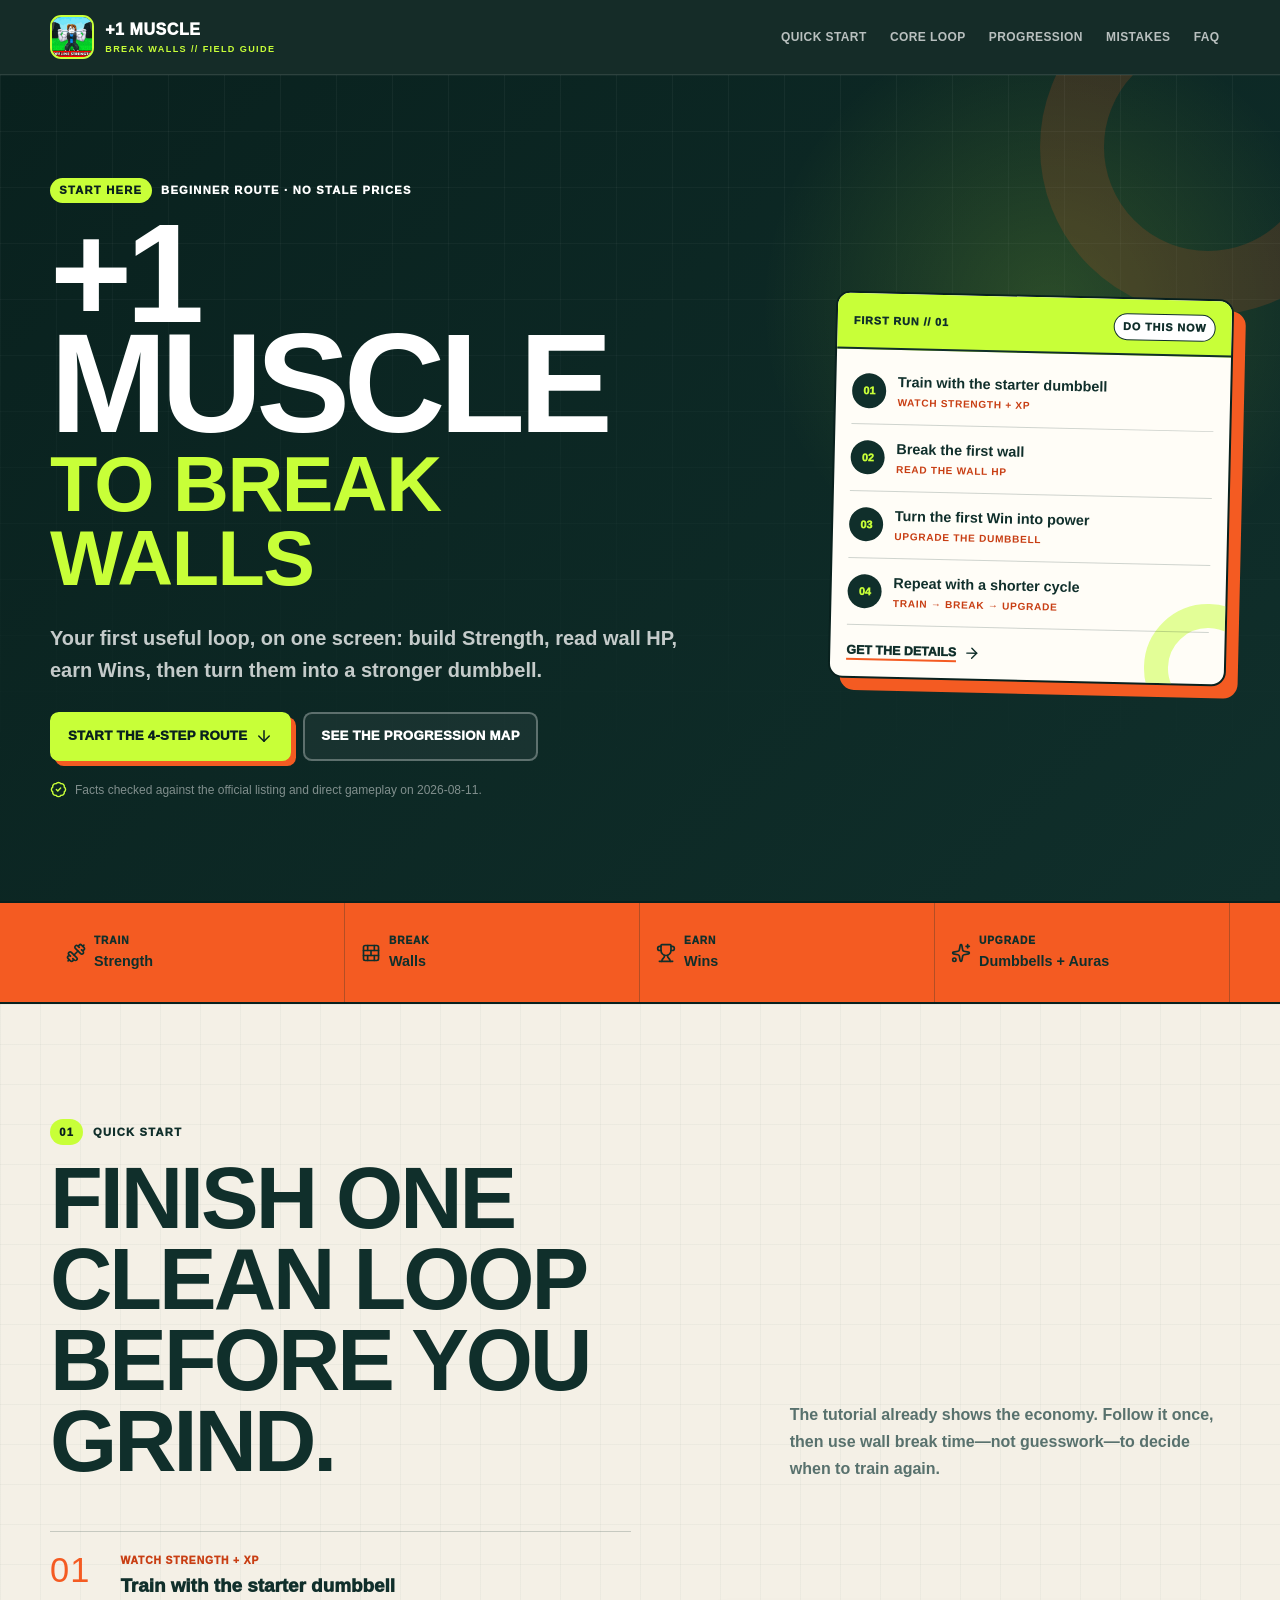
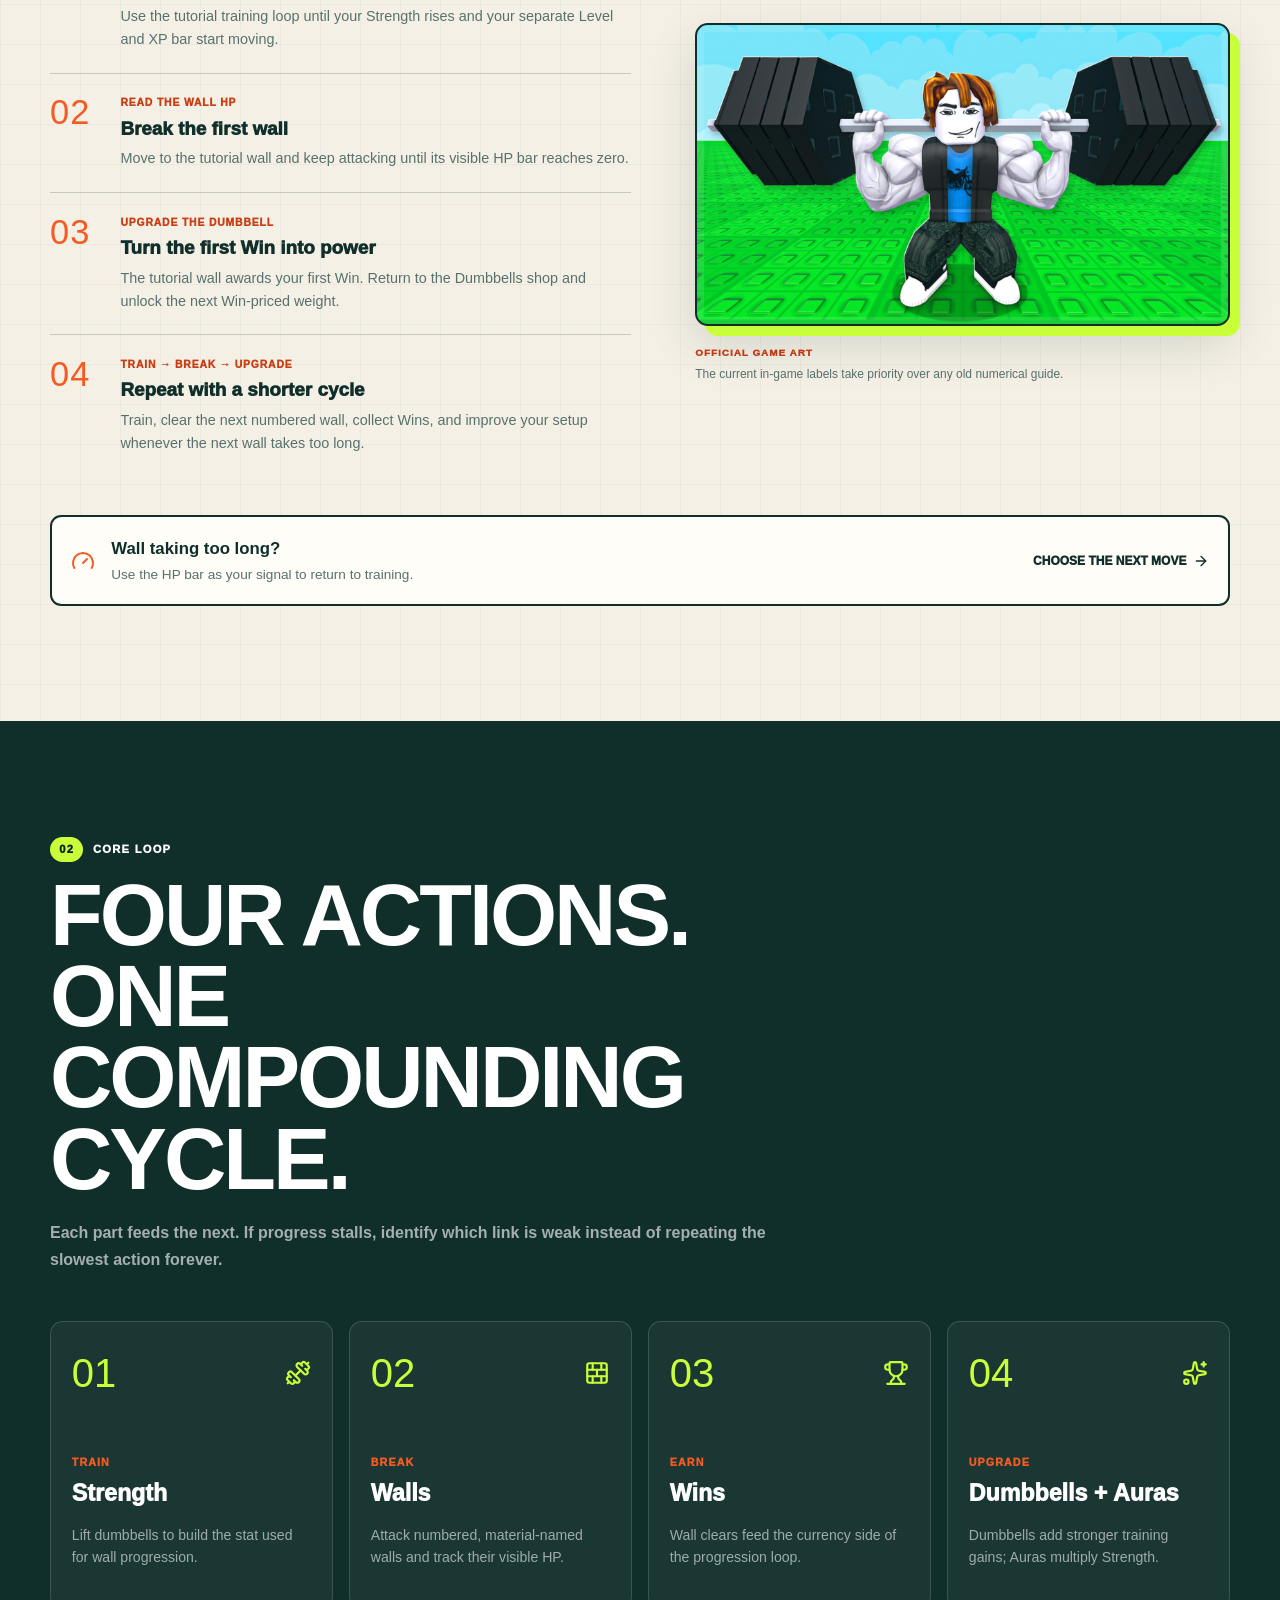
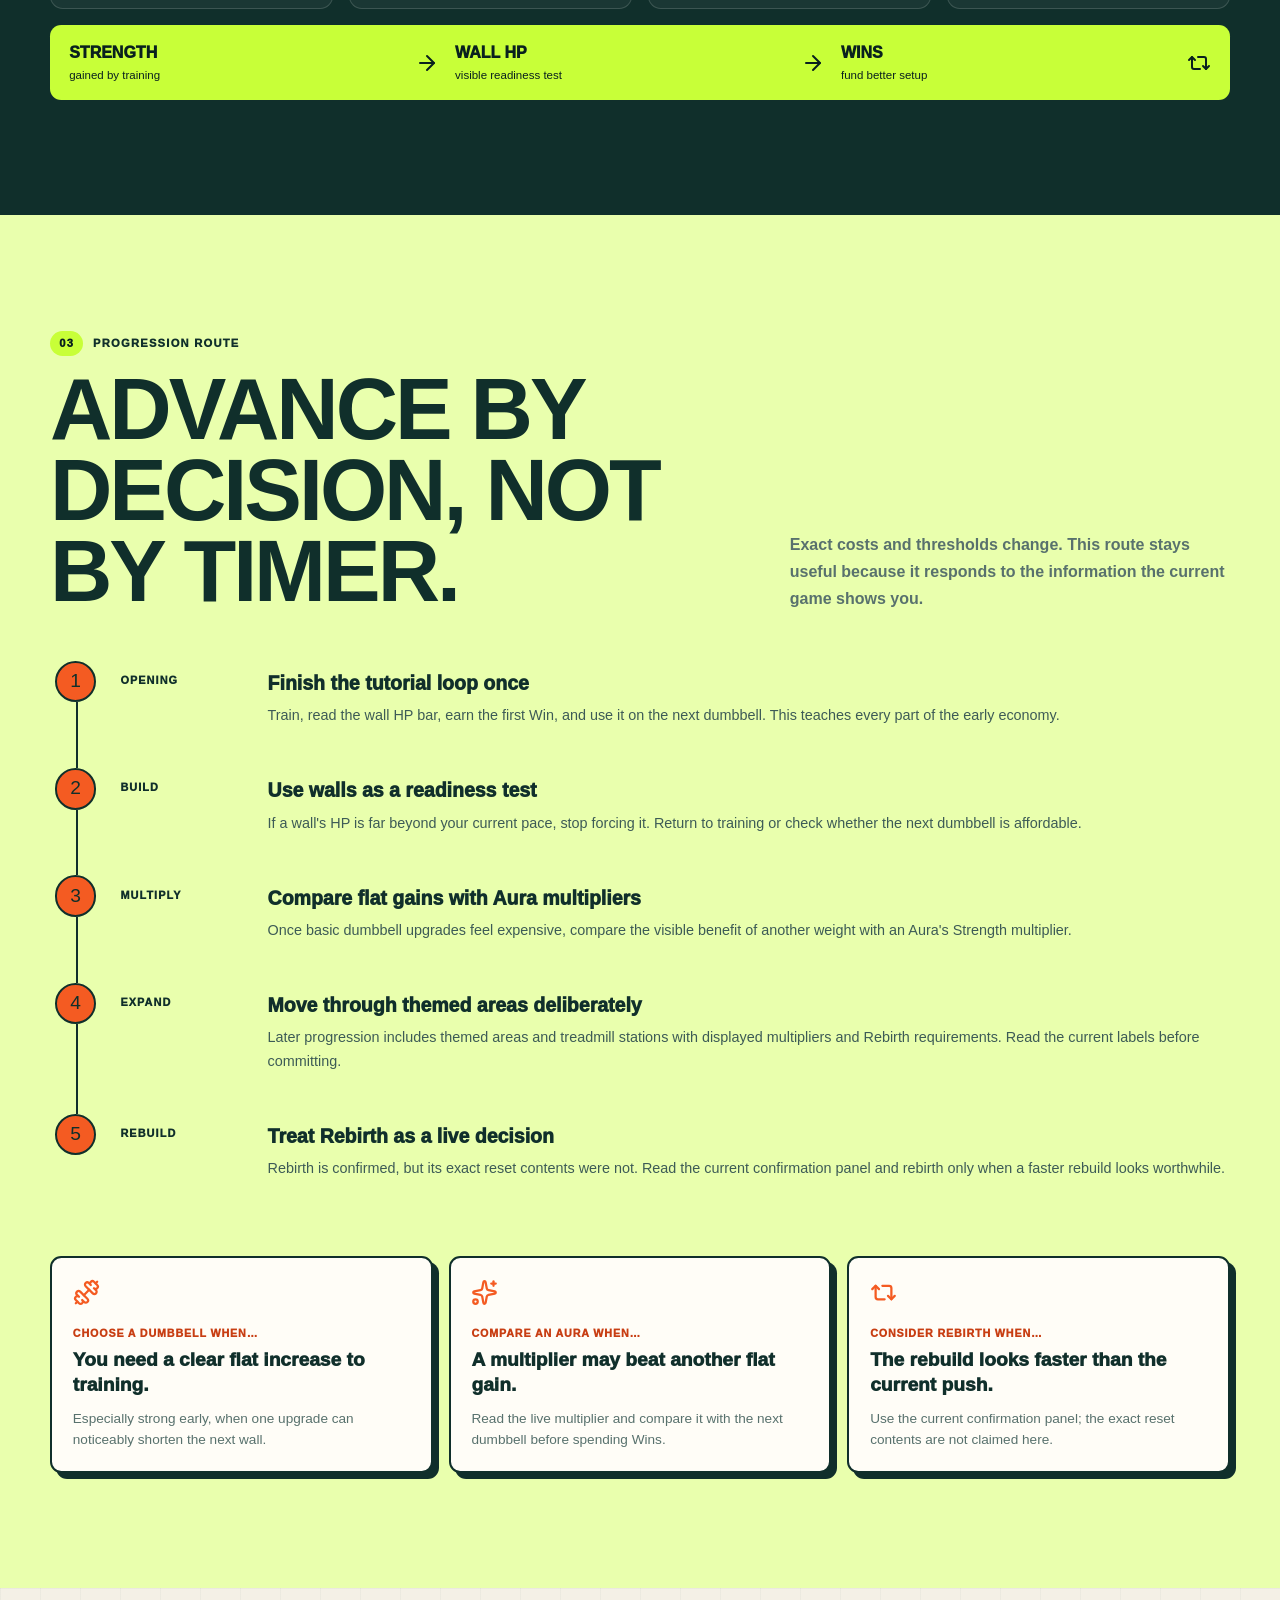
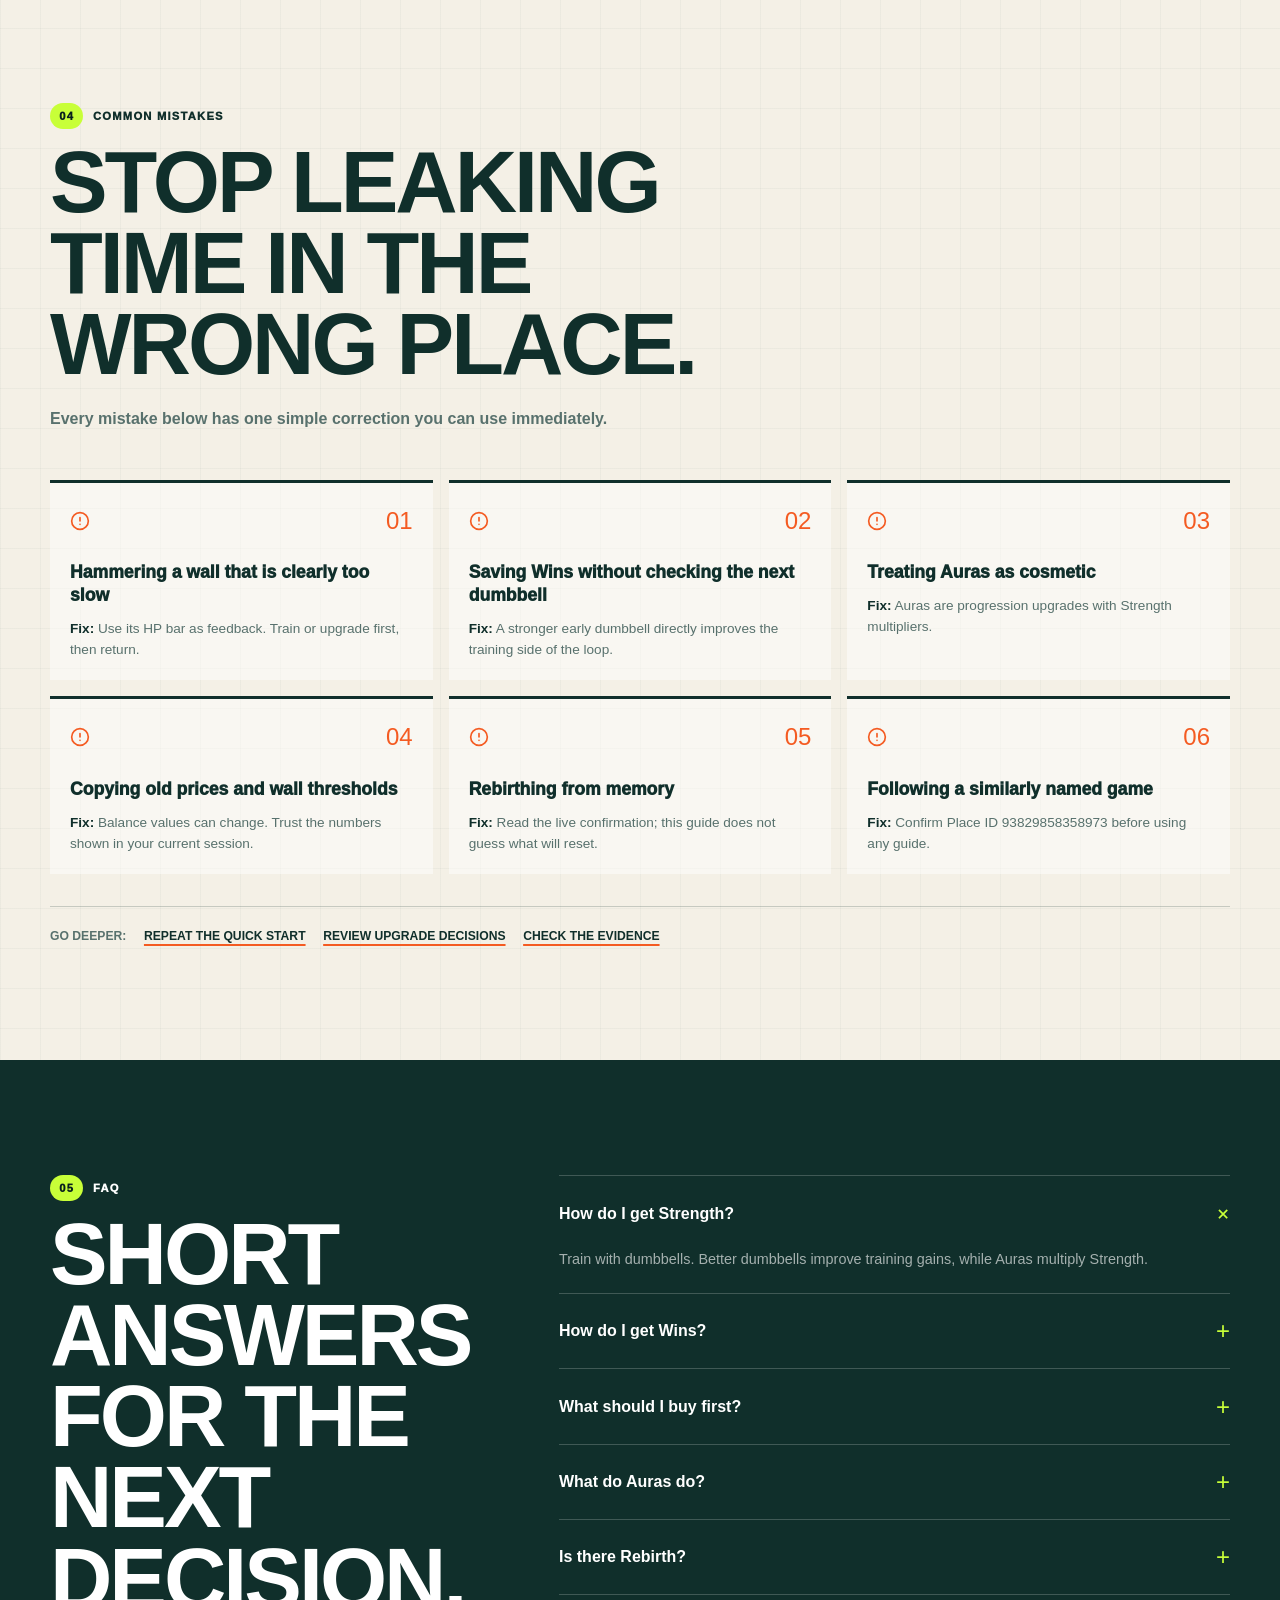
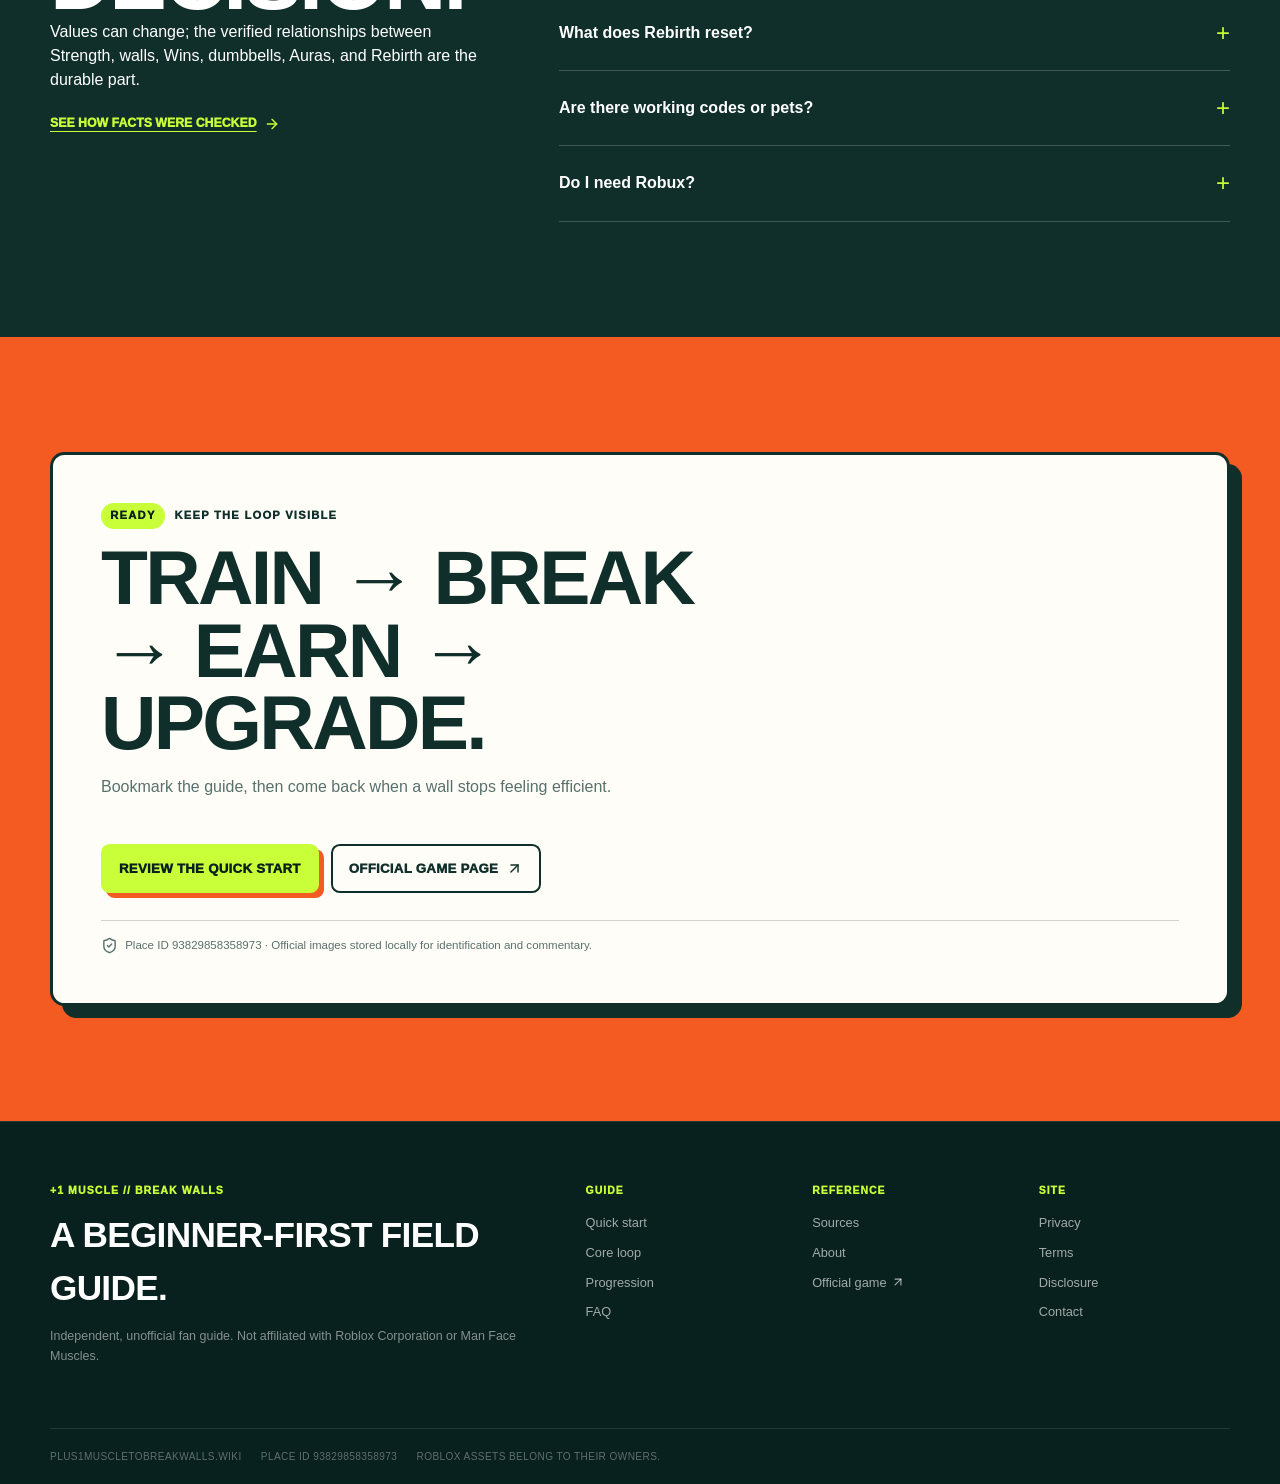
==== index.html @ 819bc535 "deploy: publish plus one muscle guide" ====
<!DOCTYPE html><!--snHvzEU6yXfQwstkwajwV--><html lang="en" data-scroll-behavior="smooth"><head><meta charSet="utf-8"/><meta name="viewport" content="width=device-width, initial-scale=1"/><link rel="preload" as="image" href="/images/plus1-muscle-thumbnail-1.png"/><link rel="stylesheet" href="/_next/static/chunks/bbb60f57e24966dc.css" data-precedence="next"/><link rel="preload" as="script" fetchPriority="low" href="/_next/static/chunks/182a3477ce1b3c5d.js"/><script src="/_next/static/chunks/e35d806a57afc55f.js" async=""></script><script src="/_next/static/chunks/8d331f1814dcf09f.js" async=""></script><script src="/_next/static/chunks/9d9122e707d1e105.js" async=""></script><script src="/_next/static/chunks/turbopack-cef11da663e21bf4.js" async=""></script><script src="/_next/static/chunks/f0fe1a769ebbb3a6.js" async=""></script><script src="/_next/static/chunks/2dc18830242486fb.js" async=""></script><script src="/_next/static/chunks/a98b213bd061916f.js" async=""></script><meta name="theme-color" content="#102f2b"/><meta name="color-scheme" content="light"/><title>+1 Muscle to Break Walls Guide — Start Strong, Progress Faster</title><meta name="description" content="Beginner-first +1 Muscle to Break Walls guide: train Strength, clear wall HP, earn Wins, choose dumbbells and Auras, progress through areas, and Rebirth safely."/><meta name="application-name" content="+1 Muscle to Break Walls Wiki"/><link rel="manifest" href="/manifest.webmanifest"/><meta name="keywords" content="+1 Muscle to Break Walls,+1 Muscle to Break Walls guide,+1 Muscle to Break Walls wiki,+1 Muscle to Break Walls beginner guide,+1 Muscle to Break Walls Auras,+1 Muscle to Break Walls Rebirth,Roblox wall breaking simulator"/><meta name="robots" content="index, follow"/><meta name="category" content="games"/><link rel="canonical" href="https://plus1muscletobreakwalls.wiki/"/><meta property="og:title" content="+1 Muscle to Break Walls Beginner Guide"/><meta property="og:description" content="The practical train, break, earn, and upgrade route for new players."/><meta property="og:url" content="https://plus1muscletobreakwalls.wiki/"/><meta property="og:image" content="https://plus1muscletobreakwalls.wiki/og.png"/><meta property="og:image:width" content="1731"/><meta property="og:image:height" content="909"/><meta property="og:image:alt" content="+1 Muscle to Break Walls beginner field guide"/><meta property="og:type" content="website"/><meta name="twitter:card" content="summary_large_image"/><meta name="twitter:title" content="+1 Muscle to Break Walls Beginner Guide"/><meta name="twitter:description" content="The practical train, break, earn, and upgrade route for new players."/><meta name="twitter:image" content="https://plus1muscletobreakwalls.wiki/og.png"/><link rel="icon" href="/images/plus1-muscle-icon.png" type="image/png" sizes="512x512"/><link rel="apple-touch-icon" href="/images/plus1-muscle-icon.png" type="image/png" sizes="512x512"/><script src="/_next/static/chunks/a6dad97d9634a72d.js" noModule=""></script></head><body><div hidden=""><!--$--><!--/$--></div><a href="#main-content" class="skip-link">Skip to content</a><header class="site-header"><div class="site-shell header-inner"><a class="brand" aria-label="+1 Muscle to Break Walls Wiki home" href="/"><img alt="" loading="lazy" width="44" height="44" decoding="async" data-nimg="1" style="color:transparent" src="/images/plus1-muscle-icon.png"/><span><strong>+1 MUSCLE</strong><small>BREAK WALLS // FIELD GUIDE</small></span></a><nav class="desktop-nav" aria-label="Primary navigation"><a href="/#quick-start">Quick Start</a><a href="/#core-loop">Core Loop</a><a href="/#progression">Progression</a><a href="/#mistakes">Mistakes</a><a href="/#faq">FAQ</a></nav><button type="button" class="menu-button" aria-expanded="false" aria-controls="mobile-navigation" aria-label="Open navigation"><svg xmlns="http://www.w3.org/2000/svg" width="24" height="24" viewBox="0 0 24 24" fill="none" stroke="currentColor" stroke-width="2" stroke-linecap="round" stroke-linejoin="round" class="lucide lucide-menu" aria-hidden="true"><path d="M4 5h16"></path><path d="M4 12h16"></path><path d="M4 19h16"></path></svg></button></div></header><div id="main-content" tabindex="-1"><main><script type="application/ld+json">{"@context":"https://schema.org","@type":"WebSite","name":"+1 Muscle to Break Walls Wiki","url":"https://plus1muscletobreakwalls.wiki/","description":"Beginner-first +1 Muscle to Break Walls guide: train Strength, clear wall HP, earn Wins, choose dumbbells and Auras, progress through areas, and Rebirth safely.","inLanguage":"en","isAccessibleForFree":true}</script><script type="application/ld+json">{"@context":"https://schema.org","@type":"VideoGame","name":"💪 +1 Muscle to Break Walls","url":"https://www.roblox.com/games/93829858358973/1-Muscle-to-Break-Walls","gamePlatform":"Roblox","applicationCategory":"Game","genre":["Simulation","Incremental Simulator"],"identifier":"93829858358973","author":{"@type":"Organization","name":"Man Face Muscles"}}</script><script type="application/ld+json">{"@context":"https://schema.org","@type":"FAQPage","mainEntity":[{"@type":"Question","name":"How do I get Strength?","acceptedAnswer":{"@type":"Answer","text":"Train with dumbbells. Better dumbbells improve training gains, while Auras multiply Strength."}},{"@type":"Question","name":"How do I get Wins?","acceptedAnswer":{"@type":"Answer","text":"Clear wall stages. The tutorial wall awards the first Win, and wall progression continues feeding the upgrade loop."}},{"@type":"Question","name":"What should I buy first?","acceptedAnswer":{"@type":"Answer","text":"A stronger Win-priced dumbbell is the safest early upgrade because it directly improves training. Compare the live shop values before spending."}},{"@type":"Question","name":"What do Auras do?","acceptedAnswer":{"@type":"Answer","text":"Auras provide Strength multipliers. They are progression upgrades, not just visual effects."}},{"@type":"Question","name":"Is there Rebirth?","acceptedAnswer":{"@type":"Answer","text":"Yes. Rebirth is confirmed by the tutorial, the in-game interface, and the official First Rebirth badge."}},{"@type":"Question","name":"What does Rebirth reset?","acceptedAnswer":{"@type":"Answer","text":"The exact reset contents were not verified reliably. Read the current in-game confirmation before using Rebirth."}},{"@type":"Question","name":"Are there working codes or pets?","acceptedAnswer":{"@type":"Answer","text":"No official code system, working code, or pet system was verified for this guide. We do not publish guesses."}},{"@type":"Question","name":"Do I need Robux?","acceptedAnswer":{"@type":"Answer","text":"Normal progression through Wins, dumbbells, walls, and Auras is visible. Optional paid boosts also exist, but this guide does not assume they are required."}}]}</script><section class="hero" aria-labelledby="hero-title"><div class="hero-grid" aria-hidden="true"></div><div class="site-shell hero-layout"><div class="hero-copy"><p class="eyebrow"><span>START HERE</span> Beginner route · no stale prices</p><h1 id="hero-title">+1 Muscle<span>to Break Walls</span></h1><p class="hero-deck">Your first useful loop, on one screen: build Strength, read wall HP, earn Wins, then turn them into a stronger dumbbell.</p><div class="hero-actions"><a class="button button-primary" href="#quick-start">Start the 4-step route <svg xmlns="http://www.w3.org/2000/svg" width="18" height="18" viewBox="0 0 24 24" fill="none" stroke="currentColor" stroke-width="2" stroke-linecap="round" stroke-linejoin="round" class="lucide lucide-arrow-down" aria-hidden="true"><path d="M12 5v14"></path><path d="m19 12-7 7-7-7"></path></svg></a><a class="button button-secondary" href="#progression">See the progression map</a></div><p class="verification-line"><svg xmlns="http://www.w3.org/2000/svg" width="17" height="17" viewBox="0 0 24 24" fill="none" stroke="currentColor" stroke-width="2" stroke-linecap="round" stroke-linejoin="round" class="lucide lucide-badge-check" aria-hidden="true"><path d="M3.85 8.62a4 4 0 0 1 4.78-4.77 4 4 0 0 1 6.74 0 4 4 0 0 1 4.78 4.78 4 4 0 0 1 0 6.74 4 4 0 0 1-4.77 4.78 4 4 0 0 1-6.75 0 4 4 0 0 1-4.78-4.77 4 4 0 0 1 0-6.76Z"></path><path d="m9 12 2 2 4-4"></path></svg> Facts checked against the official listing and direct gameplay on <!-- -->2026-08-11<!-- -->.</p></div><aside class="starter-card" aria-label="First run checklist"><div class="starter-card-head"><p>FIRST RUN // 01</p><span>Do this now</span></div><ol class="hero-checklist"><li><span>01</span><div><strong>Train with the starter dumbbell</strong><small>Watch Strength + XP</small></div></li><li><span>02</span><div><strong>Break the first wall</strong><small>Read the wall HP</small></div></li><li><span>03</span><div><strong>Turn the first Win into power</strong><small>Upgrade the dumbbell</small></div></li><li><span>04</span><div><strong>Repeat with a shorter cycle</strong><small>Train → Break → Upgrade</small></div></li></ol><a href="#quick-start" class="starter-link">Get the details <svg xmlns="http://www.w3.org/2000/svg" width="17" height="17" viewBox="0 0 24 24" fill="none" stroke="currentColor" stroke-width="2" stroke-linecap="round" stroke-linejoin="round" class="lucide lucide-arrow-right" aria-hidden="true"><path d="M5 12h14"></path><path d="m12 5 7 7-7 7"></path></svg></a></aside></div></section><section class="loop-strip" aria-label="Core gameplay loop summary"><div class="site-shell loop-strip-inner"><a href="#core-loop" class="loop-chip"><svg xmlns="http://www.w3.org/2000/svg" width="20" height="20" viewBox="0 0 24 24" fill="none" stroke="currentColor" stroke-width="2" stroke-linecap="round" stroke-linejoin="round" class="lucide lucide-dumbbell" aria-hidden="true"><path d="M17.596 12.768a2 2 0 1 0 2.829-2.829l-1.768-1.767a2 2 0 0 0 2.828-2.829l-2.828-2.828a2 2 0 0 0-2.829 2.828l-1.767-1.768a2 2 0 1 0-2.829 2.829z"></path><path d="m2.5 21.5 1.4-1.4"></path><path d="m20.1 3.9 1.4-1.4"></path><path d="M5.343 21.485a2 2 0 1 0 2.829-2.828l1.767 1.768a2 2 0 1 0 2.829-2.829l-6.364-6.364a2 2 0 1 0-2.829 2.829l1.768 1.767a2 2 0 0 0-2.828 2.829z"></path><path d="m9.6 14.4 4.8-4.8"></path></svg><span>Train</span><strong>Strength</strong></a><a href="#core-loop" class="loop-chip"><svg xmlns="http://www.w3.org/2000/svg" width="20" height="20" viewBox="0 0 24 24" fill="none" stroke="currentColor" stroke-width="2" stroke-linecap="round" stroke-linejoin="round" class="lucide lucide-brick-wall" aria-hidden="true"><rect width="18" height="18" x="3" y="3" rx="2"></rect><path d="M12 9v6"></path><path d="M16 15v6"></path><path d="M16 3v6"></path><path d="M3 15h18"></path><path d="M3 9h18"></path><path d="M8 15v6"></path><path d="M8 3v6"></path></svg><span>Break</span><strong>Walls</strong></a><a href="#core-loop" class="loop-chip"><svg xmlns="http://www.w3.org/2000/svg" width="20" height="20" viewBox="0 0 24 24" fill="none" stroke="currentColor" stroke-width="2" stroke-linecap="round" stroke-linejoin="round" class="lucide lucide-trophy" aria-hidden="true"><path d="M10 14.66v1.626a2 2 0 0 1-.976 1.696A5 5 0 0 0 7 21.978"></path><path d="M14 14.66v1.626a2 2 0 0 0 .976 1.696A5 5 0 0 1 17 21.978"></path><path d="M18 9h1.5a1 1 0 0 0 0-5H18"></path><path d="M4 22h16"></path><path d="M6 9a6 6 0 0 0 12 0V3a1 1 0 0 0-1-1H7a1 1 0 0 0-1 1z"></path><path d="M6 9H4.5a1 1 0 0 1 0-5H6"></path></svg><span>Earn</span><strong>Wins</strong></a><a href="#core-loop" class="loop-chip"><svg xmlns="http://www.w3.org/2000/svg" width="20" height="20" viewBox="0 0 24 24" fill="none" stroke="currentColor" stroke-width="2" stroke-linecap="round" stroke-linejoin="round" class="lucide lucide-sparkles" aria-hidden="true"><path d="M11.017 2.814a1 1 0 0 1 1.966 0l1.051 5.558a2 2 0 0 0 1.594 1.594l5.558 1.051a1 1 0 0 1 0 1.966l-5.558 1.051a2 2 0 0 0-1.594 1.594l-1.051 5.558a1 1 0 0 1-1.966 0l-1.051-5.558a2 2 0 0 0-1.594-1.594l-5.558-1.051a1 1 0 0 1 0-1.966l5.558-1.051a2 2 0 0 0 1.594-1.594z"></path><path d="M20 2v4"></path><path d="M22 4h-4"></path><circle cx="4" cy="20" r="2"></circle></svg><span>Upgrade</span><strong>Dumbbells + Auras</strong></a></div></section><section id="quick-start" class="section section-paper scroll-target"><div class="site-shell"><div class="section-heading split-heading"><div><p class="eyebrow"><span>01</span> Quick start</p><h2>Finish one clean loop before you grind.</h2></div><p>The tutorial already shows the economy. Follow it once, then use wall break time—not guesswork—to decide when to train again.</p></div><div class="quick-start-layout"><ol class="step-list"><li><div class="step-index">01</div><div class="step-copy"><p>Watch Strength + XP</p><h3>Train with the starter dumbbell</h3><span>Use the tutorial training loop until your Strength rises and your separate Level and XP bar start moving.</span></div></li><li><div class="step-index">02</div><div class="step-copy"><p>Read the wall HP</p><h3>Break the first wall</h3><span>Move to the tutorial wall and keep attacking until its visible HP bar reaches zero.</span></div></li><li><div class="step-index">03</div><div class="step-copy"><p>Upgrade the dumbbell</p><h3>Turn the first Win into power</h3><span>The tutorial wall awards your first Win. Return to the Dumbbells shop and unlock the next Win-priced weight.</span></div></li><li><div class="step-index">04</div><div class="step-copy"><p>Train → Break → Upgrade</p><h3>Repeat with a shorter cycle</h3><span>Train, clear the next numbered wall, collect Wins, and improve your setup whenever the next wall takes too long.</span></div></li></ol><figure class="game-figure"><div class="figure-frame"><img alt="Official +1 Muscle to Break Walls promotional scene from the Roblox listing" width="768" height="432" decoding="async" data-nimg="1" style="color:transparent" src="/images/plus1-muscle-thumbnail-1.png"/></div><figcaption><span>OFFICIAL GAME ART</span>The current in-game labels take priority over any old numerical guide.</figcaption></figure></div><div class="next-link-panel"><svg xmlns="http://www.w3.org/2000/svg" width="24" height="24" viewBox="0 0 24 24" fill="none" stroke="currentColor" stroke-width="2" stroke-linecap="round" stroke-linejoin="round" class="lucide lucide-gauge" aria-hidden="true"><path d="m12 14 4-4"></path><path d="M3.34 19a10 10 0 1 1 17.32 0"></path></svg><div><strong>Wall taking too long?</strong><span>Use the HP bar as your signal to return to training.</span></div><a href="#progression">Choose the next move <svg xmlns="http://www.w3.org/2000/svg" width="16" height="16" viewBox="0 0 24 24" fill="none" stroke="currentColor" stroke-width="2" stroke-linecap="round" stroke-linejoin="round" class="lucide lucide-arrow-right" aria-hidden="true"><path d="M5 12h14"></path><path d="m12 5 7 7-7 7"></path></svg></a></div></div></section><section id="core-loop" class="section section-ink scroll-target"><div class="site-shell"><div class="section-heading section-heading-light"><p class="eyebrow"><span>02</span> Core loop</p><h2>Four actions. One compounding cycle.</h2><p>Each part feeds the next. If progress stalls, identify which link is weak instead of repeating the slowest action forever.</p></div><div class="loop-cards"><article><div class="loop-card-top"><span>01</span><svg xmlns="http://www.w3.org/2000/svg" width="26" height="26" viewBox="0 0 24 24" fill="none" stroke="currentColor" stroke-width="2" stroke-linecap="round" stroke-linejoin="round" class="lucide lucide-dumbbell" aria-hidden="true"><path d="M17.596 12.768a2 2 0 1 0 2.829-2.829l-1.768-1.767a2 2 0 0 0 2.828-2.829l-2.828-2.828a2 2 0 0 0-2.829 2.828l-1.767-1.768a2 2 0 1 0-2.829 2.829z"></path><path d="m2.5 21.5 1.4-1.4"></path><path d="m20.1 3.9 1.4-1.4"></path><path d="M5.343 21.485a2 2 0 1 0 2.829-2.828l1.767 1.768a2 2 0 1 0 2.829-2.829l-6.364-6.364a2 2 0 1 0-2.829 2.829l1.768 1.767a2 2 0 0 0-2.828 2.829z"></path><path d="m9.6 14.4 4.8-4.8"></path></svg></div><p>Train</p><h3>Strength</h3><div>Lift dumbbells to build the stat used for wall progression.</div></article><article><div class="loop-card-top"><span>02</span><svg xmlns="http://www.w3.org/2000/svg" width="26" height="26" viewBox="0 0 24 24" fill="none" stroke="currentColor" stroke-width="2" stroke-linecap="round" stroke-linejoin="round" class="lucide lucide-brick-wall" aria-hidden="true"><rect width="18" height="18" x="3" y="3" rx="2"></rect><path d="M12 9v6"></path><path d="M16 15v6"></path><path d="M16 3v6"></path><path d="M3 15h18"></path><path d="M3 9h18"></path><path d="M8 15v6"></path><path d="M8 3v6"></path></svg></div><p>Break</p><h3>Walls</h3><div>Attack numbered, material-named walls and track their visible HP.</div></article><article><div class="loop-card-top"><span>03</span><svg xmlns="http://www.w3.org/2000/svg" width="26" height="26" viewBox="0 0 24 24" fill="none" stroke="currentColor" stroke-width="2" stroke-linecap="round" stroke-linejoin="round" class="lucide lucide-trophy" aria-hidden="true"><path d="M10 14.66v1.626a2 2 0 0 1-.976 1.696A5 5 0 0 0 7 21.978"></path><path d="M14 14.66v1.626a2 2 0 0 0 .976 1.696A5 5 0 0 1 17 21.978"></path><path d="M18 9h1.5a1 1 0 0 0 0-5H18"></path><path d="M4 22h16"></path><path d="M6 9a6 6 0 0 0 12 0V3a1 1 0 0 0-1-1H7a1 1 0 0 0-1 1z"></path><path d="M6 9H4.5a1 1 0 0 1 0-5H6"></path></svg></div><p>Earn</p><h3>Wins</h3><div>Wall clears feed the currency side of the progression loop.</div></article><article><div class="loop-card-top"><span>04</span><svg xmlns="http://www.w3.org/2000/svg" width="26" height="26" viewBox="0 0 24 24" fill="none" stroke="currentColor" stroke-width="2" stroke-linecap="round" stroke-linejoin="round" class="lucide lucide-sparkles" aria-hidden="true"><path d="M11.017 2.814a1 1 0 0 1 1.966 0l1.051 5.558a2 2 0 0 0 1.594 1.594l5.558 1.051a1 1 0 0 1 0 1.966l-5.558 1.051a2 2 0 0 0-1.594 1.594l-1.051 5.558a1 1 0 0 1-1.966 0l-1.051-5.558a2 2 0 0 0-1.594-1.594l-5.558-1.051a1 1 0 0 1 0-1.966l5.558-1.051a2 2 0 0 0 1.594-1.594z"></path><path d="M20 2v4"></path><path d="M22 4h-4"></path><circle cx="4" cy="20" r="2"></circle></svg></div><p>Upgrade</p><h3>Dumbbells + Auras</h3><div>Dumbbells add stronger training gains; Auras multiply Strength.</div></article></div><div class="fact-rail"><div><strong>Strength</strong><span>gained by training</span></div><svg xmlns="http://www.w3.org/2000/svg" width="24" height="24" viewBox="0 0 24 24" fill="none" stroke="currentColor" stroke-width="2" stroke-linecap="round" stroke-linejoin="round" class="lucide lucide-arrow-right" aria-hidden="true"><path d="M5 12h14"></path><path d="m12 5 7 7-7 7"></path></svg><div><strong>Wall HP</strong><span>visible readiness test</span></div><svg xmlns="http://www.w3.org/2000/svg" width="24" height="24" viewBox="0 0 24 24" fill="none" stroke="currentColor" stroke-width="2" stroke-linecap="round" stroke-linejoin="round" class="lucide lucide-arrow-right" aria-hidden="true"><path d="M5 12h14"></path><path d="m12 5 7 7-7 7"></path></svg><div><strong>Wins</strong><span>fund better setup</span></div><svg xmlns="http://www.w3.org/2000/svg" width="24" height="24" viewBox="0 0 24 24" fill="none" stroke="currentColor" stroke-width="2" stroke-linecap="round" stroke-linejoin="round" class="lucide lucide-repeat2 lucide-repeat-2" aria-hidden="true"><path d="m2 9 3-3 3 3"></path><path d="M13 18H7a2 2 0 0 1-2-2V6"></path><path d="m22 15-3 3-3-3"></path><path d="M11 6h6a2 2 0 0 1 2 2v10"></path></svg></div></div></section><section id="progression" class="section section-lime scroll-target"><div class="site-shell"><div class="section-heading split-heading"><div><p class="eyebrow"><span>03</span> Progression route</p><h2>Advance by decision, not by timer.</h2></div><p>Exact costs and thresholds change. This route stays useful because it responds to the information the current game shows you.</p></div><ol class="route-list"><li><div class="route-marker"><span>1</span></div><div class="route-phase">Opening</div><div class="route-copy"><h3>Finish the tutorial loop once</h3><p>Train, read the wall HP bar, earn the first Win, and use it on the next dumbbell. This teaches every part of the early economy.</p></div></li><li><div class="route-marker"><span>2</span></div><div class="route-phase">Build</div><div class="route-copy"><h3>Use walls as a readiness test</h3><p>If a wall&#x27;s HP is far beyond your current pace, stop forcing it. Return to training or check whether the next dumbbell is affordable.</p></div></li><li><div class="route-marker"><span>3</span></div><div class="route-phase">Multiply</div><div class="route-copy"><h3>Compare flat gains with Aura multipliers</h3><p>Once basic dumbbell upgrades feel expensive, compare the visible benefit of another weight with an Aura&#x27;s Strength multiplier.</p></div></li><li><div class="route-marker"><span>4</span></div><div class="route-phase">Expand</div><div class="route-copy"><h3>Move through themed areas deliberately</h3><p>Later progression includes themed areas and treadmill stations with displayed multipliers and Rebirth requirements. Read the current labels before committing.</p></div></li><li><div class="route-marker"><span>5</span></div><div class="route-phase">Rebuild</div><div class="route-copy"><h3>Treat Rebirth as a live decision</h3><p>Rebirth is confirmed, but its exact reset contents were not. Read the current confirmation panel and rebirth only when a faster rebuild looks worthwhile.</p></div></li></ol><div class="decision-grid"><article><svg xmlns="http://www.w3.org/2000/svg" width="27" height="27" viewBox="0 0 24 24" fill="none" stroke="currentColor" stroke-width="2" stroke-linecap="round" stroke-linejoin="round" class="lucide lucide-dumbbell" aria-hidden="true"><path d="M17.596 12.768a2 2 0 1 0 2.829-2.829l-1.768-1.767a2 2 0 0 0 2.828-2.829l-2.828-2.828a2 2 0 0 0-2.829 2.828l-1.767-1.768a2 2 0 1 0-2.829 2.829z"></path><path d="m2.5 21.5 1.4-1.4"></path><path d="m20.1 3.9 1.4-1.4"></path><path d="M5.343 21.485a2 2 0 1 0 2.829-2.828l1.767 1.768a2 2 0 1 0 2.829-2.829l-6.364-6.364a2 2 0 1 0-2.829 2.829l1.768 1.767a2 2 0 0 0-2.828 2.829z"></path><path d="m9.6 14.4 4.8-4.8"></path></svg><p>Choose a dumbbell when…</p><h3>You need a clear flat increase to training.</h3><span>Especially strong early, when one upgrade can noticeably shorten the next wall.</span></article><article><svg xmlns="http://www.w3.org/2000/svg" width="27" height="27" viewBox="0 0 24 24" fill="none" stroke="currentColor" stroke-width="2" stroke-linecap="round" stroke-linejoin="round" class="lucide lucide-sparkles" aria-hidden="true"><path d="M11.017 2.814a1 1 0 0 1 1.966 0l1.051 5.558a2 2 0 0 0 1.594 1.594l5.558 1.051a1 1 0 0 1 0 1.966l-5.558 1.051a2 2 0 0 0-1.594 1.594l-1.051 5.558a1 1 0 0 1-1.966 0l-1.051-5.558a2 2 0 0 0-1.594-1.594l-5.558-1.051a1 1 0 0 1 0-1.966l5.558-1.051a2 2 0 0 0 1.594-1.594z"></path><path d="M20 2v4"></path><path d="M22 4h-4"></path><circle cx="4" cy="20" r="2"></circle></svg><p>Compare an Aura when…</p><h3>A multiplier may beat another flat gain.</h3><span>Read the live multiplier and compare it with the next dumbbell before spending Wins.</span></article><article><svg xmlns="http://www.w3.org/2000/svg" width="27" height="27" viewBox="0 0 24 24" fill="none" stroke="currentColor" stroke-width="2" stroke-linecap="round" stroke-linejoin="round" class="lucide lucide-repeat2 lucide-repeat-2" aria-hidden="true"><path d="m2 9 3-3 3 3"></path><path d="M13 18H7a2 2 0 0 1-2-2V6"></path><path d="m22 15-3 3-3-3"></path><path d="M11 6h6a2 2 0 0 1 2 2v10"></path></svg><p>Consider Rebirth when…</p><h3>The rebuild looks faster than the current push.</h3><span>Use the current confirmation panel; the exact reset contents are not claimed here.</span></article></div></div></section><section id="mistakes" class="section section-paper scroll-target"><div class="site-shell"><div class="section-heading"><p class="eyebrow"><span>04</span> Common mistakes</p><h2>Stop leaking time in the wrong place.</h2><p>Every mistake below has one simple correction you can use immediately.</p></div><div class="mistake-grid"><article><div><svg xmlns="http://www.w3.org/2000/svg" width="20" height="20" viewBox="0 0 24 24" fill="none" stroke="currentColor" stroke-width="2" stroke-linecap="round" stroke-linejoin="round" class="lucide lucide-circle-alert" aria-hidden="true"><circle cx="12" cy="12" r="10"></circle><line x1="12" x2="12" y1="8" y2="12"></line><line x1="12" x2="12.01" y1="16" y2="16"></line></svg><span>01</span></div><h3>Hammering a wall that is clearly too slow</h3><p><strong>Fix:</strong> <!-- -->Use its HP bar as feedback. Train or upgrade first, then return.</p></article><article><div><svg xmlns="http://www.w3.org/2000/svg" width="20" height="20" viewBox="0 0 24 24" fill="none" stroke="currentColor" stroke-width="2" stroke-linecap="round" stroke-linejoin="round" class="lucide lucide-circle-alert" aria-hidden="true"><circle cx="12" cy="12" r="10"></circle><line x1="12" x2="12" y1="8" y2="12"></line><line x1="12" x2="12.01" y1="16" y2="16"></line></svg><span>02</span></div><h3>Saving Wins without checking the next dumbbell</h3><p><strong>Fix:</strong> <!-- -->A stronger early dumbbell directly improves the training side of the loop.</p></article><article><div><svg xmlns="http://www.w3.org/2000/svg" width="20" height="20" viewBox="0 0 24 24" fill="none" stroke="currentColor" stroke-width="2" stroke-linecap="round" stroke-linejoin="round" class="lucide lucide-circle-alert" aria-hidden="true"><circle cx="12" cy="12" r="10"></circle><line x1="12" x2="12" y1="8" y2="12"></line><line x1="12" x2="12.01" y1="16" y2="16"></line></svg><span>03</span></div><h3>Treating Auras as cosmetic</h3><p><strong>Fix:</strong> <!-- -->Auras are progression upgrades with Strength multipliers.</p></article><article><div><svg xmlns="http://www.w3.org/2000/svg" width="20" height="20" viewBox="0 0 24 24" fill="none" stroke="currentColor" stroke-width="2" stroke-linecap="round" stroke-linejoin="round" class="lucide lucide-circle-alert" aria-hidden="true"><circle cx="12" cy="12" r="10"></circle><line x1="12" x2="12" y1="8" y2="12"></line><line x1="12" x2="12.01" y1="16" y2="16"></line></svg><span>04</span></div><h3>Copying old prices and wall thresholds</h3><p><strong>Fix:</strong> <!-- -->Balance values can change. Trust the numbers shown in your current session.</p></article><article><div><svg xmlns="http://www.w3.org/2000/svg" width="20" height="20" viewBox="0 0 24 24" fill="none" stroke="currentColor" stroke-width="2" stroke-linecap="round" stroke-linejoin="round" class="lucide lucide-circle-alert" aria-hidden="true"><circle cx="12" cy="12" r="10"></circle><line x1="12" x2="12" y1="8" y2="12"></line><line x1="12" x2="12.01" y1="16" y2="16"></line></svg><span>05</span></div><h3>Rebirthing from memory</h3><p><strong>Fix:</strong> <!-- -->Read the live confirmation; this guide does not guess what will reset.</p></article><article><div><svg xmlns="http://www.w3.org/2000/svg" width="20" height="20" viewBox="0 0 24 24" fill="none" stroke="currentColor" stroke-width="2" stroke-linecap="round" stroke-linejoin="round" class="lucide lucide-circle-alert" aria-hidden="true"><circle cx="12" cy="12" r="10"></circle><line x1="12" x2="12" y1="8" y2="12"></line><line x1="12" x2="12.01" y1="16" y2="16"></line></svg><span>06</span></div><h3>Following a similarly named game</h3><p><strong>Fix:</strong> <!-- -->Confirm Place ID 93829858358973 before using any guide.</p></article></div><div class="inline-links" aria-label="Continue reading"><span>Go deeper:</span><a href="#quick-start">Repeat the quick start</a><a href="#progression">Review upgrade decisions</a><a href="/sources/">Check the evidence</a></div></div></section><section id="faq" class="section section-faq scroll-target"><div class="site-shell faq-layout"><div class="section-heading section-heading-light"><p class="eyebrow"><span>05</span> FAQ</p><h2>Short answers for the next decision.</h2><p>Values can change; the verified relationships between Strength, walls, Wins, dumbbells, Auras, and Rebirth are the durable part.</p><a class="text-link" href="/sources/">See how facts were checked <svg xmlns="http://www.w3.org/2000/svg" width="16" height="16" viewBox="0 0 24 24" fill="none" stroke="currentColor" stroke-width="2" stroke-linecap="round" stroke-linejoin="round" class="lucide lucide-arrow-right" aria-hidden="true"><path d="M5 12h14"></path><path d="m12 5 7 7-7 7"></path></svg></a></div><div class="faq-list"><details open=""><summary><span>How do I get Strength?</span><strong aria-hidden="true">+</strong></summary><p>Train with dumbbells. Better dumbbells improve training gains, while Auras multiply Strength.</p></details><details><summary><span>How do I get Wins?</span><strong aria-hidden="true">+</strong></summary><p>Clear wall stages. The tutorial wall awards the first Win, and wall progression continues feeding the upgrade loop.</p></details><details><summary><span>What should I buy first?</span><strong aria-hidden="true">+</strong></summary><p>A stronger Win-priced dumbbell is the safest early upgrade because it directly improves training. Compare the live shop values before spending.</p></details><details><summary><span>What do Auras do?</span><strong aria-hidden="true">+</strong></summary><p>Auras provide Strength multipliers. They are progression upgrades, not just visual effects.</p></details><details><summary><span>Is there Rebirth?</span><strong aria-hidden="true">+</strong></summary><p>Yes. Rebirth is confirmed by the tutorial, the in-game interface, and the official First Rebirth badge.</p></details><details><summary><span>What does Rebirth reset?</span><strong aria-hidden="true">+</strong></summary><p>The exact reset contents were not verified reliably. Read the current in-game confirmation before using Rebirth.</p></details><details><summary><span>Are there working codes or pets?</span><strong aria-hidden="true">+</strong></summary><p>No official code system, working code, or pet system was verified for this guide. We do not publish guesses.</p></details><details><summary><span>Do I need Robux?</span><strong aria-hidden="true">+</strong></summary><p>Normal progression through Wins, dumbbells, walls, and Auras is visible. Optional paid boosts also exist, but this guide does not assume they are required.</p></details></div></div></section><section class="section closing-section"><div class="site-shell closing-card"><div><p class="eyebrow"><span>READY</span> Keep the loop visible</p><h2>Train → break → earn → upgrade.</h2><p>Bookmark the guide, then come back when a wall stops feeling efficient.</p></div><div class="closing-actions"><a class="button button-primary" href="#quick-start">Review the quick start</a><a class="button button-secondary" href="https://www.roblox.com/games/93829858358973/1-Muscle-to-Break-Walls" target="_blank" rel="noreferrer">Official game page <svg xmlns="http://www.w3.org/2000/svg" width="17" height="17" viewBox="0 0 24 24" fill="none" stroke="currentColor" stroke-width="2" stroke-linecap="round" stroke-linejoin="round" class="lucide lucide-arrow-up-right" aria-hidden="true"><path d="M7 7h10v10"></path><path d="M7 17 17 7"></path></svg></a></div><p class="source-note"><svg xmlns="http://www.w3.org/2000/svg" width="17" height="17" viewBox="0 0 24 24" fill="none" stroke="currentColor" stroke-width="2" stroke-linecap="round" stroke-linejoin="round" class="lucide lucide-shield-check" aria-hidden="true"><path d="M20 13c0 5-3.5 7.5-7.66 8.95a1 1 0 0 1-.67-.01C7.5 20.5 4 18 4 13V6a1 1 0 0 1 1-1c2 0 4.5-1.2 6.24-2.72a1.17 1.17 0 0 1 1.52 0C14.51 3.81 17 5 19 5a1 1 0 0 1 1 1z"></path><path d="m9 12 2 2 4-4"></path></svg> Place ID <!-- -->93829858358973<!-- --> · Official images stored locally for identification and commentary.</p></div></section></main><!--$--><!--/$--></div><footer class="site-footer"><div class="site-shell footer-grid"><div class="footer-brand"><p>+1 MUSCLE // BREAK WALLS</p><h2>A beginner-first field guide.</h2><span>Independent, unofficial fan guide. Not affiliated with Roblox Corporation or Man Face Muscles.</span></div><div><h3>Guide</h3><a href="/#quick-start">Quick start</a><a href="/#core-loop">Core loop</a><a href="/#progression">Progression</a><a href="/#faq">FAQ</a></div><div><h3>Reference</h3><a href="/sources/">Sources</a><a href="/about/">About</a><a href="https://www.roblox.com/games/93829858358973/1-Muscle-to-Break-Walls" target="_blank" rel="noreferrer">Official game <svg xmlns="http://www.w3.org/2000/svg" width="14" height="14" viewBox="0 0 24 24" fill="none" stroke="currentColor" stroke-width="2" stroke-linecap="round" stroke-linejoin="round" class="lucide lucide-arrow-up-right" aria-hidden="true"><path d="M7 7h10v10"></path><path d="M7 17 17 7"></path></svg></a></div><div><h3>Site</h3><a href="/privacy/">Privacy</a><a href="/terms/">Terms</a><a href="/disclosure/">Disclosure</a><a href="/contact/">Contact</a></div></div><div class="site-shell footer-bottom"><span>plus1muscletobreakwalls.wiki</span><span>Place ID <!-- -->93829858358973</span><span>Roblox assets belong to their owners.</span></div></footer><script src="/_next/static/chunks/182a3477ce1b3c5d.js" id="_R_" async=""></script><script>(self.__next_f=self.__next_f||[]).push([0])</script><script>self.__next_f.push([1,"1:\"$Sreact.fragment\"\n2:I[3265,[\"/_next/static/chunks/f0fe1a769ebbb3a6.js\"],\"Navbar\"]\n3:I[72444,[\"/_next/static/chunks/2dc18830242486fb.js\",\"/_next/static/chunks/a98b213bd061916f.js\"],\"default\"]\n4:I[76344,[\"/_next/static/chunks/2dc18830242486fb.js\",\"/_next/static/chunks/a98b213bd061916f.js\"],\"default\"]\n5:I[84102,[\"/_next/static/chunks/f0fe1a769ebbb3a6.js\"],\"\"]\n11:I[91293,[\"/_next/static/chunks/2dc18830242486fb.js\",\"/_next/static/chunks/a98b213bd061916f.js\"],\"default\"]\n:HL[\"/_next/static/chunks/bbb60f57e24966dc.css\",\"style\"]\n"])</script><script>self.__next_f.push([1,"0:{\"P\":null,\"b\":\"snHvzEU6yXfQwstkwajwV\",\"c\":[\"\",\"\"],\"q\":\"\",\"i\":false,\"f\":[[[\"\",{\"children\":[\"__PAGE__\",{}]},\"$undefined\",\"$undefined\",true],[[\"$\",\"$1\",\"c\",{\"children\":[[[\"$\",\"link\",\"0\",{\"rel\":\"stylesheet\",\"href\":\"/_next/static/chunks/bbb60f57e24966dc.css\",\"precedence\":\"next\",\"crossOrigin\":\"$undefined\",\"nonce\":\"$undefined\"}],[\"$\",\"script\",\"script-0\",{\"src\":\"/_next/static/chunks/f0fe1a769ebbb3a6.js\",\"async\":true,\"nonce\":\"$undefined\"}]],[\"$\",\"html\",null,{\"lang\":\"en\",\"data-scroll-behavior\":\"smooth\",\"children\":[\"$\",\"body\",null,{\"children\":[[\"$\",\"a\",null,{\"href\":\"#main-content\",\"className\":\"skip-link\",\"children\":\"Skip to content\"}],null,[\"$\",\"$L2\",null,{}],[\"$\",\"div\",null,{\"id\":\"main-content\",\"tabIndex\":-1,\"children\":[\"$\",\"$L3\",null,{\"parallelRouterKey\":\"children\",\"error\":\"$undefined\",\"errorStyles\":\"$undefined\",\"errorScripts\":\"$undefined\",\"template\":[\"$\",\"$L4\",null,{}],\"templateStyles\":\"$undefined\",\"templateScripts\":\"$undefined\",\"notFound\":[[[\"$\",\"title\",null,{\"children\":\"404: This page could not be found.\"}],[\"$\",\"div\",null,{\"style\":{\"fontFamily\":\"system-ui,\\\"Segoe UI\\\",Roboto,Helvetica,Arial,sans-serif,\\\"Apple Color Emoji\\\",\\\"Segoe UI Emoji\\\"\",\"height\":\"100vh\",\"textAlign\":\"center\",\"display\":\"flex\",\"flexDirection\":\"column\",\"alignItems\":\"center\",\"justifyContent\":\"center\"},\"children\":[\"$\",\"div\",null,{\"children\":[[\"$\",\"style\",null,{\"dangerouslySetInnerHTML\":{\"__html\":\"body{color:#000;background:#fff;margin:0}.next-error-h1{border-right:1px solid rgba(0,0,0,.3)}@media (prefers-color-scheme:dark){body{color:#fff;background:#000}.next-error-h1{border-right:1px solid rgba(255,255,255,.3)}}\"}}],[\"$\",\"h1\",null,{\"className\":\"next-error-h1\",\"style\":{\"display\":\"inline-block\",\"margin\":\"0 20px 0 0\",\"padding\":\"0 23px 0 0\",\"fontSize\":24,\"fontWeight\":500,\"verticalAlign\":\"top\",\"lineHeight\":\"49px\"},\"children\":404}],[\"$\",\"div\",null,{\"style\":{\"display\":\"inline-block\"},\"children\":[\"$\",\"h2\",null,{\"style\":{\"fontSize\":14,\"fontWeight\":400,\"lineHeight\":\"49px\",\"margin\":0},\"children\":\"This page could not be found.\"}]}]]}]}]],[]],\"forbidden\":\"$undefined\",\"unauthorized\":\"$undefined\"}]}],[\"$\",\"footer\",null,{\"className\":\"site-footer\",\"children\":[[\"$\",\"div\",null,{\"className\":\"site-shell footer-grid\",\"children\":[[\"$\",\"div\",null,{\"className\":\"footer-brand\",\"children\":[[\"$\",\"p\",null,{\"children\":\"+1 MUSCLE // BREAK WALLS\"}],[\"$\",\"h2\",null,{\"children\":\"A beginner-first field guide.\"}],[\"$\",\"span\",null,{\"children\":\"Independent, unofficial fan guide. Not affiliated with Roblox Corporation or Man Face Muscles.\"}]]}],[\"$\",\"div\",null,{\"children\":[[\"$\",\"h3\",null,{\"children\":\"Guide\"}],[\"$\",\"$L5\",null,{\"href\":\"/#quick-start\",\"children\":\"Quick start\"}],[\"$\",\"$L5\",null,{\"href\":\"/#core-loop\",\"children\":\"Core loop\"}],[\"$\",\"$L5\",null,{\"href\":\"/#progression\",\"children\":\"Progression\"}],[\"$\",\"$L5\",null,{\"href\":\"/#faq\",\"children\":\"FAQ\"}]]}],[\"$\",\"div\",null,{\"children\":[[\"$\",\"h3\",null,{\"children\":\"Reference\"}],[\"$\",\"$L5\",null,{\"href\":\"/sources/\",\"children\":\"Sources\"}],[\"$\",\"$L5\",null,{\"href\":\"/about/\",\"children\":\"About\"}],[\"$\",\"a\",null,{\"href\":\"https://www.roblox.com/games/93829858358973/1-Muscle-to-Break-Walls\",\"target\":\"_blank\",\"rel\":\"noreferrer\",\"children\":[\"Official game \",[\"$\",\"svg\",null,{\"ref\":\"$undefined\",\"xmlns\":\"http://www.w3.org/2000/svg\",\"width\":14,\"height\":14,\"viewBox\":\"0 0 24 24\",\"fill\":\"none\",\"stroke\":\"currentColor\",\"strokeWidth\":2,\"strokeLinecap\":\"round\",\"strokeLinejoin\":\"round\",\"className\":\"lucide lucide-arrow-up-right\",\"aria-hidden\":\"true\",\"children\":[[\"$\",\"path\",\"1tivn9\",{\"d\":\"M7 7h10v10\"}],[\"$\",\"path\",\"1vkiza\",{\"d\":\"M7 17 17 7\"}],\"$undefined\"]}]]}]]}],[\"$\",\"div\",null,{\"children\":[[\"$\",\"h3\",null,{\"children\":\"Site\"}],[\"$\",\"$L5\",null,{\"href\":\"/privacy/\",\"children\":\"Privacy\"}],[\"$\",\"$L5\",null,{\"href\":\"/terms/\",\"children\":\"Terms\"}],[\"$\",\"$L5\",null,{\"href\":\"/disclosure/\",\"children\":\"Disclosure\"}],[\"$\",\"$L5\",null,{\"href\":\"/contact/\",\"children\":\"Contact\"}]]}]]}],[\"$\",\"div\",null,{\"className\":\"site-shell footer-bottom\",\"children\":[[\"$\",\"span\",null,{\"children\":\"plus1muscletobreakwalls.wiki\"}],[\"$\",\"span\",null,{\"children\":[\"Place ID \",\"93829858358973\"]}],[\"$\",\"span\",null,{\"children\":\"Roblox assets belong to their owners.\"}]]}]]}]]}]}]]}],{\"children\":[[\"$\",\"$1\",\"c\",{\"children\":[[\"$\",\"main\",null,{\"children\":[[\"$\",\"script\",null,{\"type\":\"application/ld+json\",\"dangerouslySetInnerHTML\":{\"__html\":\"{\\\"@context\\\":\\\"https://schema.org\\\",\\\"@type\\\":\\\"WebSite\\\",\\\"name\\\":\\\"+1 Muscle to Break Walls Wiki\\\",\\\"url\\\":\\\"https://plus1muscletobreakwalls.wiki/\\\",\\\"description\\\":\\\"Beginner-first +1 Muscle to Break Walls guide: train Strength, clear wall HP, earn Wins, choose dumbbells and Auras, progress through areas, and Rebirth safely.\\\",\\\"inLanguage\\\":\\\"en\\\",\\\"isAccessibleForFree\\\":true}\"}}],[\"$\",\"script\",null,{\"type\":\"application/ld+json\",\"dangerouslySetInnerHTML\":{\"__html\":\"{\\\"@context\\\":\\\"https://schema.org\\\",\\\"@type\\\":\\\"VideoGame\\\",\\\"name\\\":\\\"💪 +1 Muscle to Break Walls\\\",\\\"url\\\":\\\"https://www.roblox.com/games/93829858358973/1-Muscle-to-Break-Walls\\\",\\\"gamePlatform\\\":\\\"Roblox\\\",\\\"applicationCategory\\\":\\\"Game\\\",\\\"genre\\\":[\\\"Simulation\\\",\\\"Incremental Simulator\\\"],\\\"identifier\\\":\\\"93829858358973\\\",\\\"author\\\":{\\\"@type\\\":\\\"Organization\\\",\\\"name\\\":\\\"Man Face Muscles\\\"}}\"}}],\"$L6\",\"$L7\",\"$L8\",\"$L9\",\"$La\",\"$Lb\",\"$Lc\",\"$Ld\",\"$Le\"]}],null,\"$Lf\"]}],{},null,false,false]},null,false,false],\"$L10\",false]],\"m\":\"$undefined\",\"G\":[\"$11\",[]],\"S\":true}\n"])</script><script>self.__next_f.push([1,"13:I[56844,[\"/_next/static/chunks/f0fe1a769ebbb3a6.js\"],\"Image\"]\n26:I[16893,[\"/_next/static/chunks/2dc18830242486fb.js\",\"/_next/static/chunks/a98b213bd061916f.js\"],\"OutletBoundary\"]\n27:\"$Sreact.suspense\"\n29:I[16893,[\"/_next/static/chunks/2dc18830242486fb.js\",\"/_next/static/chunks/a98b213bd061916f.js\"],\"ViewportBoundary\"]\n2b:I[16893,[\"/_next/static/chunks/2dc18830242486fb.js\",\"/_next/static/chunks/a98b213bd061916f.js\"],\"MetadataBoundary\"]\n12:T6ec,"])</script><script>self.__next_f.push([1,"{\"@context\":\"https://schema.org\",\"@type\":\"FAQPage\",\"mainEntity\":[{\"@type\":\"Question\",\"name\":\"How do I get Strength?\",\"acceptedAnswer\":{\"@type\":\"Answer\",\"text\":\"Train with dumbbells. Better dumbbells improve training gains, while Auras multiply Strength.\"}},{\"@type\":\"Question\",\"name\":\"How do I get Wins?\",\"acceptedAnswer\":{\"@type\":\"Answer\",\"text\":\"Clear wall stages. The tutorial wall awards the first Win, and wall progression continues feeding the upgrade loop.\"}},{\"@type\":\"Question\",\"name\":\"What should I buy first?\",\"acceptedAnswer\":{\"@type\":\"Answer\",\"text\":\"A stronger Win-priced dumbbell is the safest early upgrade because it directly improves training. Compare the live shop values before spending.\"}},{\"@type\":\"Question\",\"name\":\"What do Auras do?\",\"acceptedAnswer\":{\"@type\":\"Answer\",\"text\":\"Auras provide Strength multipliers. They are progression upgrades, not just visual effects.\"}},{\"@type\":\"Question\",\"name\":\"Is there Rebirth?\",\"acceptedAnswer\":{\"@type\":\"Answer\",\"text\":\"Yes. Rebirth is confirmed by the tutorial, the in-game interface, and the official First Rebirth badge.\"}},{\"@type\":\"Question\",\"name\":\"What does Rebirth reset?\",\"acceptedAnswer\":{\"@type\":\"Answer\",\"text\":\"The exact reset contents were not verified reliably. Read the current in-game confirmation before using Rebirth.\"}},{\"@type\":\"Question\",\"name\":\"Are there working codes or pets?\",\"acceptedAnswer\":{\"@type\":\"Answer\",\"text\":\"No official code system, working code, or pet system was verified for this guide. We do not publish guesses.\"}},{\"@type\":\"Question\",\"name\":\"Do I need Robux?\",\"acceptedAnswer\":{\"@type\":\"Answer\",\"text\":\"Normal progression through Wins, dumbbells, walls, and Auras is visible. Optional paid boosts also exist, but this guide does not assume they are required.\"}}]}"])</script><script>self.__next_f.push([1,"6:[\"$\",\"script\",null,{\"type\":\"application/ld+json\",\"dangerouslySetInnerHTML\":{\"__html\":\"$12\"}}]\n"])</script><script>self.__next_f.push([1,"7:[\"$\",\"section\",null,{\"className\":\"hero\",\"aria-labelledby\":\"hero-title\",\"children\":[[\"$\",\"div\",null,{\"className\":\"hero-grid\",\"aria-hidden\":\"true\"}],[\"$\",\"div\",null,{\"className\":\"site-shell hero-layout\",\"children\":[[\"$\",\"div\",null,{\"className\":\"hero-copy\",\"children\":[[\"$\",\"p\",null,{\"className\":\"eyebrow\",\"children\":[[\"$\",\"span\",null,{\"children\":\"START HERE\"}],\" Beginner route · no stale prices\"]}],[\"$\",\"h1\",null,{\"id\":\"hero-title\",\"children\":[\"+1 Muscle\",[\"$\",\"span\",null,{\"children\":\"to Break Walls\"}]]}],[\"$\",\"p\",null,{\"className\":\"hero-deck\",\"children\":\"Your first useful loop, on one screen: build Strength, read wall HP, earn Wins, then turn them into a stronger dumbbell.\"}],[\"$\",\"div\",null,{\"className\":\"hero-actions\",\"children\":[[\"$\",\"a\",null,{\"className\":\"button button-primary\",\"href\":\"#quick-start\",\"children\":[\"Start the 4-step route \",[\"$\",\"svg\",null,{\"ref\":\"$undefined\",\"xmlns\":\"http://www.w3.org/2000/svg\",\"width\":18,\"height\":18,\"viewBox\":\"0 0 24 24\",\"fill\":\"none\",\"stroke\":\"currentColor\",\"strokeWidth\":2,\"strokeLinecap\":\"round\",\"strokeLinejoin\":\"round\",\"className\":\"lucide lucide-arrow-down\",\"aria-hidden\":\"true\",\"children\":[[\"$\",\"path\",\"s699le\",{\"d\":\"M12 5v14\"}],[\"$\",\"path\",\"1idqje\",{\"d\":\"m19 12-7 7-7-7\"}],\"$undefined\"]}]]}],[\"$\",\"a\",null,{\"className\":\"button button-secondary\",\"href\":\"#progression\",\"children\":\"See the progression map\"}]]}],[\"$\",\"p\",null,{\"className\":\"verification-line\",\"children\":[[\"$\",\"svg\",null,{\"ref\":\"$undefined\",\"xmlns\":\"http://www.w3.org/2000/svg\",\"width\":17,\"height\":17,\"viewBox\":\"0 0 24 24\",\"fill\":\"none\",\"stroke\":\"currentColor\",\"strokeWidth\":2,\"strokeLinecap\":\"round\",\"strokeLinejoin\":\"round\",\"className\":\"lucide lucide-badge-check\",\"aria-hidden\":\"true\",\"children\":[[\"$\",\"path\",\"3c2336\",{\"d\":\"M3.85 8.62a4 4 0 0 1 4.78-4.77 4 4 0 0 1 6.74 0 4 4 0 0 1 4.78 4.78 4 4 0 0 1 0 6.74 4 4 0 0 1-4.77 4.78 4 4 0 0 1-6.75 0 4 4 0 0 1-4.78-4.77 4 4 0 0 1 0-6.76Z\"}],[\"$\",\"path\",\"dzmm74\",{\"d\":\"m9 12 2 2 4-4\"}],\"$undefined\"]}],\" Facts checked against the official listing and direct gameplay on \",\"2026-08-11\",\".\"]}]]}],[\"$\",\"aside\",null,{\"className\":\"starter-card\",\"aria-label\":\"First run checklist\",\"children\":[[\"$\",\"div\",null,{\"className\":\"starter-card-head\",\"children\":[[\"$\",\"p\",null,{\"children\":\"FIRST RUN // 01\"}],[\"$\",\"span\",null,{\"children\":\"Do this now\"}]]}],[\"$\",\"ol\",null,{\"className\":\"hero-checklist\",\"children\":[[\"$\",\"li\",\"Train with the starter dumbbell\",{\"children\":[[\"$\",\"span\",null,{\"children\":\"01\"}],[\"$\",\"div\",null,{\"children\":[[\"$\",\"strong\",null,{\"children\":\"Train with the starter dumbbell\"}],[\"$\",\"small\",null,{\"children\":\"Watch Strength + XP\"}]]}]]}],[\"$\",\"li\",\"Break the first wall\",{\"children\":[[\"$\",\"span\",null,{\"children\":\"02\"}],[\"$\",\"div\",null,{\"children\":[[\"$\",\"strong\",null,{\"children\":\"Break the first wall\"}],[\"$\",\"small\",null,{\"children\":\"Read the wall HP\"}]]}]]}],[\"$\",\"li\",\"Turn the first Win into power\",{\"children\":[[\"$\",\"span\",null,{\"children\":\"03\"}],[\"$\",\"div\",null,{\"children\":[[\"$\",\"strong\",null,{\"children\":\"Turn the first Win into power\"}],[\"$\",\"small\",null,{\"children\":\"Upgrade the dumbbell\"}]]}]]}],[\"$\",\"li\",\"Repeat with a shorter cycle\",{\"children\":[[\"$\",\"span\",null,{\"children\":\"04\"}],[\"$\",\"div\",null,{\"children\":[[\"$\",\"strong\",null,{\"children\":\"Repeat with a shorter cycle\"}],[\"$\",\"small\",null,{\"children\":\"Train → Break → Upgrade\"}]]}]]}]]}],[\"$\",\"a\",null,{\"href\":\"#quick-start\",\"className\":\"starter-link\",\"children\":[\"Get the details \",[\"$\",\"svg\",null,{\"ref\":\"$undefined\",\"xmlns\":\"http://www.w3.org/2000/svg\",\"width\":17,\"height\":17,\"viewBox\":\"0 0 24 24\",\"fill\":\"none\",\"stroke\":\"currentColor\",\"strokeWidth\":2,\"strokeLinecap\":\"round\",\"strokeLinejoin\":\"round\",\"className\":\"lucide lucide-arrow-right\",\"aria-hidden\":\"true\",\"children\":[[\"$\",\"path\",\"1ays0h\",{\"d\":\"M5 12h14\"}],[\"$\",\"path\",\"xquz4c\",{\"d\":\"m12 5 7 7-7 7\"}],\"$undefined\"]}]]}]]}]]}]]}]\n"])</script><script>self.__next_f.push([1,"8:[\"$\",\"section\",null,{\"className\":\"loop-strip\",\"aria-label\":\"Core gameplay loop summary\",\"children\":[\"$\",\"div\",null,{\"className\":\"site-shell loop-strip-inner\",\"children\":[[\"$\",\"a\",\"Train\",{\"href\":\"#core-loop\",\"className\":\"loop-chip\",\"children\":[[\"$\",\"svg\",null,{\"ref\":\"$undefined\",\"xmlns\":\"http://www.w3.org/2000/svg\",\"width\":20,\"height\":20,\"viewBox\":\"0 0 24 24\",\"fill\":\"none\",\"stroke\":\"currentColor\",\"strokeWidth\":2,\"strokeLinecap\":\"round\",\"strokeLinejoin\":\"round\",\"className\":\"lucide lucide-dumbbell\",\"aria-hidden\":\"true\",\"children\":[[\"$\",\"path\",\"9m4mmf\",{\"d\":\"M17.596 12.768a2 2 0 1 0 2.829-2.829l-1.768-1.767a2 2 0 0 0 2.828-2.829l-2.828-2.828a2 2 0 0 0-2.829 2.828l-1.767-1.768a2 2 0 1 0-2.829 2.829z\"}],[\"$\",\"path\",\"17g3f0\",{\"d\":\"m2.5 21.5 1.4-1.4\"}],[\"$\",\"path\",\"1qn309\",{\"d\":\"m20.1 3.9 1.4-1.4\"}],[\"$\",\"path\",\"1t2c92\",{\"d\":\"M5.343 21.485a2 2 0 1 0 2.829-2.828l1.767 1.768a2 2 0 1 0 2.829-2.829l-6.364-6.364a2 2 0 1 0-2.829 2.829l1.768 1.767a2 2 0 0 0-2.828 2.829z\"}],[\"$\",\"path\",\"6umqxw\",{\"d\":\"m9.6 14.4 4.8-4.8\"}],\"$undefined\"]}],[\"$\",\"span\",null,{\"children\":\"Train\"}],[\"$\",\"strong\",null,{\"children\":\"Strength\"}]]}],[\"$\",\"a\",\"Break\",{\"href\":\"#core-loop\",\"className\":\"loop-chip\",\"children\":[[\"$\",\"svg\",null,{\"ref\":\"$undefined\",\"xmlns\":\"http://www.w3.org/2000/svg\",\"width\":20,\"height\":20,\"viewBox\":\"0 0 24 24\",\"fill\":\"none\",\"stroke\":\"currentColor\",\"strokeWidth\":2,\"strokeLinecap\":\"round\",\"strokeLinejoin\":\"round\",\"className\":\"lucide lucide-brick-wall\",\"aria-hidden\":\"true\",\"children\":[[\"$\",\"rect\",\"afitv7\",{\"width\":\"18\",\"height\":\"18\",\"x\":\"3\",\"y\":\"3\",\"rx\":\"2\"}],[\"$\",\"path\",\"199k2o\",{\"d\":\"M12 9v6\"}],[\"$\",\"path\",\"8rj2es\",{\"d\":\"M16 15v6\"}],[\"$\",\"path\",\"1j6rpj\",{\"d\":\"M16 3v6\"}],[\"$\",\"path\",\"5xshup\",{\"d\":\"M3 15h18\"}],[\"$\",\"path\",\"1pudct\",{\"d\":\"M3 9h18\"}],[\"$\",\"path\",\"1stoo3\",{\"d\":\"M8 15v6\"}],[\"$\",\"path\",\"vlvjmk\",{\"d\":\"M8 3v6\"}],\"$undefined\"]}],[\"$\",\"span\",null,{\"children\":\"Break\"}],[\"$\",\"strong\",null,{\"children\":\"Walls\"}]]}],[\"$\",\"a\",\"Earn\",{\"href\":\"#core-loop\",\"className\":\"loop-chip\",\"children\":[[\"$\",\"svg\",null,{\"ref\":\"$undefined\",\"xmlns\":\"http://www.w3.org/2000/svg\",\"width\":20,\"height\":20,\"viewBox\":\"0 0 24 24\",\"fill\":\"none\",\"stroke\":\"currentColor\",\"strokeWidth\":2,\"strokeLinecap\":\"round\",\"strokeLinejoin\":\"round\",\"className\":\"lucide lucide-trophy\",\"aria-hidden\":\"true\",\"children\":[[\"$\",\"path\",\"1n3hpd\",{\"d\":\"M10 14.66v1.626a2 2 0 0 1-.976 1.696A5 5 0 0 0 7 21.978\"}],[\"$\",\"path\",\"rfe1zi\",{\"d\":\"M14 14.66v1.626a2 2 0 0 0 .976 1.696A5 5 0 0 1 17 21.978\"}],[\"$\",\"path\",\"7xy6bh\",{\"d\":\"M18 9h1.5a1 1 0 0 0 0-5H18\"}],[\"$\",\"path\",\"57wxv0\",{\"d\":\"M4 22h16\"}],[\"$\",\"path\",\"1mhfuq\",{\"d\":\"M6 9a6 6 0 0 0 12 0V3a1 1 0 0 0-1-1H7a1 1 0 0 0-1 1z\"}],[\"$\",\"path\",\"tex48p\",{\"d\":\"M6 9H4.5a1 1 0 0 1 0-5H6\"}],\"$undefined\"]}],[\"$\",\"span\",null,{\"children\":\"Earn\"}],[\"$\",\"strong\",null,{\"children\":\"Wins\"}]]}],[\"$\",\"a\",\"Upgrade\",{\"href\":\"#core-loop\",\"className\":\"loop-chip\",\"children\":[[\"$\",\"svg\",null,{\"ref\":\"$undefined\",\"xmlns\":\"http://www.w3.org/2000/svg\",\"width\":20,\"height\":20,\"viewBox\":\"0 0 24 24\",\"fill\":\"none\",\"stroke\":\"currentColor\",\"strokeWidth\":2,\"strokeLinecap\":\"round\",\"strokeLinejoin\":\"round\",\"className\":\"lucide lucide-sparkles\",\"aria-hidden\":\"true\",\"children\":[[\"$\",\"path\",\"1s2grr\",{\"d\":\"M11.017 2.814a1 1 0 0 1 1.966 0l1.051 5.558a2 2 0 0 0 1.594 1.594l5.558 1.051a1 1 0 0 1 0 1.966l-5.558 1.051a2 2 0 0 0-1.594 1.594l-1.051 5.558a1 1 0 0 1-1.966 0l-1.051-5.558a2 2 0 0 0-1.594-1.594l-5.558-1.051a1 1 0 0 1 0-1.966l5.558-1.051a2 2 0 0 0 1.594-1.594z\"}],[\"$\",\"path\",\"1rf3ol\",{\"d\":\"M20 2v4\"}],[\"$\",\"path\",\"gwowj6\",{\"d\":\"M22 4h-4\"}],[\"$\",\"circle\",\"6kqj1y\",{\"cx\":\"4\",\"cy\":\"20\",\"r\":\"2\"}],\"$undefined\"]}],[\"$\",\"span\",null,{\"children\":\"Upgrade\"}],[\"$\",\"strong\",null,{\"children\":\"Dumbbells + Auras\"}]]}]]}]}]\n"])</script><script>self.__next_f.push([1,"9:[\"$\",\"section\",null,{\"id\":\"quick-start\",\"className\":\"section section-paper scroll-target\",\"children\":[\"$\",\"div\",null,{\"className\":\"site-shell\",\"children\":[[\"$\",\"div\",null,{\"className\":\"section-heading split-heading\",\"children\":[[\"$\",\"div\",null,{\"children\":[[\"$\",\"p\",null,{\"className\":\"eyebrow\",\"children\":[[\"$\",\"span\",null,{\"children\":\"01\"}],\" Quick start\"]}],[\"$\",\"h2\",null,{\"children\":\"Finish one clean loop before you grind.\"}]]}],[\"$\",\"p\",null,{\"children\":\"The tutorial already shows the economy. Follow it once, then use wall break time—not guesswork—to decide when to train again.\"}]]}],[\"$\",\"div\",null,{\"className\":\"quick-start-layout\",\"children\":[[\"$\",\"ol\",null,{\"className\":\"step-list\",\"children\":[[\"$\",\"li\",\"Train with the starter dumbbell\",{\"children\":[[\"$\",\"div\",null,{\"className\":\"step-index\",\"children\":\"01\"}],[\"$\",\"div\",null,{\"className\":\"step-copy\",\"children\":[[\"$\",\"p\",null,{\"children\":\"Watch Strength + XP\"}],[\"$\",\"h3\",null,{\"children\":\"Train with the starter dumbbell\"}],[\"$\",\"span\",null,{\"children\":\"Use the tutorial training loop until your Strength rises and your separate Level and XP bar start moving.\"}]]}]]}],[\"$\",\"li\",\"Break the first wall\",{\"children\":[[\"$\",\"div\",null,{\"className\":\"step-index\",\"children\":\"02\"}],[\"$\",\"div\",null,{\"className\":\"step-copy\",\"children\":[[\"$\",\"p\",null,{\"children\":\"Read the wall HP\"}],[\"$\",\"h3\",null,{\"children\":\"Break the first wall\"}],[\"$\",\"span\",null,{\"children\":\"Move to the tutorial wall and keep attacking until its visible HP bar reaches zero.\"}]]}]]}],[\"$\",\"li\",\"Turn the first Win into power\",{\"children\":[[\"$\",\"div\",null,{\"className\":\"step-index\",\"children\":\"03\"}],[\"$\",\"div\",null,{\"className\":\"step-copy\",\"children\":[[\"$\",\"p\",null,{\"children\":\"Upgrade the dumbbell\"}],[\"$\",\"h3\",null,{\"children\":\"Turn the first Win into power\"}],[\"$\",\"span\",null,{\"children\":\"The tutorial wall awards your first Win. Return to the Dumbbells shop and unlock the next Win-priced weight.\"}]]}]]}],[\"$\",\"li\",\"Repeat with a shorter cycle\",{\"children\":[[\"$\",\"div\",null,{\"className\":\"step-index\",\"children\":\"04\"}],[\"$\",\"div\",null,{\"className\":\"step-copy\",\"children\":[[\"$\",\"p\",null,{\"children\":\"Train → Break → Upgrade\"}],[\"$\",\"h3\",null,{\"children\":\"Repeat with a shorter cycle\"}],[\"$\",\"span\",null,{\"children\":\"Train, clear the next numbered wall, collect Wins, and improve your setup whenever the next wall takes too long.\"}]]}]]}]]}],[\"$\",\"figure\",null,{\"className\":\"game-figure\",\"children\":[[\"$\",\"div\",null,{\"className\":\"figure-frame\",\"children\":[\"$\",\"$L13\",null,{\"src\":\"/images/plus1-muscle-thumbnail-1.png\",\"alt\":\"Official +1 Muscle to Break Walls promotional scene from the Roblox listing\",\"width\":768,\"height\":432,\"sizes\":\"(max-width: 900px) 100vw, 42vw\",\"priority\":true}]}],[\"$\",\"figcaption\",null,{\"children\":[[\"$\",\"span\",null,{\"children\":\"OFFICIAL GAME ART\"}],\"The current in-game labels take priority over any old numerical guide.\"]}]]}]]}],[\"$\",\"div\",null,{\"className\":\"next-link-panel\",\"children\":[[\"$\",\"svg\",null,{\"ref\":\"$undefined\",\"xmlns\":\"http://www.w3.org/2000/svg\",\"width\":24,\"height\":24,\"viewBox\":\"0 0 24 24\",\"fill\":\"none\",\"stroke\":\"currentColor\",\"strokeWidth\":2,\"strokeLinecap\":\"round\",\"strokeLinejoin\":\"round\",\"className\":\"lucide lucide-gauge\",\"aria-hidden\":\"true\",\"children\":[[\"$\",\"path\",\"9kzdfg\",{\"d\":\"m12 14 4-4\"}],[\"$\",\"path\",\"19p75a\",{\"d\":\"M3.34 19a10 10 0 1 1 17.32 0\"}],\"$undefined\"]}],[\"$\",\"div\",null,{\"children\":[[\"$\",\"strong\",null,{\"children\":\"Wall taking too long?\"}],[\"$\",\"span\",null,{\"children\":\"Use the HP bar as your signal to return to training.\"}]]}],[\"$\",\"a\",null,{\"href\":\"#progression\",\"children\":[\"Choose the next move \",[\"$\",\"svg\",null,{\"ref\":\"$undefined\",\"xmlns\":\"http://www.w3.org/2000/svg\",\"width\":16,\"height\":16,\"viewBox\":\"0 0 24 24\",\"fill\":\"none\",\"stroke\":\"currentColor\",\"strokeWidth\":2,\"strokeLinecap\":\"round\",\"strokeLinejoin\":\"round\",\"className\":\"lucide lucide-arrow-right\",\"aria-hidden\":\"true\",\"children\":[[\"$\",\"path\",\"1ays0h\",{\"d\":\"M5 12h14\"}],[\"$\",\"path\",\"xquz4c\",{\"d\":\"m12 5 7 7-7 7\"}],\"$undefined\"]}]]}]]}]]}]}]\n"])</script><script>self.__next_f.push([1,"a:[\"$\",\"section\",null,{\"id\":\"core-loop\",\"className\":\"section section-ink scroll-target\",\"children\":[\"$\",\"div\",null,{\"className\":\"site-shell\",\"children\":[[\"$\",\"div\",null,{\"className\":\"section-heading section-heading-light\",\"children\":[[\"$\",\"p\",null,{\"className\":\"eyebrow\",\"children\":[[\"$\",\"span\",null,{\"children\":\"02\"}],\" Core loop\"]}],[\"$\",\"h2\",null,{\"children\":\"Four actions. One compounding cycle.\"}],[\"$\",\"p\",null,{\"children\":\"Each part feeds the next. If progress stalls, identify which link is weak instead of repeating the slowest action forever.\"}]]}],[\"$\",\"div\",null,{\"className\":\"loop-cards\",\"children\":[[\"$\",\"article\",\"Train\",{\"children\":[[\"$\",\"div\",null,{\"className\":\"loop-card-top\",\"children\":[[\"$\",\"span\",null,{\"children\":\"01\"}],[\"$\",\"svg\",null,{\"ref\":\"$undefined\",\"xmlns\":\"http://www.w3.org/2000/svg\",\"width\":26,\"height\":26,\"viewBox\":\"0 0 24 24\",\"fill\":\"none\",\"stroke\":\"currentColor\",\"strokeWidth\":2,\"strokeLinecap\":\"round\",\"strokeLinejoin\":\"round\",\"className\":\"lucide lucide-dumbbell\",\"aria-hidden\":\"true\",\"children\":[[\"$\",\"path\",\"9m4mmf\",{\"d\":\"M17.596 12.768a2 2 0 1 0 2.829-2.829l-1.768-1.767a2 2 0 0 0 2.828-2.829l-2.828-2.828a2 2 0 0 0-2.829 2.828l-1.767-1.768a2 2 0 1 0-2.829 2.829z\"}],[\"$\",\"path\",\"17g3f0\",{\"d\":\"m2.5 21.5 1.4-1.4\"}],[\"$\",\"path\",\"1qn309\",{\"d\":\"m20.1 3.9 1.4-1.4\"}],[\"$\",\"path\",\"1t2c92\",{\"d\":\"M5.343 21.485a2 2 0 1 0 2.829-2.828l1.767 1.768a2 2 0 1 0 2.829-2.829l-6.364-6.364a2 2 0 1 0-2.829 2.829l1.768 1.767a2 2 0 0 0-2.828 2.829z\"}],[\"$\",\"path\",\"6umqxw\",{\"d\":\"m9.6 14.4 4.8-4.8\"}],\"$undefined\"]}]]}],[\"$\",\"p\",null,{\"children\":\"Train\"}],[\"$\",\"h3\",null,{\"children\":\"Strength\"}],[\"$\",\"div\",null,{\"children\":\"Lift dumbbells to build the stat used for wall progression.\"}]]}],[\"$\",\"article\",\"Break\",{\"children\":[[\"$\",\"div\",null,{\"className\":\"loop-card-top\",\"children\":[[\"$\",\"span\",null,{\"children\":\"02\"}],[\"$\",\"svg\",null,{\"ref\":\"$undefined\",\"xmlns\":\"http://www.w3.org/2000/svg\",\"width\":26,\"height\":26,\"viewBox\":\"0 0 24 24\",\"fill\":\"none\",\"stroke\":\"currentColor\",\"strokeWidth\":2,\"strokeLinecap\":\"round\",\"strokeLinejoin\":\"round\",\"className\":\"lucide lucide-brick-wall\",\"aria-hidden\":\"true\",\"children\":[[\"$\",\"rect\",\"afitv7\",{\"width\":\"18\",\"height\":\"18\",\"x\":\"3\",\"y\":\"3\",\"rx\":\"2\"}],[\"$\",\"path\",\"199k2o\",{\"d\":\"M12 9v6\"}],[\"$\",\"path\",\"8rj2es\",{\"d\":\"M16 15v6\"}],[\"$\",\"path\",\"1j6rpj\",{\"d\":\"M16 3v6\"}],[\"$\",\"path\",\"5xshup\",{\"d\":\"M3 15h18\"}],[\"$\",\"path\",\"1pudct\",{\"d\":\"M3 9h18\"}],[\"$\",\"path\",\"1stoo3\",{\"d\":\"M8 15v6\"}],[\"$\",\"path\",\"vlvjmk\",{\"d\":\"M8 3v6\"}],\"$undefined\"]}]]}],[\"$\",\"p\",null,{\"children\":\"Break\"}],[\"$\",\"h3\",null,{\"children\":\"Walls\"}],[\"$\",\"div\",null,{\"children\":\"Attack numbered, material-named walls and track their visible HP.\"}]]}],[\"$\",\"article\",\"Earn\",{\"children\":[[\"$\",\"div\",null,{\"className\":\"loop-card-top\",\"children\":[[\"$\",\"span\",null,{\"children\":\"03\"}],[\"$\",\"svg\",null,{\"ref\":\"$undefined\",\"xmlns\":\"http://www.w3.org/2000/svg\",\"width\":26,\"height\":26,\"viewBox\":\"0 0 24 24\",\"fill\":\"none\",\"stroke\":\"currentColor\",\"strokeWidth\":2,\"strokeLinecap\":\"round\",\"strokeLinejoin\":\"round\",\"className\":\"lucide lucide-trophy\",\"aria-hidden\":\"true\",\"children\":[[\"$\",\"path\",\"1n3hpd\",{\"d\":\"M10 14.66v1.626a2 2 0 0 1-.976 1.696A5 5 0 0 0 7 21.978\"}],[\"$\",\"path\",\"rfe1zi\",{\"d\":\"M14 14.66v1.626a2 2 0 0 0 .976 1.696A5 5 0 0 1 17 21.978\"}],[\"$\",\"path\",\"7xy6bh\",{\"d\":\"M18 9h1.5a1 1 0 0 0 0-5H18\"}],[\"$\",\"path\",\"57wxv0\",{\"d\":\"M4 22h16\"}],[\"$\",\"path\",\"1mhfuq\",{\"d\":\"M6 9a6 6 0 0 0 12 0V3a1 1 0 0 0-1-1H7a1 1 0 0 0-1 1z\"}],[\"$\",\"path\",\"tex48p\",{\"d\":\"M6 9H4.5a1 1 0 0 1 0-5H6\"}],\"$undefined\"]}]]}],[\"$\",\"p\",null,{\"children\":\"Earn\"}],[\"$\",\"h3\",null,{\"children\":\"Wins\"}],[\"$\",\"div\",null,{\"children\":\"Wall clears feed the currency side of the progression loop.\"}]]}],[\"$\",\"article\",\"Upgrade\",{\"children\":[[\"$\",\"div\",null,{\"className\":\"loop-card-top\",\"children\":[[\"$\",\"span\",null,{\"children\":\"04\"}],[\"$\",\"svg\",null,{\"ref\":\"$undefined\",\"xmlns\":\"http://www.w3.org/2000/svg\",\"width\":26,\"height\":26,\"viewBox\":\"0 0 24 24\",\"fill\":\"none\",\"stroke\":\"currentColor\",\"strokeWidth\":2,\"strokeLinecap\":\"round\",\"strokeLinejoin\":\"round\",\"className\":\"lucide lucide-sparkles\",\"aria-hidden\":\"true\",\"children\":[[\"$\",\"path\",\"1s2grr\",{\"d\":\"M11.017 2.814a1 1 0 0 1 1.966 0l1.051 5.558a2 2 0 0 0 1.594 1.594l5.558 1.051a1 1 0 0 1 0 1.966l-5.558 1.051a2 2 0 0 0-1.594 1.594l-1.051 5.558a1 1 0 0 1-1.966 0l-1.051-5.558a2 2 0 0 0-1.594-1.594l-5.558-1.051a1 1 0 0 1 0-1.966l5.558-1.051a2 2 0 0 0 1.594-1.594z\"}],[\"$\",\"path\",\"1rf3ol\",{\"d\":\"M20 2v4\"}],[\"$\",\"path\",\"gwowj6\",{\"d\":\"M22 4h-4\"}],[\"$\",\"circle\",\"6kqj1y\",{\"cx\":\"4\",\"cy\":\"20\",\"r\":\"2\"}],\"$undefined\"]}]]}],[\"$\",\"p\",null,{\"children\":\"Upgrade\"}],\"$L14\",\"$L15\"]}]]}],\"$L16\"]}]}]\n"])</script><script>self.__next_f.push([1,"b:[\"$\",\"section\",null,{\"id\":\"progression\",\"className\":\"section section-lime scroll-target\",\"children\":[\"$\",\"div\",null,{\"className\":\"site-shell\",\"children\":[[\"$\",\"div\",null,{\"className\":\"section-heading split-heading\",\"children\":[[\"$\",\"div\",null,{\"children\":[[\"$\",\"p\",null,{\"className\":\"eyebrow\",\"children\":[[\"$\",\"span\",null,{\"children\":\"03\"}],\" Progression route\"]}],[\"$\",\"h2\",null,{\"children\":\"Advance by decision, not by timer.\"}]]}],[\"$\",\"p\",null,{\"children\":\"Exact costs and thresholds change. This route stays useful because it responds to the information the current game shows you.\"}]]}],[\"$\",\"ol\",null,{\"className\":\"route-list\",\"children\":[[\"$\",\"li\",\"Opening\",{\"children\":[[\"$\",\"div\",null,{\"className\":\"route-marker\",\"children\":[\"$\",\"span\",null,{\"children\":1}]}],[\"$\",\"div\",null,{\"className\":\"route-phase\",\"children\":\"Opening\"}],[\"$\",\"div\",null,{\"className\":\"route-copy\",\"children\":[[\"$\",\"h3\",null,{\"children\":\"Finish the tutorial loop once\"}],[\"$\",\"p\",null,{\"children\":\"Train, read the wall HP bar, earn the first Win, and use it on the next dumbbell. This teaches every part of the early economy.\"}]]}]]}],[\"$\",\"li\",\"Build\",{\"children\":[[\"$\",\"div\",null,{\"className\":\"route-marker\",\"children\":[\"$\",\"span\",null,{\"children\":2}]}],[\"$\",\"div\",null,{\"className\":\"route-phase\",\"children\":\"Build\"}],[\"$\",\"div\",null,{\"className\":\"route-copy\",\"children\":[[\"$\",\"h3\",null,{\"children\":\"Use walls as a readiness test\"}],[\"$\",\"p\",null,{\"children\":\"If a wall's HP is far beyond your current pace, stop forcing it. Return to training or check whether the next dumbbell is affordable.\"}]]}]]}],[\"$\",\"li\",\"Multiply\",{\"children\":[[\"$\",\"div\",null,{\"className\":\"route-marker\",\"children\":[\"$\",\"span\",null,{\"children\":3}]}],[\"$\",\"div\",null,{\"className\":\"route-phase\",\"children\":\"Multiply\"}],[\"$\",\"div\",null,{\"className\":\"route-copy\",\"children\":[[\"$\",\"h3\",null,{\"children\":\"Compare flat gains with Aura multipliers\"}],[\"$\",\"p\",null,{\"children\":\"Once basic dumbbell upgrades feel expensive, compare the visible benefit of another weight with an Aura's Strength multiplier.\"}]]}]]}],[\"$\",\"li\",\"Expand\",{\"children\":[[\"$\",\"div\",null,{\"className\":\"route-marker\",\"children\":[\"$\",\"span\",null,{\"children\":4}]}],[\"$\",\"div\",null,{\"className\":\"route-phase\",\"children\":\"Expand\"}],[\"$\",\"div\",null,{\"className\":\"route-copy\",\"children\":[[\"$\",\"h3\",null,{\"children\":\"Move through themed areas deliberately\"}],[\"$\",\"p\",null,{\"children\":\"Later progression includes themed areas and treadmill stations with displayed multipliers and Rebirth requirements. Read the current labels before committing.\"}]]}]]}],[\"$\",\"li\",\"Rebuild\",{\"children\":[[\"$\",\"div\",null,{\"className\":\"route-marker\",\"children\":[\"$\",\"span\",null,{\"children\":5}]}],[\"$\",\"div\",null,{\"className\":\"route-phase\",\"children\":\"Rebuild\"}],[\"$\",\"div\",null,{\"className\":\"route-copy\",\"children\":[[\"$\",\"h3\",null,{\"children\":\"Treat Rebirth as a live decision\"}],[\"$\",\"p\",null,{\"children\":\"Rebirth is confirmed, but its exact reset contents were not. Read the current confirmation panel and rebirth only when a faster rebuild looks worthwhile.\"}]]}]]}]]}],[\"$\",\"div\",null,{\"className\":\"decision-grid\",\"children\":[[\"$\",\"article\",null,{\"children\":[[\"$\",\"svg\",null,{\"ref\":\"$undefined\",\"xmlns\":\"http://www.w3.org/2000/svg\",\"width\":27,\"height\":27,\"viewBox\":\"0 0 24 24\",\"fill\":\"none\",\"stroke\":\"currentColor\",\"strokeWidth\":2,\"strokeLinecap\":\"round\",\"strokeLinejoin\":\"round\",\"className\":\"lucide lucide-dumbbell\",\"aria-hidden\":\"true\",\"children\":[[\"$\",\"path\",\"9m4mmf\",{\"d\":\"M17.596 12.768a2 2 0 1 0 2.829-2.829l-1.768-1.767a2 2 0 0 0 2.828-2.829l-2.828-2.828a2 2 0 0 0-2.829 2.828l-1.767-1.768a2 2 0 1 0-2.829 2.829z\"}],[\"$\",\"path\",\"17g3f0\",{\"d\":\"m2.5 21.5 1.4-1.4\"}],[\"$\",\"path\",\"1qn309\",{\"d\":\"m20.1 3.9 1.4-1.4\"}],[\"$\",\"path\",\"1t2c92\",{\"d\":\"M5.343 21.485a2 2 0 1 0 2.829-2.828l1.767 1.768a2 2 0 1 0 2.829-2.829l-6.364-6.364a2 2 0 1 0-2.829 2.829l1.768 1.767a2 2 0 0 0-2.828 2.829z\"}],[\"$\",\"path\",\"6umqxw\",{\"d\":\"m9.6 14.4 4.8-4.8\"}],\"$undefined\"]}],[\"$\",\"p\",null,{\"children\":\"Choose a dumbbell when…\"}],[\"$\",\"h3\",null,{\"children\":\"You need a clear flat increase to training.\"}],[\"$\",\"span\",null,{\"children\":\"Especially strong early, when one upgrade can noticeably shorten the next wall.\"}]]}],[\"$\",\"article\",null,{\"children\":[[\"$\",\"svg\",null,{\"ref\":\"$undefined\",\"xmlns\":\"http://www.w3.org/2000/svg\",\"width\":27,\"height\":27,\"viewBox\":\"0 0 24 24\",\"fill\":\"none\",\"stroke\":\"currentColor\",\"strokeWidth\":2,\"strokeLinecap\":\"round\",\"strokeLinejoin\":\"round\",\"className\":\"lucide lucide-sparkles\",\"aria-hidden\":\"true\",\"children\":[\"$L17\",\"$L18\",\"$L19\",\"$L1a\",\"$undefined\"]}],\"$L1b\",\"$L1c\",\"$L1d\"]}],\"$L1e\"]}]]}]}]\n"])</script><script>self.__next_f.push([1,"c:[\"$\",\"section\",null,{\"id\":\"mistakes\",\"className\":\"section section-paper scroll-target\",\"children\":[\"$\",\"div\",null,{\"className\":\"site-shell\",\"children\":[[\"$\",\"div\",null,{\"className\":\"section-heading\",\"children\":[[\"$\",\"p\",null,{\"className\":\"eyebrow\",\"children\":[[\"$\",\"span\",null,{\"children\":\"04\"}],\" Common mistakes\"]}],[\"$\",\"h2\",null,{\"children\":\"Stop leaking time in the wrong place.\"}],[\"$\",\"p\",null,{\"children\":\"Every mistake below has one simple correction you can use immediately.\"}]]}],[\"$\",\"div\",null,{\"className\":\"mistake-grid\",\"children\":[[\"$\",\"article\",\"Hammering a wall that is clearly too slow\",{\"children\":[[\"$\",\"div\",null,{\"children\":[[\"$\",\"svg\",null,{\"ref\":\"$undefined\",\"xmlns\":\"http://www.w3.org/2000/svg\",\"width\":20,\"height\":20,\"viewBox\":\"0 0 24 24\",\"fill\":\"none\",\"stroke\":\"currentColor\",\"strokeWidth\":2,\"strokeLinecap\":\"round\",\"strokeLinejoin\":\"round\",\"className\":\"lucide lucide-circle-alert\",\"aria-hidden\":\"true\",\"children\":[[\"$\",\"circle\",\"1mglay\",{\"cx\":\"12\",\"cy\":\"12\",\"r\":\"10\"}],[\"$\",\"line\",\"1pkeuh\",{\"x1\":\"12\",\"x2\":\"12\",\"y1\":\"8\",\"y2\":\"12\"}],[\"$\",\"line\",\"4dfq90\",{\"x1\":\"12\",\"x2\":\"12.01\",\"y1\":\"16\",\"y2\":\"16\"}],\"$undefined\"]}],[\"$\",\"span\",null,{\"children\":\"01\"}]]}],[\"$\",\"h3\",null,{\"children\":\"Hammering a wall that is clearly too slow\"}],[\"$\",\"p\",null,{\"children\":[[\"$\",\"strong\",null,{\"children\":\"Fix:\"}],\" \",\"Use its HP bar as feedback. Train or upgrade first, then return.\"]}]]}],[\"$\",\"article\",\"Saving Wins without checking the next dumbbell\",{\"children\":[[\"$\",\"div\",null,{\"children\":[[\"$\",\"svg\",null,{\"ref\":\"$undefined\",\"xmlns\":\"http://www.w3.org/2000/svg\",\"width\":20,\"height\":20,\"viewBox\":\"0 0 24 24\",\"fill\":\"none\",\"stroke\":\"currentColor\",\"strokeWidth\":2,\"strokeLinecap\":\"round\",\"strokeLinejoin\":\"round\",\"className\":\"lucide lucide-circle-alert\",\"aria-hidden\":\"true\",\"children\":[[\"$\",\"circle\",\"1mglay\",{\"cx\":\"12\",\"cy\":\"12\",\"r\":\"10\"}],[\"$\",\"line\",\"1pkeuh\",{\"x1\":\"12\",\"x2\":\"12\",\"y1\":\"8\",\"y2\":\"12\"}],[\"$\",\"line\",\"4dfq90\",{\"x1\":\"12\",\"x2\":\"12.01\",\"y1\":\"16\",\"y2\":\"16\"}],\"$undefined\"]}],[\"$\",\"span\",null,{\"children\":\"02\"}]]}],[\"$\",\"h3\",null,{\"children\":\"Saving Wins without checking the next dumbbell\"}],[\"$\",\"p\",null,{\"children\":[[\"$\",\"strong\",null,{\"children\":\"Fix:\"}],\" \",\"A stronger early dumbbell directly improves the training side of the loop.\"]}]]}],[\"$\",\"article\",\"Treating Auras as cosmetic\",{\"children\":[[\"$\",\"div\",null,{\"children\":[[\"$\",\"svg\",null,{\"ref\":\"$undefined\",\"xmlns\":\"http://www.w3.org/2000/svg\",\"width\":20,\"height\":20,\"viewBox\":\"0 0 24 24\",\"fill\":\"none\",\"stroke\":\"currentColor\",\"strokeWidth\":2,\"strokeLinecap\":\"round\",\"strokeLinejoin\":\"round\",\"className\":\"lucide lucide-circle-alert\",\"aria-hidden\":\"true\",\"children\":[[\"$\",\"circle\",\"1mglay\",{\"cx\":\"12\",\"cy\":\"12\",\"r\":\"10\"}],[\"$\",\"line\",\"1pkeuh\",{\"x1\":\"12\",\"x2\":\"12\",\"y1\":\"8\",\"y2\":\"12\"}],[\"$\",\"line\",\"4dfq90\",{\"x1\":\"12\",\"x2\":\"12.01\",\"y1\":\"16\",\"y2\":\"16\"}],\"$undefined\"]}],[\"$\",\"span\",null,{\"children\":\"03\"}]]}],[\"$\",\"h3\",null,{\"children\":\"Treating Auras as cosmetic\"}],[\"$\",\"p\",null,{\"children\":[[\"$\",\"strong\",null,{\"children\":\"Fix:\"}],\" \",\"Auras are progression upgrades with Strength multipliers.\"]}]]}],[\"$\",\"article\",\"Copying old prices and wall thresholds\",{\"children\":[[\"$\",\"div\",null,{\"children\":[[\"$\",\"svg\",null,{\"ref\":\"$undefined\",\"xmlns\":\"http://www.w3.org/2000/svg\",\"width\":20,\"height\":20,\"viewBox\":\"0 0 24 24\",\"fill\":\"none\",\"stroke\":\"currentColor\",\"strokeWidth\":2,\"strokeLinecap\":\"round\",\"strokeLinejoin\":\"round\",\"className\":\"lucide lucide-circle-alert\",\"aria-hidden\":\"true\",\"children\":[[\"$\",\"circle\",\"1mglay\",{\"cx\":\"12\",\"cy\":\"12\",\"r\":\"10\"}],[\"$\",\"line\",\"1pkeuh\",{\"x1\":\"12\",\"x2\":\"12\",\"y1\":\"8\",\"y2\":\"12\"}],[\"$\",\"line\",\"4dfq90\",{\"x1\":\"12\",\"x2\":\"12.01\",\"y1\":\"16\",\"y2\":\"16\"}],\"$undefined\"]}],[\"$\",\"span\",null,{\"children\":\"04\"}]]}],[\"$\",\"h3\",null,{\"children\":\"Copying old prices and wall thresholds\"}],[\"$\",\"p\",null,{\"children\":[[\"$\",\"strong\",null,{\"children\":\"Fix:\"}],\" \",\"Balance values can change. Trust the numbers shown in your current session.\"]}]]}],[\"$\",\"article\",\"Rebirthing from memory\",{\"children\":[[\"$\",\"div\",null,{\"children\":[[\"$\",\"svg\",null,{\"ref\":\"$undefined\",\"xmlns\":\"http://www.w3.org/2000/svg\",\"width\":20,\"height\":20,\"viewBox\":\"0 0 24 24\",\"fill\":\"none\",\"stroke\":\"currentColor\",\"strokeWidth\":2,\"strokeLinecap\":\"round\",\"strokeLinejoin\":\"round\",\"className\":\"lucide lucide-circle-alert\",\"aria-hidden\":\"true\",\"children\":[[\"$\",\"circle\",\"1mglay\",{\"cx\":\"12\",\"cy\":\"12\",\"r\":\"10\"}],[\"$\",\"line\",\"1pkeuh\",{\"x1\":\"12\",\"x2\":\"12\",\"y1\":\"8\",\"y2\":\"12\"}],[\"$\",\"line\",\"4dfq90\",{\"x1\":\"12\",\"x2\":\"12.01\",\"y1\":\"16\",\"y2\":\"16\"}],\"$undefined\"]}],[\"$\",\"span\",null,{\"children\":\"05\"}]]}],[\"$\",\"h3\",null,{\"children\":\"Rebirthing from memory\"}],[\"$\",\"p\",null,{\"children\":[[\"$\",\"strong\",null,{\"children\":\"Fix:\"}],\" \",\"Read the live confirmation; this guide does not guess what will reset.\"]}]]}],[\"$\",\"article\",\"Following a similarly named game\",{\"children\":[[\"$\",\"div\",null,{\"children\":[[\"$\",\"svg\",null,{\"ref\":\"$undefined\",\"xmlns\":\"http://www.w3.org/2000/svg\",\"width\":20,\"height\":20,\"viewBox\":\"0 0 24 24\",\"fill\":\"none\",\"stroke\":\"currentColor\",\"strokeWidth\":2,\"strokeLinecap\":\"round\",\"strokeLinejoin\":\"round\",\"className\":\"lucide lucide-circle-alert\",\"aria-hidden\":\"true\",\"children\":[\"$L1f\",\"$L20\",\"$L21\",\"$undefined\"]}],\"$L22\"]}],\"$L23\",\"$L24\"]}]]}],\"$L25\"]}]}]\n"])</script><script>self.__next_f.push([1,"d:[\"$\",\"section\",null,{\"id\":\"faq\",\"className\":\"section section-faq scroll-target\",\"children\":[\"$\",\"div\",null,{\"className\":\"site-shell faq-layout\",\"children\":[[\"$\",\"div\",null,{\"className\":\"section-heading section-heading-light\",\"children\":[[\"$\",\"p\",null,{\"className\":\"eyebrow\",\"children\":[[\"$\",\"span\",null,{\"children\":\"05\"}],\" FAQ\"]}],[\"$\",\"h2\",null,{\"children\":\"Short answers for the next decision.\"}],[\"$\",\"p\",null,{\"children\":\"Values can change; the verified relationships between Strength, walls, Wins, dumbbells, Auras, and Rebirth are the durable part.\"}],[\"$\",\"$L5\",null,{\"href\":\"/sources/\",\"className\":\"text-link\",\"children\":[\"See how facts were checked \",[\"$\",\"svg\",null,{\"ref\":\"$undefined\",\"xmlns\":\"http://www.w3.org/2000/svg\",\"width\":16,\"height\":16,\"viewBox\":\"0 0 24 24\",\"fill\":\"none\",\"stroke\":\"currentColor\",\"strokeWidth\":2,\"strokeLinecap\":\"round\",\"strokeLinejoin\":\"round\",\"className\":\"lucide lucide-arrow-right\",\"aria-hidden\":\"true\",\"children\":[[\"$\",\"path\",\"1ays0h\",{\"d\":\"M5 12h14\"}],[\"$\",\"path\",\"xquz4c\",{\"d\":\"m12 5 7 7-7 7\"}],\"$undefined\"]}]]}]]}],[\"$\",\"div\",null,{\"className\":\"faq-list\",\"children\":[[\"$\",\"details\",\"How do I get Strength?\",{\"open\":true,\"children\":[[\"$\",\"summary\",null,{\"children\":[[\"$\",\"span\",null,{\"children\":\"How do I get Strength?\"}],[\"$\",\"strong\",null,{\"aria-hidden\":\"true\",\"children\":\"+\"}]]}],[\"$\",\"p\",null,{\"children\":\"Train with dumbbells. Better dumbbells improve training gains, while Auras multiply Strength.\"}]]}],[\"$\",\"details\",\"How do I get Wins?\",{\"open\":false,\"children\":[[\"$\",\"summary\",null,{\"children\":[[\"$\",\"span\",null,{\"children\":\"How do I get Wins?\"}],[\"$\",\"strong\",null,{\"aria-hidden\":\"true\",\"children\":\"+\"}]]}],[\"$\",\"p\",null,{\"children\":\"Clear wall stages. The tutorial wall awards the first Win, and wall progression continues feeding the upgrade loop.\"}]]}],[\"$\",\"details\",\"What should I buy first?\",{\"open\":false,\"children\":[[\"$\",\"summary\",null,{\"children\":[[\"$\",\"span\",null,{\"children\":\"What should I buy first?\"}],[\"$\",\"strong\",null,{\"aria-hidden\":\"true\",\"children\":\"+\"}]]}],[\"$\",\"p\",null,{\"children\":\"A stronger Win-priced dumbbell is the safest early upgrade because it directly improves training. Compare the live shop values before spending.\"}]]}],[\"$\",\"details\",\"What do Auras do?\",{\"open\":false,\"children\":[[\"$\",\"summary\",null,{\"children\":[[\"$\",\"span\",null,{\"children\":\"What do Auras do?\"}],[\"$\",\"strong\",null,{\"aria-hidden\":\"true\",\"children\":\"+\"}]]}],[\"$\",\"p\",null,{\"children\":\"Auras provide Strength multipliers. They are progression upgrades, not just visual effects.\"}]]}],[\"$\",\"details\",\"Is there Rebirth?\",{\"open\":false,\"children\":[[\"$\",\"summary\",null,{\"children\":[[\"$\",\"span\",null,{\"children\":\"Is there Rebirth?\"}],[\"$\",\"strong\",null,{\"aria-hidden\":\"true\",\"children\":\"+\"}]]}],[\"$\",\"p\",null,{\"children\":\"Yes. Rebirth is confirmed by the tutorial, the in-game interface, and the official First Rebirth badge.\"}]]}],[\"$\",\"details\",\"What does Rebirth reset?\",{\"open\":false,\"children\":[[\"$\",\"summary\",null,{\"children\":[[\"$\",\"span\",null,{\"children\":\"What does Rebirth reset?\"}],[\"$\",\"strong\",null,{\"aria-hidden\":\"true\",\"children\":\"+\"}]]}],[\"$\",\"p\",null,{\"children\":\"The exact reset contents were not verified reliably. Read the current in-game confirmation before using Rebirth.\"}]]}],[\"$\",\"details\",\"Are there working codes or pets?\",{\"open\":false,\"children\":[[\"$\",\"summary\",null,{\"children\":[[\"$\",\"span\",null,{\"children\":\"Are there working codes or pets?\"}],[\"$\",\"strong\",null,{\"aria-hidden\":\"true\",\"children\":\"+\"}]]}],[\"$\",\"p\",null,{\"children\":\"No official code system, working code, or pet system was verified for this guide. We do not publish guesses.\"}]]}],[\"$\",\"details\",\"Do I need Robux?\",{\"open\":false,\"children\":[[\"$\",\"summary\",null,{\"children\":[[\"$\",\"span\",null,{\"children\":\"Do I need Robux?\"}],[\"$\",\"strong\",null,{\"aria-hidden\":\"true\",\"children\":\"+\"}]]}],[\"$\",\"p\",null,{\"children\":\"Normal progression through Wins, dumbbells, walls, and Auras is visible. Optional paid boosts also exist, but this guide does not assume they are required.\"}]]}]]}]]}]}]\n"])</script><script>self.__next_f.push([1,"e:[\"$\",\"section\",null,{\"className\":\"section closing-section\",\"children\":[\"$\",\"div\",null,{\"className\":\"site-shell closing-card\",\"children\":[[\"$\",\"div\",null,{\"children\":[[\"$\",\"p\",null,{\"className\":\"eyebrow\",\"children\":[[\"$\",\"span\",null,{\"children\":\"READY\"}],\" Keep the loop visible\"]}],[\"$\",\"h2\",null,{\"children\":\"Train → break → earn → upgrade.\"}],[\"$\",\"p\",null,{\"children\":\"Bookmark the guide, then come back when a wall stops feeling efficient.\"}]]}],[\"$\",\"div\",null,{\"className\":\"closing-actions\",\"children\":[[\"$\",\"a\",null,{\"className\":\"button button-primary\",\"href\":\"#quick-start\",\"children\":\"Review the quick start\"}],[\"$\",\"a\",null,{\"className\":\"button button-secondary\",\"href\":\"https://www.roblox.com/games/93829858358973/1-Muscle-to-Break-Walls\",\"target\":\"_blank\",\"rel\":\"noreferrer\",\"children\":[\"Official game page \",[\"$\",\"svg\",null,{\"ref\":\"$undefined\",\"xmlns\":\"http://www.w3.org/2000/svg\",\"width\":17,\"height\":17,\"viewBox\":\"0 0 24 24\",\"fill\":\"none\",\"stroke\":\"currentColor\",\"strokeWidth\":2,\"strokeLinecap\":\"round\",\"strokeLinejoin\":\"round\",\"className\":\"lucide lucide-arrow-up-right\",\"aria-hidden\":\"true\",\"children\":[[\"$\",\"path\",\"1tivn9\",{\"d\":\"M7 7h10v10\"}],[\"$\",\"path\",\"1vkiza\",{\"d\":\"M7 17 17 7\"}],\"$undefined\"]}]]}]]}],[\"$\",\"p\",null,{\"className\":\"source-note\",\"children\":[[\"$\",\"svg\",null,{\"ref\":\"$undefined\",\"xmlns\":\"http://www.w3.org/2000/svg\",\"width\":17,\"height\":17,\"viewBox\":\"0 0 24 24\",\"fill\":\"none\",\"stroke\":\"currentColor\",\"strokeWidth\":2,\"strokeLinecap\":\"round\",\"strokeLinejoin\":\"round\",\"className\":\"lucide lucide-shield-check\",\"aria-hidden\":\"true\",\"children\":[[\"$\",\"path\",\"oel41y\",{\"d\":\"M20 13c0 5-3.5 7.5-7.66 8.95a1 1 0 0 1-.67-.01C7.5 20.5 4 18 4 13V6a1 1 0 0 1 1-1c2 0 4.5-1.2 6.24-2.72a1.17 1.17 0 0 1 1.52 0C14.51 3.81 17 5 19 5a1 1 0 0 1 1 1z\"}],[\"$\",\"path\",\"dzmm74\",{\"d\":\"m9 12 2 2 4-4\"}],\"$undefined\"]}],\" Place ID \",\"93829858358973\",\" · Official images stored locally for identification and commentary.\"]}]]}]}]\n"])</script><script>self.__next_f.push([1,"f:[\"$\",\"$L26\",null,{\"children\":[\"$\",\"$27\",null,{\"name\":\"Next.MetadataOutlet\",\"children\":\"$@28\"}]}]\n10:[\"$\",\"$1\",\"h\",{\"children\":[null,[\"$\",\"$L29\",null,{\"children\":\"$L2a\"}],[\"$\",\"div\",null,{\"hidden\":true,\"children\":[\"$\",\"$L2b\",null,{\"children\":[\"$\",\"$27\",null,{\"name\":\"Next.Metadata\",\"children\":\"$L2c\"}]}]}],null]}]\n"])</script><script>self.__next_f.push([1,"14:[\"$\",\"h3\",null,{\"children\":\"Dumbbells + Auras\"}]\n15:[\"$\",\"div\",null,{\"children\":\"Dumbbells add stronger training gains; Auras multiply Strength.\"}]\n"])</script><script>self.__next_f.push([1,"16:[\"$\",\"div\",null,{\"className\":\"fact-rail\",\"children\":[[\"$\",\"div\",null,{\"children\":[[\"$\",\"strong\",null,{\"children\":\"Strength\"}],[\"$\",\"span\",null,{\"children\":\"gained by training\"}]]}],[\"$\",\"svg\",null,{\"ref\":\"$undefined\",\"xmlns\":\"http://www.w3.org/2000/svg\",\"width\":24,\"height\":24,\"viewBox\":\"0 0 24 24\",\"fill\":\"none\",\"stroke\":\"currentColor\",\"strokeWidth\":2,\"strokeLinecap\":\"round\",\"strokeLinejoin\":\"round\",\"className\":\"lucide lucide-arrow-right\",\"aria-hidden\":\"true\",\"children\":[[\"$\",\"path\",\"1ays0h\",{\"d\":\"M5 12h14\"}],[\"$\",\"path\",\"xquz4c\",{\"d\":\"m12 5 7 7-7 7\"}],\"$undefined\"]}],[\"$\",\"div\",null,{\"children\":[[\"$\",\"strong\",null,{\"children\":\"Wall HP\"}],[\"$\",\"span\",null,{\"children\":\"visible readiness test\"}]]}],[\"$\",\"svg\",null,{\"ref\":\"$undefined\",\"xmlns\":\"http://www.w3.org/2000/svg\",\"width\":24,\"height\":24,\"viewBox\":\"0 0 24 24\",\"fill\":\"none\",\"stroke\":\"currentColor\",\"strokeWidth\":2,\"strokeLinecap\":\"round\",\"strokeLinejoin\":\"round\",\"className\":\"lucide lucide-arrow-right\",\"aria-hidden\":\"true\",\"children\":[[\"$\",\"path\",\"1ays0h\",{\"d\":\"M5 12h14\"}],[\"$\",\"path\",\"xquz4c\",{\"d\":\"m12 5 7 7-7 7\"}],\"$undefined\"]}],[\"$\",\"div\",null,{\"children\":[[\"$\",\"strong\",null,{\"children\":\"Wins\"}],[\"$\",\"span\",null,{\"children\":\"fund better setup\"}]]}],[\"$\",\"svg\",null,{\"ref\":\"$undefined\",\"xmlns\":\"http://www.w3.org/2000/svg\",\"width\":24,\"height\":24,\"viewBox\":\"0 0 24 24\",\"fill\":\"none\",\"stroke\":\"currentColor\",\"strokeWidth\":2,\"strokeLinecap\":\"round\",\"strokeLinejoin\":\"round\",\"className\":\"lucide lucide-repeat2 lucide-repeat-2\",\"aria-hidden\":\"true\",\"children\":[[\"$\",\"path\",\"1ltn5i\",{\"d\":\"m2 9 3-3 3 3\"}],[\"$\",\"path\",\"1r6tfw\",{\"d\":\"M13 18H7a2 2 0 0 1-2-2V6\"}],[\"$\",\"path\",\"4rnwn2\",{\"d\":\"m22 15-3 3-3-3\"}],[\"$\",\"path\",\"2f72bc\",{\"d\":\"M11 6h6a2 2 0 0 1 2 2v10\"}],\"$undefined\"]}]]}]\n"])</script><script>self.__next_f.push([1,"17:[\"$\",\"path\",\"1s2grr\",{\"d\":\"M11.017 2.814a1 1 0 0 1 1.966 0l1.051 5.558a2 2 0 0 0 1.594 1.594l5.558 1.051a1 1 0 0 1 0 1.966l-5.558 1.051a2 2 0 0 0-1.594 1.594l-1.051 5.558a1 1 0 0 1-1.966 0l-1.051-5.558a2 2 0 0 0-1.594-1.594l-5.558-1.051a1 1 0 0 1 0-1.966l5.558-1.051a2 2 0 0 0 1.594-1.594z\"}]\n18:[\"$\",\"path\",\"1rf3ol\",{\"d\":\"M20 2v4\"}]\n19:[\"$\",\"path\",\"gwowj6\",{\"d\":\"M22 4h-4\"}]\n1a:[\"$\",\"circle\",\"6kqj1y\",{\"cx\":\"4\",\"cy\":\"20\",\"r\":\"2\"}]\n1b:[\"$\",\"p\",null,{\"children\":\"Compare an Aura when…\"}]\n1c:[\"$\",\"h3\",null,{\"children\":\"A multiplier may beat another flat gain.\"}]\n1d:[\"$\",\"span\",null,{\"children\":\"Read the live multiplier and compare it with the next dumbbell before spending Wins.\"}]\n1e:[\"$\",\"article\",null,{\"children\":[[\"$\",\"svg\",null,{\"ref\":\"$undefined\",\"xmlns\":\"http://www.w3.org/2000/svg\",\"width\":27,\"height\":27,\"viewBox\":\"0 0 24 24\",\"fill\":\"none\",\"stroke\":\"currentColor\",\"strokeWidth\":2,\"strokeLinecap\":\"round\",\"strokeLinejoin\":\"round\",\"className\":\"lucide lucide-repeat2 lucide-repeat-2\",\"aria-hidden\":\"true\",\"children\":[[\"$\",\"path\",\"1ltn5i\",{\"d\":\"m2 9 3-3 3 3\"}],[\"$\",\"path\",\"1r6tfw\",{\"d\":\"M13 18H7a2 2 0 0 1-2-2V6\"}],[\"$\",\"path\",\"4rnwn2\",{\"d\":\"m22 15-3 3-3-3\"}],[\"$\",\"path\",\"2f72bc\",{\"d\":\"M11 6h6a2 2 0 0 1 2 2v10\"}],\"$undefined\"]}],[\"$\",\"p\",null,{\"children\":\"Consider Rebirth when…\"}],[\"$\",\"h3\",null,{\"children\":\"The rebuild looks faster than the current push.\"}],[\"$\",\"span\",null,{\"children\":\"Use the current confirmation panel; the exact reset contents are not claimed here.\"}]]}]\n1f:[\"$\",\"circle\",\"1mglay\",{\"cx\":\"12\",\"cy\":\"12\",\"r\":\"10\"}]\n20:[\"$\",\"line\",\"1pkeuh\",{\"x1\":\"12\",\"x2\":\"12\",\"y1\":\"8\",\"y2\":\"12\"}]\n21:[\"$\",\"line\",\"4dfq90\",{\"x1\":\"12\",\"x2\":\"12.01\",\"y1\":\"16\",\"y2\":\"16\"}]\n22:[\"$\",\"span\",null,{\"children\":\"06\"}]\n23:[\"$\",\"h3\",null,{\"children\":\"Following a similarly named game\"}]\n24:[\"$\",\"p\",null,{\"children\":[[\"$\",\"strong\",null,{\"children\":\"Fix:\"}],\" \",\"Confirm Place ID 93829858358973 before using any guide.\"]}]\n25:[\"$\",\"div\",null,{\"className\":\"inline-links\",\"aria-label\":\"Continue reading\",\"children\":[[\"$\",\"span\",null,{\"children\":\"Go deeper:\"}],[\"$\",\"a\",null,{\"href\":\"#quick-start\",\"children\":\"Repeat the quick start\"}],[\"$\",\"a\",null,{\"href\":\"#progression\",\"children\":\"Review upgrade decisions\"}],[\"$\",\"$L5\",null,{\"href\":\"/sources/\",\"children\":\"Check the evidence\"}]]}]\n"])</script><script>self.__next_f.push([1,"2a:[[\"$\",\"meta\",\"0\",{\"charSet\":\"utf-8\"}],[\"$\",\"meta\",\"1\",{\"name\":\"viewport\",\"content\":\"width=device-width, initial-scale=1\"}],[\"$\",\"meta\",\"2\",{\"name\":\"theme-color\",\"content\":\"#102f2b\"}],[\"$\",\"meta\",\"3\",{\"name\":\"color-scheme\",\"content\":\"light\"}]]\n"])</script><script>self.__next_f.push([1,"2d:I[34333,[\"/_next/static/chunks/2dc18830242486fb.js\",\"/_next/static/chunks/a98b213bd061916f.js\"],\"IconMark\"]\n28:null\n"])</script><script>self.__next_f.push([1,"2c:[[\"$\",\"title\",\"0\",{\"children\":\"+1 Muscle to Break Walls Guide — Start Strong, Progress Faster\"}],[\"$\",\"meta\",\"1\",{\"name\":\"description\",\"content\":\"Beginner-first +1 Muscle to Break Walls guide: train Strength, clear wall HP, earn Wins, choose dumbbells and Auras, progress through areas, and Rebirth safely.\"}],[\"$\",\"meta\",\"2\",{\"name\":\"application-name\",\"content\":\"+1 Muscle to Break Walls Wiki\"}],[\"$\",\"link\",\"3\",{\"rel\":\"manifest\",\"href\":\"/manifest.webmanifest\",\"crossOrigin\":\"$undefined\"}],[\"$\",\"meta\",\"4\",{\"name\":\"keywords\",\"content\":\"+1 Muscle to Break Walls,+1 Muscle to Break Walls guide,+1 Muscle to Break Walls wiki,+1 Muscle to Break Walls beginner guide,+1 Muscle to Break Walls Auras,+1 Muscle to Break Walls Rebirth,Roblox wall breaking simulator\"}],[\"$\",\"meta\",\"5\",{\"name\":\"robots\",\"content\":\"index, follow\"}],[\"$\",\"meta\",\"6\",{\"name\":\"category\",\"content\":\"games\"}],[\"$\",\"link\",\"7\",{\"rel\":\"canonical\",\"href\":\"https://plus1muscletobreakwalls.wiki/\"}],[\"$\",\"meta\",\"8\",{\"property\":\"og:title\",\"content\":\"+1 Muscle to Break Walls Beginner Guide\"}],[\"$\",\"meta\",\"9\",{\"property\":\"og:description\",\"content\":\"The practical train, break, earn, and upgrade route for new players.\"}],[\"$\",\"meta\",\"10\",{\"property\":\"og:url\",\"content\":\"https://plus1muscletobreakwalls.wiki/\"}],[\"$\",\"meta\",\"11\",{\"property\":\"og:image\",\"content\":\"https://plus1muscletobreakwalls.wiki/og.png\"}],[\"$\",\"meta\",\"12\",{\"property\":\"og:image:width\",\"content\":\"1731\"}],[\"$\",\"meta\",\"13\",{\"property\":\"og:image:height\",\"content\":\"909\"}],[\"$\",\"meta\",\"14\",{\"property\":\"og:image:alt\",\"content\":\"+1 Muscle to Break Walls beginner field guide\"}],[\"$\",\"meta\",\"15\",{\"property\":\"og:type\",\"content\":\"website\"}],[\"$\",\"meta\",\"16\",{\"name\":\"twitter:card\",\"content\":\"summary_large_image\"}],[\"$\",\"meta\",\"17\",{\"name\":\"twitter:title\",\"content\":\"+1 Muscle to Break Walls Beginner Guide\"}],[\"$\",\"meta\",\"18\",{\"name\":\"twitter:description\",\"content\":\"The practical train, break, earn, and upgrade route for new players.\"}],[\"$\",\"meta\",\"19\",{\"name\":\"twitter:image\",\"content\":\"https://plus1muscletobreakwalls.wiki/og.png\"}],[\"$\",\"link\",\"20\",{\"rel\":\"icon\",\"href\":\"/images/plus1-muscle-icon.png\",\"type\":\"image/png\",\"sizes\":\"512x512\"}],[\"$\",\"link\",\"21\",{\"rel\":\"apple-touch-icon\",\"href\":\"/images/plus1-muscle-icon.png\",\"type\":\"image/png\",\"sizes\":\"512x512\"}],[\"$\",\"$L2d\",\"22\",{}]]\n"])</script></body></html>
---- _next/static/chunks/bbb60f57e24966dc.css ----
@layer properties{@supports (((-webkit-hyphens:none)) and (not (margin-trim:inline))) or ((-moz-orient:inline) and (not (color:rgb(from red r g b)))){*,:before,:after,::backdrop{--tw-border-style:solid;--tw-leading:initial;--tw-font-weight:initial;--tw-shadow:0 0 #0000;--tw-shadow-color:initial;--tw-shadow-alpha:100%;--tw-inset-shadow:0 0 #0000;--tw-inset-shadow-color:initial;--tw-inset-shadow-alpha:100%;--tw-ring-color:initial;--tw-ring-shadow:0 0 #0000;--tw-inset-ring-color:initial;--tw-inset-ring-shadow:0 0 #0000;--tw-ring-inset:initial;--tw-ring-offset-width:0px;--tw-ring-offset-color:#fff;--tw-ring-offset-shadow:0 0 #0000;--tw-blur:initial;--tw-brightness:initial;--tw-contrast:initial;--tw-grayscale:initial;--tw-hue-rotate:initial;--tw-invert:initial;--tw-opacity:initial;--tw-saturate:initial;--tw-sepia:initial;--tw-drop-shadow:initial;--tw-drop-shadow-color:initial;--tw-drop-shadow-alpha:100%;--tw-drop-shadow-size:initial}}}@layer theme{:root,:host{--font-sans:-apple-system,BlinkMacSystemFont,"Segoe UI",Roboto,"Helvetica Neue","Noto Sans",Arial,sans-serif,"Apple Color Emoji","Segoe UI Emoji","Segoe UI Symbol","Noto Color Emoji";--font-mono:ui-monospace,SFMono-Regular,Menlo,Monaco,Consolas,"Liberation Mono","Courier New",monospace;--color-white:#fff;--spacing:.25rem;--container-3xl:48rem;--text-xs:.75rem;--text-xs--line-height:calc(1/.75);--text-sm:.875rem;--text-sm--line-height:calc(1.25/.875);--text-base:1rem;--text-base--line-height:calc(1.5/1);--text-lg:1.125rem;--text-lg--line-height:calc(1.75/1.125);--text-xl:1.25rem;--text-xl--line-height:calc(1.75/1.25);--text-3xl:1.875rem;--text-3xl--line-height:calc(2.25/1.875);--text-4xl:2.25rem;--text-4xl--line-height:calc(2.5/2.25);--text-6xl:3.75rem;--text-6xl--line-height:1;--font-weight-semibold:600;--font-weight-bold:700;--font-weight-extrabold:800;--leading-tight:1.25;--default-transition-duration:.15s;--default-transition-timing-function:cubic-bezier(.4,0,.2,1);--default-font-family:var(--font-sans);--default-mono-font-family:var(--font-mono)}}@layer base{*,:after,:before,::backdrop{box-sizing:border-box;border:0 solid;margin:0;padding:0}::file-selector-button{box-sizing:border-box;border:0 solid;margin:0;padding:0}html,:host{-webkit-text-size-adjust:100%;tab-size:4;line-height:1.5;font-family:var(--default-font-family,-apple-system,BlinkMacSystemFont,"Segoe UI",Roboto,"Helvetica Neue","Noto Sans",Arial,sans-serif,"Apple Color Emoji","Segoe UI Emoji","Segoe UI Symbol","Noto Color Emoji");font-feature-settings:var(--default-font-feature-settings,normal);font-variation-settings:var(--default-font-variation-settings,normal);-webkit-tap-highlight-color:transparent}hr{height:0;color:inherit;border-top-width:1px}abbr:where([title]){-webkit-text-decoration:underline dotted;text-decoration:underline dotted}h1,h2,h3,h4,h5,h6{font-size:inherit;font-weight:inherit}a{color:inherit;-webkit-text-decoration:inherit;-webkit-text-decoration:inherit;-webkit-text-decoration:inherit;-webkit-text-decoration:inherit;text-decoration:inherit}b,strong{font-weight:bolder}code,kbd,samp,pre{font-family:var(--default-mono-font-family,ui-monospace,SFMono-Regular,Menlo,Monaco,Consolas,"Liberation Mono","Courier New",monospace);font-feature-settings:var(--default-mono-font-feature-settings,normal);font-variation-settings:var(--default-mono-font-variation-settings,normal);font-size:1em}small{font-size:80%}sub,sup{vertical-align:baseline;font-size:75%;line-height:0;position:relative}sub{bottom:-.25em}sup{top:-.5em}table{text-indent:0;border-color:inherit;border-collapse:collapse}:-moz-focusring:where(:not(iframe)){outline:auto}progress{vertical-align:baseline}summary{display:list-item}ol,ul,menu{list-style:none}img,svg,video,canvas,audio,iframe,embed,object{vertical-align:middle;display:block}img,video{max-width:100%;height:auto}button,input,select,optgroup,textarea{font:inherit;font-feature-settings:inherit;font-variation-settings:inherit;letter-spacing:inherit;color:inherit;opacity:1;background-color:#0000;border-radius:0}::file-selector-button{font:inherit;font-feature-settings:inherit;font-variation-settings:inherit;letter-spacing:inherit;color:inherit;opacity:1;background-color:#0000;border-radius:0}:where(select:is([multiple],[size])) optgroup{font-weight:bolder}:where(select:is([multiple],[size])) optgroup option{padding-inline-start:20px}::file-selector-button{margin-inline-end:4px}::placeholder{opacity:1}@supports (not ((-webkit-appearance:-apple-pay-button))) or (contain-intrinsic-size:1px){::placeholder{color:currentColor}@supports (color:color-mix(in lab, red, red)){::placeholder{color:color-mix(in oklab,currentcolor 50%,transparent)}}}textarea{resize:vertical}::-webkit-search-decoration{-webkit-appearance:none}::-webkit-date-and-time-value{min-height:1lh;text-align:inherit}::-webkit-datetime-edit{display:inline-flex}::-webkit-datetime-edit-fields-wrapper{padding:0}::-webkit-datetime-edit{padding-block:0}::-webkit-datetime-edit-year-field{padding-block:0}::-webkit-datetime-edit-month-field{padding-block:0}::-webkit-datetime-edit-day-field{padding-block:0}::-webkit-datetime-edit-hour-field{padding-block:0}::-webkit-datetime-edit-minute-field{padding-block:0}::-webkit-datetime-edit-second-field{padding-block:0}::-webkit-datetime-edit-millisecond-field{padding-block:0}::-webkit-datetime-edit-meridiem-field{padding-block:0}::-webkit-calendar-picker-indicator{line-height:1}:-moz-ui-invalid{box-shadow:none}button,input:where([type=button],[type=reset],[type=submit]){appearance:button}::file-selector-button{appearance:button}::-webkit-inner-spin-button{height:auto}::-webkit-outer-spin-button{height:auto}[hidden]:where(:not([hidden=until-found])){display:none!important}}@layer components;@layer utilities{.visible{visibility:visible}.absolute{position:absolute}.fixed{position:fixed}.relative{position:relative}.static{position:static}.container{width:100%}@media (min-width:40rem){.container{max-width:40rem}}@media (min-width:48rem){.container{max-width:48rem}}@media (min-width:64rem){.container{max-width:64rem}}@media (min-width:80rem){.container{max-width:80rem}}@media (min-width:96rem){.container{max-width:96rem}}.mt-0\.5{margin-top:calc(var(--spacing)*.5)}.mt-2{margin-top:calc(var(--spacing)*2)}.mt-3{margin-top:calc(var(--spacing)*3)}.mt-4{margin-top:calc(var(--spacing)*4)}.mt-5{margin-top:calc(var(--spacing)*5)}.mt-6{margin-top:calc(var(--spacing)*6)}.mb-6{margin-bottom:calc(var(--spacing)*6)}.block{display:block}.contents{display:contents}.flex{display:flex}.grid{display:grid}.hidden{display:none}.inline{display:inline}.table{display:table}.max-w-3xl{max-width:var(--container-3xl)}.min-w-0{min-width:0}.shrink-0{flex-shrink:0}.grow{flex-grow:1}.flex-col{flex-direction:column}.flex-wrap{flex-wrap:wrap}.items-center{align-items:center}.items-start{align-items:flex-start}.justify-between{justify-content:space-between}.gap-2{gap:calc(var(--spacing)*2)}.gap-3{gap:calc(var(--spacing)*3)}.gap-4{gap:calc(var(--spacing)*4)}.border{border-style:var(--tw-border-style);border-width:1px}.border-t{border-top-style:var(--tw-border-style);border-top-width:1px}.border-white\/10{border-color:#ffffff1a}@supports (color:color-mix(in lab, red, red)){.border-white\/10{border-color:color-mix(in oklab,var(--color-white)10%,transparent)}}.pt-4{padding-top:calc(var(--spacing)*4)}.text-3xl{font-size:var(--text-3xl);line-height:var(--tw-leading,var(--text-3xl--line-height))}.text-4xl{font-size:var(--text-4xl);line-height:var(--tw-leading,var(--text-4xl--line-height))}.text-base{font-size:var(--text-base);line-height:var(--tw-leading,var(--text-base--line-height))}.text-lg{font-size:var(--text-lg);line-height:var(--tw-leading,var(--text-lg--line-height))}.text-sm{font-size:var(--text-sm);line-height:var(--tw-leading,var(--text-sm--line-height))}.text-xl{font-size:var(--text-xl);line-height:var(--tw-leading,var(--text-xl--line-height))}.text-xs{font-size:var(--text-xs);line-height:var(--tw-leading,var(--text-xs--line-height))}.leading-5{--tw-leading:calc(var(--spacing)*5);line-height:calc(var(--spacing)*5)}.leading-6{--tw-leading:calc(var(--spacing)*6);line-height:calc(var(--spacing)*6)}.leading-7{--tw-leading:calc(var(--spacing)*7);line-height:calc(var(--spacing)*7)}.leading-8{--tw-leading:calc(var(--spacing)*8);line-height:calc(var(--spacing)*8)}.leading-tight{--tw-leading:var(--leading-tight);line-height:var(--leading-tight)}.font-bold{--tw-font-weight:var(--font-weight-bold);font-weight:var(--font-weight-bold)}.font-extrabold{--tw-font-weight:var(--font-weight-extrabold);font-weight:var(--font-weight-extrabold)}.font-semibold{--tw-font-weight:var(--font-weight-semibold);font-weight:var(--font-weight-semibold)}.text-\[\#ffd97a\]{color:#ffd97a}.text-white{color:var(--color-white)}.text-white\/42{color:#ffffff6b}@supports (color:color-mix(in lab, red, red)){.text-white\/42{color:color-mix(in oklab,var(--color-white)42%,transparent)}}.text-white\/55{color:#ffffff8c}@supports (color:color-mix(in lab, red, red)){.text-white\/55{color:color-mix(in oklab,var(--color-white)55%,transparent)}}.text-white\/58{color:#ffffff94}@supports (color:color-mix(in lab, red, red)){.text-white\/58{color:color-mix(in oklab,var(--color-white)58%,transparent)}}.text-white\/64{color:#ffffffa3}@supports (color:color-mix(in lab, red, red)){.text-white\/64{color:color-mix(in oklab,var(--color-white)64%,transparent)}}.text-white\/65{color:#ffffffa6}@supports (color:color-mix(in lab, red, red)){.text-white\/65{color:color-mix(in oklab,var(--color-white)65%,transparent)}}.text-white\/66{color:#ffffffa8}@supports (color:color-mix(in lab, red, red)){.text-white\/66{color:color-mix(in oklab,var(--color-white)66%,transparent)}}.text-white\/68{color:#ffffffad}@supports (color:color-mix(in lab, red, red)){.text-white\/68{color:color-mix(in oklab,var(--color-white)68%,transparent)}}.text-white\/72{color:#ffffffb8}@supports (color:color-mix(in lab, red, red)){.text-white\/72{color:color-mix(in oklab,var(--color-white)72%,transparent)}}.antialiased{-webkit-font-smoothing:antialiased;-moz-osx-font-smoothing:grayscale}.ring{--tw-ring-shadow:var(--tw-ring-inset,)0 0 0 calc(1px + var(--tw-ring-offset-width))var(--tw-ring-color,currentcolor);box-shadow:var(--tw-inset-shadow),var(--tw-inset-ring-shadow),var(--tw-ring-offset-shadow),var(--tw-ring-shadow),var(--tw-shadow)}.blur{--tw-blur:blur(8px);filter:var(--tw-blur,)var(--tw-brightness,)var(--tw-contrast,)var(--tw-grayscale,)var(--tw-hue-rotate,)var(--tw-invert,)var(--tw-saturate,)var(--tw-sepia,)var(--tw-drop-shadow,)}.filter{filter:var(--tw-blur,)var(--tw-brightness,)var(--tw-contrast,)var(--tw-grayscale,)var(--tw-hue-rotate,)var(--tw-invert,)var(--tw-saturate,)var(--tw-sepia,)var(--tw-drop-shadow,)}.transition{transition-property:color,background-color,border-color,outline-color,text-decoration-color,fill,stroke,--tw-gradient-from,--tw-gradient-via,--tw-gradient-to,opacity,box-shadow,transform,translate,scale,rotate,filter,-webkit-backdrop-filter,backdrop-filter,display,content-visibility,overlay,pointer-events;transition-timing-function:var(--tw-ease,var(--default-transition-timing-function));transition-duration:var(--tw-duration,var(--default-transition-duration))}@media (hover:hover){.hover\:text-white:hover{color:var(--color-white)}}@media (min-width:48rem){.md\:flex-row{flex-direction:row}.md\:items-end{align-items:flex-end}.md\:text-4xl{font-size:var(--text-4xl);line-height:var(--tw-leading,var(--text-4xl--line-height))}.md\:text-6xl{font-size:var(--text-6xl);line-height:var(--tw-leading,var(--text-6xl--line-height))}}@media (min-width:64rem){.lg\:grid-cols-3{grid-template-columns:repeat(3,minmax(0,1fr))}}}:root{--lightningcss-light:initial;--lightningcss-dark: ;color-scheme:light;--ink:#102f2b;--ink-deep:#09211e;--paper:#f4f0e6;--paper-bright:#fffdf7;--lime:#c8ff38;--lime-soft:#e9ffad;--orange:#f45b22;--orange-dark:#c83e13;--blue:#61c8ec;--line:#102f2b33;--muted:#58716d;--shadow:0 18px 48px #09211e24}*{box-sizing:border-box}html{scroll-behavior:smooth;min-width:320px;scroll-padding-top:5.5rem}body{background:var(--paper);min-width:320px;color:var(--ink);text-rendering:optimizelegibility;margin:0;font-family:Arial Narrow,Helvetica Neue,Arial,sans-serif}button,a,summary{-webkit-tap-highlight-color:transparent}a{color:inherit;text-decoration:none}img{max-width:100%;display:block}::selection{background:var(--lime);color:var(--ink-deep)}.site-shell{width:min(1180px,100% - 2rem);margin-inline:auto}.skip-link{z-index:200;border:2px solid var(--ink);background:var(--lime);padding:.7rem 1rem;font-weight:900;position:fixed;top:.75rem;left:.75rem;transform:translateY(-180%)}.skip-link:focus{transform:translateY(0)}#main-content:focus{outline:none}.scroll-target{scroll-margin-top:5.5rem}.site-header{z-index:100;color:#fff;-webkit-backdrop-filter:blur(16px);backdrop-filter:blur(16px);background:#09211ef2;border-bottom:1px solid #ffffff1a;position:sticky;top:0}.header-inner{justify-content:space-between;align-items:center;gap:1.2rem;min-height:4.65rem;display:flex}.brand{align-items:center;gap:.7rem;min-width:0;display:inline-flex}.brand img{border:2px solid var(--lime);object-fit:cover;border-radius:.7rem;width:2.75rem;height:2.75rem}.brand span{min-width:0;display:block}.brand strong,.brand small{display:block}.brand strong{letter-spacing:.035em;font-size:1rem;font-weight:950}.brand small{color:var(--lime);letter-spacing:.15em;margin-top:.08rem;font-size:.57rem;font-weight:900}.desktop-nav{align-items:center;gap:.15rem;display:none}.desktop-nav a{color:#ffffffb3;letter-spacing:.035em;text-transform:uppercase;border-radius:.45rem;padding:.7rem .65rem;font-size:.75rem;font-weight:900}.desktop-nav a:hover,.desktop-nav a:focus-visible{color:var(--lime);background:#c8ff381f}.menu-button{color:#fff;background:#ffffff12;border:1px solid #fff3;border-radius:.6rem;place-items:center;width:2.75rem;height:2.75rem;display:grid}.mobile-nav{background:var(--ink-deep);border-top:1px solid #ffffff1f;min-height:calc(100dvh - 4.65rem);position:absolute;inset:100% 0 auto}.mobile-nav .site-shell{padding-block:1rem 2rem;display:grid}.mobile-nav a{text-transform:uppercase;border-bottom:1px solid #ffffff1a;align-items:center;gap:.8rem;min-height:3.8rem;font-size:1.12rem;font-weight:900;display:flex}.mobile-nav a span{color:var(--lime);letter-spacing:.1em;font-size:.72rem}.hero{background:radial-gradient(circle at 82% 28%,#c8ff3829,transparent 18rem),linear-gradient(135deg,var(--ink-deep),var(--ink));color:#fff;isolation:isolate;position:relative;overflow:hidden}.hero:before{z-index:-1;content:"";border:4rem solid #f45b2229;border-radius:50%;width:21rem;height:21rem;position:absolute;top:-6rem;right:-6rem}.hero-grid{z-index:-1;background-image:linear-gradient(#ffffff0b 1px,#0000 1px),linear-gradient(90deg,#ffffff0b 1px,#0000 1px);background-size:56px 56px;position:absolute;inset:0;-webkit-mask-image:linear-gradient(#000,#0000 92%);mask-image:linear-gradient(#000,#0000 92%)}.hero-layout{align-items:center;gap:2rem;min-height:calc(100svh - 4.65rem);padding-block:clamp(3rem,8vw,6rem);display:grid}.hero-copy{min-width:0}.eyebrow{color:currentColor;letter-spacing:.11em;text-transform:uppercase;align-items:center;gap:.6rem;margin:0;font-size:.7rem;font-weight:950;display:flex}.eyebrow span{background:var(--lime);min-height:1.6rem;color:var(--ink-deep);border-radius:999px;align-items:center;padding:.25rem .58rem;display:inline-flex}.hero h1{letter-spacing:-.045em;text-transform:uppercase;max-width:8ch;margin:1rem 0 0;font-family:Impact,Haettenschweiler,Arial Narrow Bold,sans-serif;font-size:clamp(4rem,13vw,8.8rem);font-weight:900;line-height:.78}.hero h1 span{color:var(--lime);letter-spacing:-.02em;margin-top:.12em;font-size:.55em;line-height:.95;display:block}.hero-deck{color:#ffffffc2;max-width:41rem;margin:1.7rem 0 0;font-size:clamp(1.05rem,2vw,1.25rem);font-weight:600;line-height:1.6}.hero-actions,.closing-actions{flex-wrap:wrap;gap:.75rem;margin-top:1.6rem;display:flex}.button{letter-spacing:.02em;text-align:center;text-transform:uppercase;border:2px solid #0000;border-radius:.55rem;justify-content:center;align-items:center;gap:.5rem;min-height:3rem;padding:.78rem 1rem;font-size:.83rem;font-weight:950;transition:transform .16s,box-shadow .16s,background .16s;display:inline-flex}.button:hover,.button:focus-visible{transform:translateY(-2px)}.button-primary{border-color:var(--lime);background:var(--lime);box-shadow:5px 5px 0 var(--orange);color:var(--ink-deep)}.button-primary:hover,.button-primary:focus-visible{box-shadow:7px 7px 0 var(--orange)}.button-secondary{color:#fff;background:#ffffff0d;border-color:#ffffff4d}.verification-line{color:#ffffff7a;align-items:flex-start;gap:.5rem;max-width:40rem;margin:1.25rem 0 0;font-size:.75rem;line-height:1.5;display:flex}.verification-line svg{color:var(--lime);flex:none}.starter-card{border:2px solid var(--ink-deep);background:var(--paper-bright);box-shadow:12px 12px 0 var(--orange);color:var(--ink);border-radius:.9rem;position:relative;overflow:hidden}.starter-card:after{content:"";pointer-events:none;border:1.5rem solid #c8ff3880;border-radius:50%;width:8rem;height:8rem;position:absolute;bottom:-3rem;right:-3rem}.starter-card-head{border-bottom:2px solid var(--ink);background:var(--lime);justify-content:space-between;align-items:center;padding:.85rem 1rem;display:flex}.starter-card-head p,.starter-card-head span{letter-spacing:.08em;text-transform:uppercase;margin:0;font-size:.68rem;font-weight:950}.starter-card-head span{border:1px solid var(--ink);background:#fff;border-radius:999px;padding:.28rem .5rem}.hero-checklist{z-index:1;margin:0;padding:.5rem 1rem 0;list-style:none;position:relative}.hero-checklist li{border-bottom:1px solid var(--line);grid-template-columns:2.15rem 1fr;align-items:center;gap:.7rem;padding-block:.9rem;display:grid}.hero-checklist li>span{background:var(--ink);width:2.15rem;height:2.15rem;color:var(--lime);border-radius:50%;place-items:center;font-size:.68rem;font-weight:950;display:grid}.hero-checklist strong,.hero-checklist small{display:block}.hero-checklist strong{font-size:.9rem;line-height:1.25}.hero-checklist small{color:var(--orange-dark);letter-spacing:.07em;text-transform:uppercase;margin-top:.25rem;font-size:.63rem;font-weight:900}.starter-link{z-index:1;color:var(--ink);text-decoration:underline;-webkit-text-decoration-color:var(--orange);-webkit-text-decoration-color:var(--orange);-webkit-text-decoration-color:var(--orange);text-decoration-color:var(--orange);text-underline-offset:4px;text-transform:uppercase;align-items:center;gap:.45rem;margin:1rem;font-size:.78rem;font-weight:950;text-decoration-thickness:2px;display:inline-flex;position:relative}.loop-strip{border-block:2px solid var(--ink-deep);background:var(--orange)}.loop-strip-inner{grid-template-columns:repeat(2,1fr);display:grid}.loop-chip{border-bottom:1px solid #102f2b47;border-right:1px solid #102f2b47;grid-template-columns:auto 1fr;align-content:center;gap:.2rem .5rem;min-height:6.2rem;padding:1rem;display:grid}.loop-chip svg{grid-row:1/3;align-self:center}.loop-chip span{letter-spacing:.08em;text-transform:uppercase;font-size:.64rem;font-weight:950}.loop-chip strong{font-size:.9rem}.section{padding-block:clamp(4.5rem,9vw,7.5rem)}.section-paper{background:linear-gradient(#102f2b09 1px,transparent 1px),linear-gradient(90deg,#102f2b09 1px,transparent 1px),var(--paper);background-size:40px 40px}.section-ink,.section-faq{background:var(--ink);color:#fff}.section-lime{background:var(--lime-soft)}.section-heading{max-width:48rem}.section-heading h2,.closing-card h2{letter-spacing:-.035em;text-transform:uppercase;margin:.8rem 0 0;font-family:Impact,Haettenschweiler,Arial Narrow Bold,sans-serif;font-size:clamp(2.7rem,7vw,5.4rem);font-weight:900;line-height:.94}.section-heading>p:last-child,.split-heading>p{color:var(--muted);margin:1.2rem 0 0;font-size:1rem;font-weight:600;line-height:1.7}.section-heading-light>p:last-child{color:#ffffff9e}.quick-start-layout{gap:2.5rem;margin-top:3rem;display:grid}.step-list{margin:0;padding:0;list-style:none}.step-list li{border-top:1px solid var(--line);grid-template-columns:3.4rem 1fr;gap:1rem;padding-block:1.35rem;display:grid}.step-index{color:var(--orange);letter-spacing:.03em;font-family:Impact,Haettenschweiler,sans-serif;font-size:2.15rem;line-height:1}.step-copy p,.step-copy h3,.step-copy span{margin:0}.step-copy p{color:var(--orange-dark);letter-spacing:.08em;text-transform:uppercase;font-size:.65rem;font-weight:950}.step-copy h3{margin-top:.35rem;font-size:1.18rem;font-weight:950;line-height:1.25}.step-copy span{color:var(--muted);margin-top:.45rem;font-size:.9rem;line-height:1.6;display:block}.game-figure{margin:0}.figure-frame{border:2px solid var(--ink);background:var(--ink);box-shadow:10px 10px 0 var(--lime),var(--shadow);border-radius:.8rem;position:relative;overflow:hidden}.figure-frame:after{content:"";pointer-events:none;border:.45rem solid #ffffff1c;position:absolute;inset:0}.figure-frame img{width:100%;height:auto}.game-figure figcaption{color:var(--muted);margin-top:1.2rem;font-size:.75rem;line-height:1.55}.game-figure figcaption span{color:var(--orange-dark);letter-spacing:.1em;margin-bottom:.3rem;font-size:.62rem;font-weight:950;display:block}.next-link-panel{border:2px solid var(--ink);background:var(--paper-bright);border-radius:.7rem;gap:1rem;margin-top:2.4rem;padding:1.2rem;display:grid}.next-link-panel>svg{color:var(--orange)}.next-link-panel strong,.next-link-panel span{display:block}.next-link-panel strong{font-size:1.05rem}.next-link-panel span{color:var(--muted);margin-top:.2rem;font-size:.85rem}.next-link-panel a{text-transform:uppercase;align-items:center;gap:.4rem;font-size:.75rem;font-weight:950;display:inline-flex}.loop-cards{gap:1rem;margin-top:3rem;display:grid}.loop-cards article{background:#ffffff0b;border:1px solid #ffffff26;border-radius:.8rem;min-height:18rem;padding:1.3rem}.loop-card-top{color:var(--lime);justify-content:space-between;align-items:center;display:flex}.loop-card-top span{font-family:Impact,Haettenschweiler,sans-serif;font-size:2.5rem}.loop-cards article>p{color:var(--orange);letter-spacing:.1em;text-transform:uppercase;margin:3.2rem 0 0;font-size:.67rem;font-weight:950}.loop-cards h3{color:#fff;margin:.35rem 0 0;font-size:1.45rem;font-weight:950}.loop-cards article>div:last-child{color:#ffffff94;margin-top:.8rem;font-size:.88rem;line-height:1.6}.fact-rail{background:var(--lime);color:var(--ink-deep);border-radius:.7rem;align-items:center;gap:1rem;margin-top:1rem;padding:1rem 1.2rem;display:none}.fact-rail div{flex:1}.fact-rail strong,.fact-rail span{display:block}.fact-rail strong{text-transform:uppercase;font-weight:950}.fact-rail span{margin-top:.1rem;font-size:.72rem}.route-list{margin:3rem 0 0;padding:0;list-style:none}.route-list li{grid-template-columns:3.2rem 1fr;gap:0 1rem;display:grid}.route-marker{justify-content:center;display:flex;position:relative}.route-marker:after{background:var(--ink);content:"";width:2px;position:absolute;top:2.6rem;bottom:0;left:50%}.route-list li:last-child .route-marker:after{display:none}.route-marker span{z-index:1;border:2px solid var(--ink);background:var(--orange);border-radius:50%;place-items:center;width:2.6rem;height:2.6rem;font-family:Impact,Haettenschweiler,sans-serif;font-size:1.2rem;display:grid;position:relative}.route-phase{letter-spacing:.1em;text-transform:uppercase;align-self:center;font-size:.68rem;font-weight:950}.route-copy{grid-column:2;padding:.65rem 0 2.5rem}.route-copy h3,.route-copy p{margin:0}.route-copy h3{font-size:1.22rem;font-weight:950;line-height:1.25}.route-copy p{color:#3d5b56;margin-top:.55rem;font-size:.9rem;line-height:1.65}.decision-grid{gap:1rem;margin-top:2.2rem;display:grid}.decision-grid article{border:2px solid var(--ink);background:var(--paper-bright);box-shadow:6px 6px 0 var(--ink);border-radius:.7rem;padding:1.3rem}.decision-grid svg{color:var(--orange)}.decision-grid p,.decision-grid h3,.decision-grid span{margin:0}.decision-grid p{color:var(--orange-dark);letter-spacing:.08em;text-transform:uppercase;margin-top:1.2rem;font-size:.67rem;font-weight:950}.decision-grid h3{margin-top:.4rem;font-size:1.2rem;font-weight:950;line-height:1.3}.decision-grid span{color:var(--muted);margin-top:.65rem;font-size:.85rem;line-height:1.55;display:block}.mistake-grid{gap:1rem;margin-top:3rem;display:grid}.mistake-grid article{border-top:3px solid var(--ink);background:#ffffff73;padding:1.25rem}.mistake-grid article>div{color:var(--orange);justify-content:space-between;align-items:center;display:flex}.mistake-grid article>div span{font-family:Impact,Haettenschweiler,sans-serif;font-size:1.5rem}.mistake-grid h3{margin:1.4rem 0 0;font-size:1.1rem;font-weight:950;line-height:1.3}.mistake-grid p{color:var(--muted);margin:.7rem 0 0;font-size:.85rem;line-height:1.55}.mistake-grid p strong{color:var(--ink)}.inline-links{border-top:1px solid var(--line);text-transform:uppercase;flex-wrap:wrap;gap:.7rem 1.1rem;margin-top:2rem;padding-top:1.25rem;font-size:.76rem;font-weight:900;display:flex}.inline-links span{color:var(--muted)}.inline-links a{text-decoration:underline;-webkit-text-decoration-color:var(--orange);-webkit-text-decoration-color:var(--orange);-webkit-text-decoration-color:var(--orange);text-decoration-color:var(--orange);text-underline-offset:4px;text-decoration-thickness:2px}.faq-layout{gap:3rem;display:grid}.text-link{color:var(--lime);text-underline-offset:4px;text-transform:uppercase;align-items:center;gap:.45rem;margin-top:1.4rem;font-size:.77rem;font-weight:950;text-decoration:underline;display:inline-flex}.faq-list{border-top:1px solid #fff3}.faq-list details{border-bottom:1px solid #fff3}.faq-list summary{cursor:pointer;justify-content:space-between;align-items:center;gap:1rem;padding-block:1.2rem;font-size:1rem;font-weight:900;list-style:none;display:flex}.faq-list summary::-webkit-details-marker{display:none}.faq-list summary strong{color:var(--lime);font-size:1.5rem;font-weight:400;transition:transform .15s}.faq-list details[open] summary strong{transform:rotate(45deg)}.faq-list details p{color:#ffffff9e;margin:-.2rem 2.5rem 1.35rem 0;font-size:.9rem;line-height:1.65}.closing-section{background:var(--orange)}.closing-card{border:3px solid var(--ink);background:var(--paper-bright);box-shadow:12px 12px 0 var(--ink);border-radius:.9rem;gap:1.2rem;padding:clamp(1.4rem,5vw,3rem);display:grid}.closing-card h2{max-width:15ch;font-size:clamp(2.4rem,7vw,4.8rem)}.closing-card>div>p:last-child{max-width:39rem;color:var(--muted);margin:1rem 0 0;line-height:1.6}.closing-card .button-secondary{border-color:var(--ink);color:var(--ink);background:0 0}.source-note{border-top:1px solid var(--line);color:var(--muted);align-items:flex-start;gap:.45rem;margin:.5rem 0 0;padding-top:1rem;font-size:.72rem;line-height:1.5;display:flex}.site-footer{background:var(--ink-deep);color:#fff;border-top:1px solid #ffffff1a}.footer-grid{gap:2.2rem;padding-block:3.8rem;display:grid}.footer-brand p,.footer-brand h2,.footer-brand span{margin:0}.footer-brand p{color:var(--lime);letter-spacing:.1em;font-size:.66rem;font-weight:950}.footer-brand h2{letter-spacing:-.02em;text-transform:uppercase;margin-top:.65rem;font-family:Impact,Haettenschweiler,sans-serif;font-size:2.2rem;font-weight:900}.footer-brand span{color:#ffffff80;max-width:30rem;margin-top:.8rem;font-size:.78rem;line-height:1.6;display:block}.footer-grid>div:not(.footer-brand){align-content:start;gap:.65rem;display:grid}.footer-grid h3{color:var(--lime);letter-spacing:.1em;text-transform:uppercase;margin:0 0 .3rem;font-size:.65rem;font-weight:950}.footer-grid a{color:#ffffff9e;align-items:center;gap:.3rem;font-size:.8rem;display:inline-flex}.footer-grid a:hover,.footer-grid a:focus-visible{color:#fff}.footer-bottom{color:#ffffff59;letter-spacing:.04em;text-transform:uppercase;border-top:1px solid #ffffff1a;flex-wrap:wrap;gap:.5rem 1.2rem;padding-block:1.25rem;font-size:.63rem;display:flex}.guide-page{min-height:70vh;padding-block:3rem 6rem}.guide-page-intro{border:2px solid var(--ink);background:var(--lime-soft);box-shadow:9px 9px 0 var(--orange);border-radius:.9rem;padding:clamp(1.5rem,5vw,3rem)}.guide-page-intro h1{letter-spacing:-.035em;text-transform:uppercase;max-width:13ch;margin:.8rem 0 0;font-family:Impact,Haettenschweiler,sans-serif;font-size:clamp(3rem,9vw,6rem);line-height:.93}.guide-page-intro>p:last-of-type{max-width:47rem;color:var(--muted);margin:1.2rem 0 0;font-size:1rem;line-height:1.7}.guide-sections{gap:1rem;margin-top:2.5rem;display:grid}.guide-sections article,.content-card,.page-intro,.data-gap-item{border:1px solid var(--line);background:var(--paper-bright);color:var(--ink);border-radius:.7rem;padding:1.3rem}.guide-sections h2{margin:0;font-size:1.3rem;font-weight:950}.guide-sections p,.guide-sections li{color:var(--muted);font-size:.9rem;line-height:1.65}.guide-sections p{margin:.65rem 0 0}.guide-sections ul{margin:.8rem 0 0;padding-left:1.2rem}.guide-page-links{flex-wrap:wrap;gap:.65rem;margin-top:2rem;display:flex}.guide-page-links a{border:2px solid var(--ink);background:var(--lime);text-transform:uppercase;border-radius:.45rem;padding:.7rem .9rem;font-size:.73rem;font-weight:950}.page-intro h1,.content-card h1,.content-card h2,.content-card h3{color:var(--ink)!important}.mini-label{color:var(--orange-dark);letter-spacing:.09em;text-transform:uppercase;font-size:.68rem;font-weight:950}@media (min-width:640px){.site-shell{width:min(1180px,100% - 3rem)}.loop-cards,.mistake-grid,.decision-grid,.guide-sections{grid-template-columns:repeat(2,1fr)}.next-link-panel{grid-template-columns:auto 1fr auto;align-items:center}.footer-grid{grid-template-columns:1.5fr repeat(2,.7fr)}.footer-grid>div:last-child{grid-column:2}}@media (min-width:800px){.desktop-nav{display:flex}.menu-button{display:none}.loop-strip-inner{grid-template-columns:repeat(4,1fr)}.loop-chip{border-bottom:0}.split-heading{grid-template-columns:1.1fr .7fr;align-items:end;gap:3rem;max-width:none;display:grid}.split-heading>p{margin:0 0 .35rem}.quick-start-layout{grid-template-columns:1fr .92fr;align-items:center;gap:4rem}.route-list li{grid-template-columns:3.2rem 8rem 1fr;column-gap:1.2rem}.route-phase{align-self:start;padding-top:.7rem}.route-copy{grid-column:3;padding-top:.65rem}.faq-layout{grid-template-columns:.78fr 1.22fr;align-items:start;gap:5rem}.footer-grid{grid-template-columns:1.7fr repeat(3,.65fr)}.footer-grid>div:last-child{grid-column:auto}}@media (min-width:960px){.hero-layout{grid-template-columns:minmax(0,1fr) minmax(20rem,.56fr);gap:4.5rem}.starter-card{transform:rotate(1.3deg)}.loop-cards{grid-template-columns:repeat(4,1fr)}.fact-rail{display:flex}.decision-grid,.mistake-grid{grid-template-columns:repeat(3,1fr)}}@media (prefers-reduced-motion:reduce){html{scroll-behavior:auto}*,:before,:after{transition-duration:.01ms!important}}@property --tw-border-style{syntax:"*";inherits:false;initial-value:solid}@property --tw-leading{syntax:"*";inherits:false}@property --tw-font-weight{syntax:"*";inherits:false}@property --tw-shadow{syntax:"*";inherits:false;initial-value:0 0 #0000}@property --tw-shadow-color{syntax:"*";inherits:false}@property --tw-shadow-alpha{syntax:"<percentage>";inherits:false;initial-value:100%}@property --tw-inset-shadow{syntax:"*";inherits:false;initial-value:0 0 #0000}@property --tw-inset-shadow-color{syntax:"*";inherits:false}@property --tw-inset-shadow-alpha{syntax:"<percentage>";inherits:false;initial-value:100%}@property --tw-ring-color{syntax:"*";inherits:false}@property --tw-ring-shadow{syntax:"*";inherits:false;initial-value:0 0 #0000}@property --tw-inset-ring-color{syntax:"*";inherits:false}@property --tw-inset-ring-shadow{syntax:"*";inherits:false;initial-value:0 0 #0000}@property --tw-ring-inset{syntax:"*";inherits:false}@property --tw-ring-offset-width{syntax:"<length>";inherits:false;initial-value:0}@property --tw-ring-offset-color{syntax:"*";inherits:false;initial-value:#fff}@property --tw-ring-offset-shadow{syntax:"*";inherits:false;initial-value:0 0 #0000}@property --tw-blur{syntax:"*";inherits:false}@property --tw-brightness{syntax:"*";inherits:false}@property --tw-contrast{syntax:"*";inherits:false}@property --tw-grayscale{syntax:"*";inherits:false}@property --tw-hue-rotate{syntax:"*";inherits:false}@property --tw-invert{syntax:"*";inherits:false}@property --tw-opacity{syntax:"*";inherits:false}@property --tw-saturate{syntax:"*";inherits:false}@property --tw-sepia{syntax:"*";inherits:false}@property --tw-drop-shadow{syntax:"*";inherits:false}@property --tw-drop-shadow-color{syntax:"*";inherits:false}@property --tw-drop-shadow-alpha{syntax:"<percentage>";inherits:false;initial-value:100%}@property --tw-drop-shadow-size{syntax:"*";inherits:false}
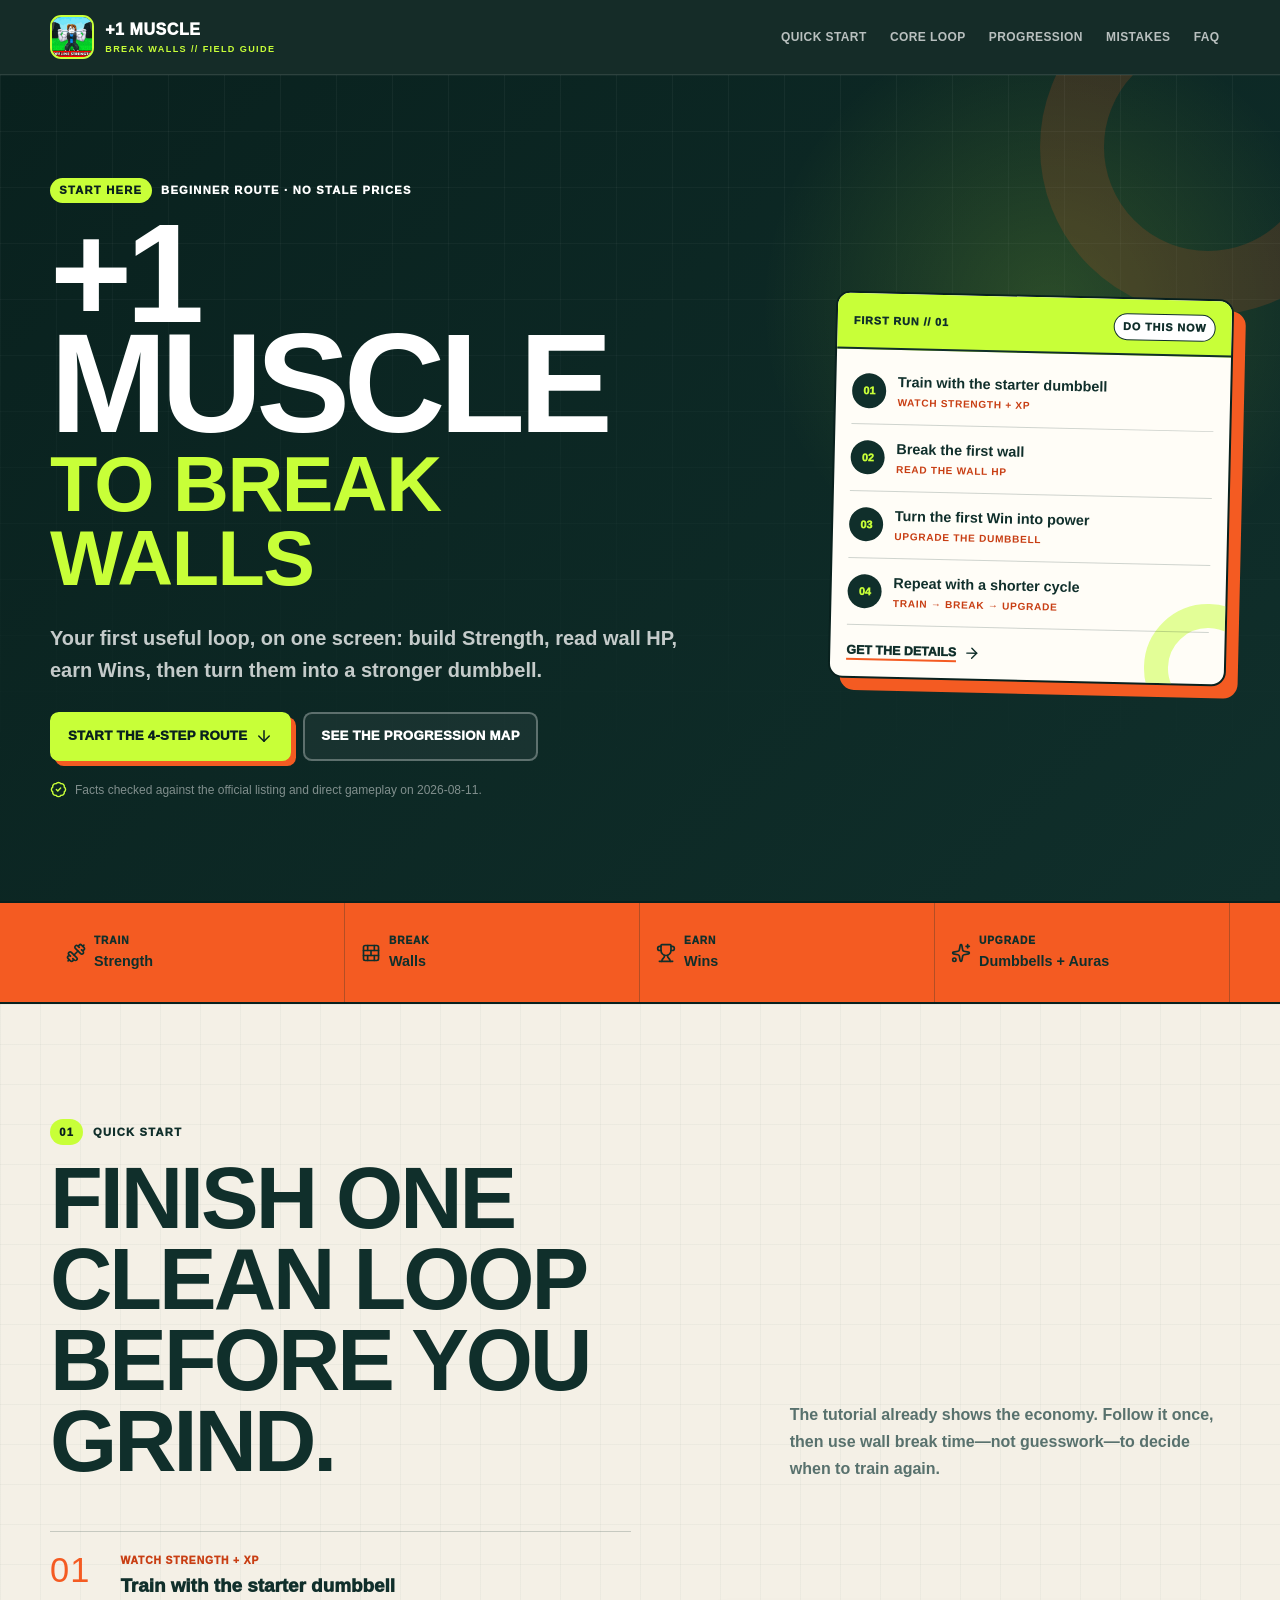
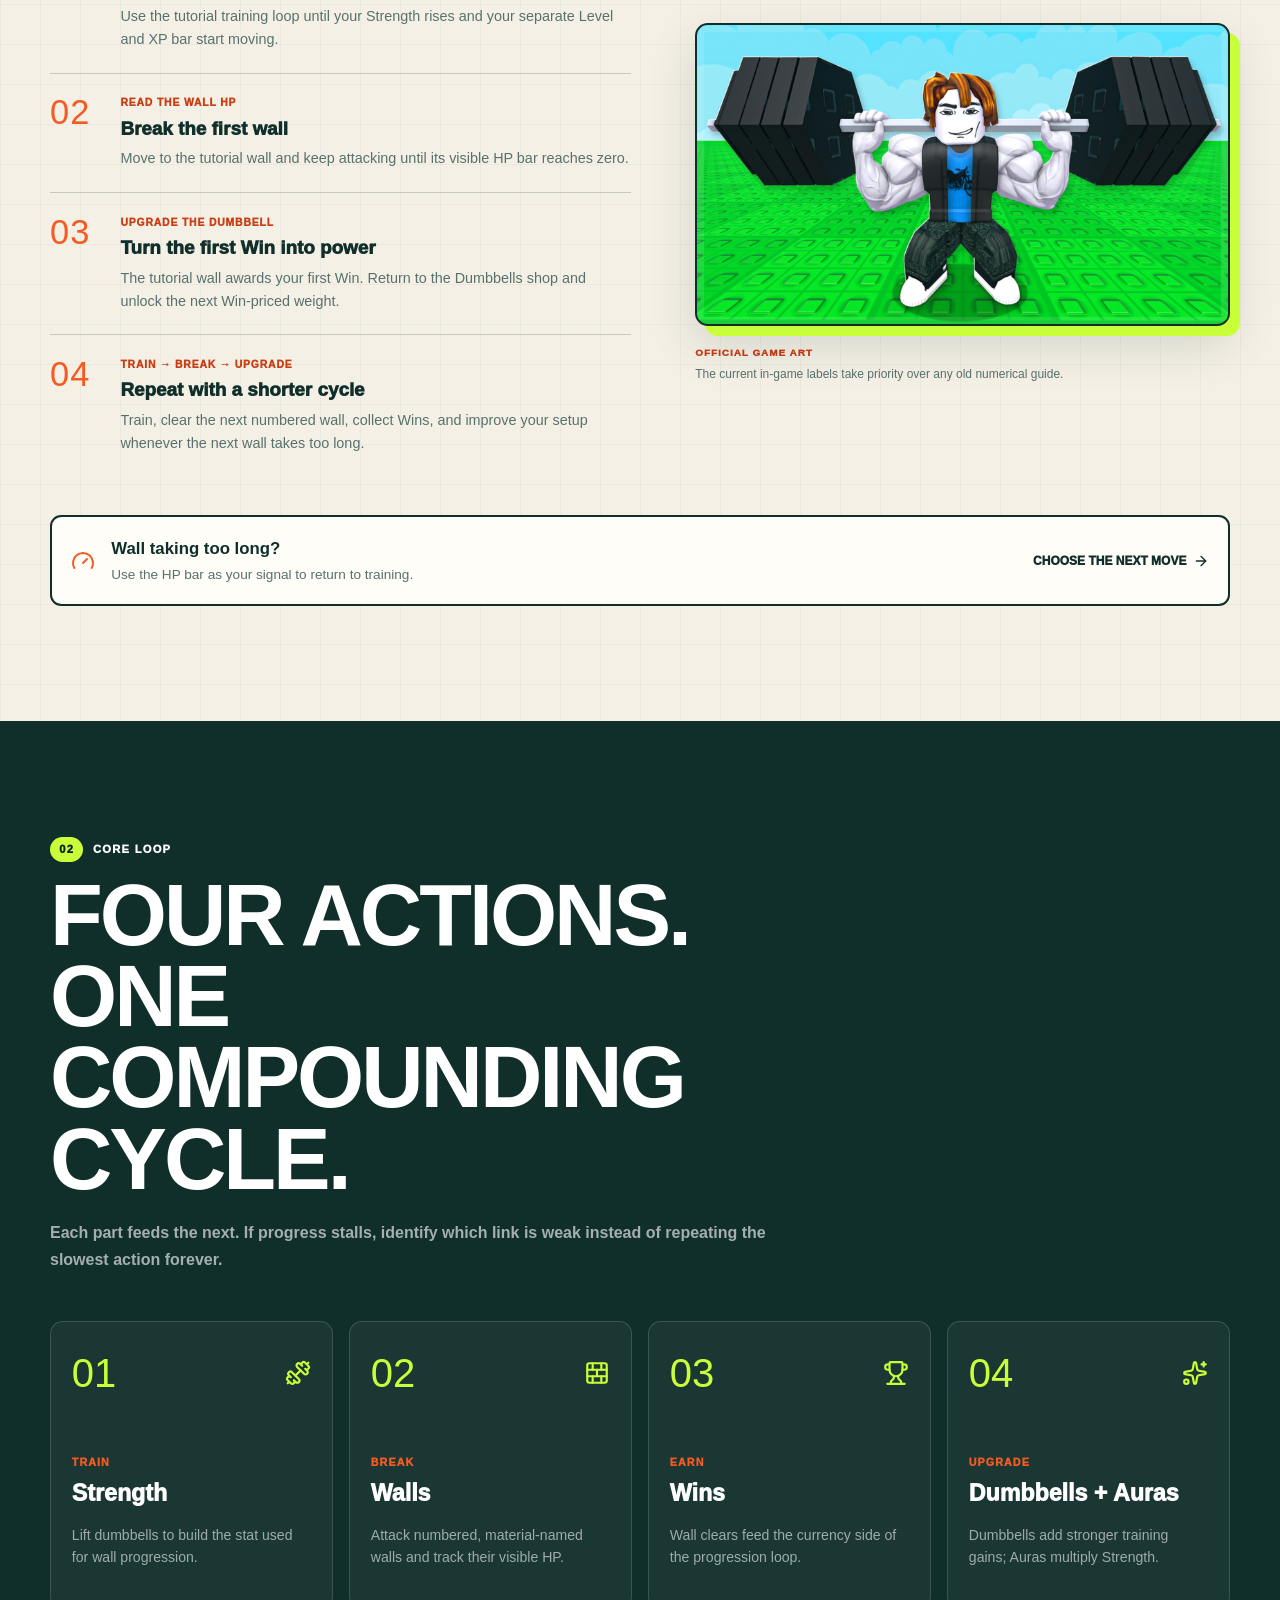
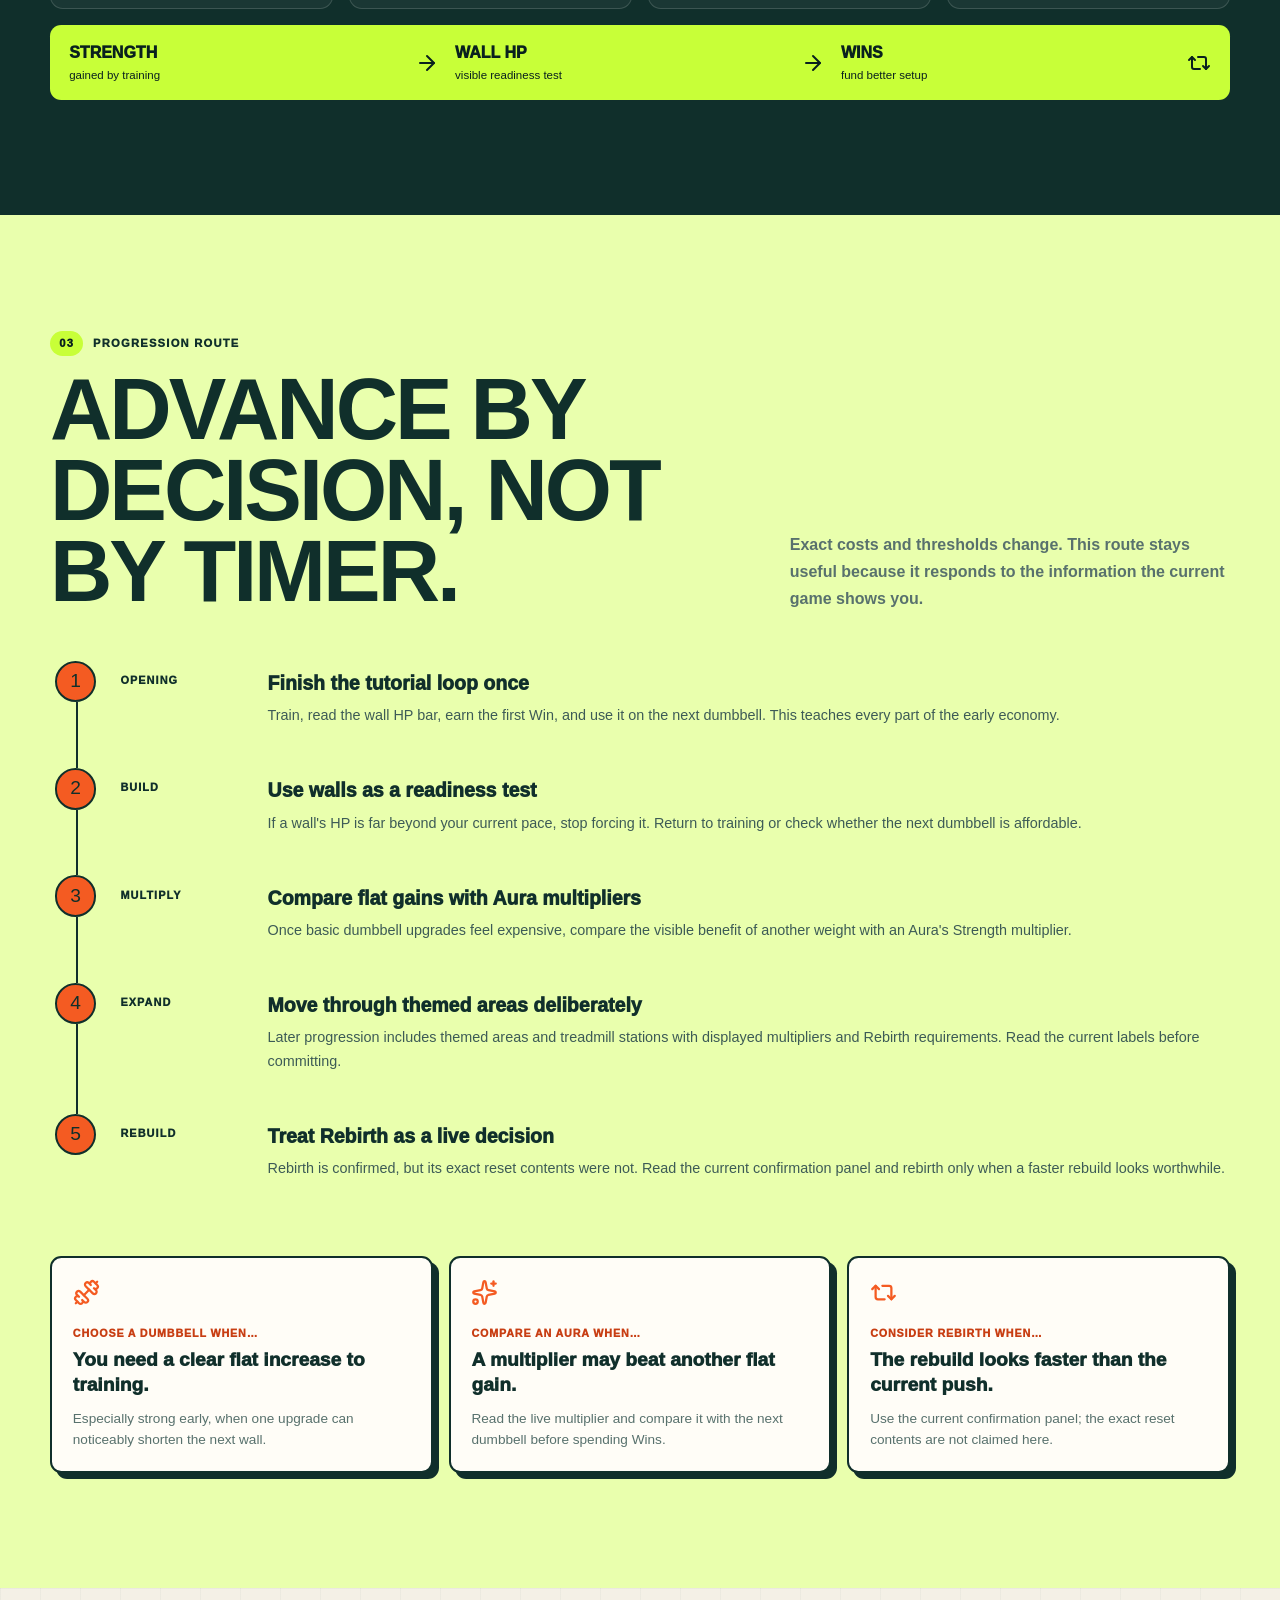
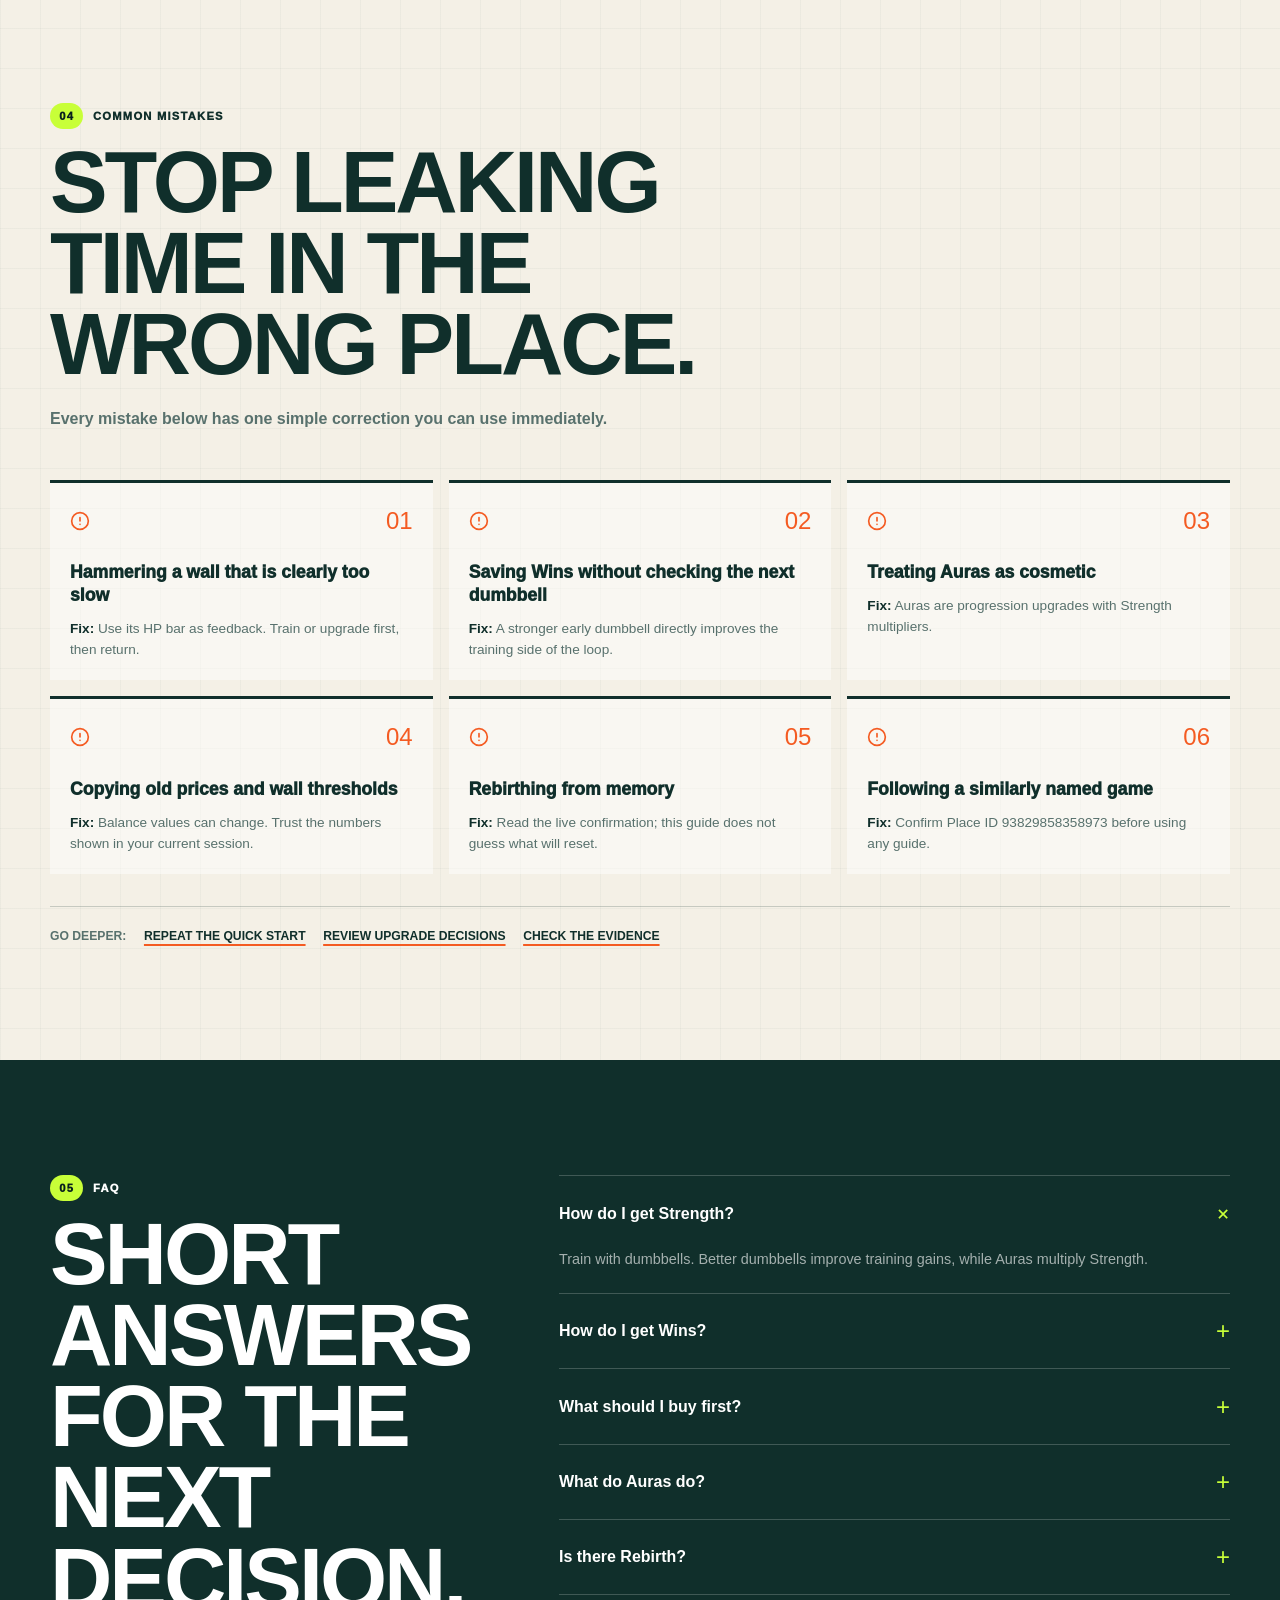
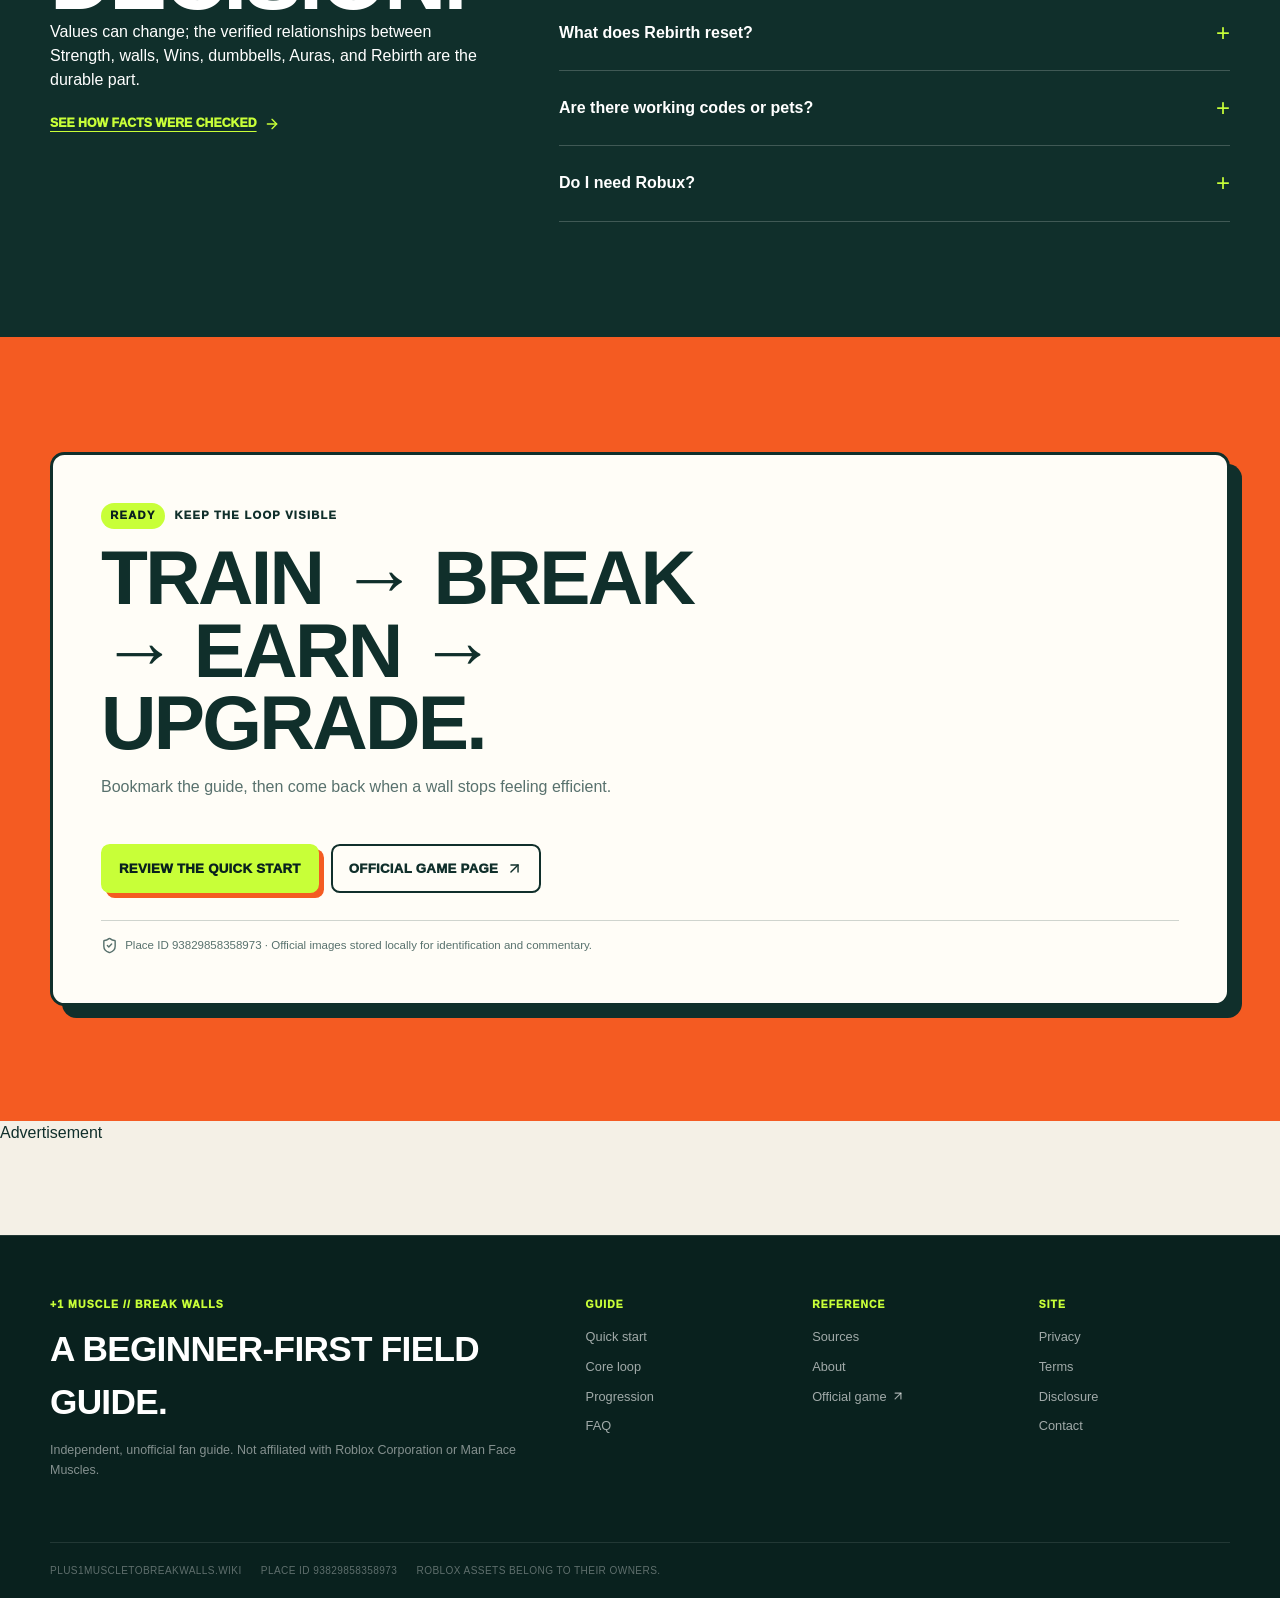
==== commit 6e4ef731: "deploy: publish source 43dabbe47151dead1e92493942908377b0e42807" ====
--- a/index.html
+++ b/index.html
@@ -1 +1 @@
-<!DOCTYPE html><!--snHvzEU6yXfQwstkwajwV--><html lang="en" data-scroll-behavior="smooth"><head><meta charSet="utf-8"/><meta name="viewport" content="width=device-width, initial-scale=1"/><link rel="preload" as="image" href="/images/plus1-muscle-thumbnail-1.png"/><link rel="stylesheet" href="/_next/static/chunks/bbb60f57e24966dc.css" data-precedence="next"/><link rel="preload" as="script" fetchPriority="low" href="/_next/static/chunks/182a3477ce1b3c5d.js"/><script src="/_next/static/chunks/e35d806a57afc55f.js" async=""></script><script src="/_next/static/chunks/8d331f1814dcf09f.js" async=""></script><script src="/_next/static/chunks/9d9122e707d1e105.js" async=""></script><script src="/_next/static/chunks/turbopack-cef11da663e21bf4.js" async=""></script><script src="/_next/static/chunks/f0fe1a769ebbb3a6.js" async=""></script><script src="/_next/static/chunks/2dc18830242486fb.js" async=""></script><script src="/_next/static/chunks/a98b213bd061916f.js" async=""></script><meta name="theme-color" content="#102f2b"/><meta name="color-scheme" content="light"/><title>+1 Muscle to Break Walls Guide — Start Strong, Progress Faster</title><meta name="description" content="Beginner-first +1 Muscle to Break Walls guide: train Strength, clear wall HP, earn Wins, choose dumbbells and Auras, progress through areas, and Rebirth safely."/><meta name="application-name" content="+1 Muscle to Break Walls Wiki"/><link rel="manifest" href="/manifest.webmanifest"/><meta name="keywords" content="+1 Muscle to Break Walls,+1 Muscle to Break Walls guide,+1 Muscle to Break Walls wiki,+1 Muscle to Break Walls beginner guide,+1 Muscle to Break Walls Auras,+1 Muscle to Break Walls Rebirth,Roblox wall breaking simulator"/><meta name="robots" content="index, follow"/><meta name="category" content="games"/><link rel="canonical" href="https://plus1muscletobreakwalls.wiki/"/><meta property="og:title" content="+1 Muscle to Break Walls Beginner Guide"/><meta property="og:description" content="The practical train, break, earn, and upgrade route for new players."/><meta property="og:url" content="https://plus1muscletobreakwalls.wiki/"/><meta property="og:image" content="https://plus1muscletobreakwalls.wiki/og.png"/><meta property="og:image:width" content="1731"/><meta property="og:image:height" content="909"/><meta property="og:image:alt" content="+1 Muscle to Break Walls beginner field guide"/><meta property="og:type" content="website"/><meta name="twitter:card" content="summary_large_image"/><meta name="twitter:title" content="+1 Muscle to Break Walls Beginner Guide"/><meta name="twitter:description" content="The practical train, break, earn, and upgrade route for new players."/><meta name="twitter:image" content="https://plus1muscletobreakwalls.wiki/og.png"/><link rel="icon" href="/images/plus1-muscle-icon.png" type="image/png" sizes="512x512"/><link rel="apple-touch-icon" href="/images/plus1-muscle-icon.png" type="image/png" sizes="512x512"/><script src="/_next/static/chunks/a6dad97d9634a72d.js" noModule=""></script></head><body><div hidden=""><!--$--><!--/$--></div><a href="#main-content" class="skip-link">Skip to content</a><header class="site-header"><div class="site-shell header-inner"><a class="brand" aria-label="+1 Muscle to Break Walls Wiki home" href="/"><img alt="" loading="lazy" width="44" height="44" decoding="async" data-nimg="1" style="color:transparent" src="/images/plus1-muscle-icon.png"/><span><strong>+1 MUSCLE</strong><small>BREAK WALLS // FIELD GUIDE</small></span></a><nav class="desktop-nav" aria-label="Primary navigation"><a href="/#quick-start">Quick Start</a><a href="/#core-loop">Core Loop</a><a href="/#progression">Progression</a><a href="/#mistakes">Mistakes</a><a href="/#faq">FAQ</a></nav><button type="button" class="menu-button" aria-expanded="false" aria-controls="mobile-navigation" aria-label="Open navigation"><svg xmlns="http://www.w3.org/2000/svg" width="24" height="24" viewBox="0 0 24 24" fill="none" stroke="currentColor" stroke-width="2" stroke-linecap="round" stroke-linejoin="round" class="lucide lucide-menu" aria-hidden="true"><path d="M4 5h16"></path><path d="M4 12h16"></path><path d="M4 19h16"></path></svg></button></div></header><div id="main-content" tabindex="-1"><main><script type="application/ld+json">{"@context":"https://schema.org","@type":"WebSite","name":"+1 Muscle to Break Walls Wiki","url":"https://plus1muscletobreakwalls.wiki/","description":"Beginner-first +1 Muscle to Break Walls guide: train Strength, clear wall HP, earn Wins, choose dumbbells and Auras, progress through areas, and Rebirth safely.","inLanguage":"en","isAccessibleForFree":true}</script><script type="application/ld+json">{"@context":"https://schema.org","@type":"VideoGame","name":"💪 +1 Muscle to Break Walls","url":"https://www.roblox.com/games/93829858358973/1-Muscle-to-Break-Walls","gamePlatform":"Roblox","applicationCategory":"Game","genre":["Simulation","Incremental Simulator"],"identifier":"93829858358973","author":{"@type":"Organization","name":"Man Face Muscles"}}</script><script type="application/ld+json">{"@context":"https://schema.org","@type":"FAQPage","mainEntity":[{"@type":"Question","name":"How do I get Strength?","acceptedAnswer":{"@type":"Answer","text":"Train with dumbbells. Better dumbbells improve training gains, while Auras multiply Strength."}},{"@type":"Question","name":"How do I get Wins?","acceptedAnswer":{"@type":"Answer","text":"Clear wall stages. The tutorial wall awards the first Win, and wall progression continues feeding the upgrade loop."}},{"@type":"Question","name":"What should I buy first?","acceptedAnswer":{"@type":"Answer","text":"A stronger Win-priced dumbbell is the safest early upgrade because it directly improves training. Compare the live shop values before spending."}},{"@type":"Question","name":"What do Auras do?","acceptedAnswer":{"@type":"Answer","text":"Auras provide Strength multipliers. They are progression upgrades, not just visual effects."}},{"@type":"Question","name":"Is there Rebirth?","acceptedAnswer":{"@type":"Answer","text":"Yes. Rebirth is confirmed by the tutorial, the in-game interface, and the official First Rebirth badge."}},{"@type":"Question","name":"What does Rebirth reset?","acceptedAnswer":{"@type":"Answer","text":"The exact reset contents were not verified reliably. Read the current in-game confirmation before using Rebirth."}},{"@type":"Question","name":"Are there working codes or pets?","acceptedAnswer":{"@type":"Answer","text":"No official code system, working code, or pet system was verified for this guide. We do not publish guesses."}},{"@type":"Question","name":"Do I need Robux?","acceptedAnswer":{"@type":"Answer","text":"Normal progression through Wins, dumbbells, walls, and Auras is visible. Optional paid boosts also exist, but this guide does not assume they are required."}}]}</script><section class="hero" aria-labelledby="hero-title"><div class="hero-grid" aria-hidden="true"></div><div class="site-shell hero-layout"><div class="hero-copy"><p class="eyebrow"><span>START HERE</span> Beginner route · no stale prices</p><h1 id="hero-title">+1 Muscle<span>to Break Walls</span></h1><p class="hero-deck">Your first useful loop, on one screen: build Strength, read wall HP, earn Wins, then turn them into a stronger dumbbell.</p><div class="hero-actions"><a class="button button-primary" href="#quick-start">Start the 4-step route <svg xmlns="http://www.w3.org/2000/svg" width="18" height="18" viewBox="0 0 24 24" fill="none" stroke="currentColor" stroke-width="2" stroke-linecap="round" stroke-linejoin="round" class="lucide lucide-arrow-down" aria-hidden="true"><path d="M12 5v14"></path><path d="m19 12-7 7-7-7"></path></svg></a><a class="button button-secondary" href="#progression">See the progression map</a></div><p class="verification-line"><svg xmlns="http://www.w3.org/2000/svg" width="17" height="17" viewBox="0 0 24 24" fill="none" stroke="currentColor" stroke-width="2" stroke-linecap="round" stroke-linejoin="round" class="lucide lucide-badge-check" aria-hidden="true"><path d="M3.85 8.62a4 4 0 0 1 4.78-4.77 4 4 0 0 1 6.74 0 4 4 0 0 1 4.78 4.78 4 4 0 0 1 0 6.74 4 4 0 0 1-4.77 4.78 4 4 0 0 1-6.75 0 4 4 0 0 1-4.78-4.77 4 4 0 0 1 0-6.76Z"></path><path d="m9 12 2 2 4-4"></path></svg> Facts checked against the official listing and direct gameplay on <!-- -->2026-08-11<!-- -->.</p></div><aside class="starter-card" aria-label="First run checklist"><div class="starter-card-head"><p>FIRST RUN // 01</p><span>Do this now</span></div><ol class="hero-checklist"><li><span>01</span><div><strong>Train with the starter dumbbell</strong><small>Watch Strength + XP</small></div></li><li><span>02</span><div><strong>Break the first wall</strong><small>Read the wall HP</small></div></li><li><span>03</span><div><strong>Turn the first Win into power</strong><small>Upgrade the dumbbell</small></div></li><li><span>04</span><div><strong>Repeat with a shorter cycle</strong><small>Train → Break → Upgrade</small></div></li></ol><a href="#quick-start" class="starter-link">Get the details <svg xmlns="http://www.w3.org/2000/svg" width="17" height="17" viewBox="0 0 24 24" fill="none" stroke="currentColor" stroke-width="2" stroke-linecap="round" stroke-linejoin="round" class="lucide lucide-arrow-right" aria-hidden="true"><path d="M5 12h14"></path><path d="m12 5 7 7-7 7"></path></svg></a></aside></div></section><section class="loop-strip" aria-label="Core gameplay loop summary"><div class="site-shell loop-strip-inner"><a href="#core-loop" class="loop-chip"><svg xmlns="http://www.w3.org/2000/svg" width="20" height="20" viewBox="0 0 24 24" fill="none" stroke="currentColor" stroke-width="2" stroke-linecap="round" stroke-linejoin="round" class="lucide lucide-dumbbell" aria-hidden="true"><path d="M17.596 12.768a2 2 0 1 0 2.829-2.829l-1.768-1.767a2 2 0 0 0 2.828-2.829l-2.828-2.828a2 2 0 0 0-2.829 2.828l-1.767-1.768a2 2 0 1 0-2.829 2.829z"></path><path d="m2.5 21.5 1.4-1.4"></path><path d="m20.1 3.9 1.4-1.4"></path><path d="M5.343 21.485a2 2 0 1 0 2.829-2.828l1.767 1.768a2 2 0 1 0 2.829-2.829l-6.364-6.364a2 2 0 1 0-2.829 2.829l1.768 1.767a2 2 0 0 0-2.828 2.829z"></path><path d="m9.6 14.4 4.8-4.8"></path></svg><span>Train</span><strong>Strength</strong></a><a href="#core-loop" class="loop-chip"><svg xmlns="http://www.w3.org/2000/svg" width="20" height="20" viewBox="0 0 24 24" fill="none" stroke="currentColor" stroke-width="2" stroke-linecap="round" stroke-linejoin="round" class="lucide lucide-brick-wall" aria-hidden="true"><rect width="18" height="18" x="3" y="3" rx="2"></rect><path d="M12 9v6"></path><path d="M16 15v6"></path><path d="M16 3v6"></path><path d="M3 15h18"></path><path d="M3 9h18"></path><path d="M8 15v6"></path><path d="M8 3v6"></path></svg><span>Break</span><strong>Walls</strong></a><a href="#core-loop" class="loop-chip"><svg xmlns="http://www.w3.org/2000/svg" width="20" height="20" viewBox="0 0 24 24" fill="none" stroke="currentColor" stroke-width="2" stroke-linecap="round" stroke-linejoin="round" class="lucide lucide-trophy" aria-hidden="true"><path d="M10 14.66v1.626a2 2 0 0 1-.976 1.696A5 5 0 0 0 7 21.978"></path><path d="M14 14.66v1.626a2 2 0 0 0 .976 1.696A5 5 0 0 1 17 21.978"></path><path d="M18 9h1.5a1 1 0 0 0 0-5H18"></path><path d="M4 22h16"></path><path d="M6 9a6 6 0 0 0 12 0V3a1 1 0 0 0-1-1H7a1 1 0 0 0-1 1z"></path><path d="M6 9H4.5a1 1 0 0 1 0-5H6"></path></svg><span>Earn</span><strong>Wins</strong></a><a href="#core-loop" class="loop-chip"><svg xmlns="http://www.w3.org/2000/svg" width="20" height="20" viewBox="0 0 24 24" fill="none" stroke="currentColor" stroke-width="2" stroke-linecap="round" stroke-linejoin="round" class="lucide lucide-sparkles" aria-hidden="true"><path d="M11.017 2.814a1 1 0 0 1 1.966 0l1.051 5.558a2 2 0 0 0 1.594 1.594l5.558 1.051a1 1 0 0 1 0 1.966l-5.558 1.051a2 2 0 0 0-1.594 1.594l-1.051 5.558a1 1 0 0 1-1.966 0l-1.051-5.558a2 2 0 0 0-1.594-1.594l-5.558-1.051a1 1 0 0 1 0-1.966l5.558-1.051a2 2 0 0 0 1.594-1.594z"></path><path d="M20 2v4"></path><path d="M22 4h-4"></path><circle cx="4" cy="20" r="2"></circle></svg><span>Upgrade</span><strong>Dumbbells + Auras</strong></a></div></section><section id="quick-start" class="section section-paper scroll-target"><div class="site-shell"><div class="section-heading split-heading"><div><p class="eyebrow"><span>01</span> Quick start</p><h2>Finish one clean loop before you grind.</h2></div><p>The tutorial already shows the economy. Follow it once, then use wall break time—not guesswork—to decide when to train again.</p></div><div class="quick-start-layout"><ol class="step-list"><li><div class="step-index">01</div><div class="step-copy"><p>Watch Strength + XP</p><h3>Train with the starter dumbbell</h3><span>Use the tutorial training loop until your Strength rises and your separate Level and XP bar start moving.</span></div></li><li><div class="step-index">02</div><div class="step-copy"><p>Read the wall HP</p><h3>Break the first wall</h3><span>Move to the tutorial wall and keep attacking until its visible HP bar reaches zero.</span></div></li><li><div class="step-index">03</div><div class="step-copy"><p>Upgrade the dumbbell</p><h3>Turn the first Win into power</h3><span>The tutorial wall awards your first Win. Return to the Dumbbells shop and unlock the next Win-priced weight.</span></div></li><li><div class="step-index">04</div><div class="step-copy"><p>Train → Break → Upgrade</p><h3>Repeat with a shorter cycle</h3><span>Train, clear the next numbered wall, collect Wins, and improve your setup whenever the next wall takes too long.</span></div></li></ol><figure class="game-figure"><div class="figure-frame"><img alt="Official +1 Muscle to Break Walls promotional scene from the Roblox listing" width="768" height="432" decoding="async" data-nimg="1" style="color:transparent" src="/images/plus1-muscle-thumbnail-1.png"/></div><figcaption><span>OFFICIAL GAME ART</span>The current in-game labels take priority over any old numerical guide.</figcaption></figure></div><div class="next-link-panel"><svg xmlns="http://www.w3.org/2000/svg" width="24" height="24" viewBox="0 0 24 24" fill="none" stroke="currentColor" stroke-width="2" stroke-linecap="round" stroke-linejoin="round" class="lucide lucide-gauge" aria-hidden="true"><path d="m12 14 4-4"></path><path d="M3.34 19a10 10 0 1 1 17.32 0"></path></svg><div><strong>Wall taking too long?</strong><span>Use the HP bar as your signal to return to training.</span></div><a href="#progression">Choose the next move <svg xmlns="http://www.w3.org/2000/svg" width="16" height="16" viewBox="0 0 24 24" fill="none" stroke="currentColor" stroke-width="2" stroke-linecap="round" stroke-linejoin="round" class="lucide lucide-arrow-right" aria-hidden="true"><path d="M5 12h14"></path><path d="m12 5 7 7-7 7"></path></svg></a></div></div></section><section id="core-loop" class="section section-ink scroll-target"><div class="site-shell"><div class="section-heading section-heading-light"><p class="eyebrow"><span>02</span> Core loop</p><h2>Four actions. One compounding cycle.</h2><p>Each part feeds the next. If progress stalls, identify which link is weak instead of repeating the slowest action forever.</p></div><div class="loop-cards"><article><div class="loop-card-top"><span>01</span><svg xmlns="http://www.w3.org/2000/svg" width="26" height="26" viewBox="0 0 24 24" fill="none" stroke="currentColor" stroke-width="2" stroke-linecap="round" stroke-linejoin="round" class="lucide lucide-dumbbell" aria-hidden="true"><path d="M17.596 12.768a2 2 0 1 0 2.829-2.829l-1.768-1.767a2 2 0 0 0 2.828-2.829l-2.828-2.828a2 2 0 0 0-2.829 2.828l-1.767-1.768a2 2 0 1 0-2.829 2.829z"></path><path d="m2.5 21.5 1.4-1.4"></path><path d="m20.1 3.9 1.4-1.4"></path><path d="M5.343 21.485a2 2 0 1 0 2.829-2.828l1.767 1.768a2 2 0 1 0 2.829-2.829l-6.364-6.364a2 2 0 1 0-2.829 2.829l1.768 1.767a2 2 0 0 0-2.828 2.829z"></path><path d="m9.6 14.4 4.8-4.8"></path></svg></div><p>Train</p><h3>Strength</h3><div>Lift dumbbells to build the stat used for wall progression.</div></article><article><div class="loop-card-top"><span>02</span><svg xmlns="http://www.w3.org/2000/svg" width="26" height="26" viewBox="0 0 24 24" fill="none" stroke="currentColor" stroke-width="2" stroke-linecap="round" stroke-linejoin="round" class="lucide lucide-brick-wall" aria-hidden="true"><rect width="18" height="18" x="3" y="3" rx="2"></rect><path d="M12 9v6"></path><path d="M16 15v6"></path><path d="M16 3v6"></path><path d="M3 15h18"></path><path d="M3 9h18"></path><path d="M8 15v6"></path><path d="M8 3v6"></path></svg></div><p>Break</p><h3>Walls</h3><div>Attack numbered, material-named walls and track their visible HP.</div></article><article><div class="loop-card-top"><span>03</span><svg xmlns="http://www.w3.org/2000/svg" width="26" height="26" viewBox="0 0 24 24" fill="none" stroke="currentColor" stroke-width="2" stroke-linecap="round" stroke-linejoin="round" class="lucide lucide-trophy" aria-hidden="true"><path d="M10 14.66v1.626a2 2 0 0 1-.976 1.696A5 5 0 0 0 7 21.978"></path><path d="M14 14.66v1.626a2 2 0 0 0 .976 1.696A5 5 0 0 1 17 21.978"></path><path d="M18 9h1.5a1 1 0 0 0 0-5H18"></path><path d="M4 22h16"></path><path d="M6 9a6 6 0 0 0 12 0V3a1 1 0 0 0-1-1H7a1 1 0 0 0-1 1z"></path><path d="M6 9H4.5a1 1 0 0 1 0-5H6"></path></svg></div><p>Earn</p><h3>Wins</h3><div>Wall clears feed the currency side of the progression loop.</div></article><article><div class="loop-card-top"><span>04</span><svg xmlns="http://www.w3.org/2000/svg" width="26" height="26" viewBox="0 0 24 24" fill="none" stroke="currentColor" stroke-width="2" stroke-linecap="round" stroke-linejoin="round" class="lucide lucide-sparkles" aria-hidden="true"><path d="M11.017 2.814a1 1 0 0 1 1.966 0l1.051 5.558a2 2 0 0 0 1.594 1.594l5.558 1.051a1 1 0 0 1 0 1.966l-5.558 1.051a2 2 0 0 0-1.594 1.594l-1.051 5.558a1 1 0 0 1-1.966 0l-1.051-5.558a2 2 0 0 0-1.594-1.594l-5.558-1.051a1 1 0 0 1 0-1.966l5.558-1.051a2 2 0 0 0 1.594-1.594z"></path><path d="M20 2v4"></path><path d="M22 4h-4"></path><circle cx="4" cy="20" r="2"></circle></svg></div><p>Upgrade</p><h3>Dumbbells + Auras</h3><div>Dumbbells add stronger training gains; Auras multiply Strength.</div></article></div><div class="fact-rail"><div><strong>Strength</strong><span>gained by training</span></div><svg xmlns="http://www.w3.org/2000/svg" width="24" height="24" viewBox="0 0 24 24" fill="none" stroke="currentColor" stroke-width="2" stroke-linecap="round" stroke-linejoin="round" class="lucide lucide-arrow-right" aria-hidden="true"><path d="M5 12h14"></path><path d="m12 5 7 7-7 7"></path></svg><div><strong>Wall HP</strong><span>visible readiness test</span></div><svg xmlns="http://www.w3.org/2000/svg" width="24" height="24" viewBox="0 0 24 24" fill="none" stroke="currentColor" stroke-width="2" stroke-linecap="round" stroke-linejoin="round" class="lucide lucide-arrow-right" aria-hidden="true"><path d="M5 12h14"></path><path d="m12 5 7 7-7 7"></path></svg><div><strong>Wins</strong><span>fund better setup</span></div><svg xmlns="http://www.w3.org/2000/svg" width="24" height="24" viewBox="0 0 24 24" fill="none" stroke="currentColor" stroke-width="2" stroke-linecap="round" stroke-linejoin="round" class="lucide lucide-repeat2 lucide-repeat-2" aria-hidden="true"><path d="m2 9 3-3 3 3"></path><path d="M13 18H7a2 2 0 0 1-2-2V6"></path><path d="m22 15-3 3-3-3"></path><path d="M11 6h6a2 2 0 0 1 2 2v10"></path></svg></div></div></section><section id="progression" class="section section-lime scroll-target"><div class="site-shell"><div class="section-heading split-heading"><div><p class="eyebrow"><span>03</span> Progression route</p><h2>Advance by decision, not by timer.</h2></div><p>Exact costs and thresholds change. This route stays useful because it responds to the information the current game shows you.</p></div><ol class="route-list"><li><div class="route-marker"><span>1</span></div><div class="route-phase">Opening</div><div class="route-copy"><h3>Finish the tutorial loop once</h3><p>Train, read the wall HP bar, earn the first Win, and use it on the next dumbbell. This teaches every part of the early economy.</p></div></li><li><div class="route-marker"><span>2</span></div><div class="route-phase">Build</div><div class="route-copy"><h3>Use walls as a readiness test</h3><p>If a wall&#x27;s HP is far beyond your current pace, stop forcing it. Return to training or check whether the next dumbbell is affordable.</p></div></li><li><div class="route-marker"><span>3</span></div><div class="route-phase">Multiply</div><div class="route-copy"><h3>Compare flat gains with Aura multipliers</h3><p>Once basic dumbbell upgrades feel expensive, compare the visible benefit of another weight with an Aura&#x27;s Strength multiplier.</p></div></li><li><div class="route-marker"><span>4</span></div><div class="route-phase">Expand</div><div class="route-copy"><h3>Move through themed areas deliberately</h3><p>Later progression includes themed areas and treadmill stations with displayed multipliers and Rebirth requirements. Read the current labels before committing.</p></div></li><li><div class="route-marker"><span>5</span></div><div class="route-phase">Rebuild</div><div class="route-copy"><h3>Treat Rebirth as a live decision</h3><p>Rebirth is confirmed, but its exact reset contents were not. Read the current confirmation panel and rebirth only when a faster rebuild looks worthwhile.</p></div></li></ol><div class="decision-grid"><article><svg xmlns="http://www.w3.org/2000/svg" width="27" height="27" viewBox="0 0 24 24" fill="none" stroke="currentColor" stroke-width="2" stroke-linecap="round" stroke-linejoin="round" class="lucide lucide-dumbbell" aria-hidden="true"><path d="M17.596 12.768a2 2 0 1 0 2.829-2.829l-1.768-1.767a2 2 0 0 0 2.828-2.829l-2.828-2.828a2 2 0 0 0-2.829 2.828l-1.767-1.768a2 2 0 1 0-2.829 2.829z"></path><path d="m2.5 21.5 1.4-1.4"></path><path d="m20.1 3.9 1.4-1.4"></path><path d="M5.343 21.485a2 2 0 1 0 2.829-2.828l1.767 1.768a2 2 0 1 0 2.829-2.829l-6.364-6.364a2 2 0 1 0-2.829 2.829l1.768 1.767a2 2 0 0 0-2.828 2.829z"></path><path d="m9.6 14.4 4.8-4.8"></path></svg><p>Choose a dumbbell when…</p><h3>You need a clear flat increase to training.</h3><span>Especially strong early, when one upgrade can noticeably shorten the next wall.</span></article><article><svg xmlns="http://www.w3.org/2000/svg" width="27" height="27" viewBox="0 0 24 24" fill="none" stroke="currentColor" stroke-width="2" stroke-linecap="round" stroke-linejoin="round" class="lucide lucide-sparkles" aria-hidden="true"><path d="M11.017 2.814a1 1 0 0 1 1.966 0l1.051 5.558a2 2 0 0 0 1.594 1.594l5.558 1.051a1 1 0 0 1 0 1.966l-5.558 1.051a2 2 0 0 0-1.594 1.594l-1.051 5.558a1 1 0 0 1-1.966 0l-1.051-5.558a2 2 0 0 0-1.594-1.594l-5.558-1.051a1 1 0 0 1 0-1.966l5.558-1.051a2 2 0 0 0 1.594-1.594z"></path><path d="M20 2v4"></path><path d="M22 4h-4"></path><circle cx="4" cy="20" r="2"></circle></svg><p>Compare an Aura when…</p><h3>A multiplier may beat another flat gain.</h3><span>Read the live multiplier and compare it with the next dumbbell before spending Wins.</span></article><article><svg xmlns="http://www.w3.org/2000/svg" width="27" height="27" viewBox="0 0 24 24" fill="none" stroke="currentColor" stroke-width="2" stroke-linecap="round" stroke-linejoin="round" class="lucide lucide-repeat2 lucide-repeat-2" aria-hidden="true"><path d="m2 9 3-3 3 3"></path><path d="M13 18H7a2 2 0 0 1-2-2V6"></path><path d="m22 15-3 3-3-3"></path><path d="M11 6h6a2 2 0 0 1 2 2v10"></path></svg><p>Consider Rebirth when…</p><h3>The rebuild looks faster than the current push.</h3><span>Use the current confirmation panel; the exact reset contents are not claimed here.</span></article></div></div></section><section id="mistakes" class="section section-paper scroll-target"><div class="site-shell"><div class="section-heading"><p class="eyebrow"><span>04</span> Common mistakes</p><h2>Stop leaking time in the wrong place.</h2><p>Every mistake below has one simple correction you can use immediately.</p></div><div class="mistake-grid"><article><div><svg xmlns="http://www.w3.org/2000/svg" width="20" height="20" viewBox="0 0 24 24" fill="none" stroke="currentColor" stroke-width="2" stroke-linecap="round" stroke-linejoin="round" class="lucide lucide-circle-alert" aria-hidden="true"><circle cx="12" cy="12" r="10"></circle><line x1="12" x2="12" y1="8" y2="12"></line><line x1="12" x2="12.01" y1="16" y2="16"></line></svg><span>01</span></div><h3>Hammering a wall that is clearly too slow</h3><p><strong>Fix:</strong> <!-- -->Use its HP bar as feedback. Train or upgrade first, then return.</p></article><article><div><svg xmlns="http://www.w3.org/2000/svg" width="20" height="20" viewBox="0 0 24 24" fill="none" stroke="currentColor" stroke-width="2" stroke-linecap="round" stroke-linejoin="round" class="lucide lucide-circle-alert" aria-hidden="true"><circle cx="12" cy="12" r="10"></circle><line x1="12" x2="12" y1="8" y2="12"></line><line x1="12" x2="12.01" y1="16" y2="16"></line></svg><span>02</span></div><h3>Saving Wins without checking the next dumbbell</h3><p><strong>Fix:</strong> <!-- -->A stronger early dumbbell directly improves the training side of the loop.</p></article><article><div><svg xmlns="http://www.w3.org/2000/svg" width="20" height="20" viewBox="0 0 24 24" fill="none" stroke="currentColor" stroke-width="2" stroke-linecap="round" stroke-linejoin="round" class="lucide lucide-circle-alert" aria-hidden="true"><circle cx="12" cy="12" r="10"></circle><line x1="12" x2="12" y1="8" y2="12"></line><line x1="12" x2="12.01" y1="16" y2="16"></line></svg><span>03</span></div><h3>Treating Auras as cosmetic</h3><p><strong>Fix:</strong> <!-- -->Auras are progression upgrades with Strength multipliers.</p></article><article><div><svg xmlns="http://www.w3.org/2000/svg" width="20" height="20" viewBox="0 0 24 24" fill="none" stroke="currentColor" stroke-width="2" stroke-linecap="round" stroke-linejoin="round" class="lucide lucide-circle-alert" aria-hidden="true"><circle cx="12" cy="12" r="10"></circle><line x1="12" x2="12" y1="8" y2="12"></line><line x1="12" x2="12.01" y1="16" y2="16"></line></svg><span>04</span></div><h3>Copying old prices and wall thresholds</h3><p><strong>Fix:</strong> <!-- -->Balance values can change. Trust the numbers shown in your current session.</p></article><article><div><svg xmlns="http://www.w3.org/2000/svg" width="20" height="20" viewBox="0 0 24 24" fill="none" stroke="currentColor" stroke-width="2" stroke-linecap="round" stroke-linejoin="round" class="lucide lucide-circle-alert" aria-hidden="true"><circle cx="12" cy="12" r="10"></circle><line x1="12" x2="12" y1="8" y2="12"></line><line x1="12" x2="12.01" y1="16" y2="16"></line></svg><span>05</span></div><h3>Rebirthing from memory</h3><p><strong>Fix:</strong> <!-- -->Read the live confirmation; this guide does not guess what will reset.</p></article><article><div><svg xmlns="http://www.w3.org/2000/svg" width="20" height="20" viewBox="0 0 24 24" fill="none" stroke="currentColor" stroke-width="2" stroke-linecap="round" stroke-linejoin="round" class="lucide lucide-circle-alert" aria-hidden="true"><circle cx="12" cy="12" r="10"></circle><line x1="12" x2="12" y1="8" y2="12"></line><line x1="12" x2="12.01" y1="16" y2="16"></line></svg><span>06</span></div><h3>Following a similarly named game</h3><p><strong>Fix:</strong> <!-- -->Confirm Place ID 93829858358973 before using any guide.</p></article></div><div class="inline-links" aria-label="Continue reading"><span>Go deeper:</span><a href="#quick-start">Repeat the quick start</a><a href="#progression">Review upgrade decisions</a><a href="/sources/">Check the evidence</a></div></div></section><section id="faq" class="section section-faq scroll-target"><div class="site-shell faq-layout"><div class="section-heading section-heading-light"><p class="eyebrow"><span>05</span> FAQ</p><h2>Short answers for the next decision.</h2><p>Values can change; the verified relationships between Strength, walls, Wins, dumbbells, Auras, and Rebirth are the durable part.</p><a class="text-link" href="/sources/">See how facts were checked <svg xmlns="http://www.w3.org/2000/svg" width="16" height="16" viewBox="0 0 24 24" fill="none" stroke="currentColor" stroke-width="2" stroke-linecap="round" stroke-linejoin="round" class="lucide lucide-arrow-right" aria-hidden="true"><path d="M5 12h14"></path><path d="m12 5 7 7-7 7"></path></svg></a></div><div class="faq-list"><details open=""><summary><span>How do I get Strength?</span><strong aria-hidden="true">+</strong></summary><p>Train with dumbbells. Better dumbbells improve training gains, while Auras multiply Strength.</p></details><details><summary><span>How do I get Wins?</span><strong aria-hidden="true">+</strong></summary><p>Clear wall stages. The tutorial wall awards the first Win, and wall progression continues feeding the upgrade loop.</p></details><details><summary><span>What should I buy first?</span><strong aria-hidden="true">+</strong></summary><p>A stronger Win-priced dumbbell is the safest early upgrade because it directly improves training. Compare the live shop values before spending.</p></details><details><summary><span>What do Auras do?</span><strong aria-hidden="true">+</strong></summary><p>Auras provide Strength multipliers. They are progression upgrades, not just visual effects.</p></details><details><summary><span>Is there Rebirth?</span><strong aria-hidden="true">+</strong></summary><p>Yes. Rebirth is confirmed by the tutorial, the in-game interface, and the official First Rebirth badge.</p></details><details><summary><span>What does Rebirth reset?</span><strong aria-hidden="true">+</strong></summary><p>The exact reset contents were not verified reliably. Read the current in-game confirmation before using Rebirth.</p></details><details><summary><span>Are there working codes or pets?</span><strong aria-hidden="true">+</strong></summary><p>No official code system, working code, or pet system was verified for this guide. We do not publish guesses.</p></details><details><summary><span>Do I need Robux?</span><strong aria-hidden="true">+</strong></summary><p>Normal progression through Wins, dumbbells, walls, and Auras is visible. Optional paid boosts also exist, but this guide does not assume they are required.</p></details></div></div></section><section class="section closing-section"><div class="site-shell closing-card"><div><p class="eyebrow"><span>READY</span> Keep the loop visible</p><h2>Train → break → earn → upgrade.</h2><p>Bookmark the guide, then come back when a wall stops feeling efficient.</p></div><div class="closing-actions"><a class="button button-primary" href="#quick-start">Review the quick start</a><a class="button button-secondary" href="https://www.roblox.com/games/93829858358973/1-Muscle-to-Break-Walls" target="_blank" rel="noreferrer">Official game page <svg xmlns="http://www.w3.org/2000/svg" width="17" height="17" viewBox="0 0 24 24" fill="none" stroke="currentColor" stroke-width="2" stroke-linecap="round" stroke-linejoin="round" class="lucide lucide-arrow-up-right" aria-hidden="true"><path d="M7 7h10v10"></path><path d="M7 17 17 7"></path></svg></a></div><p class="source-note"><svg xmlns="http://www.w3.org/2000/svg" width="17" height="17" viewBox="0 0 24 24" fill="none" stroke="currentColor" stroke-width="2" stroke-linecap="round" stroke-linejoin="round" class="lucide lucide-shield-check" aria-hidden="true"><path d="M20 13c0 5-3.5 7.5-7.66 8.95a1 1 0 0 1-.67-.01C7.5 20.5 4 18 4 13V6a1 1 0 0 1 1-1c2 0 4.5-1.2 6.24-2.72a1.17 1.17 0 0 1 1.52 0C14.51 3.81 17 5 19 5a1 1 0 0 1 1 1z"></path><path d="m9 12 2 2 4-4"></path></svg> Place ID <!-- -->93829858358973<!-- --> · Official images stored locally for identification and commentary.</p></div></section></main><!--$--><!--/$--></div><footer class="site-footer"><div class="site-shell footer-grid"><div class="footer-brand"><p>+1 MUSCLE // BREAK WALLS</p><h2>A beginner-first field guide.</h2><span>Independent, unofficial fan guide. Not affiliated with Roblox Corporation or Man Face Muscles.</span></div><div><h3>Guide</h3><a href="/#quick-start">Quick start</a><a href="/#core-loop">Core loop</a><a href="/#progression">Progression</a><a href="/#faq">FAQ</a></div><div><h3>Reference</h3><a href="/sources/">Sources</a><a href="/about/">About</a><a href="https://www.roblox.com/games/93829858358973/1-Muscle-to-Break-Walls" target="_blank" rel="noreferrer">Official game <svg xmlns="http://www.w3.org/2000/svg" width="14" height="14" viewBox="0 0 24 24" fill="none" stroke="currentColor" stroke-width="2" stroke-linecap="round" stroke-linejoin="round" class="lucide lucide-arrow-up-right" aria-hidden="true"><path d="M7 7h10v10"></path><path d="M7 17 17 7"></path></svg></a></div><div><h3>Site</h3><a href="/privacy/">Privacy</a><a href="/terms/">Terms</a><a href="/disclosure/">Disclosure</a><a href="/contact/">Contact</a></div></div><div class="site-shell footer-bottom"><span>plus1muscletobreakwalls.wiki</span><span>Place ID <!-- -->93829858358973</span><span>Roblox assets belong to their owners.</span></div></footer><script src="/_next/static/chunks/182a3477ce1b3c5d.js" id="_R_" async=""></script><script>(self.__next_f=self.__next_f||[]).push([0])</script><script>self.__next_f.push([1,"1:\"$Sreact.fragment\"\n2:I[3265,[\"/_next/static/chunks/f0fe1a769ebbb3a6.js\"],\"Navbar\"]\n3:I[72444,[\"/_next/static/chunks/2dc18830242486fb.js\",\"/_next/static/chunks/a98b213bd061916f.js\"],\"default\"]\n4:I[76344,[\"/_next/static/chunks/2dc18830242486fb.js\",\"/_next/static/chunks/a98b213bd061916f.js\"],\"default\"]\n5:I[84102,[\"/_next/static/chunks/f0fe1a769ebbb3a6.js\"],\"\"]\n11:I[91293,[\"/_next/static/chunks/2dc18830242486fb.js\",\"/_next/static/chunks/a98b213bd061916f.js\"],\"default\"]\n:HL[\"/_next/static/chunks/bbb60f57e24966dc.css\",\"style\"]\n"])</script><script>self.__next_f.push([1,"0:{\"P\":null,\"b\":\"snHvzEU6yXfQwstkwajwV\",\"c\":[\"\",\"\"],\"q\":\"\",\"i\":false,\"f\":[[[\"\",{\"children\":[\"__PAGE__\",{}]},\"$undefined\",\"$undefined\",true],[[\"$\",\"$1\",\"c\",{\"children\":[[[\"$\",\"link\",\"0\",{\"rel\":\"stylesheet\",\"href\":\"/_next/static/chunks/bbb60f57e24966dc.css\",\"precedence\":\"next\",\"crossOrigin\":\"$undefined\",\"nonce\":\"$undefined\"}],[\"$\",\"script\",\"script-0\",{\"src\":\"/_next/static/chunks/f0fe1a769ebbb3a6.js\",\"async\":true,\"nonce\":\"$undefined\"}]],[\"$\",\"html\",null,{\"lang\":\"en\",\"data-scroll-behavior\":\"smooth\",\"children\":[\"$\",\"body\",null,{\"children\":[[\"$\",\"a\",null,{\"href\":\"#main-content\",\"className\":\"skip-link\",\"children\":\"Skip to content\"}],null,[\"$\",\"$L2\",null,{}],[\"$\",\"div\",null,{\"id\":\"main-content\",\"tabIndex\":-1,\"children\":[\"$\",\"$L3\",null,{\"parallelRouterKey\":\"children\",\"error\":\"$undefined\",\"errorStyles\":\"$undefined\",\"errorScripts\":\"$undefined\",\"template\":[\"$\",\"$L4\",null,{}],\"templateStyles\":\"$undefined\",\"templateScripts\":\"$undefined\",\"notFound\":[[[\"$\",\"title\",null,{\"children\":\"404: This page could not be found.\"}],[\"$\",\"div\",null,{\"style\":{\"fontFamily\":\"system-ui,\\\"Segoe UI\\\",Roboto,Helvetica,Arial,sans-serif,\\\"Apple Color Emoji\\\",\\\"Segoe UI Emoji\\\"\",\"height\":\"100vh\",\"textAlign\":\"center\",\"display\":\"flex\",\"flexDirection\":\"column\",\"alignItems\":\"center\",\"justifyContent\":\"center\"},\"children\":[\"$\",\"div\",null,{\"children\":[[\"$\",\"style\",null,{\"dangerouslySetInnerHTML\":{\"__html\":\"body{color:#000;background:#fff;margin:0}.next-error-h1{border-right:1px solid rgba(0,0,0,.3)}@media (prefers-color-scheme:dark){body{color:#fff;background:#000}.next-error-h1{border-right:1px solid rgba(255,255,255,.3)}}\"}}],[\"$\",\"h1\",null,{\"className\":\"next-error-h1\",\"style\":{\"display\":\"inline-block\",\"margin\":\"0 20px 0 0\",\"padding\":\"0 23px 0 0\",\"fontSize\":24,\"fontWeight\":500,\"verticalAlign\":\"top\",\"lineHeight\":\"49px\"},\"children\":404}],[\"$\",\"div\",null,{\"style\":{\"display\":\"inline-block\"},\"children\":[\"$\",\"h2\",null,{\"style\":{\"fontSize\":14,\"fontWeight\":400,\"lineHeight\":\"49px\",\"margin\":0},\"children\":\"This page could not be found.\"}]}]]}]}]],[]],\"forbidden\":\"$undefined\",\"unauthorized\":\"$undefined\"}]}],[\"$\",\"footer\",null,{\"className\":\"site-footer\",\"children\":[[\"$\",\"div\",null,{\"className\":\"site-shell footer-grid\",\"children\":[[\"$\",\"div\",null,{\"className\":\"footer-brand\",\"children\":[[\"$\",\"p\",null,{\"children\":\"+1 MUSCLE // BREAK WALLS\"}],[\"$\",\"h2\",null,{\"children\":\"A beginner-first field guide.\"}],[\"$\",\"span\",null,{\"children\":\"Independent, unofficial fan guide. Not affiliated with Roblox Corporation or Man Face Muscles.\"}]]}],[\"$\",\"div\",null,{\"children\":[[\"$\",\"h3\",null,{\"children\":\"Guide\"}],[\"$\",\"$L5\",null,{\"href\":\"/#quick-start\",\"children\":\"Quick start\"}],[\"$\",\"$L5\",null,{\"href\":\"/#core-loop\",\"children\":\"Core loop\"}],[\"$\",\"$L5\",null,{\"href\":\"/#progression\",\"children\":\"Progression\"}],[\"$\",\"$L5\",null,{\"href\":\"/#faq\",\"children\":\"FAQ\"}]]}],[\"$\",\"div\",null,{\"children\":[[\"$\",\"h3\",null,{\"children\":\"Reference\"}],[\"$\",\"$L5\",null,{\"href\":\"/sources/\",\"children\":\"Sources\"}],[\"$\",\"$L5\",null,{\"href\":\"/about/\",\"children\":\"About\"}],[\"$\",\"a\",null,{\"href\":\"https://www.roblox.com/games/93829858358973/1-Muscle-to-Break-Walls\",\"target\":\"_blank\",\"rel\":\"noreferrer\",\"children\":[\"Official game \",[\"$\",\"svg\",null,{\"ref\":\"$undefined\",\"xmlns\":\"http://www.w3.org/2000/svg\",\"width\":14,\"height\":14,\"viewBox\":\"0 0 24 24\",\"fill\":\"none\",\"stroke\":\"currentColor\",\"strokeWidth\":2,\"strokeLinecap\":\"round\",\"strokeLinejoin\":\"round\",\"className\":\"lucide lucide-arrow-up-right\",\"aria-hidden\":\"true\",\"children\":[[\"$\",\"path\",\"1tivn9\",{\"d\":\"M7 7h10v10\"}],[\"$\",\"path\",\"1vkiza\",{\"d\":\"M7 17 17 7\"}],\"$undefined\"]}]]}]]}],[\"$\",\"div\",null,{\"children\":[[\"$\",\"h3\",null,{\"children\":\"Site\"}],[\"$\",\"$L5\",null,{\"href\":\"/privacy/\",\"children\":\"Privacy\"}],[\"$\",\"$L5\",null,{\"href\":\"/terms/\",\"children\":\"Terms\"}],[\"$\",\"$L5\",null,{\"href\":\"/disclosure/\",\"children\":\"Disclosure\"}],[\"$\",\"$L5\",null,{\"href\":\"/contact/\",\"children\":\"Contact\"}]]}]]}],[\"$\",\"div\",null,{\"className\":\"site-shell footer-bottom\",\"children\":[[\"$\",\"span\",null,{\"children\":\"plus1muscletobreakwalls.wiki\"}],[\"$\",\"span\",null,{\"children\":[\"Place ID \",\"93829858358973\"]}],[\"$\",\"span\",null,{\"children\":\"Roblox assets belong to their owners.\"}]]}]]}]]}]}]]}],{\"children\":[[\"$\",\"$1\",\"c\",{\"children\":[[\"$\",\"main\",null,{\"children\":[[\"$\",\"script\",null,{\"type\":\"application/ld+json\",\"dangerouslySetInnerHTML\":{\"__html\":\"{\\\"@context\\\":\\\"https://schema.org\\\",\\\"@type\\\":\\\"WebSite\\\",\\\"name\\\":\\\"+1 Muscle to Break Walls Wiki\\\",\\\"url\\\":\\\"https://plus1muscletobreakwalls.wiki/\\\",\\\"description\\\":\\\"Beginner-first +1 Muscle to Break Walls guide: train Strength, clear wall HP, earn Wins, choose dumbbells and Auras, progress through areas, and Rebirth safely.\\\",\\\"inLanguage\\\":\\\"en\\\",\\\"isAccessibleForFree\\\":true}\"}}],[\"$\",\"script\",null,{\"type\":\"application/ld+json\",\"dangerouslySetInnerHTML\":{\"__html\":\"{\\\"@context\\\":\\\"https://schema.org\\\",\\\"@type\\\":\\\"VideoGame\\\",\\\"name\\\":\\\"💪 +1 Muscle to Break Walls\\\",\\\"url\\\":\\\"https://www.roblox.com/games/93829858358973/1-Muscle-to-Break-Walls\\\",\\\"gamePlatform\\\":\\\"Roblox\\\",\\\"applicationCategory\\\":\\\"Game\\\",\\\"genre\\\":[\\\"Simulation\\\",\\\"Incremental Simulator\\\"],\\\"identifier\\\":\\\"93829858358973\\\",\\\"author\\\":{\\\"@type\\\":\\\"Organization\\\",\\\"name\\\":\\\"Man Face Muscles\\\"}}\"}}],\"$L6\",\"$L7\",\"$L8\",\"$L9\",\"$La\",\"$Lb\",\"$Lc\",\"$Ld\",\"$Le\"]}],null,\"$Lf\"]}],{},null,false,false]},null,false,false],\"$L10\",false]],\"m\":\"$undefined\",\"G\":[\"$11\",[]],\"S\":true}\n"])</script><script>self.__next_f.push([1,"13:I[56844,[\"/_next/static/chunks/f0fe1a769ebbb3a6.js\"],\"Image\"]\n26:I[16893,[\"/_next/static/chunks/2dc18830242486fb.js\",\"/_next/static/chunks/a98b213bd061916f.js\"],\"OutletBoundary\"]\n27:\"$Sreact.suspense\"\n29:I[16893,[\"/_next/static/chunks/2dc18830242486fb.js\",\"/_next/static/chunks/a98b213bd061916f.js\"],\"ViewportBoundary\"]\n2b:I[16893,[\"/_next/static/chunks/2dc18830242486fb.js\",\"/_next/static/chunks/a98b213bd061916f.js\"],\"MetadataBoundary\"]\n12:T6ec,"])</script><script>self.__next_f.push([1,"{\"@context\":\"https://schema.org\",\"@type\":\"FAQPage\",\"mainEntity\":[{\"@type\":\"Question\",\"name\":\"How do I get Strength?\",\"acceptedAnswer\":{\"@type\":\"Answer\",\"text\":\"Train with dumbbells. Better dumbbells improve training gains, while Auras multiply Strength.\"}},{\"@type\":\"Question\",\"name\":\"How do I get Wins?\",\"acceptedAnswer\":{\"@type\":\"Answer\",\"text\":\"Clear wall stages. The tutorial wall awards the first Win, and wall progression continues feeding the upgrade loop.\"}},{\"@type\":\"Question\",\"name\":\"What should I buy first?\",\"acceptedAnswer\":{\"@type\":\"Answer\",\"text\":\"A stronger Win-priced dumbbell is the safest early upgrade because it directly improves training. Compare the live shop values before spending.\"}},{\"@type\":\"Question\",\"name\":\"What do Auras do?\",\"acceptedAnswer\":{\"@type\":\"Answer\",\"text\":\"Auras provide Strength multipliers. They are progression upgrades, not just visual effects.\"}},{\"@type\":\"Question\",\"name\":\"Is there Rebirth?\",\"acceptedAnswer\":{\"@type\":\"Answer\",\"text\":\"Yes. Rebirth is confirmed by the tutorial, the in-game interface, and the official First Rebirth badge.\"}},{\"@type\":\"Question\",\"name\":\"What does Rebirth reset?\",\"acceptedAnswer\":{\"@type\":\"Answer\",\"text\":\"The exact reset contents were not verified reliably. Read the current in-game confirmation before using Rebirth.\"}},{\"@type\":\"Question\",\"name\":\"Are there working codes or pets?\",\"acceptedAnswer\":{\"@type\":\"Answer\",\"text\":\"No official code system, working code, or pet system was verified for this guide. We do not publish guesses.\"}},{\"@type\":\"Question\",\"name\":\"Do I need Robux?\",\"acceptedAnswer\":{\"@type\":\"Answer\",\"text\":\"Normal progression through Wins, dumbbells, walls, and Auras is visible. Optional paid boosts also exist, but this guide does not assume they are required.\"}}]}"])</script><script>self.__next_f.push([1,"6:[\"$\",\"script\",null,{\"type\":\"application/ld+json\",\"dangerouslySetInnerHTML\":{\"__html\":\"$12\"}}]\n"])</script><script>self.__next_f.push([1,"7:[\"$\",\"section\",null,{\"className\":\"hero\",\"aria-labelledby\":\"hero-title\",\"children\":[[\"$\",\"div\",null,{\"className\":\"hero-grid\",\"aria-hidden\":\"true\"}],[\"$\",\"div\",null,{\"className\":\"site-shell hero-layout\",\"children\":[[\"$\",\"div\",null,{\"className\":\"hero-copy\",\"children\":[[\"$\",\"p\",null,{\"className\":\"eyebrow\",\"children\":[[\"$\",\"span\",null,{\"children\":\"START HERE\"}],\" Beginner route · no stale prices\"]}],[\"$\",\"h1\",null,{\"id\":\"hero-title\",\"children\":[\"+1 Muscle\",[\"$\",\"span\",null,{\"children\":\"to Break Walls\"}]]}],[\"$\",\"p\",null,{\"className\":\"hero-deck\",\"children\":\"Your first useful loop, on one screen: build Strength, read wall HP, earn Wins, then turn them into a stronger dumbbell.\"}],[\"$\",\"div\",null,{\"className\":\"hero-actions\",\"children\":[[\"$\",\"a\",null,{\"className\":\"button button-primary\",\"href\":\"#quick-start\",\"children\":[\"Start the 4-step route \",[\"$\",\"svg\",null,{\"ref\":\"$undefined\",\"xmlns\":\"http://www.w3.org/2000/svg\",\"width\":18,\"height\":18,\"viewBox\":\"0 0 24 24\",\"fill\":\"none\",\"stroke\":\"currentColor\",\"strokeWidth\":2,\"strokeLinecap\":\"round\",\"strokeLinejoin\":\"round\",\"className\":\"lucide lucide-arrow-down\",\"aria-hidden\":\"true\",\"children\":[[\"$\",\"path\",\"s699le\",{\"d\":\"M12 5v14\"}],[\"$\",\"path\",\"1idqje\",{\"d\":\"m19 12-7 7-7-7\"}],\"$undefined\"]}]]}],[\"$\",\"a\",null,{\"className\":\"button button-secondary\",\"href\":\"#progression\",\"children\":\"See the progression map\"}]]}],[\"$\",\"p\",null,{\"className\":\"verification-line\",\"children\":[[\"$\",\"svg\",null,{\"ref\":\"$undefined\",\"xmlns\":\"http://www.w3.org/2000/svg\",\"width\":17,\"height\":17,\"viewBox\":\"0 0 24 24\",\"fill\":\"none\",\"stroke\":\"currentColor\",\"strokeWidth\":2,\"strokeLinecap\":\"round\",\"strokeLinejoin\":\"round\",\"className\":\"lucide lucide-badge-check\",\"aria-hidden\":\"true\",\"children\":[[\"$\",\"path\",\"3c2336\",{\"d\":\"M3.85 8.62a4 4 0 0 1 4.78-4.77 4 4 0 0 1 6.74 0 4 4 0 0 1 4.78 4.78 4 4 0 0 1 0 6.74 4 4 0 0 1-4.77 4.78 4 4 0 0 1-6.75 0 4 4 0 0 1-4.78-4.77 4 4 0 0 1 0-6.76Z\"}],[\"$\",\"path\",\"dzmm74\",{\"d\":\"m9 12 2 2 4-4\"}],\"$undefined\"]}],\" Facts checked against the official listing and direct gameplay on \",\"2026-08-11\",\".\"]}]]}],[\"$\",\"aside\",null,{\"className\":\"starter-card\",\"aria-label\":\"First run checklist\",\"children\":[[\"$\",\"div\",null,{\"className\":\"starter-card-head\",\"children\":[[\"$\",\"p\",null,{\"children\":\"FIRST RUN // 01\"}],[\"$\",\"span\",null,{\"children\":\"Do this now\"}]]}],[\"$\",\"ol\",null,{\"className\":\"hero-checklist\",\"children\":[[\"$\",\"li\",\"Train with the starter dumbbell\",{\"children\":[[\"$\",\"span\",null,{\"children\":\"01\"}],[\"$\",\"div\",null,{\"children\":[[\"$\",\"strong\",null,{\"children\":\"Train with the starter dumbbell\"}],[\"$\",\"small\",null,{\"children\":\"Watch Strength + XP\"}]]}]]}],[\"$\",\"li\",\"Break the first wall\",{\"children\":[[\"$\",\"span\",null,{\"children\":\"02\"}],[\"$\",\"div\",null,{\"children\":[[\"$\",\"strong\",null,{\"children\":\"Break the first wall\"}],[\"$\",\"small\",null,{\"children\":\"Read the wall HP\"}]]}]]}],[\"$\",\"li\",\"Turn the first Win into power\",{\"children\":[[\"$\",\"span\",null,{\"children\":\"03\"}],[\"$\",\"div\",null,{\"children\":[[\"$\",\"strong\",null,{\"children\":\"Turn the first Win into power\"}],[\"$\",\"small\",null,{\"children\":\"Upgrade the dumbbell\"}]]}]]}],[\"$\",\"li\",\"Repeat with a shorter cycle\",{\"children\":[[\"$\",\"span\",null,{\"children\":\"04\"}],[\"$\",\"div\",null,{\"children\":[[\"$\",\"strong\",null,{\"children\":\"Repeat with a shorter cycle\"}],[\"$\",\"small\",null,{\"children\":\"Train → Break → Upgrade\"}]]}]]}]]}],[\"$\",\"a\",null,{\"href\":\"#quick-start\",\"className\":\"starter-link\",\"children\":[\"Get the details \",[\"$\",\"svg\",null,{\"ref\":\"$undefined\",\"xmlns\":\"http://www.w3.org/2000/svg\",\"width\":17,\"height\":17,\"viewBox\":\"0 0 24 24\",\"fill\":\"none\",\"stroke\":\"currentColor\",\"strokeWidth\":2,\"strokeLinecap\":\"round\",\"strokeLinejoin\":\"round\",\"className\":\"lucide lucide-arrow-right\",\"aria-hidden\":\"true\",\"children\":[[\"$\",\"path\",\"1ays0h\",{\"d\":\"M5 12h14\"}],[\"$\",\"path\",\"xquz4c\",{\"d\":\"m12 5 7 7-7 7\"}],\"$undefined\"]}]]}]]}]]}]]}]\n"])</script><script>self.__next_f.push([1,"8:[\"$\",\"section\",null,{\"className\":\"loop-strip\",\"aria-label\":\"Core gameplay loop summary\",\"children\":[\"$\",\"div\",null,{\"className\":\"site-shell loop-strip-inner\",\"children\":[[\"$\",\"a\",\"Train\",{\"href\":\"#core-loop\",\"className\":\"loop-chip\",\"children\":[[\"$\",\"svg\",null,{\"ref\":\"$undefined\",\"xmlns\":\"http://www.w3.org/2000/svg\",\"width\":20,\"height\":20,\"viewBox\":\"0 0 24 24\",\"fill\":\"none\",\"stroke\":\"currentColor\",\"strokeWidth\":2,\"strokeLinecap\":\"round\",\"strokeLinejoin\":\"round\",\"className\":\"lucide lucide-dumbbell\",\"aria-hidden\":\"true\",\"children\":[[\"$\",\"path\",\"9m4mmf\",{\"d\":\"M17.596 12.768a2 2 0 1 0 2.829-2.829l-1.768-1.767a2 2 0 0 0 2.828-2.829l-2.828-2.828a2 2 0 0 0-2.829 2.828l-1.767-1.768a2 2 0 1 0-2.829 2.829z\"}],[\"$\",\"path\",\"17g3f0\",{\"d\":\"m2.5 21.5 1.4-1.4\"}],[\"$\",\"path\",\"1qn309\",{\"d\":\"m20.1 3.9 1.4-1.4\"}],[\"$\",\"path\",\"1t2c92\",{\"d\":\"M5.343 21.485a2 2 0 1 0 2.829-2.828l1.767 1.768a2 2 0 1 0 2.829-2.829l-6.364-6.364a2 2 0 1 0-2.829 2.829l1.768 1.767a2 2 0 0 0-2.828 2.829z\"}],[\"$\",\"path\",\"6umqxw\",{\"d\":\"m9.6 14.4 4.8-4.8\"}],\"$undefined\"]}],[\"$\",\"span\",null,{\"children\":\"Train\"}],[\"$\",\"strong\",null,{\"children\":\"Strength\"}]]}],[\"$\",\"a\",\"Break\",{\"href\":\"#core-loop\",\"className\":\"loop-chip\",\"children\":[[\"$\",\"svg\",null,{\"ref\":\"$undefined\",\"xmlns\":\"http://www.w3.org/2000/svg\",\"width\":20,\"height\":20,\"viewBox\":\"0 0 24 24\",\"fill\":\"none\",\"stroke\":\"currentColor\",\"strokeWidth\":2,\"strokeLinecap\":\"round\",\"strokeLinejoin\":\"round\",\"className\":\"lucide lucide-brick-wall\",\"aria-hidden\":\"true\",\"children\":[[\"$\",\"rect\",\"afitv7\",{\"width\":\"18\",\"height\":\"18\",\"x\":\"3\",\"y\":\"3\",\"rx\":\"2\"}],[\"$\",\"path\",\"199k2o\",{\"d\":\"M12 9v6\"}],[\"$\",\"path\",\"8rj2es\",{\"d\":\"M16 15v6\"}],[\"$\",\"path\",\"1j6rpj\",{\"d\":\"M16 3v6\"}],[\"$\",\"path\",\"5xshup\",{\"d\":\"M3 15h18\"}],[\"$\",\"path\",\"1pudct\",{\"d\":\"M3 9h18\"}],[\"$\",\"path\",\"1stoo3\",{\"d\":\"M8 15v6\"}],[\"$\",\"path\",\"vlvjmk\",{\"d\":\"M8 3v6\"}],\"$undefined\"]}],[\"$\",\"span\",null,{\"children\":\"Break\"}],[\"$\",\"strong\",null,{\"children\":\"Walls\"}]]}],[\"$\",\"a\",\"Earn\",{\"href\":\"#core-loop\",\"className\":\"loop-chip\",\"children\":[[\"$\",\"svg\",null,{\"ref\":\"$undefined\",\"xmlns\":\"http://www.w3.org/2000/svg\",\"width\":20,\"height\":20,\"viewBox\":\"0 0 24 24\",\"fill\":\"none\",\"stroke\":\"currentColor\",\"strokeWidth\":2,\"strokeLinecap\":\"round\",\"strokeLinejoin\":\"round\",\"className\":\"lucide lucide-trophy\",\"aria-hidden\":\"true\",\"children\":[[\"$\",\"path\",\"1n3hpd\",{\"d\":\"M10 14.66v1.626a2 2 0 0 1-.976 1.696A5 5 0 0 0 7 21.978\"}],[\"$\",\"path\",\"rfe1zi\",{\"d\":\"M14 14.66v1.626a2 2 0 0 0 .976 1.696A5 5 0 0 1 17 21.978\"}],[\"$\",\"path\",\"7xy6bh\",{\"d\":\"M18 9h1.5a1 1 0 0 0 0-5H18\"}],[\"$\",\"path\",\"57wxv0\",{\"d\":\"M4 22h16\"}],[\"$\",\"path\",\"1mhfuq\",{\"d\":\"M6 9a6 6 0 0 0 12 0V3a1 1 0 0 0-1-1H7a1 1 0 0 0-1 1z\"}],[\"$\",\"path\",\"tex48p\",{\"d\":\"M6 9H4.5a1 1 0 0 1 0-5H6\"}],\"$undefined\"]}],[\"$\",\"span\",null,{\"children\":\"Earn\"}],[\"$\",\"strong\",null,{\"children\":\"Wins\"}]]}],[\"$\",\"a\",\"Upgrade\",{\"href\":\"#core-loop\",\"className\":\"loop-chip\",\"children\":[[\"$\",\"svg\",null,{\"ref\":\"$undefined\",\"xmlns\":\"http://www.w3.org/2000/svg\",\"width\":20,\"height\":20,\"viewBox\":\"0 0 24 24\",\"fill\":\"none\",\"stroke\":\"currentColor\",\"strokeWidth\":2,\"strokeLinecap\":\"round\",\"strokeLinejoin\":\"round\",\"className\":\"lucide lucide-sparkles\",\"aria-hidden\":\"true\",\"children\":[[\"$\",\"path\",\"1s2grr\",{\"d\":\"M11.017 2.814a1 1 0 0 1 1.966 0l1.051 5.558a2 2 0 0 0 1.594 1.594l5.558 1.051a1 1 0 0 1 0 1.966l-5.558 1.051a2 2 0 0 0-1.594 1.594l-1.051 5.558a1 1 0 0 1-1.966 0l-1.051-5.558a2 2 0 0 0-1.594-1.594l-5.558-1.051a1 1 0 0 1 0-1.966l5.558-1.051a2 2 0 0 0 1.594-1.594z\"}],[\"$\",\"path\",\"1rf3ol\",{\"d\":\"M20 2v4\"}],[\"$\",\"path\",\"gwowj6\",{\"d\":\"M22 4h-4\"}],[\"$\",\"circle\",\"6kqj1y\",{\"cx\":\"4\",\"cy\":\"20\",\"r\":\"2\"}],\"$undefined\"]}],[\"$\",\"span\",null,{\"children\":\"Upgrade\"}],[\"$\",\"strong\",null,{\"children\":\"Dumbbells + Auras\"}]]}]]}]}]\n"])</script><script>self.__next_f.push([1,"9:[\"$\",\"section\",null,{\"id\":\"quick-start\",\"className\":\"section section-paper scroll-target\",\"children\":[\"$\",\"div\",null,{\"className\":\"site-shell\",\"children\":[[\"$\",\"div\",null,{\"className\":\"section-heading split-heading\",\"children\":[[\"$\",\"div\",null,{\"children\":[[\"$\",\"p\",null,{\"className\":\"eyebrow\",\"children\":[[\"$\",\"span\",null,{\"children\":\"01\"}],\" Quick start\"]}],[\"$\",\"h2\",null,{\"children\":\"Finish one clean loop before you grind.\"}]]}],[\"$\",\"p\",null,{\"children\":\"The tutorial already shows the economy. Follow it once, then use wall break time—not guesswork—to decide when to train again.\"}]]}],[\"$\",\"div\",null,{\"className\":\"quick-start-layout\",\"children\":[[\"$\",\"ol\",null,{\"className\":\"step-list\",\"children\":[[\"$\",\"li\",\"Train with the starter dumbbell\",{\"children\":[[\"$\",\"div\",null,{\"className\":\"step-index\",\"children\":\"01\"}],[\"$\",\"div\",null,{\"className\":\"step-copy\",\"children\":[[\"$\",\"p\",null,{\"children\":\"Watch Strength + XP\"}],[\"$\",\"h3\",null,{\"children\":\"Train with the starter dumbbell\"}],[\"$\",\"span\",null,{\"children\":\"Use the tutorial training loop until your Strength rises and your separate Level and XP bar start moving.\"}]]}]]}],[\"$\",\"li\",\"Break the first wall\",{\"children\":[[\"$\",\"div\",null,{\"className\":\"step-index\",\"children\":\"02\"}],[\"$\",\"div\",null,{\"className\":\"step-copy\",\"children\":[[\"$\",\"p\",null,{\"children\":\"Read the wall HP\"}],[\"$\",\"h3\",null,{\"children\":\"Break the first wall\"}],[\"$\",\"span\",null,{\"children\":\"Move to the tutorial wall and keep attacking until its visible HP bar reaches zero.\"}]]}]]}],[\"$\",\"li\",\"Turn the first Win into power\",{\"children\":[[\"$\",\"div\",null,{\"className\":\"step-index\",\"children\":\"03\"}],[\"$\",\"div\",null,{\"className\":\"step-copy\",\"children\":[[\"$\",\"p\",null,{\"children\":\"Upgrade the dumbbell\"}],[\"$\",\"h3\",null,{\"children\":\"Turn the first Win into power\"}],[\"$\",\"span\",null,{\"children\":\"The tutorial wall awards your first Win. Return to the Dumbbells shop and unlock the next Win-priced weight.\"}]]}]]}],[\"$\",\"li\",\"Repeat with a shorter cycle\",{\"children\":[[\"$\",\"div\",null,{\"className\":\"step-index\",\"children\":\"04\"}],[\"$\",\"div\",null,{\"className\":\"step-copy\",\"children\":[[\"$\",\"p\",null,{\"children\":\"Train → Break → Upgrade\"}],[\"$\",\"h3\",null,{\"children\":\"Repeat with a shorter cycle\"}],[\"$\",\"span\",null,{\"children\":\"Train, clear the next numbered wall, collect Wins, and improve your setup whenever the next wall takes too long.\"}]]}]]}]]}],[\"$\",\"figure\",null,{\"className\":\"game-figure\",\"children\":[[\"$\",\"div\",null,{\"className\":\"figure-frame\",\"children\":[\"$\",\"$L13\",null,{\"src\":\"/images/plus1-muscle-thumbnail-1.png\",\"alt\":\"Official +1 Muscle to Break Walls promotional scene from the Roblox listing\",\"width\":768,\"height\":432,\"sizes\":\"(max-width: 900px) 100vw, 42vw\",\"priority\":true}]}],[\"$\",\"figcaption\",null,{\"children\":[[\"$\",\"span\",null,{\"children\":\"OFFICIAL GAME ART\"}],\"The current in-game labels take priority over any old numerical guide.\"]}]]}]]}],[\"$\",\"div\",null,{\"className\":\"next-link-panel\",\"children\":[[\"$\",\"svg\",null,{\"ref\":\"$undefined\",\"xmlns\":\"http://www.w3.org/2000/svg\",\"width\":24,\"height\":24,\"viewBox\":\"0 0 24 24\",\"fill\":\"none\",\"stroke\":\"currentColor\",\"strokeWidth\":2,\"strokeLinecap\":\"round\",\"strokeLinejoin\":\"round\",\"className\":\"lucide lucide-gauge\",\"aria-hidden\":\"true\",\"children\":[[\"$\",\"path\",\"9kzdfg\",{\"d\":\"m12 14 4-4\"}],[\"$\",\"path\",\"19p75a\",{\"d\":\"M3.34 19a10 10 0 1 1 17.32 0\"}],\"$undefined\"]}],[\"$\",\"div\",null,{\"children\":[[\"$\",\"strong\",null,{\"children\":\"Wall taking too long?\"}],[\"$\",\"span\",null,{\"children\":\"Use the HP bar as your signal to return to training.\"}]]}],[\"$\",\"a\",null,{\"href\":\"#progression\",\"children\":[\"Choose the next move \",[\"$\",\"svg\",null,{\"ref\":\"$undefined\",\"xmlns\":\"http://www.w3.org/2000/svg\",\"width\":16,\"height\":16,\"viewBox\":\"0 0 24 24\",\"fill\":\"none\",\"stroke\":\"currentColor\",\"strokeWidth\":2,\"strokeLinecap\":\"round\",\"strokeLinejoin\":\"round\",\"className\":\"lucide lucide-arrow-right\",\"aria-hidden\":\"true\",\"children\":[[\"$\",\"path\",\"1ays0h\",{\"d\":\"M5 12h14\"}],[\"$\",\"path\",\"xquz4c\",{\"d\":\"m12 5 7 7-7 7\"}],\"$undefined\"]}]]}]]}]]}]}]\n"])</script><script>self.__next_f.push([1,"a:[\"$\",\"section\",null,{\"id\":\"core-loop\",\"className\":\"section section-ink scroll-target\",\"children\":[\"$\",\"div\",null,{\"className\":\"site-shell\",\"children\":[[\"$\",\"div\",null,{\"className\":\"section-heading section-heading-light\",\"children\":[[\"$\",\"p\",null,{\"className\":\"eyebrow\",\"children\":[[\"$\",\"span\",null,{\"children\":\"02\"}],\" Core loop\"]}],[\"$\",\"h2\",null,{\"children\":\"Four actions. One compounding cycle.\"}],[\"$\",\"p\",null,{\"children\":\"Each part feeds the next. If progress stalls, identify which link is weak instead of repeating the slowest action forever.\"}]]}],[\"$\",\"div\",null,{\"className\":\"loop-cards\",\"children\":[[\"$\",\"article\",\"Train\",{\"children\":[[\"$\",\"div\",null,{\"className\":\"loop-card-top\",\"children\":[[\"$\",\"span\",null,{\"children\":\"01\"}],[\"$\",\"svg\",null,{\"ref\":\"$undefined\",\"xmlns\":\"http://www.w3.org/2000/svg\",\"width\":26,\"height\":26,\"viewBox\":\"0 0 24 24\",\"fill\":\"none\",\"stroke\":\"currentColor\",\"strokeWidth\":2,\"strokeLinecap\":\"round\",\"strokeLinejoin\":\"round\",\"className\":\"lucide lucide-dumbbell\",\"aria-hidden\":\"true\",\"children\":[[\"$\",\"path\",\"9m4mmf\",{\"d\":\"M17.596 12.768a2 2 0 1 0 2.829-2.829l-1.768-1.767a2 2 0 0 0 2.828-2.829l-2.828-2.828a2 2 0 0 0-2.829 2.828l-1.767-1.768a2 2 0 1 0-2.829 2.829z\"}],[\"$\",\"path\",\"17g3f0\",{\"d\":\"m2.5 21.5 1.4-1.4\"}],[\"$\",\"path\",\"1qn309\",{\"d\":\"m20.1 3.9 1.4-1.4\"}],[\"$\",\"path\",\"1t2c92\",{\"d\":\"M5.343 21.485a2 2 0 1 0 2.829-2.828l1.767 1.768a2 2 0 1 0 2.829-2.829l-6.364-6.364a2 2 0 1 0-2.829 2.829l1.768 1.767a2 2 0 0 0-2.828 2.829z\"}],[\"$\",\"path\",\"6umqxw\",{\"d\":\"m9.6 14.4 4.8-4.8\"}],\"$undefined\"]}]]}],[\"$\",\"p\",null,{\"children\":\"Train\"}],[\"$\",\"h3\",null,{\"children\":\"Strength\"}],[\"$\",\"div\",null,{\"children\":\"Lift dumbbells to build the stat used for wall progression.\"}]]}],[\"$\",\"article\",\"Break\",{\"children\":[[\"$\",\"div\",null,{\"className\":\"loop-card-top\",\"children\":[[\"$\",\"span\",null,{\"children\":\"02\"}],[\"$\",\"svg\",null,{\"ref\":\"$undefined\",\"xmlns\":\"http://www.w3.org/2000/svg\",\"width\":26,\"height\":26,\"viewBox\":\"0 0 24 24\",\"fill\":\"none\",\"stroke\":\"currentColor\",\"strokeWidth\":2,\"strokeLinecap\":\"round\",\"strokeLinejoin\":\"round\",\"className\":\"lucide lucide-brick-wall\",\"aria-hidden\":\"true\",\"children\":[[\"$\",\"rect\",\"afitv7\",{\"width\":\"18\",\"height\":\"18\",\"x\":\"3\",\"y\":\"3\",\"rx\":\"2\"}],[\"$\",\"path\",\"199k2o\",{\"d\":\"M12 9v6\"}],[\"$\",\"path\",\"8rj2es\",{\"d\":\"M16 15v6\"}],[\"$\",\"path\",\"1j6rpj\",{\"d\":\"M16 3v6\"}],[\"$\",\"path\",\"5xshup\",{\"d\":\"M3 15h18\"}],[\"$\",\"path\",\"1pudct\",{\"d\":\"M3 9h18\"}],[\"$\",\"path\",\"1stoo3\",{\"d\":\"M8 15v6\"}],[\"$\",\"path\",\"vlvjmk\",{\"d\":\"M8 3v6\"}],\"$undefined\"]}]]}],[\"$\",\"p\",null,{\"children\":\"Break\"}],[\"$\",\"h3\",null,{\"children\":\"Walls\"}],[\"$\",\"div\",null,{\"children\":\"Attack numbered, material-named walls and track their visible HP.\"}]]}],[\"$\",\"article\",\"Earn\",{\"children\":[[\"$\",\"div\",null,{\"className\":\"loop-card-top\",\"children\":[[\"$\",\"span\",null,{\"children\":\"03\"}],[\"$\",\"svg\",null,{\"ref\":\"$undefined\",\"xmlns\":\"http://www.w3.org/2000/svg\",\"width\":26,\"height\":26,\"viewBox\":\"0 0 24 24\",\"fill\":\"none\",\"stroke\":\"currentColor\",\"strokeWidth\":2,\"strokeLinecap\":\"round\",\"strokeLinejoin\":\"round\",\"className\":\"lucide lucide-trophy\",\"aria-hidden\":\"true\",\"children\":[[\"$\",\"path\",\"1n3hpd\",{\"d\":\"M10 14.66v1.626a2 2 0 0 1-.976 1.696A5 5 0 0 0 7 21.978\"}],[\"$\",\"path\",\"rfe1zi\",{\"d\":\"M14 14.66v1.626a2 2 0 0 0 .976 1.696A5 5 0 0 1 17 21.978\"}],[\"$\",\"path\",\"7xy6bh\",{\"d\":\"M18 9h1.5a1 1 0 0 0 0-5H18\"}],[\"$\",\"path\",\"57wxv0\",{\"d\":\"M4 22h16\"}],[\"$\",\"path\",\"1mhfuq\",{\"d\":\"M6 9a6 6 0 0 0 12 0V3a1 1 0 0 0-1-1H7a1 1 0 0 0-1 1z\"}],[\"$\",\"path\",\"tex48p\",{\"d\":\"M6 9H4.5a1 1 0 0 1 0-5H6\"}],\"$undefined\"]}]]}],[\"$\",\"p\",null,{\"children\":\"Earn\"}],[\"$\",\"h3\",null,{\"children\":\"Wins\"}],[\"$\",\"div\",null,{\"children\":\"Wall clears feed the currency side of the progression loop.\"}]]}],[\"$\",\"article\",\"Upgrade\",{\"children\":[[\"$\",\"div\",null,{\"className\":\"loop-card-top\",\"children\":[[\"$\",\"span\",null,{\"children\":\"04\"}],[\"$\",\"svg\",null,{\"ref\":\"$undefined\",\"xmlns\":\"http://www.w3.org/2000/svg\",\"width\":26,\"height\":26,\"viewBox\":\"0 0 24 24\",\"fill\":\"none\",\"stroke\":\"currentColor\",\"strokeWidth\":2,\"strokeLinecap\":\"round\",\"strokeLinejoin\":\"round\",\"className\":\"lucide lucide-sparkles\",\"aria-hidden\":\"true\",\"children\":[[\"$\",\"path\",\"1s2grr\",{\"d\":\"M11.017 2.814a1 1 0 0 1 1.966 0l1.051 5.558a2 2 0 0 0 1.594 1.594l5.558 1.051a1 1 0 0 1 0 1.966l-5.558 1.051a2 2 0 0 0-1.594 1.594l-1.051 5.558a1 1 0 0 1-1.966 0l-1.051-5.558a2 2 0 0 0-1.594-1.594l-5.558-1.051a1 1 0 0 1 0-1.966l5.558-1.051a2 2 0 0 0 1.594-1.594z\"}],[\"$\",\"path\",\"1rf3ol\",{\"d\":\"M20 2v4\"}],[\"$\",\"path\",\"gwowj6\",{\"d\":\"M22 4h-4\"}],[\"$\",\"circle\",\"6kqj1y\",{\"cx\":\"4\",\"cy\":\"20\",\"r\":\"2\"}],\"$undefined\"]}]]}],[\"$\",\"p\",null,{\"children\":\"Upgrade\"}],\"$L14\",\"$L15\"]}]]}],\"$L16\"]}]}]\n"])</script><script>self.__next_f.push([1,"b:[\"$\",\"section\",null,{\"id\":\"progression\",\"className\":\"section section-lime scroll-target\",\"children\":[\"$\",\"div\",null,{\"className\":\"site-shell\",\"children\":[[\"$\",\"div\",null,{\"className\":\"section-heading split-heading\",\"children\":[[\"$\",\"div\",null,{\"children\":[[\"$\",\"p\",null,{\"className\":\"eyebrow\",\"children\":[[\"$\",\"span\",null,{\"children\":\"03\"}],\" Progression route\"]}],[\"$\",\"h2\",null,{\"children\":\"Advance by decision, not by timer.\"}]]}],[\"$\",\"p\",null,{\"children\":\"Exact costs and thresholds change. This route stays useful because it responds to the information the current game shows you.\"}]]}],[\"$\",\"ol\",null,{\"className\":\"route-list\",\"children\":[[\"$\",\"li\",\"Opening\",{\"children\":[[\"$\",\"div\",null,{\"className\":\"route-marker\",\"children\":[\"$\",\"span\",null,{\"children\":1}]}],[\"$\",\"div\",null,{\"className\":\"route-phase\",\"children\":\"Opening\"}],[\"$\",\"div\",null,{\"className\":\"route-copy\",\"children\":[[\"$\",\"h3\",null,{\"children\":\"Finish the tutorial loop once\"}],[\"$\",\"p\",null,{\"children\":\"Train, read the wall HP bar, earn the first Win, and use it on the next dumbbell. This teaches every part of the early economy.\"}]]}]]}],[\"$\",\"li\",\"Build\",{\"children\":[[\"$\",\"div\",null,{\"className\":\"route-marker\",\"children\":[\"$\",\"span\",null,{\"children\":2}]}],[\"$\",\"div\",null,{\"className\":\"route-phase\",\"children\":\"Build\"}],[\"$\",\"div\",null,{\"className\":\"route-copy\",\"children\":[[\"$\",\"h3\",null,{\"children\":\"Use walls as a readiness test\"}],[\"$\",\"p\",null,{\"children\":\"If a wall's HP is far beyond your current pace, stop forcing it. Return to training or check whether the next dumbbell is affordable.\"}]]}]]}],[\"$\",\"li\",\"Multiply\",{\"children\":[[\"$\",\"div\",null,{\"className\":\"route-marker\",\"children\":[\"$\",\"span\",null,{\"children\":3}]}],[\"$\",\"div\",null,{\"className\":\"route-phase\",\"children\":\"Multiply\"}],[\"$\",\"div\",null,{\"className\":\"route-copy\",\"children\":[[\"$\",\"h3\",null,{\"children\":\"Compare flat gains with Aura multipliers\"}],[\"$\",\"p\",null,{\"children\":\"Once basic dumbbell upgrades feel expensive, compare the visible benefit of another weight with an Aura's Strength multiplier.\"}]]}]]}],[\"$\",\"li\",\"Expand\",{\"children\":[[\"$\",\"div\",null,{\"className\":\"route-marker\",\"children\":[\"$\",\"span\",null,{\"children\":4}]}],[\"$\",\"div\",null,{\"className\":\"route-phase\",\"children\":\"Expand\"}],[\"$\",\"div\",null,{\"className\":\"route-copy\",\"children\":[[\"$\",\"h3\",null,{\"children\":\"Move through themed areas deliberately\"}],[\"$\",\"p\",null,{\"children\":\"Later progression includes themed areas and treadmill stations with displayed multipliers and Rebirth requirements. Read the current labels before committing.\"}]]}]]}],[\"$\",\"li\",\"Rebuild\",{\"children\":[[\"$\",\"div\",null,{\"className\":\"route-marker\",\"children\":[\"$\",\"span\",null,{\"children\":5}]}],[\"$\",\"div\",null,{\"className\":\"route-phase\",\"children\":\"Rebuild\"}],[\"$\",\"div\",null,{\"className\":\"route-copy\",\"children\":[[\"$\",\"h3\",null,{\"children\":\"Treat Rebirth as a live decision\"}],[\"$\",\"p\",null,{\"children\":\"Rebirth is confirmed, but its exact reset contents were not. Read the current confirmation panel and rebirth only when a faster rebuild looks worthwhile.\"}]]}]]}]]}],[\"$\",\"div\",null,{\"className\":\"decision-grid\",\"children\":[[\"$\",\"article\",null,{\"children\":[[\"$\",\"svg\",null,{\"ref\":\"$undefined\",\"xmlns\":\"http://www.w3.org/2000/svg\",\"width\":27,\"height\":27,\"viewBox\":\"0 0 24 24\",\"fill\":\"none\",\"stroke\":\"currentColor\",\"strokeWidth\":2,\"strokeLinecap\":\"round\",\"strokeLinejoin\":\"round\",\"className\":\"lucide lucide-dumbbell\",\"aria-hidden\":\"true\",\"children\":[[\"$\",\"path\",\"9m4mmf\",{\"d\":\"M17.596 12.768a2 2 0 1 0 2.829-2.829l-1.768-1.767a2 2 0 0 0 2.828-2.829l-2.828-2.828a2 2 0 0 0-2.829 2.828l-1.767-1.768a2 2 0 1 0-2.829 2.829z\"}],[\"$\",\"path\",\"17g3f0\",{\"d\":\"m2.5 21.5 1.4-1.4\"}],[\"$\",\"path\",\"1qn309\",{\"d\":\"m20.1 3.9 1.4-1.4\"}],[\"$\",\"path\",\"1t2c92\",{\"d\":\"M5.343 21.485a2 2 0 1 0 2.829-2.828l1.767 1.768a2 2 0 1 0 2.829-2.829l-6.364-6.364a2 2 0 1 0-2.829 2.829l1.768 1.767a2 2 0 0 0-2.828 2.829z\"}],[\"$\",\"path\",\"6umqxw\",{\"d\":\"m9.6 14.4 4.8-4.8\"}],\"$undefined\"]}],[\"$\",\"p\",null,{\"children\":\"Choose a dumbbell when…\"}],[\"$\",\"h3\",null,{\"children\":\"You need a clear flat increase to training.\"}],[\"$\",\"span\",null,{\"children\":\"Especially strong early, when one upgrade can noticeably shorten the next wall.\"}]]}],[\"$\",\"article\",null,{\"children\":[[\"$\",\"svg\",null,{\"ref\":\"$undefined\",\"xmlns\":\"http://www.w3.org/2000/svg\",\"width\":27,\"height\":27,\"viewBox\":\"0 0 24 24\",\"fill\":\"none\",\"stroke\":\"currentColor\",\"strokeWidth\":2,\"strokeLinecap\":\"round\",\"strokeLinejoin\":\"round\",\"className\":\"lucide lucide-sparkles\",\"aria-hidden\":\"true\",\"children\":[\"$L17\",\"$L18\",\"$L19\",\"$L1a\",\"$undefined\"]}],\"$L1b\",\"$L1c\",\"$L1d\"]}],\"$L1e\"]}]]}]}]\n"])</script><script>self.__next_f.push([1,"c:[\"$\",\"section\",null,{\"id\":\"mistakes\",\"className\":\"section section-paper scroll-target\",\"children\":[\"$\",\"div\",null,{\"className\":\"site-shell\",\"children\":[[\"$\",\"div\",null,{\"className\":\"section-heading\",\"children\":[[\"$\",\"p\",null,{\"className\":\"eyebrow\",\"children\":[[\"$\",\"span\",null,{\"children\":\"04\"}],\" Common mistakes\"]}],[\"$\",\"h2\",null,{\"children\":\"Stop leaking time in the wrong place.\"}],[\"$\",\"p\",null,{\"children\":\"Every mistake below has one simple correction you can use immediately.\"}]]}],[\"$\",\"div\",null,{\"className\":\"mistake-grid\",\"children\":[[\"$\",\"article\",\"Hammering a wall that is clearly too slow\",{\"children\":[[\"$\",\"div\",null,{\"children\":[[\"$\",\"svg\",null,{\"ref\":\"$undefined\",\"xmlns\":\"http://www.w3.org/2000/svg\",\"width\":20,\"height\":20,\"viewBox\":\"0 0 24 24\",\"fill\":\"none\",\"stroke\":\"currentColor\",\"strokeWidth\":2,\"strokeLinecap\":\"round\",\"strokeLinejoin\":\"round\",\"className\":\"lucide lucide-circle-alert\",\"aria-hidden\":\"true\",\"children\":[[\"$\",\"circle\",\"1mglay\",{\"cx\":\"12\",\"cy\":\"12\",\"r\":\"10\"}],[\"$\",\"line\",\"1pkeuh\",{\"x1\":\"12\",\"x2\":\"12\",\"y1\":\"8\",\"y2\":\"12\"}],[\"$\",\"line\",\"4dfq90\",{\"x1\":\"12\",\"x2\":\"12.01\",\"y1\":\"16\",\"y2\":\"16\"}],\"$undefined\"]}],[\"$\",\"span\",null,{\"children\":\"01\"}]]}],[\"$\",\"h3\",null,{\"children\":\"Hammering a wall that is clearly too slow\"}],[\"$\",\"p\",null,{\"children\":[[\"$\",\"strong\",null,{\"children\":\"Fix:\"}],\" \",\"Use its HP bar as feedback. Train or upgrade first, then return.\"]}]]}],[\"$\",\"article\",\"Saving Wins without checking the next dumbbell\",{\"children\":[[\"$\",\"div\",null,{\"children\":[[\"$\",\"svg\",null,{\"ref\":\"$undefined\",\"xmlns\":\"http://www.w3.org/2000/svg\",\"width\":20,\"height\":20,\"viewBox\":\"0 0 24 24\",\"fill\":\"none\",\"stroke\":\"currentColor\",\"strokeWidth\":2,\"strokeLinecap\":\"round\",\"strokeLinejoin\":\"round\",\"className\":\"lucide lucide-circle-alert\",\"aria-hidden\":\"true\",\"children\":[[\"$\",\"circle\",\"1mglay\",{\"cx\":\"12\",\"cy\":\"12\",\"r\":\"10\"}],[\"$\",\"line\",\"1pkeuh\",{\"x1\":\"12\",\"x2\":\"12\",\"y1\":\"8\",\"y2\":\"12\"}],[\"$\",\"line\",\"4dfq90\",{\"x1\":\"12\",\"x2\":\"12.01\",\"y1\":\"16\",\"y2\":\"16\"}],\"$undefined\"]}],[\"$\",\"span\",null,{\"children\":\"02\"}]]}],[\"$\",\"h3\",null,{\"children\":\"Saving Wins without checking the next dumbbell\"}],[\"$\",\"p\",null,{\"children\":[[\"$\",\"strong\",null,{\"children\":\"Fix:\"}],\" \",\"A stronger early dumbbell directly improves the training side of the loop.\"]}]]}],[\"$\",\"article\",\"Treating Auras as cosmetic\",{\"children\":[[\"$\",\"div\",null,{\"children\":[[\"$\",\"svg\",null,{\"ref\":\"$undefined\",\"xmlns\":\"http://www.w3.org/2000/svg\",\"width\":20,\"height\":20,\"viewBox\":\"0 0 24 24\",\"fill\":\"none\",\"stroke\":\"currentColor\",\"strokeWidth\":2,\"strokeLinecap\":\"round\",\"strokeLinejoin\":\"round\",\"className\":\"lucide lucide-circle-alert\",\"aria-hidden\":\"true\",\"children\":[[\"$\",\"circle\",\"1mglay\",{\"cx\":\"12\",\"cy\":\"12\",\"r\":\"10\"}],[\"$\",\"line\",\"1pkeuh\",{\"x1\":\"12\",\"x2\":\"12\",\"y1\":\"8\",\"y2\":\"12\"}],[\"$\",\"line\",\"4dfq90\",{\"x1\":\"12\",\"x2\":\"12.01\",\"y1\":\"16\",\"y2\":\"16\"}],\"$undefined\"]}],[\"$\",\"span\",null,{\"children\":\"03\"}]]}],[\"$\",\"h3\",null,{\"children\":\"Treating Auras as cosmetic\"}],[\"$\",\"p\",null,{\"children\":[[\"$\",\"strong\",null,{\"children\":\"Fix:\"}],\" \",\"Auras are progression upgrades with Strength multipliers.\"]}]]}],[\"$\",\"article\",\"Copying old prices and wall thresholds\",{\"children\":[[\"$\",\"div\",null,{\"children\":[[\"$\",\"svg\",null,{\"ref\":\"$undefined\",\"xmlns\":\"http://www.w3.org/2000/svg\",\"width\":20,\"height\":20,\"viewBox\":\"0 0 24 24\",\"fill\":\"none\",\"stroke\":\"currentColor\",\"strokeWidth\":2,\"strokeLinecap\":\"round\",\"strokeLinejoin\":\"round\",\"className\":\"lucide lucide-circle-alert\",\"aria-hidden\":\"true\",\"children\":[[\"$\",\"circle\",\"1mglay\",{\"cx\":\"12\",\"cy\":\"12\",\"r\":\"10\"}],[\"$\",\"line\",\"1pkeuh\",{\"x1\":\"12\",\"x2\":\"12\",\"y1\":\"8\",\"y2\":\"12\"}],[\"$\",\"line\",\"4dfq90\",{\"x1\":\"12\",\"x2\":\"12.01\",\"y1\":\"16\",\"y2\":\"16\"}],\"$undefined\"]}],[\"$\",\"span\",null,{\"children\":\"04\"}]]}],[\"$\",\"h3\",null,{\"children\":\"Copying old prices and wall thresholds\"}],[\"$\",\"p\",null,{\"children\":[[\"$\",\"strong\",null,{\"children\":\"Fix:\"}],\" \",\"Balance values can change. Trust the numbers shown in your current session.\"]}]]}],[\"$\",\"article\",\"Rebirthing from memory\",{\"children\":[[\"$\",\"div\",null,{\"children\":[[\"$\",\"svg\",null,{\"ref\":\"$undefined\",\"xmlns\":\"http://www.w3.org/2000/svg\",\"width\":20,\"height\":20,\"viewBox\":\"0 0 24 24\",\"fill\":\"none\",\"stroke\":\"currentColor\",\"strokeWidth\":2,\"strokeLinecap\":\"round\",\"strokeLinejoin\":\"round\",\"className\":\"lucide lucide-circle-alert\",\"aria-hidden\":\"true\",\"children\":[[\"$\",\"circle\",\"1mglay\",{\"cx\":\"12\",\"cy\":\"12\",\"r\":\"10\"}],[\"$\",\"line\",\"1pkeuh\",{\"x1\":\"12\",\"x2\":\"12\",\"y1\":\"8\",\"y2\":\"12\"}],[\"$\",\"line\",\"4dfq90\",{\"x1\":\"12\",\"x2\":\"12.01\",\"y1\":\"16\",\"y2\":\"16\"}],\"$undefined\"]}],[\"$\",\"span\",null,{\"children\":\"05\"}]]}],[\"$\",\"h3\",null,{\"children\":\"Rebirthing from memory\"}],[\"$\",\"p\",null,{\"children\":[[\"$\",\"strong\",null,{\"children\":\"Fix:\"}],\" \",\"Read the live confirmation; this guide does not guess what will reset.\"]}]]}],[\"$\",\"article\",\"Following a similarly named game\",{\"children\":[[\"$\",\"div\",null,{\"children\":[[\"$\",\"svg\",null,{\"ref\":\"$undefined\",\"xmlns\":\"http://www.w3.org/2000/svg\",\"width\":20,\"height\":20,\"viewBox\":\"0 0 24 24\",\"fill\":\"none\",\"stroke\":\"currentColor\",\"strokeWidth\":2,\"strokeLinecap\":\"round\",\"strokeLinejoin\":\"round\",\"className\":\"lucide lucide-circle-alert\",\"aria-hidden\":\"true\",\"children\":[\"$L1f\",\"$L20\",\"$L21\",\"$undefined\"]}],\"$L22\"]}],\"$L23\",\"$L24\"]}]]}],\"$L25\"]}]}]\n"])</script><script>self.__next_f.push([1,"d:[\"$\",\"section\",null,{\"id\":\"faq\",\"className\":\"section section-faq scroll-target\",\"children\":[\"$\",\"div\",null,{\"className\":\"site-shell faq-layout\",\"children\":[[\"$\",\"div\",null,{\"className\":\"section-heading section-heading-light\",\"children\":[[\"$\",\"p\",null,{\"className\":\"eyebrow\",\"children\":[[\"$\",\"span\",null,{\"children\":\"05\"}],\" FAQ\"]}],[\"$\",\"h2\",null,{\"children\":\"Short answers for the next decision.\"}],[\"$\",\"p\",null,{\"children\":\"Values can change; the verified relationships between Strength, walls, Wins, dumbbells, Auras, and Rebirth are the durable part.\"}],[\"$\",\"$L5\",null,{\"href\":\"/sources/\",\"className\":\"text-link\",\"children\":[\"See how facts were checked \",[\"$\",\"svg\",null,{\"ref\":\"$undefined\",\"xmlns\":\"http://www.w3.org/2000/svg\",\"width\":16,\"height\":16,\"viewBox\":\"0 0 24 24\",\"fill\":\"none\",\"stroke\":\"currentColor\",\"strokeWidth\":2,\"strokeLinecap\":\"round\",\"strokeLinejoin\":\"round\",\"className\":\"lucide lucide-arrow-right\",\"aria-hidden\":\"true\",\"children\":[[\"$\",\"path\",\"1ays0h\",{\"d\":\"M5 12h14\"}],[\"$\",\"path\",\"xquz4c\",{\"d\":\"m12 5 7 7-7 7\"}],\"$undefined\"]}]]}]]}],[\"$\",\"div\",null,{\"className\":\"faq-list\",\"children\":[[\"$\",\"details\",\"How do I get Strength?\",{\"open\":true,\"children\":[[\"$\",\"summary\",null,{\"children\":[[\"$\",\"span\",null,{\"children\":\"How do I get Strength?\"}],[\"$\",\"strong\",null,{\"aria-hidden\":\"true\",\"children\":\"+\"}]]}],[\"$\",\"p\",null,{\"children\":\"Train with dumbbells. Better dumbbells improve training gains, while Auras multiply Strength.\"}]]}],[\"$\",\"details\",\"How do I get Wins?\",{\"open\":false,\"children\":[[\"$\",\"summary\",null,{\"children\":[[\"$\",\"span\",null,{\"children\":\"How do I get Wins?\"}],[\"$\",\"strong\",null,{\"aria-hidden\":\"true\",\"children\":\"+\"}]]}],[\"$\",\"p\",null,{\"children\":\"Clear wall stages. The tutorial wall awards the first Win, and wall progression continues feeding the upgrade loop.\"}]]}],[\"$\",\"details\",\"What should I buy first?\",{\"open\":false,\"children\":[[\"$\",\"summary\",null,{\"children\":[[\"$\",\"span\",null,{\"children\":\"What should I buy first?\"}],[\"$\",\"strong\",null,{\"aria-hidden\":\"true\",\"children\":\"+\"}]]}],[\"$\",\"p\",null,{\"children\":\"A stronger Win-priced dumbbell is the safest early upgrade because it directly improves training. Compare the live shop values before spending.\"}]]}],[\"$\",\"details\",\"What do Auras do?\",{\"open\":false,\"children\":[[\"$\",\"summary\",null,{\"children\":[[\"$\",\"span\",null,{\"children\":\"What do Auras do?\"}],[\"$\",\"strong\",null,{\"aria-hidden\":\"true\",\"children\":\"+\"}]]}],[\"$\",\"p\",null,{\"children\":\"Auras provide Strength multipliers. They are progression upgrades, not just visual effects.\"}]]}],[\"$\",\"details\",\"Is there Rebirth?\",{\"open\":false,\"children\":[[\"$\",\"summary\",null,{\"children\":[[\"$\",\"span\",null,{\"children\":\"Is there Rebirth?\"}],[\"$\",\"strong\",null,{\"aria-hidden\":\"true\",\"children\":\"+\"}]]}],[\"$\",\"p\",null,{\"children\":\"Yes. Rebirth is confirmed by the tutorial, the in-game interface, and the official First Rebirth badge.\"}]]}],[\"$\",\"details\",\"What does Rebirth reset?\",{\"open\":false,\"children\":[[\"$\",\"summary\",null,{\"children\":[[\"$\",\"span\",null,{\"children\":\"What does Rebirth reset?\"}],[\"$\",\"strong\",null,{\"aria-hidden\":\"true\",\"children\":\"+\"}]]}],[\"$\",\"p\",null,{\"children\":\"The exact reset contents were not verified reliably. Read the current in-game confirmation before using Rebirth.\"}]]}],[\"$\",\"details\",\"Are there working codes or pets?\",{\"open\":false,\"children\":[[\"$\",\"summary\",null,{\"children\":[[\"$\",\"span\",null,{\"children\":\"Are there working codes or pets?\"}],[\"$\",\"strong\",null,{\"aria-hidden\":\"true\",\"children\":\"+\"}]]}],[\"$\",\"p\",null,{\"children\":\"No official code system, working code, or pet system was verified for this guide. We do not publish guesses.\"}]]}],[\"$\",\"details\",\"Do I need Robux?\",{\"open\":false,\"children\":[[\"$\",\"summary\",null,{\"children\":[[\"$\",\"span\",null,{\"children\":\"Do I need Robux?\"}],[\"$\",\"strong\",null,{\"aria-hidden\":\"true\",\"children\":\"+\"}]]}],[\"$\",\"p\",null,{\"children\":\"Normal progression through Wins, dumbbells, walls, and Auras is visible. Optional paid boosts also exist, but this guide does not assume they are required.\"}]]}]]}]]}]}]\n"])</script><script>self.__next_f.push([1,"e:[\"$\",\"section\",null,{\"className\":\"section closing-section\",\"children\":[\"$\",\"div\",null,{\"className\":\"site-shell closing-card\",\"children\":[[\"$\",\"div\",null,{\"children\":[[\"$\",\"p\",null,{\"className\":\"eyebrow\",\"children\":[[\"$\",\"span\",null,{\"children\":\"READY\"}],\" Keep the loop visible\"]}],[\"$\",\"h2\",null,{\"children\":\"Train → break → earn → upgrade.\"}],[\"$\",\"p\",null,{\"children\":\"Bookmark the guide, then come back when a wall stops feeling efficient.\"}]]}],[\"$\",\"div\",null,{\"className\":\"closing-actions\",\"children\":[[\"$\",\"a\",null,{\"className\":\"button button-primary\",\"href\":\"#quick-start\",\"children\":\"Review the quick start\"}],[\"$\",\"a\",null,{\"className\":\"button button-secondary\",\"href\":\"https://www.roblox.com/games/93829858358973/1-Muscle-to-Break-Walls\",\"target\":\"_blank\",\"rel\":\"noreferrer\",\"children\":[\"Official game page \",[\"$\",\"svg\",null,{\"ref\":\"$undefined\",\"xmlns\":\"http://www.w3.org/2000/svg\",\"width\":17,\"height\":17,\"viewBox\":\"0 0 24 24\",\"fill\":\"none\",\"stroke\":\"currentColor\",\"strokeWidth\":2,\"strokeLinecap\":\"round\",\"strokeLinejoin\":\"round\",\"className\":\"lucide lucide-arrow-up-right\",\"aria-hidden\":\"true\",\"children\":[[\"$\",\"path\",\"1tivn9\",{\"d\":\"M7 7h10v10\"}],[\"$\",\"path\",\"1vkiza\",{\"d\":\"M7 17 17 7\"}],\"$undefined\"]}]]}]]}],[\"$\",\"p\",null,{\"className\":\"source-note\",\"children\":[[\"$\",\"svg\",null,{\"ref\":\"$undefined\",\"xmlns\":\"http://www.w3.org/2000/svg\",\"width\":17,\"height\":17,\"viewBox\":\"0 0 24 24\",\"fill\":\"none\",\"stroke\":\"currentColor\",\"strokeWidth\":2,\"strokeLinecap\":\"round\",\"strokeLinejoin\":\"round\",\"className\":\"lucide lucide-shield-check\",\"aria-hidden\":\"true\",\"children\":[[\"$\",\"path\",\"oel41y\",{\"d\":\"M20 13c0 5-3.5 7.5-7.66 8.95a1 1 0 0 1-.67-.01C7.5 20.5 4 18 4 13V6a1 1 0 0 1 1-1c2 0 4.5-1.2 6.24-2.72a1.17 1.17 0 0 1 1.52 0C14.51 3.81 17 5 19 5a1 1 0 0 1 1 1z\"}],[\"$\",\"path\",\"dzmm74\",{\"d\":\"m9 12 2 2 4-4\"}],\"$undefined\"]}],\" Place ID \",\"93829858358973\",\" · Official images stored locally for identification and commentary.\"]}]]}]}]\n"])</script><script>self.__next_f.push([1,"f:[\"$\",\"$L26\",null,{\"children\":[\"$\",\"$27\",null,{\"name\":\"Next.MetadataOutlet\",\"children\":\"$@28\"}]}]\n10:[\"$\",\"$1\",\"h\",{\"children\":[null,[\"$\",\"$L29\",null,{\"children\":\"$L2a\"}],[\"$\",\"div\",null,{\"hidden\":true,\"children\":[\"$\",\"$L2b\",null,{\"children\":[\"$\",\"$27\",null,{\"name\":\"Next.Metadata\",\"children\":\"$L2c\"}]}]}],null]}]\n"])</script><script>self.__next_f.push([1,"14:[\"$\",\"h3\",null,{\"children\":\"Dumbbells + Auras\"}]\n15:[\"$\",\"div\",null,{\"children\":\"Dumbbells add stronger training gains; Auras multiply Strength.\"}]\n"])</script><script>self.__next_f.push([1,"16:[\"$\",\"div\",null,{\"className\":\"fact-rail\",\"children\":[[\"$\",\"div\",null,{\"children\":[[\"$\",\"strong\",null,{\"children\":\"Strength\"}],[\"$\",\"span\",null,{\"children\":\"gained by training\"}]]}],[\"$\",\"svg\",null,{\"ref\":\"$undefined\",\"xmlns\":\"http://www.w3.org/2000/svg\",\"width\":24,\"height\":24,\"viewBox\":\"0 0 24 24\",\"fill\":\"none\",\"stroke\":\"currentColor\",\"strokeWidth\":2,\"strokeLinecap\":\"round\",\"strokeLinejoin\":\"round\",\"className\":\"lucide lucide-arrow-right\",\"aria-hidden\":\"true\",\"children\":[[\"$\",\"path\",\"1ays0h\",{\"d\":\"M5 12h14\"}],[\"$\",\"path\",\"xquz4c\",{\"d\":\"m12 5 7 7-7 7\"}],\"$undefined\"]}],[\"$\",\"div\",null,{\"children\":[[\"$\",\"strong\",null,{\"children\":\"Wall HP\"}],[\"$\",\"span\",null,{\"children\":\"visible readiness test\"}]]}],[\"$\",\"svg\",null,{\"ref\":\"$undefined\",\"xmlns\":\"http://www.w3.org/2000/svg\",\"width\":24,\"height\":24,\"viewBox\":\"0 0 24 24\",\"fill\":\"none\",\"stroke\":\"currentColor\",\"strokeWidth\":2,\"strokeLinecap\":\"round\",\"strokeLinejoin\":\"round\",\"className\":\"lucide lucide-arrow-right\",\"aria-hidden\":\"true\",\"children\":[[\"$\",\"path\",\"1ays0h\",{\"d\":\"M5 12h14\"}],[\"$\",\"path\",\"xquz4c\",{\"d\":\"m12 5 7 7-7 7\"}],\"$undefined\"]}],[\"$\",\"div\",null,{\"children\":[[\"$\",\"strong\",null,{\"children\":\"Wins\"}],[\"$\",\"span\",null,{\"children\":\"fund better setup\"}]]}],[\"$\",\"svg\",null,{\"ref\":\"$undefined\",\"xmlns\":\"http://www.w3.org/2000/svg\",\"width\":24,\"height\":24,\"viewBox\":\"0 0 24 24\",\"fill\":\"none\",\"stroke\":\"currentColor\",\"strokeWidth\":2,\"strokeLinecap\":\"round\",\"strokeLinejoin\":\"round\",\"className\":\"lucide lucide-repeat2 lucide-repeat-2\",\"aria-hidden\":\"true\",\"children\":[[\"$\",\"path\",\"1ltn5i\",{\"d\":\"m2 9 3-3 3 3\"}],[\"$\",\"path\",\"1r6tfw\",{\"d\":\"M13 18H7a2 2 0 0 1-2-2V6\"}],[\"$\",\"path\",\"4rnwn2\",{\"d\":\"m22 15-3 3-3-3\"}],[\"$\",\"path\",\"2f72bc\",{\"d\":\"M11 6h6a2 2 0 0 1 2 2v10\"}],\"$undefined\"]}]]}]\n"])</script><script>self.__next_f.push([1,"17:[\"$\",\"path\",\"1s2grr\",{\"d\":\"M11.017 2.814a1 1 0 0 1 1.966 0l1.051 5.558a2 2 0 0 0 1.594 1.594l5.558 1.051a1 1 0 0 1 0 1.966l-5.558 1.051a2 2 0 0 0-1.594 1.594l-1.051 5.558a1 1 0 0 1-1.966 0l-1.051-5.558a2 2 0 0 0-1.594-1.594l-5.558-1.051a1 1 0 0 1 0-1.966l5.558-1.051a2 2 0 0 0 1.594-1.594z\"}]\n18:[\"$\",\"path\",\"1rf3ol\",{\"d\":\"M20 2v4\"}]\n19:[\"$\",\"path\",\"gwowj6\",{\"d\":\"M22 4h-4\"}]\n1a:[\"$\",\"circle\",\"6kqj1y\",{\"cx\":\"4\",\"cy\":\"20\",\"r\":\"2\"}]\n1b:[\"$\",\"p\",null,{\"children\":\"Compare an Aura when…\"}]\n1c:[\"$\",\"h3\",null,{\"children\":\"A multiplier may beat another flat gain.\"}]\n1d:[\"$\",\"span\",null,{\"children\":\"Read the live multiplier and compare it with the next dumbbell before spending Wins.\"}]\n1e:[\"$\",\"article\",null,{\"children\":[[\"$\",\"svg\",null,{\"ref\":\"$undefined\",\"xmlns\":\"http://www.w3.org/2000/svg\",\"width\":27,\"height\":27,\"viewBox\":\"0 0 24 24\",\"fill\":\"none\",\"stroke\":\"currentColor\",\"strokeWidth\":2,\"strokeLinecap\":\"round\",\"strokeLinejoin\":\"round\",\"className\":\"lucide lucide-repeat2 lucide-repeat-2\",\"aria-hidden\":\"true\",\"children\":[[\"$\",\"path\",\"1ltn5i\",{\"d\":\"m2 9 3-3 3 3\"}],[\"$\",\"path\",\"1r6tfw\",{\"d\":\"M13 18H7a2 2 0 0 1-2-2V6\"}],[\"$\",\"path\",\"4rnwn2\",{\"d\":\"m22 15-3 3-3-3\"}],[\"$\",\"path\",\"2f72bc\",{\"d\":\"M11 6h6a2 2 0 0 1 2 2v10\"}],\"$undefined\"]}],[\"$\",\"p\",null,{\"children\":\"Consider Rebirth when…\"}],[\"$\",\"h3\",null,{\"children\":\"The rebuild looks faster than the current push.\"}],[\"$\",\"span\",null,{\"children\":\"Use the current confirmation panel; the exact reset contents are not claimed here.\"}]]}]\n1f:[\"$\",\"circle\",\"1mglay\",{\"cx\":\"12\",\"cy\":\"12\",\"r\":\"10\"}]\n20:[\"$\",\"line\",\"1pkeuh\",{\"x1\":\"12\",\"x2\":\"12\",\"y1\":\"8\",\"y2\":\"12\"}]\n21:[\"$\",\"line\",\"4dfq90\",{\"x1\":\"12\",\"x2\":\"12.01\",\"y1\":\"16\",\"y2\":\"16\"}]\n22:[\"$\",\"span\",null,{\"children\":\"06\"}]\n23:[\"$\",\"h3\",null,{\"children\":\"Following a similarly named game\"}]\n24:[\"$\",\"p\",null,{\"children\":[[\"$\",\"strong\",null,{\"children\":\"Fix:\"}],\" \",\"Confirm Place ID 93829858358973 before using any guide.\"]}]\n25:[\"$\",\"div\",null,{\"className\":\"inline-links\",\"aria-label\":\"Continue reading\",\"children\":[[\"$\",\"span\",null,{\"children\":\"Go deeper:\"}],[\"$\",\"a\",null,{\"href\":\"#quick-start\",\"children\":\"Repeat the quick start\"}],[\"$\",\"a\",null,{\"href\":\"#progression\",\"children\":\"Review upgrade decisions\"}],[\"$\",\"$L5\",null,{\"href\":\"/sources/\",\"children\":\"Check the evidence\"}]]}]\n"])</script><script>self.__next_f.push([1,"2a:[[\"$\",\"meta\",\"0\",{\"charSet\":\"utf-8\"}],[\"$\",\"meta\",\"1\",{\"name\":\"viewport\",\"content\":\"width=device-width, initial-scale=1\"}],[\"$\",\"meta\",\"2\",{\"name\":\"theme-color\",\"content\":\"#102f2b\"}],[\"$\",\"meta\",\"3\",{\"name\":\"color-scheme\",\"content\":\"light\"}]]\n"])</script><script>self.__next_f.push([1,"2d:I[34333,[\"/_next/static/chunks/2dc18830242486fb.js\",\"/_next/static/chunks/a98b213bd061916f.js\"],\"IconMark\"]\n28:null\n"])</script><script>self.__next_f.push([1,"2c:[[\"$\",\"title\",\"0\",{\"children\":\"+1 Muscle to Break Walls Guide — Start Strong, Progress Faster\"}],[\"$\",\"meta\",\"1\",{\"name\":\"description\",\"content\":\"Beginner-first +1 Muscle to Break Walls guide: train Strength, clear wall HP, earn Wins, choose dumbbells and Auras, progress through areas, and Rebirth safely.\"}],[\"$\",\"meta\",\"2\",{\"name\":\"application-name\",\"content\":\"+1 Muscle to Break Walls Wiki\"}],[\"$\",\"link\",\"3\",{\"rel\":\"manifest\",\"href\":\"/manifest.webmanifest\",\"crossOrigin\":\"$undefined\"}],[\"$\",\"meta\",\"4\",{\"name\":\"keywords\",\"content\":\"+1 Muscle to Break Walls,+1 Muscle to Break Walls guide,+1 Muscle to Break Walls wiki,+1 Muscle to Break Walls beginner guide,+1 Muscle to Break Walls Auras,+1 Muscle to Break Walls Rebirth,Roblox wall breaking simulator\"}],[\"$\",\"meta\",\"5\",{\"name\":\"robots\",\"content\":\"index, follow\"}],[\"$\",\"meta\",\"6\",{\"name\":\"category\",\"content\":\"games\"}],[\"$\",\"link\",\"7\",{\"rel\":\"canonical\",\"href\":\"https://plus1muscletobreakwalls.wiki/\"}],[\"$\",\"meta\",\"8\",{\"property\":\"og:title\",\"content\":\"+1 Muscle to Break Walls Beginner Guide\"}],[\"$\",\"meta\",\"9\",{\"property\":\"og:description\",\"content\":\"The practical train, break, earn, and upgrade route for new players.\"}],[\"$\",\"meta\",\"10\",{\"property\":\"og:url\",\"content\":\"https://plus1muscletobreakwalls.wiki/\"}],[\"$\",\"meta\",\"11\",{\"property\":\"og:image\",\"content\":\"https://plus1muscletobreakwalls.wiki/og.png\"}],[\"$\",\"meta\",\"12\",{\"property\":\"og:image:width\",\"content\":\"1731\"}],[\"$\",\"meta\",\"13\",{\"property\":\"og:image:height\",\"content\":\"909\"}],[\"$\",\"meta\",\"14\",{\"property\":\"og:image:alt\",\"content\":\"+1 Muscle to Break Walls beginner field guide\"}],[\"$\",\"meta\",\"15\",{\"property\":\"og:type\",\"content\":\"website\"}],[\"$\",\"meta\",\"16\",{\"name\":\"twitter:card\",\"content\":\"summary_large_image\"}],[\"$\",\"meta\",\"17\",{\"name\":\"twitter:title\",\"content\":\"+1 Muscle to Break Walls Beginner Guide\"}],[\"$\",\"meta\",\"18\",{\"name\":\"twitter:description\",\"content\":\"The practical train, break, earn, and upgrade route for new players.\"}],[\"$\",\"meta\",\"19\",{\"name\":\"twitter:image\",\"content\":\"https://plus1muscletobreakwalls.wiki/og.png\"}],[\"$\",\"link\",\"20\",{\"rel\":\"icon\",\"href\":\"/images/plus1-muscle-icon.png\",\"type\":\"image/png\",\"sizes\":\"512x512\"}],[\"$\",\"link\",\"21\",{\"rel\":\"apple-touch-icon\",\"href\":\"/images/plus1-muscle-icon.png\",\"type\":\"image/png\",\"sizes\":\"512x512\"}],[\"$\",\"$L2d\",\"22\",{}]]\n"])</script></body></html>+<!DOCTYPE html><!--5btTzInHJg1WQpFb9KJuz--><html lang="en" data-scroll-behavior="smooth"><head><meta charSet="utf-8"/><meta name="viewport" content="width=device-width, initial-scale=1"/><link rel="preload" as="image" href="/images/plus1-muscle-thumbnail-1.png"/><link rel="stylesheet" href="/_next/static/chunks/105041db9f427576.css" data-precedence="next"/><link rel="preload" as="script" fetchPriority="low" href="/_next/static/chunks/182a3477ce1b3c5d.js"/><script src="/_next/static/chunks/e35d806a57afc55f.js" async=""></script><script src="/_next/static/chunks/8d331f1814dcf09f.js" async=""></script><script src="/_next/static/chunks/9d9122e707d1e105.js" async=""></script><script src="/_next/static/chunks/turbopack-cef11da663e21bf4.js" async=""></script><script src="/_next/static/chunks/e45ca798ae3527ac.js" async=""></script><script src="/_next/static/chunks/2dc18830242486fb.js" async=""></script><script src="/_next/static/chunks/a98b213bd061916f.js" async=""></script><meta name="theme-color" content="#102f2b"/><meta name="color-scheme" content="light"/><title>+1 Muscle to Break Walls Guide — Start Strong, Progress Faster</title><meta name="description" content="Beginner-first +1 Muscle to Break Walls guide: train Strength, clear wall HP, earn Wins, choose dumbbells and Auras, progress through areas, and Rebirth safely."/><meta name="application-name" content="+1 Muscle to Break Walls Wiki"/><link rel="manifest" href="/manifest.webmanifest"/><meta name="keywords" content="+1 Muscle to Break Walls,+1 Muscle to Break Walls guide,+1 Muscle to Break Walls wiki,+1 Muscle to Break Walls beginner guide,+1 Muscle to Break Walls Auras,+1 Muscle to Break Walls Rebirth,Roblox wall breaking simulator"/><meta name="robots" content="index, follow"/><meta name="category" content="games"/><link rel="canonical" href="https://plus1muscletobreakwalls.wiki/"/><meta property="og:title" content="+1 Muscle to Break Walls Beginner Guide"/><meta property="og:description" content="The practical train, break, earn, and upgrade route for new players."/><meta property="og:url" content="https://plus1muscletobreakwalls.wiki/"/><meta property="og:image" content="https://plus1muscletobreakwalls.wiki/og.png"/><meta property="og:image:width" content="1731"/><meta property="og:image:height" content="909"/><meta property="og:image:alt" content="+1 Muscle to Break Walls beginner field guide"/><meta property="og:type" content="website"/><meta name="twitter:card" content="summary_large_image"/><meta name="twitter:title" content="+1 Muscle to Break Walls Beginner Guide"/><meta name="twitter:description" content="The practical train, break, earn, and upgrade route for new players."/><meta name="twitter:image" content="https://plus1muscletobreakwalls.wiki/og.png"/><link rel="icon" href="/images/plus1-muscle-icon.png" type="image/png" sizes="512x512"/><link rel="apple-touch-icon" href="/images/plus1-muscle-icon.png" type="image/png" sizes="512x512"/><script src="/_next/static/chunks/a6dad97d9634a72d.js" noModule=""></script></head><body><div hidden=""><!--$--><!--/$--></div><a href="#main-content" class="skip-link">Skip to content</a><header class="site-header"><div class="site-shell header-inner"><a class="brand" aria-label="+1 Muscle to Break Walls Wiki home" href="/"><img alt="" loading="lazy" width="44" height="44" decoding="async" data-nimg="1" style="color:transparent" src="/images/plus1-muscle-icon.png"/><span><strong>+1 MUSCLE</strong><small>BREAK WALLS // FIELD GUIDE</small></span></a><nav class="desktop-nav" aria-label="Primary navigation"><a href="/#quick-start">Quick Start</a><a href="/#core-loop">Core Loop</a><a href="/#progression">Progression</a><a href="/#mistakes">Mistakes</a><a href="/#faq">FAQ</a></nav><button type="button" class="menu-button" aria-expanded="false" aria-controls="mobile-navigation" aria-label="Open navigation"><svg xmlns="http://www.w3.org/2000/svg" width="24" height="24" viewBox="0 0 24 24" fill="none" stroke="currentColor" stroke-width="2" stroke-linecap="round" stroke-linejoin="round" class="lucide lucide-menu" aria-hidden="true"><path d="M4 5h16"></path><path d="M4 12h16"></path><path d="M4 19h16"></path></svg></button></div></header><div id="main-content" tabindex="-1"><main><script type="application/ld+json">{"@context":"https://schema.org","@type":"WebSite","name":"+1 Muscle to Break Walls Wiki","url":"https://plus1muscletobreakwalls.wiki/","description":"Beginner-first +1 Muscle to Break Walls guide: train Strength, clear wall HP, earn Wins, choose dumbbells and Auras, progress through areas, and Rebirth safely.","inLanguage":"en","isAccessibleForFree":true}</script><script type="application/ld+json">{"@context":"https://schema.org","@type":"VideoGame","name":"💪 +1 Muscle to Break Walls","url":"https://www.roblox.com/games/93829858358973/1-Muscle-to-Break-Walls","gamePlatform":"Roblox","applicationCategory":"Game","genre":["Simulation","Incremental Simulator"],"identifier":"93829858358973","author":{"@type":"Organization","name":"Man Face Muscles"}}</script><script type="application/ld+json">{"@context":"https://schema.org","@type":"FAQPage","mainEntity":[{"@type":"Question","name":"How do I get Strength?","acceptedAnswer":{"@type":"Answer","text":"Train with dumbbells. Better dumbbells improve training gains, while Auras multiply Strength."}},{"@type":"Question","name":"How do I get Wins?","acceptedAnswer":{"@type":"Answer","text":"Clear wall stages. The tutorial wall awards the first Win, and wall progression continues feeding the upgrade loop."}},{"@type":"Question","name":"What should I buy first?","acceptedAnswer":{"@type":"Answer","text":"A stronger Win-priced dumbbell is the safest early upgrade because it directly improves training. Compare the live shop values before spending."}},{"@type":"Question","name":"What do Auras do?","acceptedAnswer":{"@type":"Answer","text":"Auras provide Strength multipliers. They are progression upgrades, not just visual effects."}},{"@type":"Question","name":"Is there Rebirth?","acceptedAnswer":{"@type":"Answer","text":"Yes. Rebirth is confirmed by the tutorial, the in-game interface, and the official First Rebirth badge."}},{"@type":"Question","name":"What does Rebirth reset?","acceptedAnswer":{"@type":"Answer","text":"The exact reset contents were not verified reliably. Read the current in-game confirmation before using Rebirth."}},{"@type":"Question","name":"Are there working codes or pets?","acceptedAnswer":{"@type":"Answer","text":"No official code system, working code, or pet system was verified for this guide. We do not publish guesses."}},{"@type":"Question","name":"Do I need Robux?","acceptedAnswer":{"@type":"Answer","text":"Normal progression through Wins, dumbbells, walls, and Auras is visible. Optional paid boosts also exist, but this guide does not assume they are required."}}]}</script><section class="hero" aria-labelledby="hero-title"><div class="hero-grid" aria-hidden="true"></div><div class="site-shell hero-layout"><div class="hero-copy"><p class="eyebrow"><span>START HERE</span> Beginner route · no stale prices</p><h1 id="hero-title">+1 Muscle<span>to Break Walls</span></h1><p class="hero-deck">Your first useful loop, on one screen: build Strength, read wall HP, earn Wins, then turn them into a stronger dumbbell.</p><div class="hero-actions"><a class="button button-primary" href="#quick-start">Start the 4-step route <svg xmlns="http://www.w3.org/2000/svg" width="18" height="18" viewBox="0 0 24 24" fill="none" stroke="currentColor" stroke-width="2" stroke-linecap="round" stroke-linejoin="round" class="lucide lucide-arrow-down" aria-hidden="true"><path d="M12 5v14"></path><path d="m19 12-7 7-7-7"></path></svg></a><a class="button button-secondary" href="#progression">See the progression map</a></div><p class="verification-line"><svg xmlns="http://www.w3.org/2000/svg" width="17" height="17" viewBox="0 0 24 24" fill="none" stroke="currentColor" stroke-width="2" stroke-linecap="round" stroke-linejoin="round" class="lucide lucide-badge-check" aria-hidden="true"><path d="M3.85 8.62a4 4 0 0 1 4.78-4.77 4 4 0 0 1 6.74 0 4 4 0 0 1 4.78 4.78 4 4 0 0 1 0 6.74 4 4 0 0 1-4.77 4.78 4 4 0 0 1-6.75 0 4 4 0 0 1-4.78-4.77 4 4 0 0 1 0-6.76Z"></path><path d="m9 12 2 2 4-4"></path></svg> Facts checked against the official listing and direct gameplay on <!-- -->2026-08-11<!-- -->.</p></div><aside class="starter-card" aria-label="First run checklist"><div class="starter-card-head"><p>FIRST RUN // 01</p><span>Do this now</span></div><ol class="hero-checklist"><li><span>01</span><div><strong>Train with the starter dumbbell</strong><small>Watch Strength + XP</small></div></li><li><span>02</span><div><strong>Break the first wall</strong><small>Read the wall HP</small></div></li><li><span>03</span><div><strong>Turn the first Win into power</strong><small>Upgrade the dumbbell</small></div></li><li><span>04</span><div><strong>Repeat with a shorter cycle</strong><small>Train → Break → Upgrade</small></div></li></ol><a href="#quick-start" class="starter-link">Get the details <svg xmlns="http://www.w3.org/2000/svg" width="17" height="17" viewBox="0 0 24 24" fill="none" stroke="currentColor" stroke-width="2" stroke-linecap="round" stroke-linejoin="round" class="lucide lucide-arrow-right" aria-hidden="true"><path d="M5 12h14"></path><path d="m12 5 7 7-7 7"></path></svg></a></aside></div></section><section class="loop-strip" aria-label="Core gameplay loop summary"><div class="site-shell loop-strip-inner"><a href="#core-loop" class="loop-chip"><svg xmlns="http://www.w3.org/2000/svg" width="20" height="20" viewBox="0 0 24 24" fill="none" stroke="currentColor" stroke-width="2" stroke-linecap="round" stroke-linejoin="round" class="lucide lucide-dumbbell" aria-hidden="true"><path d="M17.596 12.768a2 2 0 1 0 2.829-2.829l-1.768-1.767a2 2 0 0 0 2.828-2.829l-2.828-2.828a2 2 0 0 0-2.829 2.828l-1.767-1.768a2 2 0 1 0-2.829 2.829z"></path><path d="m2.5 21.5 1.4-1.4"></path><path d="m20.1 3.9 1.4-1.4"></path><path d="M5.343 21.485a2 2 0 1 0 2.829-2.828l1.767 1.768a2 2 0 1 0 2.829-2.829l-6.364-6.364a2 2 0 1 0-2.829 2.829l1.768 1.767a2 2 0 0 0-2.828 2.829z"></path><path d="m9.6 14.4 4.8-4.8"></path></svg><span>Train</span><strong>Strength</strong></a><a href="#core-loop" class="loop-chip"><svg xmlns="http://www.w3.org/2000/svg" width="20" height="20" viewBox="0 0 24 24" fill="none" stroke="currentColor" stroke-width="2" stroke-linecap="round" stroke-linejoin="round" class="lucide lucide-brick-wall" aria-hidden="true"><rect width="18" height="18" x="3" y="3" rx="2"></rect><path d="M12 9v6"></path><path d="M16 15v6"></path><path d="M16 3v6"></path><path d="M3 15h18"></path><path d="M3 9h18"></path><path d="M8 15v6"></path><path d="M8 3v6"></path></svg><span>Break</span><strong>Walls</strong></a><a href="#core-loop" class="loop-chip"><svg xmlns="http://www.w3.org/2000/svg" width="20" height="20" viewBox="0 0 24 24" fill="none" stroke="currentColor" stroke-width="2" stroke-linecap="round" stroke-linejoin="round" class="lucide lucide-trophy" aria-hidden="true"><path d="M10 14.66v1.626a2 2 0 0 1-.976 1.696A5 5 0 0 0 7 21.978"></path><path d="M14 14.66v1.626a2 2 0 0 0 .976 1.696A5 5 0 0 1 17 21.978"></path><path d="M18 9h1.5a1 1 0 0 0 0-5H18"></path><path d="M4 22h16"></path><path d="M6 9a6 6 0 0 0 12 0V3a1 1 0 0 0-1-1H7a1 1 0 0 0-1 1z"></path><path d="M6 9H4.5a1 1 0 0 1 0-5H6"></path></svg><span>Earn</span><strong>Wins</strong></a><a href="#core-loop" class="loop-chip"><svg xmlns="http://www.w3.org/2000/svg" width="20" height="20" viewBox="0 0 24 24" fill="none" stroke="currentColor" stroke-width="2" stroke-linecap="round" stroke-linejoin="round" class="lucide lucide-sparkles" aria-hidden="true"><path d="M11.017 2.814a1 1 0 0 1 1.966 0l1.051 5.558a2 2 0 0 0 1.594 1.594l5.558 1.051a1 1 0 0 1 0 1.966l-5.558 1.051a2 2 0 0 0-1.594 1.594l-1.051 5.558a1 1 0 0 1-1.966 0l-1.051-5.558a2 2 0 0 0-1.594-1.594l-5.558-1.051a1 1 0 0 1 0-1.966l5.558-1.051a2 2 0 0 0 1.594-1.594z"></path><path d="M20 2v4"></path><path d="M22 4h-4"></path><circle cx="4" cy="20" r="2"></circle></svg><span>Upgrade</span><strong>Dumbbells + Auras</strong></a></div></section><section id="quick-start" class="section section-paper scroll-target"><div class="site-shell"><div class="section-heading split-heading"><div><p class="eyebrow"><span>01</span> Quick start</p><h2>Finish one clean loop before you grind.</h2></div><p>The tutorial already shows the economy. Follow it once, then use wall break time—not guesswork—to decide when to train again.</p></div><div class="quick-start-layout"><ol class="step-list"><li><div class="step-index">01</div><div class="step-copy"><p>Watch Strength + XP</p><h3>Train with the starter dumbbell</h3><span>Use the tutorial training loop until your Strength rises and your separate Level and XP bar start moving.</span></div></li><li><div class="step-index">02</div><div class="step-copy"><p>Read the wall HP</p><h3>Break the first wall</h3><span>Move to the tutorial wall and keep attacking until its visible HP bar reaches zero.</span></div></li><li><div class="step-index">03</div><div class="step-copy"><p>Upgrade the dumbbell</p><h3>Turn the first Win into power</h3><span>The tutorial wall awards your first Win. Return to the Dumbbells shop and unlock the next Win-priced weight.</span></div></li><li><div class="step-index">04</div><div class="step-copy"><p>Train → Break → Upgrade</p><h3>Repeat with a shorter cycle</h3><span>Train, clear the next numbered wall, collect Wins, and improve your setup whenever the next wall takes too long.</span></div></li></ol><figure class="game-figure"><div class="figure-frame"><img alt="Official +1 Muscle to Break Walls promotional scene from the Roblox listing" width="768" height="432" decoding="async" data-nimg="1" style="color:transparent" src="/images/plus1-muscle-thumbnail-1.png"/></div><figcaption><span>OFFICIAL GAME ART</span>The current in-game labels take priority over any old numerical guide.</figcaption></figure></div><div class="next-link-panel"><svg xmlns="http://www.w3.org/2000/svg" width="24" height="24" viewBox="0 0 24 24" fill="none" stroke="currentColor" stroke-width="2" stroke-linecap="round" stroke-linejoin="round" class="lucide lucide-gauge" aria-hidden="true"><path d="m12 14 4-4"></path><path d="M3.34 19a10 10 0 1 1 17.32 0"></path></svg><div><strong>Wall taking too long?</strong><span>Use the HP bar as your signal to return to training.</span></div><a href="#progression">Choose the next move <svg xmlns="http://www.w3.org/2000/svg" width="16" height="16" viewBox="0 0 24 24" fill="none" stroke="currentColor" stroke-width="2" stroke-linecap="round" stroke-linejoin="round" class="lucide lucide-arrow-right" aria-hidden="true"><path d="M5 12h14"></path><path d="m12 5 7 7-7 7"></path></svg></a></div></div></section><section id="core-loop" class="section section-ink scroll-target"><div class="site-shell"><div class="section-heading section-heading-light"><p class="eyebrow"><span>02</span> Core loop</p><h2>Four actions. One compounding cycle.</h2><p>Each part feeds the next. If progress stalls, identify which link is weak instead of repeating the slowest action forever.</p></div><div class="loop-cards"><article><div class="loop-card-top"><span>01</span><svg xmlns="http://www.w3.org/2000/svg" width="26" height="26" viewBox="0 0 24 24" fill="none" stroke="currentColor" stroke-width="2" stroke-linecap="round" stroke-linejoin="round" class="lucide lucide-dumbbell" aria-hidden="true"><path d="M17.596 12.768a2 2 0 1 0 2.829-2.829l-1.768-1.767a2 2 0 0 0 2.828-2.829l-2.828-2.828a2 2 0 0 0-2.829 2.828l-1.767-1.768a2 2 0 1 0-2.829 2.829z"></path><path d="m2.5 21.5 1.4-1.4"></path><path d="m20.1 3.9 1.4-1.4"></path><path d="M5.343 21.485a2 2 0 1 0 2.829-2.828l1.767 1.768a2 2 0 1 0 2.829-2.829l-6.364-6.364a2 2 0 1 0-2.829 2.829l1.768 1.767a2 2 0 0 0-2.828 2.829z"></path><path d="m9.6 14.4 4.8-4.8"></path></svg></div><p>Train</p><h3>Strength</h3><div>Lift dumbbells to build the stat used for wall progression.</div></article><article><div class="loop-card-top"><span>02</span><svg xmlns="http://www.w3.org/2000/svg" width="26" height="26" viewBox="0 0 24 24" fill="none" stroke="currentColor" stroke-width="2" stroke-linecap="round" stroke-linejoin="round" class="lucide lucide-brick-wall" aria-hidden="true"><rect width="18" height="18" x="3" y="3" rx="2"></rect><path d="M12 9v6"></path><path d="M16 15v6"></path><path d="M16 3v6"></path><path d="M3 15h18"></path><path d="M3 9h18"></path><path d="M8 15v6"></path><path d="M8 3v6"></path></svg></div><p>Break</p><h3>Walls</h3><div>Attack numbered, material-named walls and track their visible HP.</div></article><article><div class="loop-card-top"><span>03</span><svg xmlns="http://www.w3.org/2000/svg" width="26" height="26" viewBox="0 0 24 24" fill="none" stroke="currentColor" stroke-width="2" stroke-linecap="round" stroke-linejoin="round" class="lucide lucide-trophy" aria-hidden="true"><path d="M10 14.66v1.626a2 2 0 0 1-.976 1.696A5 5 0 0 0 7 21.978"></path><path d="M14 14.66v1.626a2 2 0 0 0 .976 1.696A5 5 0 0 1 17 21.978"></path><path d="M18 9h1.5a1 1 0 0 0 0-5H18"></path><path d="M4 22h16"></path><path d="M6 9a6 6 0 0 0 12 0V3a1 1 0 0 0-1-1H7a1 1 0 0 0-1 1z"></path><path d="M6 9H4.5a1 1 0 0 1 0-5H6"></path></svg></div><p>Earn</p><h3>Wins</h3><div>Wall clears feed the currency side of the progression loop.</div></article><article><div class="loop-card-top"><span>04</span><svg xmlns="http://www.w3.org/2000/svg" width="26" height="26" viewBox="0 0 24 24" fill="none" stroke="currentColor" stroke-width="2" stroke-linecap="round" stroke-linejoin="round" class="lucide lucide-sparkles" aria-hidden="true"><path d="M11.017 2.814a1 1 0 0 1 1.966 0l1.051 5.558a2 2 0 0 0 1.594 1.594l5.558 1.051a1 1 0 0 1 0 1.966l-5.558 1.051a2 2 0 0 0-1.594 1.594l-1.051 5.558a1 1 0 0 1-1.966 0l-1.051-5.558a2 2 0 0 0-1.594-1.594l-5.558-1.051a1 1 0 0 1 0-1.966l5.558-1.051a2 2 0 0 0 1.594-1.594z"></path><path d="M20 2v4"></path><path d="M22 4h-4"></path><circle cx="4" cy="20" r="2"></circle></svg></div><p>Upgrade</p><h3>Dumbbells + Auras</h3><div>Dumbbells add stronger training gains; Auras multiply Strength.</div></article></div><div class="fact-rail"><div><strong>Strength</strong><span>gained by training</span></div><svg xmlns="http://www.w3.org/2000/svg" width="24" height="24" viewBox="0 0 24 24" fill="none" stroke="currentColor" stroke-width="2" stroke-linecap="round" stroke-linejoin="round" class="lucide lucide-arrow-right" aria-hidden="true"><path d="M5 12h14"></path><path d="m12 5 7 7-7 7"></path></svg><div><strong>Wall HP</strong><span>visible readiness test</span></div><svg xmlns="http://www.w3.org/2000/svg" width="24" height="24" viewBox="0 0 24 24" fill="none" stroke="currentColor" stroke-width="2" stroke-linecap="round" stroke-linejoin="round" class="lucide lucide-arrow-right" aria-hidden="true"><path d="M5 12h14"></path><path d="m12 5 7 7-7 7"></path></svg><div><strong>Wins</strong><span>fund better setup</span></div><svg xmlns="http://www.w3.org/2000/svg" width="24" height="24" viewBox="0 0 24 24" fill="none" stroke="currentColor" stroke-width="2" stroke-linecap="round" stroke-linejoin="round" class="lucide lucide-repeat2 lucide-repeat-2" aria-hidden="true"><path d="m2 9 3-3 3 3"></path><path d="M13 18H7a2 2 0 0 1-2-2V6"></path><path d="m22 15-3 3-3-3"></path><path d="M11 6h6a2 2 0 0 1 2 2v10"></path></svg></div></div></section><section id="progression" class="section section-lime scroll-target"><div class="site-shell"><div class="section-heading split-heading"><div><p class="eyebrow"><span>03</span> Progression route</p><h2>Advance by decision, not by timer.</h2></div><p>Exact costs and thresholds change. This route stays useful because it responds to the information the current game shows you.</p></div><ol class="route-list"><li><div class="route-marker"><span>1</span></div><div class="route-phase">Opening</div><div class="route-copy"><h3>Finish the tutorial loop once</h3><p>Train, read the wall HP bar, earn the first Win, and use it on the next dumbbell. This teaches every part of the early economy.</p></div></li><li><div class="route-marker"><span>2</span></div><div class="route-phase">Build</div><div class="route-copy"><h3>Use walls as a readiness test</h3><p>If a wall&#x27;s HP is far beyond your current pace, stop forcing it. Return to training or check whether the next dumbbell is affordable.</p></div></li><li><div class="route-marker"><span>3</span></div><div class="route-phase">Multiply</div><div class="route-copy"><h3>Compare flat gains with Aura multipliers</h3><p>Once basic dumbbell upgrades feel expensive, compare the visible benefit of another weight with an Aura&#x27;s Strength multiplier.</p></div></li><li><div class="route-marker"><span>4</span></div><div class="route-phase">Expand</div><div class="route-copy"><h3>Move through themed areas deliberately</h3><p>Later progression includes themed areas and treadmill stations with displayed multipliers and Rebirth requirements. Read the current labels before committing.</p></div></li><li><div class="route-marker"><span>5</span></div><div class="route-phase">Rebuild</div><div class="route-copy"><h3>Treat Rebirth as a live decision</h3><p>Rebirth is confirmed, but its exact reset contents were not. Read the current confirmation panel and rebirth only when a faster rebuild looks worthwhile.</p></div></li></ol><div class="decision-grid"><article><svg xmlns="http://www.w3.org/2000/svg" width="27" height="27" viewBox="0 0 24 24" fill="none" stroke="currentColor" stroke-width="2" stroke-linecap="round" stroke-linejoin="round" class="lucide lucide-dumbbell" aria-hidden="true"><path d="M17.596 12.768a2 2 0 1 0 2.829-2.829l-1.768-1.767a2 2 0 0 0 2.828-2.829l-2.828-2.828a2 2 0 0 0-2.829 2.828l-1.767-1.768a2 2 0 1 0-2.829 2.829z"></path><path d="m2.5 21.5 1.4-1.4"></path><path d="m20.1 3.9 1.4-1.4"></path><path d="M5.343 21.485a2 2 0 1 0 2.829-2.828l1.767 1.768a2 2 0 1 0 2.829-2.829l-6.364-6.364a2 2 0 1 0-2.829 2.829l1.768 1.767a2 2 0 0 0-2.828 2.829z"></path><path d="m9.6 14.4 4.8-4.8"></path></svg><p>Choose a dumbbell when…</p><h3>You need a clear flat increase to training.</h3><span>Especially strong early, when one upgrade can noticeably shorten the next wall.</span></article><article><svg xmlns="http://www.w3.org/2000/svg" width="27" height="27" viewBox="0 0 24 24" fill="none" stroke="currentColor" stroke-width="2" stroke-linecap="round" stroke-linejoin="round" class="lucide lucide-sparkles" aria-hidden="true"><path d="M11.017 2.814a1 1 0 0 1 1.966 0l1.051 5.558a2 2 0 0 0 1.594 1.594l5.558 1.051a1 1 0 0 1 0 1.966l-5.558 1.051a2 2 0 0 0-1.594 1.594l-1.051 5.558a1 1 0 0 1-1.966 0l-1.051-5.558a2 2 0 0 0-1.594-1.594l-5.558-1.051a1 1 0 0 1 0-1.966l5.558-1.051a2 2 0 0 0 1.594-1.594z"></path><path d="M20 2v4"></path><path d="M22 4h-4"></path><circle cx="4" cy="20" r="2"></circle></svg><p>Compare an Aura when…</p><h3>A multiplier may beat another flat gain.</h3><span>Read the live multiplier and compare it with the next dumbbell before spending Wins.</span></article><article><svg xmlns="http://www.w3.org/2000/svg" width="27" height="27" viewBox="0 0 24 24" fill="none" stroke="currentColor" stroke-width="2" stroke-linecap="round" stroke-linejoin="round" class="lucide lucide-repeat2 lucide-repeat-2" aria-hidden="true"><path d="m2 9 3-3 3 3"></path><path d="M13 18H7a2 2 0 0 1-2-2V6"></path><path d="m22 15-3 3-3-3"></path><path d="M11 6h6a2 2 0 0 1 2 2v10"></path></svg><p>Consider Rebirth when…</p><h3>The rebuild looks faster than the current push.</h3><span>Use the current confirmation panel; the exact reset contents are not claimed here.</span></article></div></div></section><section id="mistakes" class="section section-paper scroll-target"><div class="site-shell"><div class="section-heading"><p class="eyebrow"><span>04</span> Common mistakes</p><h2>Stop leaking time in the wrong place.</h2><p>Every mistake below has one simple correction you can use immediately.</p></div><div class="mistake-grid"><article><div><svg xmlns="http://www.w3.org/2000/svg" width="20" height="20" viewBox="0 0 24 24" fill="none" stroke="currentColor" stroke-width="2" stroke-linecap="round" stroke-linejoin="round" class="lucide lucide-circle-alert" aria-hidden="true"><circle cx="12" cy="12" r="10"></circle><line x1="12" x2="12" y1="8" y2="12"></line><line x1="12" x2="12.01" y1="16" y2="16"></line></svg><span>01</span></div><h3>Hammering a wall that is clearly too slow</h3><p><strong>Fix:</strong> <!-- -->Use its HP bar as feedback. Train or upgrade first, then return.</p></article><article><div><svg xmlns="http://www.w3.org/2000/svg" width="20" height="20" viewBox="0 0 24 24" fill="none" stroke="currentColor" stroke-width="2" stroke-linecap="round" stroke-linejoin="round" class="lucide lucide-circle-alert" aria-hidden="true"><circle cx="12" cy="12" r="10"></circle><line x1="12" x2="12" y1="8" y2="12"></line><line x1="12" x2="12.01" y1="16" y2="16"></line></svg><span>02</span></div><h3>Saving Wins without checking the next dumbbell</h3><p><strong>Fix:</strong> <!-- -->A stronger early dumbbell directly improves the training side of the loop.</p></article><article><div><svg xmlns="http://www.w3.org/2000/svg" width="20" height="20" viewBox="0 0 24 24" fill="none" stroke="currentColor" stroke-width="2" stroke-linecap="round" stroke-linejoin="round" class="lucide lucide-circle-alert" aria-hidden="true"><circle cx="12" cy="12" r="10"></circle><line x1="12" x2="12" y1="8" y2="12"></line><line x1="12" x2="12.01" y1="16" y2="16"></line></svg><span>03</span></div><h3>Treating Auras as cosmetic</h3><p><strong>Fix:</strong> <!-- -->Auras are progression upgrades with Strength multipliers.</p></article><article><div><svg xmlns="http://www.w3.org/2000/svg" width="20" height="20" viewBox="0 0 24 24" fill="none" stroke="currentColor" stroke-width="2" stroke-linecap="round" stroke-linejoin="round" class="lucide lucide-circle-alert" aria-hidden="true"><circle cx="12" cy="12" r="10"></circle><line x1="12" x2="12" y1="8" y2="12"></line><line x1="12" x2="12.01" y1="16" y2="16"></line></svg><span>04</span></div><h3>Copying old prices and wall thresholds</h3><p><strong>Fix:</strong> <!-- -->Balance values can change. Trust the numbers shown in your current session.</p></article><article><div><svg xmlns="http://www.w3.org/2000/svg" width="20" height="20" viewBox="0 0 24 24" fill="none" stroke="currentColor" stroke-width="2" stroke-linecap="round" stroke-linejoin="round" class="lucide lucide-circle-alert" aria-hidden="true"><circle cx="12" cy="12" r="10"></circle><line x1="12" x2="12" y1="8" y2="12"></line><line x1="12" x2="12.01" y1="16" y2="16"></line></svg><span>05</span></div><h3>Rebirthing from memory</h3><p><strong>Fix:</strong> <!-- -->Read the live confirmation; this guide does not guess what will reset.</p></article><article><div><svg xmlns="http://www.w3.org/2000/svg" width="20" height="20" viewBox="0 0 24 24" fill="none" stroke="currentColor" stroke-width="2" stroke-linecap="round" stroke-linejoin="round" class="lucide lucide-circle-alert" aria-hidden="true"><circle cx="12" cy="12" r="10"></circle><line x1="12" x2="12" y1="8" y2="12"></line><line x1="12" x2="12.01" y1="16" y2="16"></line></svg><span>06</span></div><h3>Following a similarly named game</h3><p><strong>Fix:</strong> <!-- -->Confirm Place ID 93829858358973 before using any guide.</p></article></div><div class="inline-links" aria-label="Continue reading"><span>Go deeper:</span><a href="#quick-start">Repeat the quick start</a><a href="#progression">Review upgrade decisions</a><a href="/sources/">Check the evidence</a></div></div></section><section id="faq" class="section section-faq scroll-target"><div class="site-shell faq-layout"><div class="section-heading section-heading-light"><p class="eyebrow"><span>05</span> FAQ</p><h2>Short answers for the next decision.</h2><p>Values can change; the verified relationships between Strength, walls, Wins, dumbbells, Auras, and Rebirth are the durable part.</p><a class="text-link" href="/sources/">See how facts were checked <svg xmlns="http://www.w3.org/2000/svg" width="16" height="16" viewBox="0 0 24 24" fill="none" stroke="currentColor" stroke-width="2" stroke-linecap="round" stroke-linejoin="round" class="lucide lucide-arrow-right" aria-hidden="true"><path d="M5 12h14"></path><path d="m12 5 7 7-7 7"></path></svg></a></div><div class="faq-list"><details open=""><summary><span>How do I get Strength?</span><strong aria-hidden="true">+</strong></summary><p>Train with dumbbells. Better dumbbells improve training gains, while Auras multiply Strength.</p></details><details><summary><span>How do I get Wins?</span><strong aria-hidden="true">+</strong></summary><p>Clear wall stages. The tutorial wall awards the first Win, and wall progression continues feeding the upgrade loop.</p></details><details><summary><span>What should I buy first?</span><strong aria-hidden="true">+</strong></summary><p>A stronger Win-priced dumbbell is the safest early upgrade because it directly improves training. Compare the live shop values before spending.</p></details><details><summary><span>What do Auras do?</span><strong aria-hidden="true">+</strong></summary><p>Auras provide Strength multipliers. They are progression upgrades, not just visual effects.</p></details><details><summary><span>Is there Rebirth?</span><strong aria-hidden="true">+</strong></summary><p>Yes. Rebirth is confirmed by the tutorial, the in-game interface, and the official First Rebirth badge.</p></details><details><summary><span>What does Rebirth reset?</span><strong aria-hidden="true">+</strong></summary><p>The exact reset contents were not verified reliably. Read the current in-game confirmation before using Rebirth.</p></details><details><summary><span>Are there working codes or pets?</span><strong aria-hidden="true">+</strong></summary><p>No official code system, working code, or pet system was verified for this guide. We do not publish guesses.</p></details><details><summary><span>Do I need Robux?</span><strong aria-hidden="true">+</strong></summary><p>Normal progression through Wins, dumbbells, walls, and Auras is visible. Optional paid boosts also exist, but this guide does not assume they are required.</p></details></div></div></section><section class="section closing-section"><div class="site-shell closing-card"><div><p class="eyebrow"><span>READY</span> Keep the loop visible</p><h2>Train → break → earn → upgrade.</h2><p>Bookmark the guide, then come back when a wall stops feeling efficient.</p></div><div class="closing-actions"><a class="button button-primary" href="#quick-start">Review the quick start</a><a class="button button-secondary" href="https://www.roblox.com/games/93829858358973/1-Muscle-to-Break-Walls" target="_blank" rel="noreferrer">Official game page <svg xmlns="http://www.w3.org/2000/svg" width="17" height="17" viewBox="0 0 24 24" fill="none" stroke="currentColor" stroke-width="2" stroke-linecap="round" stroke-linejoin="round" class="lucide lucide-arrow-up-right" aria-hidden="true"><path d="M7 7h10v10"></path><path d="M7 17 17 7"></path></svg></a></div><p class="source-note"><svg xmlns="http://www.w3.org/2000/svg" width="17" height="17" viewBox="0 0 24 24" fill="none" stroke="currentColor" stroke-width="2" stroke-linecap="round" stroke-linejoin="round" class="lucide lucide-shield-check" aria-hidden="true"><path d="M20 13c0 5-3.5 7.5-7.66 8.95a1 1 0 0 1-.67-.01C7.5 20.5 4 18 4 13V6a1 1 0 0 1 1-1c2 0 4.5-1.2 6.24-2.72a1.17 1.17 0 0 1 1.52 0C14.51 3.81 17 5 19 5a1 1 0 0 1 1 1z"></path><path d="m9 12 2 2 4-4"></path></svg> Place ID <!-- -->93829858358973<!-- --> · Official images stored locally for identification and commentary.</p></div></section></main><!--$--><!--/$--></div><div class="ad-placement ad-placement-global-fallback"></div><footer class="site-footer"><div class="site-shell footer-grid"><div class="footer-brand"><p>+1 MUSCLE // BREAK WALLS</p><h2>A beginner-first field guide.</h2><span>Independent, unofficial fan guide. Not affiliated with Roblox Corporation or Man Face Muscles.</span></div><div><h3>Guide</h3><a href="/#quick-start">Quick start</a><a href="/#core-loop">Core loop</a><a href="/#progression">Progression</a><a href="/#faq">FAQ</a></div><div><h3>Reference</h3><a href="/sources/">Sources</a><a href="/about/">About</a><a href="https://www.roblox.com/games/93829858358973/1-Muscle-to-Break-Walls" target="_blank" rel="noreferrer">Official game <svg xmlns="http://www.w3.org/2000/svg" width="14" height="14" viewBox="0 0 24 24" fill="none" stroke="currentColor" stroke-width="2" stroke-linecap="round" stroke-linejoin="round" class="lucide lucide-arrow-up-right" aria-hidden="true"><path d="M7 7h10v10"></path><path d="M7 17 17 7"></path></svg></a></div><div><h3>Site</h3><a href="/privacy/">Privacy</a><a href="/terms/">Terms</a><a href="/disclosure/">Disclosure</a><a href="/contact/">Contact</a></div></div><div class="site-shell footer-bottom"><span>plus1muscletobreakwalls.wiki</span><span>Place ID <!-- -->93829858358973</span><span>Roblox assets belong to their owners.</span></div></footer><script src="/_next/static/chunks/182a3477ce1b3c5d.js" id="_R_" async=""></script><script>(self.__next_f=self.__next_f||[]).push([0])</script><script>self.__next_f.push([1,"1:\"$Sreact.fragment\"\n2:I[16278,[\"/_next/static/chunks/e45ca798ae3527ac.js\"],\"AdsterraPopunderGate\"]\n3:I[16278,[\"/_next/static/chunks/e45ca798ae3527ac.js\"],\"AdsterraSocialBarGate\"]\n4:I[16278,[\"/_next/static/chunks/e45ca798ae3527ac.js\"],\"AdsterraStickyRail\"]\n5:I[3265,[\"/_next/static/chunks/e45ca798ae3527ac.js\"],\"Navbar\"]\n6:I[72444,[\"/_next/static/chunks/2dc18830242486fb.js\",\"/_next/static/chunks/a98b213bd061916f.js\"],\"default\"]\n7:I[76344,[\"/_next/static/chunks/2dc18830242486fb.js\",\"/_next/static/chunks/a98b213bd061916f.js\"],\"default\"]\n8:I[16278,[\"/_next/static/chunks/e45ca798ae3527ac.js\"],\"AdsterraGlobalFallback\"]\n9:I[84102,[\"/_next/static/chunks/e45ca798ae3527ac.js\"],\"\"]\n15:I[91293,[\"/_next/static/chunks/2dc18830242486fb.js\",\"/_next/static/chunks/a98b213bd061916f.js\"],\"default\"]\n:HL[\"/_next/static/chunks/105041db9f427576.css\",\"style\"]\n"])</script><script>self.__next_f.push([1,"0:{\"P\":null,\"b\":\"5btTzInHJg1WQpFb9KJuz\",\"c\":[\"\",\"\"],\"q\":\"\",\"i\":false,\"f\":[[[\"\",{\"children\":[\"__PAGE__\",{}]},\"$undefined\",\"$undefined\",true],[[\"$\",\"$1\",\"c\",{\"children\":[[[\"$\",\"link\",\"0\",{\"rel\":\"stylesheet\",\"href\":\"/_next/static/chunks/105041db9f427576.css\",\"precedence\":\"next\",\"crossOrigin\":\"$undefined\",\"nonce\":\"$undefined\"}],[\"$\",\"script\",\"script-0\",{\"src\":\"/_next/static/chunks/e45ca798ae3527ac.js\",\"async\":true,\"nonce\":\"$undefined\"}]],[\"$\",\"html\",null,{\"lang\":\"en\",\"data-scroll-behavior\":\"smooth\",\"children\":[\"$\",\"body\",null,{\"children\":[[\"$\",\"$L2\",null,{}],[\"$\",\"$L3\",null,{}],[\"$\",\"$L4\",null,{}],[\"$\",\"a\",null,{\"href\":\"#main-content\",\"className\":\"skip-link\",\"children\":\"Skip to content\"}],null,[\"$\",\"$L5\",null,{}],[\"$\",\"div\",null,{\"id\":\"main-content\",\"tabIndex\":-1,\"children\":[\"$\",\"$L6\",null,{\"parallelRouterKey\":\"children\",\"error\":\"$undefined\",\"errorStyles\":\"$undefined\",\"errorScripts\":\"$undefined\",\"template\":[\"$\",\"$L7\",null,{}],\"templateStyles\":\"$undefined\",\"templateScripts\":\"$undefined\",\"notFound\":[[[\"$\",\"title\",null,{\"children\":\"404: This page could not be found.\"}],[\"$\",\"div\",null,{\"style\":{\"fontFamily\":\"system-ui,\\\"Segoe UI\\\",Roboto,Helvetica,Arial,sans-serif,\\\"Apple Color Emoji\\\",\\\"Segoe UI Emoji\\\"\",\"height\":\"100vh\",\"textAlign\":\"center\",\"display\":\"flex\",\"flexDirection\":\"column\",\"alignItems\":\"center\",\"justifyContent\":\"center\"},\"children\":[\"$\",\"div\",null,{\"children\":[[\"$\",\"style\",null,{\"dangerouslySetInnerHTML\":{\"__html\":\"body{color:#000;background:#fff;margin:0}.next-error-h1{border-right:1px solid rgba(0,0,0,.3)}@media (prefers-color-scheme:dark){body{color:#fff;background:#000}.next-error-h1{border-right:1px solid rgba(255,255,255,.3)}}\"}}],[\"$\",\"h1\",null,{\"className\":\"next-error-h1\",\"style\":{\"display\":\"inline-block\",\"margin\":\"0 20px 0 0\",\"padding\":\"0 23px 0 0\",\"fontSize\":24,\"fontWeight\":500,\"verticalAlign\":\"top\",\"lineHeight\":\"49px\"},\"children\":404}],[\"$\",\"div\",null,{\"style\":{\"display\":\"inline-block\"},\"children\":[\"$\",\"h2\",null,{\"style\":{\"fontSize\":14,\"fontWeight\":400,\"lineHeight\":\"49px\",\"margin\":0},\"children\":\"This page could not be found.\"}]}]]}]}]],[]],\"forbidden\":\"$undefined\",\"unauthorized\":\"$undefined\"}]}],[\"$\",\"$L8\",null,{}],[\"$\",\"footer\",null,{\"className\":\"site-footer\",\"children\":[[\"$\",\"div\",null,{\"className\":\"site-shell footer-grid\",\"children\":[[\"$\",\"div\",null,{\"className\":\"footer-brand\",\"children\":[[\"$\",\"p\",null,{\"children\":\"+1 MUSCLE // BREAK WALLS\"}],[\"$\",\"h2\",null,{\"children\":\"A beginner-first field guide.\"}],[\"$\",\"span\",null,{\"children\":\"Independent, unofficial fan guide. Not affiliated with Roblox Corporation or Man Face Muscles.\"}]]}],[\"$\",\"div\",null,{\"children\":[[\"$\",\"h3\",null,{\"children\":\"Guide\"}],[\"$\",\"$L9\",null,{\"href\":\"/#quick-start\",\"children\":\"Quick start\"}],[\"$\",\"$L9\",null,{\"href\":\"/#core-loop\",\"children\":\"Core loop\"}],[\"$\",\"$L9\",null,{\"href\":\"/#progression\",\"children\":\"Progression\"}],[\"$\",\"$L9\",null,{\"href\":\"/#faq\",\"children\":\"FAQ\"}]]}],[\"$\",\"div\",null,{\"children\":[[\"$\",\"h3\",null,{\"children\":\"Reference\"}],[\"$\",\"$L9\",null,{\"href\":\"/sources/\",\"children\":\"Sources\"}],[\"$\",\"$L9\",null,{\"href\":\"/about/\",\"children\":\"About\"}],[\"$\",\"a\",null,{\"href\":\"https://www.roblox.com/games/93829858358973/1-Muscle-to-Break-Walls\",\"target\":\"_blank\",\"rel\":\"noreferrer\",\"children\":[\"Official game \",[\"$\",\"svg\",null,{\"ref\":\"$undefined\",\"xmlns\":\"http://www.w3.org/2000/svg\",\"width\":14,\"height\":14,\"viewBox\":\"0 0 24 24\",\"fill\":\"none\",\"stroke\":\"currentColor\",\"strokeWidth\":2,\"strokeLinecap\":\"round\",\"strokeLinejoin\":\"round\",\"className\":\"lucide lucide-arrow-up-right\",\"aria-hidden\":\"true\",\"children\":[[\"$\",\"path\",\"1tivn9\",{\"d\":\"M7 7h10v10\"}],[\"$\",\"path\",\"1vkiza\",{\"d\":\"M7 17 17 7\"}],\"$undefined\"]}]]}]]}],[\"$\",\"div\",null,{\"children\":[[\"$\",\"h3\",null,{\"children\":\"Site\"}],[\"$\",\"$L9\",null,{\"href\":\"/privacy/\",\"children\":\"Privacy\"}],[\"$\",\"$L9\",null,{\"href\":\"/terms/\",\"children\":\"Terms\"}],[\"$\",\"$L9\",null,{\"href\":\"/disclosure/\",\"children\":\"Disclosure\"}],[\"$\",\"$L9\",null,{\"href\":\"/contact/\",\"children\":\"Contact\"}]]}]]}],[\"$\",\"div\",null,{\"className\":\"site-shell footer-bottom\",\"children\":[[\"$\",\"span\",null,{\"children\":\"plus1muscletobreakwalls.wiki\"}],[\"$\",\"span\",null,{\"children\":[\"Place ID \",\"93829858358973\"]}],[\"$\",\"span\",null,{\"children\":\"Roblox assets belong to their owners.\"}]]}]]}]]}]}]]}],{\"children\":[[\"$\",\"$1\",\"c\",{\"children\":[[\"$\",\"main\",null,{\"children\":[[\"$\",\"script\",null,{\"type\":\"application/ld+json\",\"dangerouslySetInnerHTML\":{\"__html\":\"{\\\"@context\\\":\\\"https://schema.org\\\",\\\"@type\\\":\\\"WebSite\\\",\\\"name\\\":\\\"+1 Muscle to Break Walls Wiki\\\",\\\"url\\\":\\\"https://plus1muscletobreakwalls.wiki/\\\",\\\"description\\\":\\\"Beginner-first +1 Muscle to Break Walls guide: train Strength, clear wall HP, earn Wins, choose dumbbells and Auras, progress through areas, and Rebirth safely.\\\",\\\"inLanguage\\\":\\\"en\\\",\\\"isAccessibleForFree\\\":true}\"}}],[\"$\",\"script\",null,{\"type\":\"application/ld+json\",\"dangerouslySetInnerHTML\":{\"__html\":\"{\\\"@context\\\":\\\"https://schema.org\\\",\\\"@type\\\":\\\"VideoGame\\\",\\\"name\\\":\\\"💪 +1 Muscle to Break Walls\\\",\\\"url\\\":\\\"https://www.roblox.com/games/93829858358973/1-Muscle-to-Break-Walls\\\",\\\"gamePlatform\\\":\\\"Roblox\\\",\\\"applicationCategory\\\":\\\"Game\\\",\\\"genre\\\":[\\\"Simulation\\\",\\\"Incremental Simulator\\\"],\\\"identifier\\\":\\\"93829858358973\\\",\\\"author\\\":{\\\"@type\\\":\\\"Organization\\\",\\\"name\\\":\\\"Man Face Muscles\\\"}}\"}}],\"$La\",\"$Lb\",\"$Lc\",\"$Ld\",\"$Le\",\"$Lf\",\"$L10\",\"$L11\",\"$L12\"]}],null,\"$L13\"]}],{},null,false,false]},null,false,false],\"$L14\",false]],\"m\":\"$undefined\",\"G\":[\"$15\",[]],\"S\":true}\n"])</script><script>self.__next_f.push([1,"17:I[56844,[\"/_next/static/chunks/e45ca798ae3527ac.js\"],\"Image\"]\n2a:I[16893,[\"/_next/static/chunks/2dc18830242486fb.js\",\"/_next/static/chunks/a98b213bd061916f.js\"],\"OutletBoundary\"]\n2b:\"$Sreact.suspense\"\n2d:I[16893,[\"/_next/static/chunks/2dc18830242486fb.js\",\"/_next/static/chunks/a98b213bd061916f.js\"],\"ViewportBoundary\"]\n2f:I[16893,[\"/_next/static/chunks/2dc18830242486fb.js\",\"/_next/static/chunks/a98b213bd061916f.js\"],\"MetadataBoundary\"]\n16:T6ec,"])</script><script>self.__next_f.push([1,"{\"@context\":\"https://schema.org\",\"@type\":\"FAQPage\",\"mainEntity\":[{\"@type\":\"Question\",\"name\":\"How do I get Strength?\",\"acceptedAnswer\":{\"@type\":\"Answer\",\"text\":\"Train with dumbbells. Better dumbbells improve training gains, while Auras multiply Strength.\"}},{\"@type\":\"Question\",\"name\":\"How do I get Wins?\",\"acceptedAnswer\":{\"@type\":\"Answer\",\"text\":\"Clear wall stages. The tutorial wall awards the first Win, and wall progression continues feeding the upgrade loop.\"}},{\"@type\":\"Question\",\"name\":\"What should I buy first?\",\"acceptedAnswer\":{\"@type\":\"Answer\",\"text\":\"A stronger Win-priced dumbbell is the safest early upgrade because it directly improves training. Compare the live shop values before spending.\"}},{\"@type\":\"Question\",\"name\":\"What do Auras do?\",\"acceptedAnswer\":{\"@type\":\"Answer\",\"text\":\"Auras provide Strength multipliers. They are progression upgrades, not just visual effects.\"}},{\"@type\":\"Question\",\"name\":\"Is there Rebirth?\",\"acceptedAnswer\":{\"@type\":\"Answer\",\"text\":\"Yes. Rebirth is confirmed by the tutorial, the in-game interface, and the official First Rebirth badge.\"}},{\"@type\":\"Question\",\"name\":\"What does Rebirth reset?\",\"acceptedAnswer\":{\"@type\":\"Answer\",\"text\":\"The exact reset contents were not verified reliably. Read the current in-game confirmation before using Rebirth.\"}},{\"@type\":\"Question\",\"name\":\"Are there working codes or pets?\",\"acceptedAnswer\":{\"@type\":\"Answer\",\"text\":\"No official code system, working code, or pet system was verified for this guide. We do not publish guesses.\"}},{\"@type\":\"Question\",\"name\":\"Do I need Robux?\",\"acceptedAnswer\":{\"@type\":\"Answer\",\"text\":\"Normal progression through Wins, dumbbells, walls, and Auras is visible. Optional paid boosts also exist, but this guide does not assume they are required.\"}}]}"])</script><script>self.__next_f.push([1,"a:[\"$\",\"script\",null,{\"type\":\"application/ld+json\",\"dangerouslySetInnerHTML\":{\"__html\":\"$16\"}}]\n"])</script><script>self.__next_f.push([1,"b:[\"$\",\"section\",null,{\"className\":\"hero\",\"aria-labelledby\":\"hero-title\",\"children\":[[\"$\",\"div\",null,{\"className\":\"hero-grid\",\"aria-hidden\":\"true\"}],[\"$\",\"div\",null,{\"className\":\"site-shell hero-layout\",\"children\":[[\"$\",\"div\",null,{\"className\":\"hero-copy\",\"children\":[[\"$\",\"p\",null,{\"className\":\"eyebrow\",\"children\":[[\"$\",\"span\",null,{\"children\":\"START HERE\"}],\" Beginner route · no stale prices\"]}],[\"$\",\"h1\",null,{\"id\":\"hero-title\",\"children\":[\"+1 Muscle\",[\"$\",\"span\",null,{\"children\":\"to Break Walls\"}]]}],[\"$\",\"p\",null,{\"className\":\"hero-deck\",\"children\":\"Your first useful loop, on one screen: build Strength, read wall HP, earn Wins, then turn them into a stronger dumbbell.\"}],[\"$\",\"div\",null,{\"className\":\"hero-actions\",\"children\":[[\"$\",\"a\",null,{\"className\":\"button button-primary\",\"href\":\"#quick-start\",\"children\":[\"Start the 4-step route \",[\"$\",\"svg\",null,{\"ref\":\"$undefined\",\"xmlns\":\"http://www.w3.org/2000/svg\",\"width\":18,\"height\":18,\"viewBox\":\"0 0 24 24\",\"fill\":\"none\",\"stroke\":\"currentColor\",\"strokeWidth\":2,\"strokeLinecap\":\"round\",\"strokeLinejoin\":\"round\",\"className\":\"lucide lucide-arrow-down\",\"aria-hidden\":\"true\",\"children\":[[\"$\",\"path\",\"s699le\",{\"d\":\"M12 5v14\"}],[\"$\",\"path\",\"1idqje\",{\"d\":\"m19 12-7 7-7-7\"}],\"$undefined\"]}]]}],[\"$\",\"a\",null,{\"className\":\"button button-secondary\",\"href\":\"#progression\",\"children\":\"See the progression map\"}]]}],[\"$\",\"p\",null,{\"className\":\"verification-line\",\"children\":[[\"$\",\"svg\",null,{\"ref\":\"$undefined\",\"xmlns\":\"http://www.w3.org/2000/svg\",\"width\":17,\"height\":17,\"viewBox\":\"0 0 24 24\",\"fill\":\"none\",\"stroke\":\"currentColor\",\"strokeWidth\":2,\"strokeLinecap\":\"round\",\"strokeLinejoin\":\"round\",\"className\":\"lucide lucide-badge-check\",\"aria-hidden\":\"true\",\"children\":[[\"$\",\"path\",\"3c2336\",{\"d\":\"M3.85 8.62a4 4 0 0 1 4.78-4.77 4 4 0 0 1 6.74 0 4 4 0 0 1 4.78 4.78 4 4 0 0 1 0 6.74 4 4 0 0 1-4.77 4.78 4 4 0 0 1-6.75 0 4 4 0 0 1-4.78-4.77 4 4 0 0 1 0-6.76Z\"}],[\"$\",\"path\",\"dzmm74\",{\"d\":\"m9 12 2 2 4-4\"}],\"$undefined\"]}],\" Facts checked against the official listing and direct gameplay on \",\"2026-08-11\",\".\"]}]]}],[\"$\",\"aside\",null,{\"className\":\"starter-card\",\"aria-label\":\"First run checklist\",\"children\":[[\"$\",\"div\",null,{\"className\":\"starter-card-head\",\"children\":[[\"$\",\"p\",null,{\"children\":\"FIRST RUN // 01\"}],[\"$\",\"span\",null,{\"children\":\"Do this now\"}]]}],[\"$\",\"ol\",null,{\"className\":\"hero-checklist\",\"children\":[[\"$\",\"li\",\"Train with the starter dumbbell\",{\"children\":[[\"$\",\"span\",null,{\"children\":\"01\"}],[\"$\",\"div\",null,{\"children\":[[\"$\",\"strong\",null,{\"children\":\"Train with the starter dumbbell\"}],[\"$\",\"small\",null,{\"children\":\"Watch Strength + XP\"}]]}]]}],[\"$\",\"li\",\"Break the first wall\",{\"children\":[[\"$\",\"span\",null,{\"children\":\"02\"}],[\"$\",\"div\",null,{\"children\":[[\"$\",\"strong\",null,{\"children\":\"Break the first wall\"}],[\"$\",\"small\",null,{\"children\":\"Read the wall HP\"}]]}]]}],[\"$\",\"li\",\"Turn the first Win into power\",{\"children\":[[\"$\",\"span\",null,{\"children\":\"03\"}],[\"$\",\"div\",null,{\"children\":[[\"$\",\"strong\",null,{\"children\":\"Turn the first Win into power\"}],[\"$\",\"small\",null,{\"children\":\"Upgrade the dumbbell\"}]]}]]}],[\"$\",\"li\",\"Repeat with a shorter cycle\",{\"children\":[[\"$\",\"span\",null,{\"children\":\"04\"}],[\"$\",\"div\",null,{\"children\":[[\"$\",\"strong\",null,{\"children\":\"Repeat with a shorter cycle\"}],[\"$\",\"small\",null,{\"children\":\"Train → Break → Upgrade\"}]]}]]}]]}],[\"$\",\"a\",null,{\"href\":\"#quick-start\",\"className\":\"starter-link\",\"children\":[\"Get the details \",[\"$\",\"svg\",null,{\"ref\":\"$undefined\",\"xmlns\":\"http://www.w3.org/2000/svg\",\"width\":17,\"height\":17,\"viewBox\":\"0 0 24 24\",\"fill\":\"none\",\"stroke\":\"currentColor\",\"strokeWidth\":2,\"strokeLinecap\":\"round\",\"strokeLinejoin\":\"round\",\"className\":\"lucide lucide-arrow-right\",\"aria-hidden\":\"true\",\"children\":[[\"$\",\"path\",\"1ays0h\",{\"d\":\"M5 12h14\"}],[\"$\",\"path\",\"xquz4c\",{\"d\":\"m12 5 7 7-7 7\"}],\"$undefined\"]}]]}]]}]]}]]}]\n"])</script><script>self.__next_f.push([1,"c:[\"$\",\"section\",null,{\"className\":\"loop-strip\",\"aria-label\":\"Core gameplay loop summary\",\"children\":[\"$\",\"div\",null,{\"className\":\"site-shell loop-strip-inner\",\"children\":[[\"$\",\"a\",\"Train\",{\"href\":\"#core-loop\",\"className\":\"loop-chip\",\"children\":[[\"$\",\"svg\",null,{\"ref\":\"$undefined\",\"xmlns\":\"http://www.w3.org/2000/svg\",\"width\":20,\"height\":20,\"viewBox\":\"0 0 24 24\",\"fill\":\"none\",\"stroke\":\"currentColor\",\"strokeWidth\":2,\"strokeLinecap\":\"round\",\"strokeLinejoin\":\"round\",\"className\":\"lucide lucide-dumbbell\",\"aria-hidden\":\"true\",\"children\":[[\"$\",\"path\",\"9m4mmf\",{\"d\":\"M17.596 12.768a2 2 0 1 0 2.829-2.829l-1.768-1.767a2 2 0 0 0 2.828-2.829l-2.828-2.828a2 2 0 0 0-2.829 2.828l-1.767-1.768a2 2 0 1 0-2.829 2.829z\"}],[\"$\",\"path\",\"17g3f0\",{\"d\":\"m2.5 21.5 1.4-1.4\"}],[\"$\",\"path\",\"1qn309\",{\"d\":\"m20.1 3.9 1.4-1.4\"}],[\"$\",\"path\",\"1t2c92\",{\"d\":\"M5.343 21.485a2 2 0 1 0 2.829-2.828l1.767 1.768a2 2 0 1 0 2.829-2.829l-6.364-6.364a2 2 0 1 0-2.829 2.829l1.768 1.767a2 2 0 0 0-2.828 2.829z\"}],[\"$\",\"path\",\"6umqxw\",{\"d\":\"m9.6 14.4 4.8-4.8\"}],\"$undefined\"]}],[\"$\",\"span\",null,{\"children\":\"Train\"}],[\"$\",\"strong\",null,{\"children\":\"Strength\"}]]}],[\"$\",\"a\",\"Break\",{\"href\":\"#core-loop\",\"className\":\"loop-chip\",\"children\":[[\"$\",\"svg\",null,{\"ref\":\"$undefined\",\"xmlns\":\"http://www.w3.org/2000/svg\",\"width\":20,\"height\":20,\"viewBox\":\"0 0 24 24\",\"fill\":\"none\",\"stroke\":\"currentColor\",\"strokeWidth\":2,\"strokeLinecap\":\"round\",\"strokeLinejoin\":\"round\",\"className\":\"lucide lucide-brick-wall\",\"aria-hidden\":\"true\",\"children\":[[\"$\",\"rect\",\"afitv7\",{\"width\":\"18\",\"height\":\"18\",\"x\":\"3\",\"y\":\"3\",\"rx\":\"2\"}],[\"$\",\"path\",\"199k2o\",{\"d\":\"M12 9v6\"}],[\"$\",\"path\",\"8rj2es\",{\"d\":\"M16 15v6\"}],[\"$\",\"path\",\"1j6rpj\",{\"d\":\"M16 3v6\"}],[\"$\",\"path\",\"5xshup\",{\"d\":\"M3 15h18\"}],[\"$\",\"path\",\"1pudct\",{\"d\":\"M3 9h18\"}],[\"$\",\"path\",\"1stoo3\",{\"d\":\"M8 15v6\"}],[\"$\",\"path\",\"vlvjmk\",{\"d\":\"M8 3v6\"}],\"$undefined\"]}],[\"$\",\"span\",null,{\"children\":\"Break\"}],[\"$\",\"strong\",null,{\"children\":\"Walls\"}]]}],[\"$\",\"a\",\"Earn\",{\"href\":\"#core-loop\",\"className\":\"loop-chip\",\"children\":[[\"$\",\"svg\",null,{\"ref\":\"$undefined\",\"xmlns\":\"http://www.w3.org/2000/svg\",\"width\":20,\"height\":20,\"viewBox\":\"0 0 24 24\",\"fill\":\"none\",\"stroke\":\"currentColor\",\"strokeWidth\":2,\"strokeLinecap\":\"round\",\"strokeLinejoin\":\"round\",\"className\":\"lucide lucide-trophy\",\"aria-hidden\":\"true\",\"children\":[[\"$\",\"path\",\"1n3hpd\",{\"d\":\"M10 14.66v1.626a2 2 0 0 1-.976 1.696A5 5 0 0 0 7 21.978\"}],[\"$\",\"path\",\"rfe1zi\",{\"d\":\"M14 14.66v1.626a2 2 0 0 0 .976 1.696A5 5 0 0 1 17 21.978\"}],[\"$\",\"path\",\"7xy6bh\",{\"d\":\"M18 9h1.5a1 1 0 0 0 0-5H18\"}],[\"$\",\"path\",\"57wxv0\",{\"d\":\"M4 22h16\"}],[\"$\",\"path\",\"1mhfuq\",{\"d\":\"M6 9a6 6 0 0 0 12 0V3a1 1 0 0 0-1-1H7a1 1 0 0 0-1 1z\"}],[\"$\",\"path\",\"tex48p\",{\"d\":\"M6 9H4.5a1 1 0 0 1 0-5H6\"}],\"$undefined\"]}],[\"$\",\"span\",null,{\"children\":\"Earn\"}],[\"$\",\"strong\",null,{\"children\":\"Wins\"}]]}],[\"$\",\"a\",\"Upgrade\",{\"href\":\"#core-loop\",\"className\":\"loop-chip\",\"children\":[[\"$\",\"svg\",null,{\"ref\":\"$undefined\",\"xmlns\":\"http://www.w3.org/2000/svg\",\"width\":20,\"height\":20,\"viewBox\":\"0 0 24 24\",\"fill\":\"none\",\"stroke\":\"currentColor\",\"strokeWidth\":2,\"strokeLinecap\":\"round\",\"strokeLinejoin\":\"round\",\"className\":\"lucide lucide-sparkles\",\"aria-hidden\":\"true\",\"children\":[[\"$\",\"path\",\"1s2grr\",{\"d\":\"M11.017 2.814a1 1 0 0 1 1.966 0l1.051 5.558a2 2 0 0 0 1.594 1.594l5.558 1.051a1 1 0 0 1 0 1.966l-5.558 1.051a2 2 0 0 0-1.594 1.594l-1.051 5.558a1 1 0 0 1-1.966 0l-1.051-5.558a2 2 0 0 0-1.594-1.594l-5.558-1.051a1 1 0 0 1 0-1.966l5.558-1.051a2 2 0 0 0 1.594-1.594z\"}],[\"$\",\"path\",\"1rf3ol\",{\"d\":\"M20 2v4\"}],[\"$\",\"path\",\"gwowj6\",{\"d\":\"M22 4h-4\"}],[\"$\",\"circle\",\"6kqj1y\",{\"cx\":\"4\",\"cy\":\"20\",\"r\":\"2\"}],\"$undefined\"]}],[\"$\",\"span\",null,{\"children\":\"Upgrade\"}],[\"$\",\"strong\",null,{\"children\":\"Dumbbells + Auras\"}]]}]]}]}]\n"])</script><script>self.__next_f.push([1,"d:[\"$\",\"section\",null,{\"id\":\"quick-start\",\"className\":\"section section-paper scroll-target\",\"children\":[\"$\",\"div\",null,{\"className\":\"site-shell\",\"children\":[[\"$\",\"div\",null,{\"className\":\"section-heading split-heading\",\"children\":[[\"$\",\"div\",null,{\"children\":[[\"$\",\"p\",null,{\"className\":\"eyebrow\",\"children\":[[\"$\",\"span\",null,{\"children\":\"01\"}],\" Quick start\"]}],[\"$\",\"h2\",null,{\"children\":\"Finish one clean loop before you grind.\"}]]}],[\"$\",\"p\",null,{\"children\":\"The tutorial already shows the economy. Follow it once, then use wall break time—not guesswork—to decide when to train again.\"}]]}],[\"$\",\"div\",null,{\"className\":\"quick-start-layout\",\"children\":[[\"$\",\"ol\",null,{\"className\":\"step-list\",\"children\":[[\"$\",\"li\",\"Train with the starter dumbbell\",{\"children\":[[\"$\",\"div\",null,{\"className\":\"step-index\",\"children\":\"01\"}],[\"$\",\"div\",null,{\"className\":\"step-copy\",\"children\":[[\"$\",\"p\",null,{\"children\":\"Watch Strength + XP\"}],[\"$\",\"h3\",null,{\"children\":\"Train with the starter dumbbell\"}],[\"$\",\"span\",null,{\"children\":\"Use the tutorial training loop until your Strength rises and your separate Level and XP bar start moving.\"}]]}]]}],[\"$\",\"li\",\"Break the first wall\",{\"children\":[[\"$\",\"div\",null,{\"className\":\"step-index\",\"children\":\"02\"}],[\"$\",\"div\",null,{\"className\":\"step-copy\",\"children\":[[\"$\",\"p\",null,{\"children\":\"Read the wall HP\"}],[\"$\",\"h3\",null,{\"children\":\"Break the first wall\"}],[\"$\",\"span\",null,{\"children\":\"Move to the tutorial wall and keep attacking until its visible HP bar reaches zero.\"}]]}]]}],[\"$\",\"li\",\"Turn the first Win into power\",{\"children\":[[\"$\",\"div\",null,{\"className\":\"step-index\",\"children\":\"03\"}],[\"$\",\"div\",null,{\"className\":\"step-copy\",\"children\":[[\"$\",\"p\",null,{\"children\":\"Upgrade the dumbbell\"}],[\"$\",\"h3\",null,{\"children\":\"Turn the first Win into power\"}],[\"$\",\"span\",null,{\"children\":\"The tutorial wall awards your first Win. Return to the Dumbbells shop and unlock the next Win-priced weight.\"}]]}]]}],[\"$\",\"li\",\"Repeat with a shorter cycle\",{\"children\":[[\"$\",\"div\",null,{\"className\":\"step-index\",\"children\":\"04\"}],[\"$\",\"div\",null,{\"className\":\"step-copy\",\"children\":[[\"$\",\"p\",null,{\"children\":\"Train → Break → Upgrade\"}],[\"$\",\"h3\",null,{\"children\":\"Repeat with a shorter cycle\"}],[\"$\",\"span\",null,{\"children\":\"Train, clear the next numbered wall, collect Wins, and improve your setup whenever the next wall takes too long.\"}]]}]]}]]}],[\"$\",\"figure\",null,{\"className\":\"game-figure\",\"children\":[[\"$\",\"div\",null,{\"className\":\"figure-frame\",\"children\":[\"$\",\"$L17\",null,{\"src\":\"/images/plus1-muscle-thumbnail-1.png\",\"alt\":\"Official +1 Muscle to Break Walls promotional scene from the Roblox listing\",\"width\":768,\"height\":432,\"sizes\":\"(max-width: 900px) 100vw, 42vw\",\"priority\":true}]}],[\"$\",\"figcaption\",null,{\"children\":[[\"$\",\"span\",null,{\"children\":\"OFFICIAL GAME ART\"}],\"The current in-game labels take priority over any old numerical guide.\"]}]]}]]}],[\"$\",\"div\",null,{\"className\":\"next-link-panel\",\"children\":[[\"$\",\"svg\",null,{\"ref\":\"$undefined\",\"xmlns\":\"http://www.w3.org/2000/svg\",\"width\":24,\"height\":24,\"viewBox\":\"0 0 24 24\",\"fill\":\"none\",\"stroke\":\"currentColor\",\"strokeWidth\":2,\"strokeLinecap\":\"round\",\"strokeLinejoin\":\"round\",\"className\":\"lucide lucide-gauge\",\"aria-hidden\":\"true\",\"children\":[[\"$\",\"path\",\"9kzdfg\",{\"d\":\"m12 14 4-4\"}],[\"$\",\"path\",\"19p75a\",{\"d\":\"M3.34 19a10 10 0 1 1 17.32 0\"}],\"$undefined\"]}],[\"$\",\"div\",null,{\"children\":[[\"$\",\"strong\",null,{\"children\":\"Wall taking too long?\"}],[\"$\",\"span\",null,{\"children\":\"Use the HP bar as your signal to return to training.\"}]]}],[\"$\",\"a\",null,{\"href\":\"#progression\",\"children\":[\"Choose the next move \",[\"$\",\"svg\",null,{\"ref\":\"$undefined\",\"xmlns\":\"http://www.w3.org/2000/svg\",\"width\":16,\"height\":16,\"viewBox\":\"0 0 24 24\",\"fill\":\"none\",\"stroke\":\"currentColor\",\"strokeWidth\":2,\"strokeLinecap\":\"round\",\"strokeLinejoin\":\"round\",\"className\":\"lucide lucide-arrow-right\",\"aria-hidden\":\"true\",\"children\":[[\"$\",\"path\",\"1ays0h\",{\"d\":\"M5 12h14\"}],[\"$\",\"path\",\"xquz4c\",{\"d\":\"m12 5 7 7-7 7\"}],\"$undefined\"]}]]}]]}]]}]}]\n"])</script><script>self.__next_f.push([1,"e:[\"$\",\"section\",null,{\"id\":\"core-loop\",\"className\":\"section section-ink scroll-target\",\"children\":[\"$\",\"div\",null,{\"className\":\"site-shell\",\"children\":[[\"$\",\"div\",null,{\"className\":\"section-heading section-heading-light\",\"children\":[[\"$\",\"p\",null,{\"className\":\"eyebrow\",\"children\":[[\"$\",\"span\",null,{\"children\":\"02\"}],\" Core loop\"]}],[\"$\",\"h2\",null,{\"children\":\"Four actions. One compounding cycle.\"}],[\"$\",\"p\",null,{\"children\":\"Each part feeds the next. If progress stalls, identify which link is weak instead of repeating the slowest action forever.\"}]]}],[\"$\",\"div\",null,{\"className\":\"loop-cards\",\"children\":[[\"$\",\"article\",\"Train\",{\"children\":[[\"$\",\"div\",null,{\"className\":\"loop-card-top\",\"children\":[[\"$\",\"span\",null,{\"children\":\"01\"}],[\"$\",\"svg\",null,{\"ref\":\"$undefined\",\"xmlns\":\"http://www.w3.org/2000/svg\",\"width\":26,\"height\":26,\"viewBox\":\"0 0 24 24\",\"fill\":\"none\",\"stroke\":\"currentColor\",\"strokeWidth\":2,\"strokeLinecap\":\"round\",\"strokeLinejoin\":\"round\",\"className\":\"lucide lucide-dumbbell\",\"aria-hidden\":\"true\",\"children\":[[\"$\",\"path\",\"9m4mmf\",{\"d\":\"M17.596 12.768a2 2 0 1 0 2.829-2.829l-1.768-1.767a2 2 0 0 0 2.828-2.829l-2.828-2.828a2 2 0 0 0-2.829 2.828l-1.767-1.768a2 2 0 1 0-2.829 2.829z\"}],[\"$\",\"path\",\"17g3f0\",{\"d\":\"m2.5 21.5 1.4-1.4\"}],[\"$\",\"path\",\"1qn309\",{\"d\":\"m20.1 3.9 1.4-1.4\"}],[\"$\",\"path\",\"1t2c92\",{\"d\":\"M5.343 21.485a2 2 0 1 0 2.829-2.828l1.767 1.768a2 2 0 1 0 2.829-2.829l-6.364-6.364a2 2 0 1 0-2.829 2.829l1.768 1.767a2 2 0 0 0-2.828 2.829z\"}],[\"$\",\"path\",\"6umqxw\",{\"d\":\"m9.6 14.4 4.8-4.8\"}],\"$undefined\"]}]]}],[\"$\",\"p\",null,{\"children\":\"Train\"}],[\"$\",\"h3\",null,{\"children\":\"Strength\"}],[\"$\",\"div\",null,{\"children\":\"Lift dumbbells to build the stat used for wall progression.\"}]]}],[\"$\",\"article\",\"Break\",{\"children\":[[\"$\",\"div\",null,{\"className\":\"loop-card-top\",\"children\":[[\"$\",\"span\",null,{\"children\":\"02\"}],[\"$\",\"svg\",null,{\"ref\":\"$undefined\",\"xmlns\":\"http://www.w3.org/2000/svg\",\"width\":26,\"height\":26,\"viewBox\":\"0 0 24 24\",\"fill\":\"none\",\"stroke\":\"currentColor\",\"strokeWidth\":2,\"strokeLinecap\":\"round\",\"strokeLinejoin\":\"round\",\"className\":\"lucide lucide-brick-wall\",\"aria-hidden\":\"true\",\"children\":[[\"$\",\"rect\",\"afitv7\",{\"width\":\"18\",\"height\":\"18\",\"x\":\"3\",\"y\":\"3\",\"rx\":\"2\"}],[\"$\",\"path\",\"199k2o\",{\"d\":\"M12 9v6\"}],[\"$\",\"path\",\"8rj2es\",{\"d\":\"M16 15v6\"}],[\"$\",\"path\",\"1j6rpj\",{\"d\":\"M16 3v6\"}],[\"$\",\"path\",\"5xshup\",{\"d\":\"M3 15h18\"}],[\"$\",\"path\",\"1pudct\",{\"d\":\"M3 9h18\"}],[\"$\",\"path\",\"1stoo3\",{\"d\":\"M8 15v6\"}],[\"$\",\"path\",\"vlvjmk\",{\"d\":\"M8 3v6\"}],\"$undefined\"]}]]}],[\"$\",\"p\",null,{\"children\":\"Break\"}],[\"$\",\"h3\",null,{\"children\":\"Walls\"}],[\"$\",\"div\",null,{\"children\":\"Attack numbered, material-named walls and track their visible HP.\"}]]}],[\"$\",\"article\",\"Earn\",{\"children\":[[\"$\",\"div\",null,{\"className\":\"loop-card-top\",\"children\":[[\"$\",\"span\",null,{\"children\":\"03\"}],[\"$\",\"svg\",null,{\"ref\":\"$undefined\",\"xmlns\":\"http://www.w3.org/2000/svg\",\"width\":26,\"height\":26,\"viewBox\":\"0 0 24 24\",\"fill\":\"none\",\"stroke\":\"currentColor\",\"strokeWidth\":2,\"strokeLinecap\":\"round\",\"strokeLinejoin\":\"round\",\"className\":\"lucide lucide-trophy\",\"aria-hidden\":\"true\",\"children\":[[\"$\",\"path\",\"1n3hpd\",{\"d\":\"M10 14.66v1.626a2 2 0 0 1-.976 1.696A5 5 0 0 0 7 21.978\"}],[\"$\",\"path\",\"rfe1zi\",{\"d\":\"M14 14.66v1.626a2 2 0 0 0 .976 1.696A5 5 0 0 1 17 21.978\"}],[\"$\",\"path\",\"7xy6bh\",{\"d\":\"M18 9h1.5a1 1 0 0 0 0-5H18\"}],[\"$\",\"path\",\"57wxv0\",{\"d\":\"M4 22h16\"}],[\"$\",\"path\",\"1mhfuq\",{\"d\":\"M6 9a6 6 0 0 0 12 0V3a1 1 0 0 0-1-1H7a1 1 0 0 0-1 1z\"}],[\"$\",\"path\",\"tex48p\",{\"d\":\"M6 9H4.5a1 1 0 0 1 0-5H6\"}],\"$undefined\"]}]]}],[\"$\",\"p\",null,{\"children\":\"Earn\"}],[\"$\",\"h3\",null,{\"children\":\"Wins\"}],[\"$\",\"div\",null,{\"children\":\"Wall clears feed the currency side of the progression loop.\"}]]}],[\"$\",\"article\",\"Upgrade\",{\"children\":[[\"$\",\"div\",null,{\"className\":\"loop-card-top\",\"children\":[[\"$\",\"span\",null,{\"children\":\"04\"}],[\"$\",\"svg\",null,{\"ref\":\"$undefined\",\"xmlns\":\"http://www.w3.org/2000/svg\",\"width\":26,\"height\":26,\"viewBox\":\"0 0 24 24\",\"fill\":\"none\",\"stroke\":\"currentColor\",\"strokeWidth\":2,\"strokeLinecap\":\"round\",\"strokeLinejoin\":\"round\",\"className\":\"lucide lucide-sparkles\",\"aria-hidden\":\"true\",\"children\":[[\"$\",\"path\",\"1s2grr\",{\"d\":\"M11.017 2.814a1 1 0 0 1 1.966 0l1.051 5.558a2 2 0 0 0 1.594 1.594l5.558 1.051a1 1 0 0 1 0 1.966l-5.558 1.051a2 2 0 0 0-1.594 1.594l-1.051 5.558a1 1 0 0 1-1.966 0l-1.051-5.558a2 2 0 0 0-1.594-1.594l-5.558-1.051a1 1 0 0 1 0-1.966l5.558-1.051a2 2 0 0 0 1.594-1.594z\"}],[\"$\",\"path\",\"1rf3ol\",{\"d\":\"M20 2v4\"}],[\"$\",\"path\",\"gwowj6\",{\"d\":\"M22 4h-4\"}],[\"$\",\"circle\",\"6kqj1y\",{\"cx\":\"4\",\"cy\":\"20\",\"r\":\"2\"}],\"$undefined\"]}]]}],[\"$\",\"p\",null,{\"children\":\"Upgrade\"}],\"$L18\",\"$L19\"]}]]}],\"$L1a\"]}]}]\n"])</script><script>self.__next_f.push([1,"f:[\"$\",\"section\",null,{\"id\":\"progression\",\"className\":\"section section-lime scroll-target\",\"children\":[\"$\",\"div\",null,{\"className\":\"site-shell\",\"children\":[[\"$\",\"div\",null,{\"className\":\"section-heading split-heading\",\"children\":[[\"$\",\"div\",null,{\"children\":[[\"$\",\"p\",null,{\"className\":\"eyebrow\",\"children\":[[\"$\",\"span\",null,{\"children\":\"03\"}],\" Progression route\"]}],[\"$\",\"h2\",null,{\"children\":\"Advance by decision, not by timer.\"}]]}],[\"$\",\"p\",null,{\"children\":\"Exact costs and thresholds change. This route stays useful because it responds to the information the current game shows you.\"}]]}],[\"$\",\"ol\",null,{\"className\":\"route-list\",\"children\":[[\"$\",\"li\",\"Opening\",{\"children\":[[\"$\",\"div\",null,{\"className\":\"route-marker\",\"children\":[\"$\",\"span\",null,{\"children\":1}]}],[\"$\",\"div\",null,{\"className\":\"route-phase\",\"children\":\"Opening\"}],[\"$\",\"div\",null,{\"className\":\"route-copy\",\"children\":[[\"$\",\"h3\",null,{\"children\":\"Finish the tutorial loop once\"}],[\"$\",\"p\",null,{\"children\":\"Train, read the wall HP bar, earn the first Win, and use it on the next dumbbell. This teaches every part of the early economy.\"}]]}]]}],[\"$\",\"li\",\"Build\",{\"children\":[[\"$\",\"div\",null,{\"className\":\"route-marker\",\"children\":[\"$\",\"span\",null,{\"children\":2}]}],[\"$\",\"div\",null,{\"className\":\"route-phase\",\"children\":\"Build\"}],[\"$\",\"div\",null,{\"className\":\"route-copy\",\"children\":[[\"$\",\"h3\",null,{\"children\":\"Use walls as a readiness test\"}],[\"$\",\"p\",null,{\"children\":\"If a wall's HP is far beyond your current pace, stop forcing it. Return to training or check whether the next dumbbell is affordable.\"}]]}]]}],[\"$\",\"li\",\"Multiply\",{\"children\":[[\"$\",\"div\",null,{\"className\":\"route-marker\",\"children\":[\"$\",\"span\",null,{\"children\":3}]}],[\"$\",\"div\",null,{\"className\":\"route-phase\",\"children\":\"Multiply\"}],[\"$\",\"div\",null,{\"className\":\"route-copy\",\"children\":[[\"$\",\"h3\",null,{\"children\":\"Compare flat gains with Aura multipliers\"}],[\"$\",\"p\",null,{\"children\":\"Once basic dumbbell upgrades feel expensive, compare the visible benefit of another weight with an Aura's Strength multiplier.\"}]]}]]}],[\"$\",\"li\",\"Expand\",{\"children\":[[\"$\",\"div\",null,{\"className\":\"route-marker\",\"children\":[\"$\",\"span\",null,{\"children\":4}]}],[\"$\",\"div\",null,{\"className\":\"route-phase\",\"children\":\"Expand\"}],[\"$\",\"div\",null,{\"className\":\"route-copy\",\"children\":[[\"$\",\"h3\",null,{\"children\":\"Move through themed areas deliberately\"}],[\"$\",\"p\",null,{\"children\":\"Later progression includes themed areas and treadmill stations with displayed multipliers and Rebirth requirements. Read the current labels before committing.\"}]]}]]}],[\"$\",\"li\",\"Rebuild\",{\"children\":[[\"$\",\"div\",null,{\"className\":\"route-marker\",\"children\":[\"$\",\"span\",null,{\"children\":5}]}],[\"$\",\"div\",null,{\"className\":\"route-phase\",\"children\":\"Rebuild\"}],[\"$\",\"div\",null,{\"className\":\"route-copy\",\"children\":[[\"$\",\"h3\",null,{\"children\":\"Treat Rebirth as a live decision\"}],[\"$\",\"p\",null,{\"children\":\"Rebirth is confirmed, but its exact reset contents were not. Read the current confirmation panel and rebirth only when a faster rebuild looks worthwhile.\"}]]}]]}]]}],[\"$\",\"div\",null,{\"className\":\"decision-grid\",\"children\":[[\"$\",\"article\",null,{\"children\":[[\"$\",\"svg\",null,{\"ref\":\"$undefined\",\"xmlns\":\"http://www.w3.org/2000/svg\",\"width\":27,\"height\":27,\"viewBox\":\"0 0 24 24\",\"fill\":\"none\",\"stroke\":\"currentColor\",\"strokeWidth\":2,\"strokeLinecap\":\"round\",\"strokeLinejoin\":\"round\",\"className\":\"lucide lucide-dumbbell\",\"aria-hidden\":\"true\",\"children\":[[\"$\",\"path\",\"9m4mmf\",{\"d\":\"M17.596 12.768a2 2 0 1 0 2.829-2.829l-1.768-1.767a2 2 0 0 0 2.828-2.829l-2.828-2.828a2 2 0 0 0-2.829 2.828l-1.767-1.768a2 2 0 1 0-2.829 2.829z\"}],[\"$\",\"path\",\"17g3f0\",{\"d\":\"m2.5 21.5 1.4-1.4\"}],[\"$\",\"path\",\"1qn309\",{\"d\":\"m20.1 3.9 1.4-1.4\"}],[\"$\",\"path\",\"1t2c92\",{\"d\":\"M5.343 21.485a2 2 0 1 0 2.829-2.828l1.767 1.768a2 2 0 1 0 2.829-2.829l-6.364-6.364a2 2 0 1 0-2.829 2.829l1.768 1.767a2 2 0 0 0-2.828 2.829z\"}],[\"$\",\"path\",\"6umqxw\",{\"d\":\"m9.6 14.4 4.8-4.8\"}],\"$undefined\"]}],[\"$\",\"p\",null,{\"children\":\"Choose a dumbbell when…\"}],[\"$\",\"h3\",null,{\"children\":\"You need a clear flat increase to training.\"}],[\"$\",\"span\",null,{\"children\":\"Especially strong early, when one upgrade can noticeably shorten the next wall.\"}]]}],[\"$\",\"article\",null,{\"children\":[[\"$\",\"svg\",null,{\"ref\":\"$undefined\",\"xmlns\":\"http://www.w3.org/2000/svg\",\"width\":27,\"height\":27,\"viewBox\":\"0 0 24 24\",\"fill\":\"none\",\"stroke\":\"currentColor\",\"strokeWidth\":2,\"strokeLinecap\":\"round\",\"strokeLinejoin\":\"round\",\"className\":\"lucide lucide-sparkles\",\"aria-hidden\":\"true\",\"children\":[\"$L1b\",\"$L1c\",\"$L1d\",\"$L1e\",\"$undefined\"]}],\"$L1f\",\"$L20\",\"$L21\"]}],\"$L22\"]}]]}]}]\n"])</script><script>self.__next_f.push([1,"10:[\"$\",\"section\",null,{\"id\":\"mistakes\",\"className\":\"section section-paper scroll-target\",\"children\":[\"$\",\"div\",null,{\"className\":\"site-shell\",\"children\":[[\"$\",\"div\",null,{\"className\":\"section-heading\",\"children\":[[\"$\",\"p\",null,{\"className\":\"eyebrow\",\"children\":[[\"$\",\"span\",null,{\"children\":\"04\"}],\" Common mistakes\"]}],[\"$\",\"h2\",null,{\"children\":\"Stop leaking time in the wrong place.\"}],[\"$\",\"p\",null,{\"children\":\"Every mistake below has one simple correction you can use immediately.\"}]]}],[\"$\",\"div\",null,{\"className\":\"mistake-grid\",\"children\":[[\"$\",\"article\",\"Hammering a wall that is clearly too slow\",{\"children\":[[\"$\",\"div\",null,{\"children\":[[\"$\",\"svg\",null,{\"ref\":\"$undefined\",\"xmlns\":\"http://www.w3.org/2000/svg\",\"width\":20,\"height\":20,\"viewBox\":\"0 0 24 24\",\"fill\":\"none\",\"stroke\":\"currentColor\",\"strokeWidth\":2,\"strokeLinecap\":\"round\",\"strokeLinejoin\":\"round\",\"className\":\"lucide lucide-circle-alert\",\"aria-hidden\":\"true\",\"children\":[[\"$\",\"circle\",\"1mglay\",{\"cx\":\"12\",\"cy\":\"12\",\"r\":\"10\"}],[\"$\",\"line\",\"1pkeuh\",{\"x1\":\"12\",\"x2\":\"12\",\"y1\":\"8\",\"y2\":\"12\"}],[\"$\",\"line\",\"4dfq90\",{\"x1\":\"12\",\"x2\":\"12.01\",\"y1\":\"16\",\"y2\":\"16\"}],\"$undefined\"]}],[\"$\",\"span\",null,{\"children\":\"01\"}]]}],[\"$\",\"h3\",null,{\"children\":\"Hammering a wall that is clearly too slow\"}],[\"$\",\"p\",null,{\"children\":[[\"$\",\"strong\",null,{\"children\":\"Fix:\"}],\" \",\"Use its HP bar as feedback. Train or upgrade first, then return.\"]}]]}],[\"$\",\"article\",\"Saving Wins without checking the next dumbbell\",{\"children\":[[\"$\",\"div\",null,{\"children\":[[\"$\",\"svg\",null,{\"ref\":\"$undefined\",\"xmlns\":\"http://www.w3.org/2000/svg\",\"width\":20,\"height\":20,\"viewBox\":\"0 0 24 24\",\"fill\":\"none\",\"stroke\":\"currentColor\",\"strokeWidth\":2,\"strokeLinecap\":\"round\",\"strokeLinejoin\":\"round\",\"className\":\"lucide lucide-circle-alert\",\"aria-hidden\":\"true\",\"children\":[[\"$\",\"circle\",\"1mglay\",{\"cx\":\"12\",\"cy\":\"12\",\"r\":\"10\"}],[\"$\",\"line\",\"1pkeuh\",{\"x1\":\"12\",\"x2\":\"12\",\"y1\":\"8\",\"y2\":\"12\"}],[\"$\",\"line\",\"4dfq90\",{\"x1\":\"12\",\"x2\":\"12.01\",\"y1\":\"16\",\"y2\":\"16\"}],\"$undefined\"]}],[\"$\",\"span\",null,{\"children\":\"02\"}]]}],[\"$\",\"h3\",null,{\"children\":\"Saving Wins without checking the next dumbbell\"}],[\"$\",\"p\",null,{\"children\":[[\"$\",\"strong\",null,{\"children\":\"Fix:\"}],\" \",\"A stronger early dumbbell directly improves the training side of the loop.\"]}]]}],[\"$\",\"article\",\"Treating Auras as cosmetic\",{\"children\":[[\"$\",\"div\",null,{\"children\":[[\"$\",\"svg\",null,{\"ref\":\"$undefined\",\"xmlns\":\"http://www.w3.org/2000/svg\",\"width\":20,\"height\":20,\"viewBox\":\"0 0 24 24\",\"fill\":\"none\",\"stroke\":\"currentColor\",\"strokeWidth\":2,\"strokeLinecap\":\"round\",\"strokeLinejoin\":\"round\",\"className\":\"lucide lucide-circle-alert\",\"aria-hidden\":\"true\",\"children\":[[\"$\",\"circle\",\"1mglay\",{\"cx\":\"12\",\"cy\":\"12\",\"r\":\"10\"}],[\"$\",\"line\",\"1pkeuh\",{\"x1\":\"12\",\"x2\":\"12\",\"y1\":\"8\",\"y2\":\"12\"}],[\"$\",\"line\",\"4dfq90\",{\"x1\":\"12\",\"x2\":\"12.01\",\"y1\":\"16\",\"y2\":\"16\"}],\"$undefined\"]}],[\"$\",\"span\",null,{\"children\":\"03\"}]]}],[\"$\",\"h3\",null,{\"children\":\"Treating Auras as cosmetic\"}],[\"$\",\"p\",null,{\"children\":[[\"$\",\"strong\",null,{\"children\":\"Fix:\"}],\" \",\"Auras are progression upgrades with Strength multipliers.\"]}]]}],[\"$\",\"article\",\"Copying old prices and wall thresholds\",{\"children\":[[\"$\",\"div\",null,{\"children\":[[\"$\",\"svg\",null,{\"ref\":\"$undefined\",\"xmlns\":\"http://www.w3.org/2000/svg\",\"width\":20,\"height\":20,\"viewBox\":\"0 0 24 24\",\"fill\":\"none\",\"stroke\":\"currentColor\",\"strokeWidth\":2,\"strokeLinecap\":\"round\",\"strokeLinejoin\":\"round\",\"className\":\"lucide lucide-circle-alert\",\"aria-hidden\":\"true\",\"children\":[[\"$\",\"circle\",\"1mglay\",{\"cx\":\"12\",\"cy\":\"12\",\"r\":\"10\"}],[\"$\",\"line\",\"1pkeuh\",{\"x1\":\"12\",\"x2\":\"12\",\"y1\":\"8\",\"y2\":\"12\"}],[\"$\",\"line\",\"4dfq90\",{\"x1\":\"12\",\"x2\":\"12.01\",\"y1\":\"16\",\"y2\":\"16\"}],\"$undefined\"]}],[\"$\",\"span\",null,{\"children\":\"04\"}]]}],[\"$\",\"h3\",null,{\"children\":\"Copying old prices and wall thresholds\"}],[\"$\",\"p\",null,{\"children\":[[\"$\",\"strong\",null,{\"children\":\"Fix:\"}],\" \",\"Balance values can change. Trust the numbers shown in your current session.\"]}]]}],[\"$\",\"article\",\"Rebirthing from memory\",{\"children\":[[\"$\",\"div\",null,{\"children\":[[\"$\",\"svg\",null,{\"ref\":\"$undefined\",\"xmlns\":\"http://www.w3.org/2000/svg\",\"width\":20,\"height\":20,\"viewBox\":\"0 0 24 24\",\"fill\":\"none\",\"stroke\":\"currentColor\",\"strokeWidth\":2,\"strokeLinecap\":\"round\",\"strokeLinejoin\":\"round\",\"className\":\"lucide lucide-circle-alert\",\"aria-hidden\":\"true\",\"children\":[[\"$\",\"circle\",\"1mglay\",{\"cx\":\"12\",\"cy\":\"12\",\"r\":\"10\"}],[\"$\",\"line\",\"1pkeuh\",{\"x1\":\"12\",\"x2\":\"12\",\"y1\":\"8\",\"y2\":\"12\"}],[\"$\",\"line\",\"4dfq90\",{\"x1\":\"12\",\"x2\":\"12.01\",\"y1\":\"16\",\"y2\":\"16\"}],\"$undefined\"]}],[\"$\",\"span\",null,{\"children\":\"05\"}]]}],[\"$\",\"h3\",null,{\"children\":\"Rebirthing from memory\"}],[\"$\",\"p\",null,{\"children\":[[\"$\",\"strong\",null,{\"children\":\"Fix:\"}],\" \",\"Read the live confirmation; this guide does not guess what will reset.\"]}]]}],[\"$\",\"article\",\"Following a similarly named game\",{\"children\":[[\"$\",\"div\",null,{\"children\":[[\"$\",\"svg\",null,{\"ref\":\"$undefined\",\"xmlns\":\"http://www.w3.org/2000/svg\",\"width\":20,\"height\":20,\"viewBox\":\"0 0 24 24\",\"fill\":\"none\",\"stroke\":\"currentColor\",\"strokeWidth\":2,\"strokeLinecap\":\"round\",\"strokeLinejoin\":\"round\",\"className\":\"lucide lucide-circle-alert\",\"aria-hidden\":\"true\",\"children\":[\"$L23\",\"$L24\",\"$L25\",\"$undefined\"]}],\"$L26\"]}],\"$L27\",\"$L28\"]}]]}],\"$L29\"]}]}]\n"])</script><script>self.__next_f.push([1,"11:[\"$\",\"section\",null,{\"id\":\"faq\",\"className\":\"section section-faq scroll-target\",\"children\":[\"$\",\"div\",null,{\"className\":\"site-shell faq-layout\",\"children\":[[\"$\",\"div\",null,{\"className\":\"section-heading section-heading-light\",\"children\":[[\"$\",\"p\",null,{\"className\":\"eyebrow\",\"children\":[[\"$\",\"span\",null,{\"children\":\"05\"}],\" FAQ\"]}],[\"$\",\"h2\",null,{\"children\":\"Short answers for the next decision.\"}],[\"$\",\"p\",null,{\"children\":\"Values can change; the verified relationships between Strength, walls, Wins, dumbbells, Auras, and Rebirth are the durable part.\"}],[\"$\",\"$L9\",null,{\"href\":\"/sources/\",\"className\":\"text-link\",\"children\":[\"See how facts were checked \",[\"$\",\"svg\",null,{\"ref\":\"$undefined\",\"xmlns\":\"http://www.w3.org/2000/svg\",\"width\":16,\"height\":16,\"viewBox\":\"0 0 24 24\",\"fill\":\"none\",\"stroke\":\"currentColor\",\"strokeWidth\":2,\"strokeLinecap\":\"round\",\"strokeLinejoin\":\"round\",\"className\":\"lucide lucide-arrow-right\",\"aria-hidden\":\"true\",\"children\":[[\"$\",\"path\",\"1ays0h\",{\"d\":\"M5 12h14\"}],[\"$\",\"path\",\"xquz4c\",{\"d\":\"m12 5 7 7-7 7\"}],\"$undefined\"]}]]}]]}],[\"$\",\"div\",null,{\"className\":\"faq-list\",\"children\":[[\"$\",\"details\",\"How do I get Strength?\",{\"open\":true,\"children\":[[\"$\",\"summary\",null,{\"children\":[[\"$\",\"span\",null,{\"children\":\"How do I get Strength?\"}],[\"$\",\"strong\",null,{\"aria-hidden\":\"true\",\"children\":\"+\"}]]}],[\"$\",\"p\",null,{\"children\":\"Train with dumbbells. Better dumbbells improve training gains, while Auras multiply Strength.\"}]]}],[\"$\",\"details\",\"How do I get Wins?\",{\"open\":false,\"children\":[[\"$\",\"summary\",null,{\"children\":[[\"$\",\"span\",null,{\"children\":\"How do I get Wins?\"}],[\"$\",\"strong\",null,{\"aria-hidden\":\"true\",\"children\":\"+\"}]]}],[\"$\",\"p\",null,{\"children\":\"Clear wall stages. The tutorial wall awards the first Win, and wall progression continues feeding the upgrade loop.\"}]]}],[\"$\",\"details\",\"What should I buy first?\",{\"open\":false,\"children\":[[\"$\",\"summary\",null,{\"children\":[[\"$\",\"span\",null,{\"children\":\"What should I buy first?\"}],[\"$\",\"strong\",null,{\"aria-hidden\":\"true\",\"children\":\"+\"}]]}],[\"$\",\"p\",null,{\"children\":\"A stronger Win-priced dumbbell is the safest early upgrade because it directly improves training. Compare the live shop values before spending.\"}]]}],[\"$\",\"details\",\"What do Auras do?\",{\"open\":false,\"children\":[[\"$\",\"summary\",null,{\"children\":[[\"$\",\"span\",null,{\"children\":\"What do Auras do?\"}],[\"$\",\"strong\",null,{\"aria-hidden\":\"true\",\"children\":\"+\"}]]}],[\"$\",\"p\",null,{\"children\":\"Auras provide Strength multipliers. They are progression upgrades, not just visual effects.\"}]]}],[\"$\",\"details\",\"Is there Rebirth?\",{\"open\":false,\"children\":[[\"$\",\"summary\",null,{\"children\":[[\"$\",\"span\",null,{\"children\":\"Is there Rebirth?\"}],[\"$\",\"strong\",null,{\"aria-hidden\":\"true\",\"children\":\"+\"}]]}],[\"$\",\"p\",null,{\"children\":\"Yes. Rebirth is confirmed by the tutorial, the in-game interface, and the official First Rebirth badge.\"}]]}],[\"$\",\"details\",\"What does Rebirth reset?\",{\"open\":false,\"children\":[[\"$\",\"summary\",null,{\"children\":[[\"$\",\"span\",null,{\"children\":\"What does Rebirth reset?\"}],[\"$\",\"strong\",null,{\"aria-hidden\":\"true\",\"children\":\"+\"}]]}],[\"$\",\"p\",null,{\"children\":\"The exact reset contents were not verified reliably. Read the current in-game confirmation before using Rebirth.\"}]]}],[\"$\",\"details\",\"Are there working codes or pets?\",{\"open\":false,\"children\":[[\"$\",\"summary\",null,{\"children\":[[\"$\",\"span\",null,{\"children\":\"Are there working codes or pets?\"}],[\"$\",\"strong\",null,{\"aria-hidden\":\"true\",\"children\":\"+\"}]]}],[\"$\",\"p\",null,{\"children\":\"No official code system, working code, or pet system was verified for this guide. We do not publish guesses.\"}]]}],[\"$\",\"details\",\"Do I need Robux?\",{\"open\":false,\"children\":[[\"$\",\"summary\",null,{\"children\":[[\"$\",\"span\",null,{\"children\":\"Do I need Robux?\"}],[\"$\",\"strong\",null,{\"aria-hidden\":\"true\",\"children\":\"+\"}]]}],[\"$\",\"p\",null,{\"children\":\"Normal progression through Wins, dumbbells, walls, and Auras is visible. Optional paid boosts also exist, but this guide does not assume they are required.\"}]]}]]}]]}]}]\n"])</script><script>self.__next_f.push([1,"12:[\"$\",\"section\",null,{\"className\":\"section closing-section\",\"children\":[\"$\",\"div\",null,{\"className\":\"site-shell closing-card\",\"children\":[[\"$\",\"div\",null,{\"children\":[[\"$\",\"p\",null,{\"className\":\"eyebrow\",\"children\":[[\"$\",\"span\",null,{\"children\":\"READY\"}],\" Keep the loop visible\"]}],[\"$\",\"h2\",null,{\"children\":\"Train → break → earn → upgrade.\"}],[\"$\",\"p\",null,{\"children\":\"Bookmark the guide, then come back when a wall stops feeling efficient.\"}]]}],[\"$\",\"div\",null,{\"className\":\"closing-actions\",\"children\":[[\"$\",\"a\",null,{\"className\":\"button button-primary\",\"href\":\"#quick-start\",\"children\":\"Review the quick start\"}],[\"$\",\"a\",null,{\"className\":\"button button-secondary\",\"href\":\"https://www.roblox.com/games/93829858358973/1-Muscle-to-Break-Walls\",\"target\":\"_blank\",\"rel\":\"noreferrer\",\"children\":[\"Official game page \",[\"$\",\"svg\",null,{\"ref\":\"$undefined\",\"xmlns\":\"http://www.w3.org/2000/svg\",\"width\":17,\"height\":17,\"viewBox\":\"0 0 24 24\",\"fill\":\"none\",\"stroke\":\"currentColor\",\"strokeWidth\":2,\"strokeLinecap\":\"round\",\"strokeLinejoin\":\"round\",\"className\":\"lucide lucide-arrow-up-right\",\"aria-hidden\":\"true\",\"children\":[[\"$\",\"path\",\"1tivn9\",{\"d\":\"M7 7h10v10\"}],[\"$\",\"path\",\"1vkiza\",{\"d\":\"M7 17 17 7\"}],\"$undefined\"]}]]}]]}],[\"$\",\"p\",null,{\"className\":\"source-note\",\"children\":[[\"$\",\"svg\",null,{\"ref\":\"$undefined\",\"xmlns\":\"http://www.w3.org/2000/svg\",\"width\":17,\"height\":17,\"viewBox\":\"0 0 24 24\",\"fill\":\"none\",\"stroke\":\"currentColor\",\"strokeWidth\":2,\"strokeLinecap\":\"round\",\"strokeLinejoin\":\"round\",\"className\":\"lucide lucide-shield-check\",\"aria-hidden\":\"true\",\"children\":[[\"$\",\"path\",\"oel41y\",{\"d\":\"M20 13c0 5-3.5 7.5-7.66 8.95a1 1 0 0 1-.67-.01C7.5 20.5 4 18 4 13V6a1 1 0 0 1 1-1c2 0 4.5-1.2 6.24-2.72a1.17 1.17 0 0 1 1.52 0C14.51 3.81 17 5 19 5a1 1 0 0 1 1 1z\"}],[\"$\",\"path\",\"dzmm74\",{\"d\":\"m9 12 2 2 4-4\"}],\"$undefined\"]}],\" Place ID \",\"93829858358973\",\" · Official images stored locally for identification and commentary.\"]}]]}]}]\n"])</script><script>self.__next_f.push([1,"13:[\"$\",\"$L2a\",null,{\"children\":[\"$\",\"$2b\",null,{\"name\":\"Next.MetadataOutlet\",\"children\":\"$@2c\"}]}]\n14:[\"$\",\"$1\",\"h\",{\"children\":[null,[\"$\",\"$L2d\",null,{\"children\":\"$L2e\"}],[\"$\",\"div\",null,{\"hidden\":true,\"children\":[\"$\",\"$L2f\",null,{\"children\":[\"$\",\"$2b\",null,{\"name\":\"Next.Metadata\",\"children\":\"$L30\"}]}]}],null]}]\n"])</script><script>self.__next_f.push([1,"18:[\"$\",\"h3\",null,{\"children\":\"Dumbbells + Auras\"}]\n19:[\"$\",\"div\",null,{\"children\":\"Dumbbells add stronger training gains; Auras multiply Strength.\"}]\n"])</script><script>self.__next_f.push([1,"1a:[\"$\",\"div\",null,{\"className\":\"fact-rail\",\"children\":[[\"$\",\"div\",null,{\"children\":[[\"$\",\"strong\",null,{\"children\":\"Strength\"}],[\"$\",\"span\",null,{\"children\":\"gained by training\"}]]}],[\"$\",\"svg\",null,{\"ref\":\"$undefined\",\"xmlns\":\"http://www.w3.org/2000/svg\",\"width\":24,\"height\":24,\"viewBox\":\"0 0 24 24\",\"fill\":\"none\",\"stroke\":\"currentColor\",\"strokeWidth\":2,\"strokeLinecap\":\"round\",\"strokeLinejoin\":\"round\",\"className\":\"lucide lucide-arrow-right\",\"aria-hidden\":\"true\",\"children\":[[\"$\",\"path\",\"1ays0h\",{\"d\":\"M5 12h14\"}],[\"$\",\"path\",\"xquz4c\",{\"d\":\"m12 5 7 7-7 7\"}],\"$undefined\"]}],[\"$\",\"div\",null,{\"children\":[[\"$\",\"strong\",null,{\"children\":\"Wall HP\"}],[\"$\",\"span\",null,{\"children\":\"visible readiness test\"}]]}],[\"$\",\"svg\",null,{\"ref\":\"$undefined\",\"xmlns\":\"http://www.w3.org/2000/svg\",\"width\":24,\"height\":24,\"viewBox\":\"0 0 24 24\",\"fill\":\"none\",\"stroke\":\"currentColor\",\"strokeWidth\":2,\"strokeLinecap\":\"round\",\"strokeLinejoin\":\"round\",\"className\":\"lucide lucide-arrow-right\",\"aria-hidden\":\"true\",\"children\":[[\"$\",\"path\",\"1ays0h\",{\"d\":\"M5 12h14\"}],[\"$\",\"path\",\"xquz4c\",{\"d\":\"m12 5 7 7-7 7\"}],\"$undefined\"]}],[\"$\",\"div\",null,{\"children\":[[\"$\",\"strong\",null,{\"children\":\"Wins\"}],[\"$\",\"span\",null,{\"children\":\"fund better setup\"}]]}],[\"$\",\"svg\",null,{\"ref\":\"$undefined\",\"xmlns\":\"http://www.w3.org/2000/svg\",\"width\":24,\"height\":24,\"viewBox\":\"0 0 24 24\",\"fill\":\"none\",\"stroke\":\"currentColor\",\"strokeWidth\":2,\"strokeLinecap\":\"round\",\"strokeLinejoin\":\"round\",\"className\":\"lucide lucide-repeat2 lucide-repeat-2\",\"aria-hidden\":\"true\",\"children\":[[\"$\",\"path\",\"1ltn5i\",{\"d\":\"m2 9 3-3 3 3\"}],[\"$\",\"path\",\"1r6tfw\",{\"d\":\"M13 18H7a2 2 0 0 1-2-2V6\"}],[\"$\",\"path\",\"4rnwn2\",{\"d\":\"m22 15-3 3-3-3\"}],[\"$\",\"path\",\"2f72bc\",{\"d\":\"M11 6h6a2 2 0 0 1 2 2v10\"}],\"$undefined\"]}]]}]\n"])</script><script>self.__next_f.push([1,"1b:[\"$\",\"path\",\"1s2grr\",{\"d\":\"M11.017 2.814a1 1 0 0 1 1.966 0l1.051 5.558a2 2 0 0 0 1.594 1.594l5.558 1.051a1 1 0 0 1 0 1.966l-5.558 1.051a2 2 0 0 0-1.594 1.594l-1.051 5.558a1 1 0 0 1-1.966 0l-1.051-5.558a2 2 0 0 0-1.594-1.594l-5.558-1.051a1 1 0 0 1 0-1.966l5.558-1.051a2 2 0 0 0 1.594-1.594z\"}]\n1c:[\"$\",\"path\",\"1rf3ol\",{\"d\":\"M20 2v4\"}]\n1d:[\"$\",\"path\",\"gwowj6\",{\"d\":\"M22 4h-4\"}]\n1e:[\"$\",\"circle\",\"6kqj1y\",{\"cx\":\"4\",\"cy\":\"20\",\"r\":\"2\"}]\n1f:[\"$\",\"p\",null,{\"children\":\"Compare an Aura when…\"}]\n20:[\"$\",\"h3\",null,{\"children\":\"A multiplier may beat another flat gain.\"}]\n21:[\"$\",\"span\",null,{\"children\":\"Read the live multiplier and compare it with the next dumbbell before spending Wins.\"}]\n22:[\"$\",\"article\",null,{\"children\":[[\"$\",\"svg\",null,{\"ref\":\"$undefined\",\"xmlns\":\"http://www.w3.org/2000/svg\",\"width\":27,\"height\":27,\"viewBox\":\"0 0 24 24\",\"fill\":\"none\",\"stroke\":\"currentColor\",\"strokeWidth\":2,\"strokeLinecap\":\"round\",\"strokeLinejoin\":\"round\",\"className\":\"lucide lucide-repeat2 lucide-repeat-2\",\"aria-hidden\":\"true\",\"children\":[[\"$\",\"path\",\"1ltn5i\",{\"d\":\"m2 9 3-3 3 3\"}],[\"$\",\"path\",\"1r6tfw\",{\"d\":\"M13 18H7a2 2 0 0 1-2-2V6\"}],[\"$\",\"path\",\"4rnwn2\",{\"d\":\"m22 15-3 3-3-3\"}],[\"$\",\"path\",\"2f72bc\",{\"d\":\"M11 6h6a2 2 0 0 1 2 2v10\"}],\"$undefined\"]}],[\"$\",\"p\",null,{\"children\":\"Consider Rebirth when…\"}],[\"$\",\"h3\",null,{\"children\":\"The rebuild looks faster than the current push.\"}],[\"$\",\"span\",null,{\"children\":\"Use the current confirmation panel; the exact reset contents are not claimed here.\"}]]}]\n23:[\"$\",\"circle\",\"1mglay\",{\"cx\":\"12\",\"cy\":\"12\",\"r\":\"10\"}]\n24:[\"$\",\"line\",\"1pkeuh\",{\"x1\":\"12\",\"x2\":\"12\",\"y1\":\"8\",\"y2\":\"12\"}]\n25:[\"$\",\"line\",\"4dfq90\",{\"x1\":\"12\",\"x2\":\"12.01\",\"y1\":\"16\",\"y2\":\"16\"}]\n26:[\"$\",\"span\",null,{\"children\":\"06\"}]\n27:[\"$\",\"h3\",null,{\"children\":\"Following a similarly named game\"}]\n28:[\"$\",\"p\",null,{\"children\":[[\"$\",\"strong\",null,{\"children\":\"Fix:\"}],\" \",\"Confirm Place ID 93829858358973 before using any guide.\"]}]\n29:[\"$\",\"div\",null,{\"className\":\"inline-links\",\"aria-label\":\"Continue reading\",\"children\":[[\"$\",\"span\",null,{\"children\":\"Go deeper:\"}],[\"$\",\"a\",null,{\"href\":\"#quick-start\",\"children\":\"Repeat the quick start\"}],[\"$\",\"a\",null,{\"href\":\"#progression\",\"children\":\"Review upgrade decisions\"}],[\"$\",\"$L9\",null,{\"href\":\"/sources/\",\"children\":\"Check the evidence\"}]]}]\n"])</script><script>self.__next_f.push([1,"2e:[[\"$\",\"meta\",\"0\",{\"charSet\":\"utf-8\"}],[\"$\",\"meta\",\"1\",{\"name\":\"viewport\",\"content\":\"width=device-width, initial-scale=1\"}],[\"$\",\"meta\",\"2\",{\"name\":\"theme-color\",\"content\":\"#102f2b\"}],[\"$\",\"meta\",\"3\",{\"name\":\"color-scheme\",\"content\":\"light\"}]]\n"])</script><script>self.__next_f.push([1,"31:I[34333,[\"/_next/static/chunks/2dc18830242486fb.js\",\"/_next/static/chunks/a98b213bd061916f.js\"],\"IconMark\"]\n2c:null\n"])</script><script>self.__next_f.push([1,"30:[[\"$\",\"title\",\"0\",{\"children\":\"+1 Muscle to Break Walls Guide — Start Strong, Progress Faster\"}],[\"$\",\"meta\",\"1\",{\"name\":\"description\",\"content\":\"Beginner-first +1 Muscle to Break Walls guide: train Strength, clear wall HP, earn Wins, choose dumbbells and Auras, progress through areas, and Rebirth safely.\"}],[\"$\",\"meta\",\"2\",{\"name\":\"application-name\",\"content\":\"+1 Muscle to Break Walls Wiki\"}],[\"$\",\"link\",\"3\",{\"rel\":\"manifest\",\"href\":\"/manifest.webmanifest\",\"crossOrigin\":\"$undefined\"}],[\"$\",\"meta\",\"4\",{\"name\":\"keywords\",\"content\":\"+1 Muscle to Break Walls,+1 Muscle to Break Walls guide,+1 Muscle to Break Walls wiki,+1 Muscle to Break Walls beginner guide,+1 Muscle to Break Walls Auras,+1 Muscle to Break Walls Rebirth,Roblox wall breaking simulator\"}],[\"$\",\"meta\",\"5\",{\"name\":\"robots\",\"content\":\"index, follow\"}],[\"$\",\"meta\",\"6\",{\"name\":\"category\",\"content\":\"games\"}],[\"$\",\"link\",\"7\",{\"rel\":\"canonical\",\"href\":\"https://plus1muscletobreakwalls.wiki/\"}],[\"$\",\"meta\",\"8\",{\"property\":\"og:title\",\"content\":\"+1 Muscle to Break Walls Beginner Guide\"}],[\"$\",\"meta\",\"9\",{\"property\":\"og:description\",\"content\":\"The practical train, break, earn, and upgrade route for new players.\"}],[\"$\",\"meta\",\"10\",{\"property\":\"og:url\",\"content\":\"https://plus1muscletobreakwalls.wiki/\"}],[\"$\",\"meta\",\"11\",{\"property\":\"og:image\",\"content\":\"https://plus1muscletobreakwalls.wiki/og.png\"}],[\"$\",\"meta\",\"12\",{\"property\":\"og:image:width\",\"content\":\"1731\"}],[\"$\",\"meta\",\"13\",{\"property\":\"og:image:height\",\"content\":\"909\"}],[\"$\",\"meta\",\"14\",{\"property\":\"og:image:alt\",\"content\":\"+1 Muscle to Break Walls beginner field guide\"}],[\"$\",\"meta\",\"15\",{\"property\":\"og:type\",\"content\":\"website\"}],[\"$\",\"meta\",\"16\",{\"name\":\"twitter:card\",\"content\":\"summary_large_image\"}],[\"$\",\"meta\",\"17\",{\"name\":\"twitter:title\",\"content\":\"+1 Muscle to Break Walls Beginner Guide\"}],[\"$\",\"meta\",\"18\",{\"name\":\"twitter:description\",\"content\":\"The practical train, break, earn, and upgrade route for new players.\"}],[\"$\",\"meta\",\"19\",{\"name\":\"twitter:image\",\"content\":\"https://plus1muscletobreakwalls.wiki/og.png\"}],[\"$\",\"link\",\"20\",{\"rel\":\"icon\",\"href\":\"/images/plus1-muscle-icon.png\",\"type\":\"image/png\",\"sizes\":\"512x512\"}],[\"$\",\"link\",\"21\",{\"rel\":\"apple-touch-icon\",\"href\":\"/images/plus1-muscle-icon.png\",\"type\":\"image/png\",\"sizes\":\"512x512\"}],[\"$\",\"$L31\",\"22\",{}]]\n"])</script></body></html>
--- a/_next/static/chunks/105041db9f427576.css
+++ b/_next/static/chunks/105041db9f427576.css
@@ -0,0 +1 @@
+@layer properties{@supports (((-webkit-hyphens:none)) and (not (margin-trim:inline))) or ((-moz-orient:inline) and (not (color:rgb(from red r g b)))){*,:before,:after,::backdrop{--tw-leading:initial;--tw-font-weight:initial}}}@layer theme{:root,:host{--font-sans:-apple-system,BlinkMacSystemFont,"Segoe UI",Roboto,"Helvetica Neue","Noto Sans",Arial,sans-serif,"Apple Color Emoji","Segoe UI Emoji","Segoe UI Symbol","Noto Color Emoji";--font-mono:ui-monospace,SFMono-Regular,Menlo,Monaco,Consolas,"Liberation Mono","Courier New",monospace;--color-white:#fff;--spacing:.25rem;--container-3xl:48rem;--text-xs:.75rem;--text-xs--line-height:calc(1/.75);--text-sm:.875rem;--text-sm--line-height:calc(1.25/.875);--text-base:1rem;--text-base--line-height:calc(1.5/1);--text-lg:1.125rem;--text-lg--line-height:calc(1.75/1.125);--text-3xl:1.875rem;--text-3xl--line-height:calc(2.25/1.875);--text-4xl:2.25rem;--text-4xl--line-height:calc(2.5/2.25);--text-6xl:3.75rem;--text-6xl--line-height:1;--font-weight-bold:700;--font-weight-extrabold:800;--leading-tight:1.25;--default-font-family:var(--font-sans);--default-mono-font-family:var(--font-mono)}}@layer base{*,:after,:before,::backdrop{box-sizing:border-box;border:0 solid;margin:0;padding:0}::file-selector-button{box-sizing:border-box;border:0 solid;margin:0;padding:0}html,:host{-webkit-text-size-adjust:100%;tab-size:4;line-height:1.5;font-family:var(--default-font-family,-apple-system,BlinkMacSystemFont,"Segoe UI",Roboto,"Helvetica Neue","Noto Sans",Arial,sans-serif,"Apple Color Emoji","Segoe UI Emoji","Segoe UI Symbol","Noto Color Emoji");font-feature-settings:var(--default-font-feature-settings,normal);font-variation-settings:var(--default-font-variation-settings,normal);-webkit-tap-highlight-color:transparent}hr{height:0;color:inherit;border-top-width:1px}abbr:where([title]){-webkit-text-decoration:underline dotted;text-decoration:underline dotted}h1,h2,h3,h4,h5,h6{font-size:inherit;font-weight:inherit}a{color:inherit;-webkit-text-decoration:inherit;-webkit-text-decoration:inherit;-webkit-text-decoration:inherit;-webkit-text-decoration:inherit;text-decoration:inherit}b,strong{font-weight:bolder}code,kbd,samp,pre{font-family:var(--default-mono-font-family,ui-monospace,SFMono-Regular,Menlo,Monaco,Consolas,"Liberation Mono","Courier New",monospace);font-feature-settings:var(--default-mono-font-feature-settings,normal);font-variation-settings:var(--default-mono-font-variation-settings,normal);font-size:1em}small{font-size:80%}sub,sup{vertical-align:baseline;font-size:75%;line-height:0;position:relative}sub{bottom:-.25em}sup{top:-.5em}table{text-indent:0;border-color:inherit;border-collapse:collapse}:-moz-focusring:where(:not(iframe)){outline:auto}progress{vertical-align:baseline}summary{display:list-item}ol,ul,menu{list-style:none}img,svg,video,canvas,audio,iframe,embed,object{vertical-align:middle;display:block}img,video{max-width:100%;height:auto}button,input,select,optgroup,textarea{font:inherit;font-feature-settings:inherit;font-variation-settings:inherit;letter-spacing:inherit;color:inherit;opacity:1;background-color:#0000;border-radius:0}::file-selector-button{font:inherit;font-feature-settings:inherit;font-variation-settings:inherit;letter-spacing:inherit;color:inherit;opacity:1;background-color:#0000;border-radius:0}:where(select:is([multiple],[size])) optgroup{font-weight:bolder}:where(select:is([multiple],[size])) optgroup option{padding-inline-start:20px}::file-selector-button{margin-inline-end:4px}::placeholder{opacity:1}@supports (not ((-webkit-appearance:-apple-pay-button))) or (contain-intrinsic-size:1px){::placeholder{color:currentColor}@supports (color:color-mix(in lab, red, red)){::placeholder{color:color-mix(in oklab,currentcolor 50%,transparent)}}}textarea{resize:vertical}::-webkit-search-decoration{-webkit-appearance:none}::-webkit-date-and-time-value{min-height:1lh;text-align:inherit}::-webkit-datetime-edit{display:inline-flex}::-webkit-datetime-edit-fields-wrapper{padding:0}::-webkit-datetime-edit{padding-block:0}::-webkit-datetime-edit-year-field{padding-block:0}::-webkit-datetime-edit-month-field{padding-block:0}::-webkit-datetime-edit-day-field{padding-block:0}::-webkit-datetime-edit-hour-field{padding-block:0}::-webkit-datetime-edit-minute-field{padding-block:0}::-webkit-datetime-edit-second-field{padding-block:0}::-webkit-datetime-edit-millisecond-field{padding-block:0}::-webkit-datetime-edit-meridiem-field{padding-block:0}::-webkit-calendar-picker-indicator{line-height:1}:-moz-ui-invalid{box-shadow:none}button,input:where([type=button],[type=reset],[type=submit]){appearance:button}::file-selector-button{appearance:button}::-webkit-inner-spin-button{height:auto}::-webkit-outer-spin-button{height:auto}[hidden]:where(:not([hidden=until-found])){display:none!important}}@layer components;@layer utilities{.visible{visibility:visible}.static{position:static}.container{width:100%}@media (min-width:40rem){.container{max-width:40rem}}@media (min-width:48rem){.container{max-width:48rem}}@media (min-width:64rem){.container{max-width:64rem}}@media (min-width:80rem){.container{max-width:80rem}}@media (min-width:96rem){.container{max-width:96rem}}.mt-2{margin-top:calc(var(--spacing)*2)}.mt-3{margin-top:calc(var(--spacing)*3)}.mt-4{margin-top:calc(var(--spacing)*4)}.mt-6{margin-top:calc(var(--spacing)*6)}.mb-6{margin-bottom:calc(var(--spacing)*6)}.block{display:block}.contents{display:contents}.flex{display:flex}.hidden{display:none}.inline{display:inline}.max-w-3xl{max-width:var(--container-3xl)}.flex-wrap{flex-wrap:wrap}.items-center{align-items:center}.gap-2{gap:calc(var(--spacing)*2)}.text-3xl{font-size:var(--text-3xl);line-height:var(--tw-leading,var(--text-3xl--line-height))}.text-4xl{font-size:var(--text-4xl);line-height:var(--tw-leading,var(--text-4xl--line-height))}.text-base{font-size:var(--text-base);line-height:var(--tw-leading,var(--text-base--line-height))}.text-lg{font-size:var(--text-lg);line-height:var(--tw-leading,var(--text-lg--line-height))}.text-sm{font-size:var(--text-sm);line-height:var(--tw-leading,var(--text-sm--line-height))}.text-xs{font-size:var(--text-xs);line-height:var(--tw-leading,var(--text-xs--line-height))}.leading-5{--tw-leading:calc(var(--spacing)*5);line-height:calc(var(--spacing)*5)}.leading-6{--tw-leading:calc(var(--spacing)*6);line-height:calc(var(--spacing)*6)}.leading-7{--tw-leading:calc(var(--spacing)*7);line-height:calc(var(--spacing)*7)}.leading-8{--tw-leading:calc(var(--spacing)*8);line-height:calc(var(--spacing)*8)}.leading-tight{--tw-leading:var(--leading-tight);line-height:var(--leading-tight)}.font-bold{--tw-font-weight:var(--font-weight-bold);font-weight:var(--font-weight-bold)}.font-extrabold{--tw-font-weight:var(--font-weight-extrabold);font-weight:var(--font-weight-extrabold)}.text-white{color:var(--color-white)}.text-white\/42{color:#ffffff6b}@supports (color:color-mix(in lab, red, red)){.text-white\/42{color:color-mix(in oklab,var(--color-white)42%,transparent)}}.text-white\/55{color:#ffffff8c}@supports (color:color-mix(in lab, red, red)){.text-white\/55{color:color-mix(in oklab,var(--color-white)55%,transparent)}}.text-white\/64{color:#ffffffa3}@supports (color:color-mix(in lab, red, red)){.text-white\/64{color:color-mix(in oklab,var(--color-white)64%,transparent)}}.text-white\/66{color:#ffffffa8}@supports (color:color-mix(in lab, red, red)){.text-white\/66{color:color-mix(in oklab,var(--color-white)66%,transparent)}}.text-white\/72{color:#ffffffb8}@supports (color:color-mix(in lab, red, red)){.text-white\/72{color:color-mix(in oklab,var(--color-white)72%,transparent)}}@media (hover:hover){.hover\:text-white:hover{color:var(--color-white)}}@media (min-width:48rem){.md\:text-4xl{font-size:var(--text-4xl);line-height:var(--tw-leading,var(--text-4xl--line-height))}.md\:text-6xl{font-size:var(--text-6xl);line-height:var(--tw-leading,var(--text-6xl--line-height))}}}:root{--lightningcss-light:initial;--lightningcss-dark: ;color-scheme:light;--ink:#102f2b;--ink-deep:#09211e;--paper:#f4f0e6;--paper-bright:#fffdf7;--lime:#c8ff38;--lime-soft:#e9ffad;--orange:#f45b22;--orange-dark:#c83e13;--blue:#61c8ec;--line:#102f2b33;--muted:#58716d;--shadow:0 18px 48px #09211e24}*{box-sizing:border-box}html{scroll-behavior:smooth;min-width:320px;scroll-padding-top:5.5rem}body{background:var(--paper);min-width:320px;color:var(--ink);text-rendering:optimizelegibility;margin:0;font-family:Arial Narrow,Helvetica Neue,Arial,sans-serif}button,a,summary{-webkit-tap-highlight-color:transparent}a{color:inherit;text-decoration:none}img{max-width:100%;display:block}::selection{background:var(--lime);color:var(--ink-deep)}.site-shell{width:min(1180px,100% - 2rem);margin-inline:auto}.skip-link{z-index:200;border:2px solid var(--ink);background:var(--lime);padding:.7rem 1rem;font-weight:900;position:fixed;top:.75rem;left:.75rem;transform:translateY(-180%)}.skip-link:focus{transform:translateY(0)}#main-content:focus{outline:none}.scroll-target{scroll-margin-top:5.5rem}.site-header{z-index:100;color:#fff;-webkit-backdrop-filter:blur(16px);backdrop-filter:blur(16px);background:#09211ef2;border-bottom:1px solid #ffffff1a;position:sticky;top:0}.header-inner{justify-content:space-between;align-items:center;gap:1.2rem;min-height:4.65rem;display:flex}.brand{align-items:center;gap:.7rem;min-width:0;display:inline-flex}.brand img{border:2px solid var(--lime);object-fit:cover;border-radius:.7rem;width:2.75rem;height:2.75rem}.brand span{min-width:0;display:block}.brand strong,.brand small{display:block}.brand strong{letter-spacing:.035em;font-size:1rem;font-weight:950}.brand small{color:var(--lime);letter-spacing:.15em;margin-top:.08rem;font-size:.57rem;font-weight:900}.desktop-nav{align-items:center;gap:.15rem;display:none}.desktop-nav a{color:#ffffffb3;letter-spacing:.035em;text-transform:uppercase;border-radius:.45rem;padding:.7rem .65rem;font-size:.75rem;font-weight:900}.desktop-nav a:hover,.desktop-nav a:focus-visible{color:var(--lime);background:#c8ff381f}.menu-button{color:#fff;background:#ffffff12;border:1px solid #fff3;border-radius:.6rem;place-items:center;width:2.75rem;height:2.75rem;display:grid}.mobile-nav{background:var(--ink-deep);border-top:1px solid #ffffff1f;min-height:calc(100dvh - 4.65rem);position:absolute;inset:100% 0 auto}.mobile-nav .site-shell{padding-block:1rem 2rem;display:grid}.mobile-nav a{text-transform:uppercase;border-bottom:1px solid #ffffff1a;align-items:center;gap:.8rem;min-height:3.8rem;font-size:1.12rem;font-weight:900;display:flex}.mobile-nav a span{color:var(--lime);letter-spacing:.1em;font-size:.72rem}.hero{background:radial-gradient(circle at 82% 28%,#c8ff3829,transparent 18rem),linear-gradient(135deg,var(--ink-deep),var(--ink));color:#fff;isolation:isolate;position:relative;overflow:hidden}.hero:before{z-index:-1;content:"";border:4rem solid #f45b2229;border-radius:50%;width:21rem;height:21rem;position:absolute;top:-6rem;right:-6rem}.hero-grid{z-index:-1;background-image:linear-gradient(#ffffff0b 1px,#0000 1px),linear-gradient(90deg,#ffffff0b 1px,#0000 1px);background-size:56px 56px;position:absolute;inset:0;-webkit-mask-image:linear-gradient(#000,#0000 92%);mask-image:linear-gradient(#000,#0000 92%)}.hero-layout{align-items:center;gap:2rem;min-height:calc(100svh - 4.65rem);padding-block:clamp(3rem,8vw,6rem);display:grid}.hero-copy{min-width:0}.eyebrow{color:currentColor;letter-spacing:.11em;text-transform:uppercase;align-items:center;gap:.6rem;margin:0;font-size:.7rem;font-weight:950;display:flex}.eyebrow span{background:var(--lime);min-height:1.6rem;color:var(--ink-deep);border-radius:999px;align-items:center;padding:.25rem .58rem;display:inline-flex}.hero h1{letter-spacing:-.045em;text-transform:uppercase;max-width:8ch;margin:1rem 0 0;font-family:Impact,Haettenschweiler,Arial Narrow Bold,sans-serif;font-size:clamp(4rem,13vw,8.8rem);font-weight:900;line-height:.78}.hero h1 span{color:var(--lime);letter-spacing:-.02em;margin-top:.12em;font-size:.55em;line-height:.95;display:block}.hero-deck{color:#ffffffc2;max-width:41rem;margin:1.7rem 0 0;font-size:clamp(1.05rem,2vw,1.25rem);font-weight:600;line-height:1.6}.hero-actions,.closing-actions{flex-wrap:wrap;gap:.75rem;margin-top:1.6rem;display:flex}.button{letter-spacing:.02em;text-align:center;text-transform:uppercase;border:2px solid #0000;border-radius:.55rem;justify-content:center;align-items:center;gap:.5rem;min-height:3rem;padding:.78rem 1rem;font-size:.83rem;font-weight:950;transition:transform .16s,box-shadow .16s,background .16s;display:inline-flex}.button:hover,.button:focus-visible{transform:translateY(-2px)}.button-primary{border-color:var(--lime);background:var(--lime);box-shadow:5px 5px 0 var(--orange);color:var(--ink-deep)}.button-primary:hover,.button-primary:focus-visible{box-shadow:7px 7px 0 var(--orange)}.button-secondary{color:#fff;background:#ffffff0d;border-color:#ffffff4d}.verification-line{color:#ffffff7a;align-items:flex-start;gap:.5rem;max-width:40rem;margin:1.25rem 0 0;font-size:.75rem;line-height:1.5;display:flex}.verification-line svg{color:var(--lime);flex:none}.starter-card{border:2px solid var(--ink-deep);background:var(--paper-bright);box-shadow:12px 12px 0 var(--orange);color:var(--ink);border-radius:.9rem;position:relative;overflow:hidden}.starter-card:after{content:"";pointer-events:none;border:1.5rem solid #c8ff3880;border-radius:50%;width:8rem;height:8rem;position:absolute;bottom:-3rem;right:-3rem}.starter-card-head{border-bottom:2px solid var(--ink);background:var(--lime);justify-content:space-between;align-items:center;padding:.85rem 1rem;display:flex}.starter-card-head p,.starter-card-head span{letter-spacing:.08em;text-transform:uppercase;margin:0;font-size:.68rem;font-weight:950}.starter-card-head span{border:1px solid var(--ink);background:#fff;border-radius:999px;padding:.28rem .5rem}.hero-checklist{z-index:1;margin:0;padding:.5rem 1rem 0;list-style:none;position:relative}.hero-checklist li{border-bottom:1px solid var(--line);grid-template-columns:2.15rem 1fr;align-items:center;gap:.7rem;padding-block:.9rem;display:grid}.hero-checklist li>span{background:var(--ink);width:2.15rem;height:2.15rem;color:var(--lime);border-radius:50%;place-items:center;font-size:.68rem;font-weight:950;display:grid}.hero-checklist strong,.hero-checklist small{display:block}.hero-checklist strong{font-size:.9rem;line-height:1.25}.hero-checklist small{color:var(--orange-dark);letter-spacing:.07em;text-transform:uppercase;margin-top:.25rem;font-size:.63rem;font-weight:900}.starter-link{z-index:1;color:var(--ink);text-decoration:underline;-webkit-text-decoration-color:var(--orange);-webkit-text-decoration-color:var(--orange);-webkit-text-decoration-color:var(--orange);text-decoration-color:var(--orange);text-underline-offset:4px;text-transform:uppercase;align-items:center;gap:.45rem;margin:1rem;font-size:.78rem;font-weight:950;text-decoration-thickness:2px;display:inline-flex;position:relative}.loop-strip{border-block:2px solid var(--ink-deep);background:var(--orange)}.loop-strip-inner{grid-template-columns:repeat(2,1fr);display:grid}.loop-chip{border-bottom:1px solid #102f2b47;border-right:1px solid #102f2b47;grid-template-columns:auto 1fr;align-content:center;gap:.2rem .5rem;min-height:6.2rem;padding:1rem;display:grid}.loop-chip svg{grid-row:1/3;align-self:center}.loop-chip span{letter-spacing:.08em;text-transform:uppercase;font-size:.64rem;font-weight:950}.loop-chip strong{font-size:.9rem}.section{padding-block:clamp(4.5rem,9vw,7.5rem)}.section-paper{background:linear-gradient(#102f2b09 1px,transparent 1px),linear-gradient(90deg,#102f2b09 1px,transparent 1px),var(--paper);background-size:40px 40px}.section-ink,.section-faq{background:var(--ink);color:#fff}.section-lime{background:var(--lime-soft)}.section-heading{max-width:48rem}.section-heading h2,.closing-card h2{letter-spacing:-.035em;text-transform:uppercase;margin:.8rem 0 0;font-family:Impact,Haettenschweiler,Arial Narrow Bold,sans-serif;font-size:clamp(2.7rem,7vw,5.4rem);font-weight:900;line-height:.94}.section-heading>p:last-child,.split-heading>p{color:var(--muted);margin:1.2rem 0 0;font-size:1rem;font-weight:600;line-height:1.7}.section-heading-light>p:last-child{color:#ffffff9e}.quick-start-layout{gap:2.5rem;margin-top:3rem;display:grid}.step-list{margin:0;padding:0;list-style:none}.step-list li{border-top:1px solid var(--line);grid-template-columns:3.4rem 1fr;gap:1rem;padding-block:1.35rem;display:grid}.step-index{color:var(--orange);letter-spacing:.03em;font-family:Impact,Haettenschweiler,sans-serif;font-size:2.15rem;line-height:1}.step-copy p,.step-copy h3,.step-copy span{margin:0}.step-copy p{color:var(--orange-dark);letter-spacing:.08em;text-transform:uppercase;font-size:.65rem;font-weight:950}.step-copy h3{margin-top:.35rem;font-size:1.18rem;font-weight:950;line-height:1.25}.step-copy span{color:var(--muted);margin-top:.45rem;font-size:.9rem;line-height:1.6;display:block}.game-figure{margin:0}.figure-frame{border:2px solid var(--ink);background:var(--ink);box-shadow:10px 10px 0 var(--lime),var(--shadow);border-radius:.8rem;position:relative;overflow:hidden}.figure-frame:after{content:"";pointer-events:none;border:.45rem solid #ffffff1c;position:absolute;inset:0}.figure-frame img{width:100%;height:auto}.game-figure figcaption{color:var(--muted);margin-top:1.2rem;font-size:.75rem;line-height:1.55}.game-figure figcaption span{color:var(--orange-dark);letter-spacing:.1em;margin-bottom:.3rem;font-size:.62rem;font-weight:950;display:block}.next-link-panel{border:2px solid var(--ink);background:var(--paper-bright);border-radius:.7rem;gap:1rem;margin-top:2.4rem;padding:1.2rem;display:grid}.next-link-panel>svg{color:var(--orange)}.next-link-panel strong,.next-link-panel span{display:block}.next-link-panel strong{font-size:1.05rem}.next-link-panel span{color:var(--muted);margin-top:.2rem;font-size:.85rem}.next-link-panel a{text-transform:uppercase;align-items:center;gap:.4rem;font-size:.75rem;font-weight:950;display:inline-flex}.loop-cards{gap:1rem;margin-top:3rem;display:grid}.loop-cards article{background:#ffffff0b;border:1px solid #ffffff26;border-radius:.8rem;min-height:18rem;padding:1.3rem}.loop-card-top{color:var(--lime);justify-content:space-between;align-items:center;display:flex}.loop-card-top span{font-family:Impact,Haettenschweiler,sans-serif;font-size:2.5rem}.loop-cards article>p{color:var(--orange);letter-spacing:.1em;text-transform:uppercase;margin:3.2rem 0 0;font-size:.67rem;font-weight:950}.loop-cards h3{color:#fff;margin:.35rem 0 0;font-size:1.45rem;font-weight:950}.loop-cards article>div:last-child{color:#ffffff94;margin-top:.8rem;font-size:.88rem;line-height:1.6}.fact-rail{background:var(--lime);color:var(--ink-deep);border-radius:.7rem;align-items:center;gap:1rem;margin-top:1rem;padding:1rem 1.2rem;display:none}.fact-rail div{flex:1}.fact-rail strong,.fact-rail span{display:block}.fact-rail strong{text-transform:uppercase;font-weight:950}.fact-rail span{margin-top:.1rem;font-size:.72rem}.route-list{margin:3rem 0 0;padding:0;list-style:none}.route-list li{grid-template-columns:3.2rem 1fr;gap:0 1rem;display:grid}.route-marker{justify-content:center;display:flex;position:relative}.route-marker:after{background:var(--ink);content:"";width:2px;position:absolute;top:2.6rem;bottom:0;left:50%}.route-list li:last-child .route-marker:after{display:none}.route-marker span{z-index:1;border:2px solid var(--ink);background:var(--orange);border-radius:50%;place-items:center;width:2.6rem;height:2.6rem;font-family:Impact,Haettenschweiler,sans-serif;font-size:1.2rem;display:grid;position:relative}.route-phase{letter-spacing:.1em;text-transform:uppercase;align-self:center;font-size:.68rem;font-weight:950}.route-copy{grid-column:2;padding:.65rem 0 2.5rem}.route-copy h3,.route-copy p{margin:0}.route-copy h3{font-size:1.22rem;font-weight:950;line-height:1.25}.route-copy p{color:#3d5b56;margin-top:.55rem;font-size:.9rem;line-height:1.65}.decision-grid{gap:1rem;margin-top:2.2rem;display:grid}.decision-grid article{border:2px solid var(--ink);background:var(--paper-bright);box-shadow:6px 6px 0 var(--ink);border-radius:.7rem;padding:1.3rem}.decision-grid svg{color:var(--orange)}.decision-grid p,.decision-grid h3,.decision-grid span{margin:0}.decision-grid p{color:var(--orange-dark);letter-spacing:.08em;text-transform:uppercase;margin-top:1.2rem;font-size:.67rem;font-weight:950}.decision-grid h3{margin-top:.4rem;font-size:1.2rem;font-weight:950;line-height:1.3}.decision-grid span{color:var(--muted);margin-top:.65rem;font-size:.85rem;line-height:1.55;display:block}.mistake-grid{gap:1rem;margin-top:3rem;display:grid}.mistake-grid article{border-top:3px solid var(--ink);background:#ffffff73;padding:1.25rem}.mistake-grid article>div{color:var(--orange);justify-content:space-between;align-items:center;display:flex}.mistake-grid article>div span{font-family:Impact,Haettenschweiler,sans-serif;font-size:1.5rem}.mistake-grid h3{margin:1.4rem 0 0;font-size:1.1rem;font-weight:950;line-height:1.3}.mistake-grid p{color:var(--muted);margin:.7rem 0 0;font-size:.85rem;line-height:1.55}.mistake-grid p strong{color:var(--ink)}.inline-links{border-top:1px solid var(--line);text-transform:uppercase;flex-wrap:wrap;gap:.7rem 1.1rem;margin-top:2rem;padding-top:1.25rem;font-size:.76rem;font-weight:900;display:flex}.inline-links span{color:var(--muted)}.inline-links a{text-decoration:underline;-webkit-text-decoration-color:var(--orange);-webkit-text-decoration-color:var(--orange);-webkit-text-decoration-color:var(--orange);text-decoration-color:var(--orange);text-underline-offset:4px;text-decoration-thickness:2px}.faq-layout{gap:3rem;display:grid}.text-link{color:var(--lime);text-underline-offset:4px;text-transform:uppercase;align-items:center;gap:.45rem;margin-top:1.4rem;font-size:.77rem;font-weight:950;text-decoration:underline;display:inline-flex}.faq-list{border-top:1px solid #fff3}.faq-list details{border-bottom:1px solid #fff3}.faq-list summary{cursor:pointer;justify-content:space-between;align-items:center;gap:1rem;padding-block:1.2rem;font-size:1rem;font-weight:900;list-style:none;display:flex}.faq-list summary::-webkit-details-marker{display:none}.faq-list summary strong{color:var(--lime);font-size:1.5rem;font-weight:400;transition:transform .15s}.faq-list details[open] summary strong{transform:rotate(45deg)}.faq-list details p{color:#ffffff9e;margin:-.2rem 2.5rem 1.35rem 0;font-size:.9rem;line-height:1.65}.closing-section{background:var(--orange)}.closing-card{border:3px solid var(--ink);background:var(--paper-bright);box-shadow:12px 12px 0 var(--ink);border-radius:.9rem;gap:1.2rem;padding:clamp(1.4rem,5vw,3rem);display:grid}.closing-card h2{max-width:15ch;font-size:clamp(2.4rem,7vw,4.8rem)}.closing-card>div>p:last-child{max-width:39rem;color:var(--muted);margin:1rem 0 0;line-height:1.6}.closing-card .button-secondary{border-color:var(--ink);color:var(--ink);background:0 0}.source-note{border-top:1px solid var(--line);color:var(--muted);align-items:flex-start;gap:.45rem;margin:.5rem 0 0;padding-top:1rem;font-size:.72rem;line-height:1.5;display:flex}.site-footer{background:var(--ink-deep);color:#fff;border-top:1px solid #ffffff1a}.footer-grid{gap:2.2rem;padding-block:3.8rem;display:grid}.footer-brand p,.footer-brand h2,.footer-brand span{margin:0}.footer-brand p{color:var(--lime);letter-spacing:.1em;font-size:.66rem;font-weight:950}.footer-brand h2{letter-spacing:-.02em;text-transform:uppercase;margin-top:.65rem;font-family:Impact,Haettenschweiler,sans-serif;font-size:2.2rem;font-weight:900}.footer-brand span{color:#ffffff80;max-width:30rem;margin-top:.8rem;font-size:.78rem;line-height:1.6;display:block}.footer-grid>div:not(.footer-brand){align-content:start;gap:.65rem;display:grid}.footer-grid h3{color:var(--lime);letter-spacing:.1em;text-transform:uppercase;margin:0 0 .3rem;font-size:.65rem;font-weight:950}.footer-grid a{color:#ffffff9e;align-items:center;gap:.3rem;font-size:.8rem;display:inline-flex}.footer-grid a:hover,.footer-grid a:focus-visible{color:#fff}.footer-bottom{color:#ffffff59;letter-spacing:.04em;text-transform:uppercase;border-top:1px solid #ffffff1a;flex-wrap:wrap;gap:.5rem 1.2rem;padding-block:1.25rem;font-size:.63rem;display:flex}.guide-page{min-height:70vh;padding-block:3rem 6rem}.guide-page-intro{border:2px solid var(--ink);background:var(--lime-soft);box-shadow:9px 9px 0 var(--orange);border-radius:.9rem;padding:clamp(1.5rem,5vw,3rem)}.guide-page-intro h1{letter-spacing:-.035em;text-transform:uppercase;max-width:13ch;margin:.8rem 0 0;font-family:Impact,Haettenschweiler,sans-serif;font-size:clamp(3rem,9vw,6rem);line-height:.93}.guide-page-intro>p:last-of-type{max-width:47rem;color:var(--muted);margin:1.2rem 0 0;font-size:1rem;line-height:1.7}.guide-sections{gap:1rem;margin-top:2.5rem;display:grid}.guide-sections article,.content-card,.page-intro,.data-gap-item{border:1px solid var(--line);background:var(--paper-bright);color:var(--ink);border-radius:.7rem;padding:1.3rem}.guide-sections h2{margin:0;font-size:1.3rem;font-weight:950}.guide-sections p,.guide-sections li{color:var(--muted);font-size:.9rem;line-height:1.65}.guide-sections p{margin:.65rem 0 0}.guide-sections ul{margin:.8rem 0 0;padding-left:1.2rem}.guide-page-links{flex-wrap:wrap;gap:.65rem;margin-top:2rem;display:flex}.guide-page-links a{border:2px solid var(--ink);background:var(--lime);text-transform:uppercase;border-radius:.45rem;padding:.7rem .9rem;font-size:.73rem;font-weight:950}.page-intro h1,.content-card h1,.content-card h2,.content-card h3{color:var(--ink)!important}.mini-label{color:var(--orange-dark);letter-spacing:.09em;text-transform:uppercase;font-size:.68rem;font-weight:950}@media (min-width:640px){.site-shell{width:min(1180px,100% - 3rem)}.loop-cards,.mistake-grid,.decision-grid,.guide-sections{grid-template-columns:repeat(2,1fr)}.next-link-panel{grid-template-columns:auto 1fr auto;align-items:center}.footer-grid{grid-template-columns:1.5fr repeat(2,.7fr)}.footer-grid>div:last-child{grid-column:2}}@media (min-width:800px){.desktop-nav{display:flex}.menu-button{display:none}.loop-strip-inner{grid-template-columns:repeat(4,1fr)}.loop-chip{border-bottom:0}.split-heading{grid-template-columns:1.1fr .7fr;align-items:end;gap:3rem;max-width:none;display:grid}.split-heading>p{margin:0 0 .35rem}.quick-start-layout{grid-template-columns:1fr .92fr;align-items:center;gap:4rem}.route-list li{grid-template-columns:3.2rem 8rem 1fr;column-gap:1.2rem}.route-phase{align-self:start;padding-top:.7rem}.route-copy{grid-column:3;padding-top:.65rem}.faq-layout{grid-template-columns:.78fr 1.22fr;align-items:start;gap:5rem}.footer-grid{grid-template-columns:1.7fr repeat(3,.65fr)}.footer-grid>div:last-child{grid-column:auto}}@media (min-width:960px){.hero-layout{grid-template-columns:minmax(0,1fr) minmax(20rem,.56fr);gap:4.5rem}.starter-card{transform:rotate(1.3deg)}.loop-cards{grid-template-columns:repeat(4,1fr)}.fact-rail{display:flex}.decision-grid,.mistake-grid{grid-template-columns:repeat(3,1fr)}}@media (prefers-reduced-motion:reduce){html{scroll-behavior:auto}*,:before,:after{transition-duration:.01ms!important}}@property --tw-leading{syntax:"*";inherits:false}@property --tw-font-weight{syntax:"*";inherits:false}
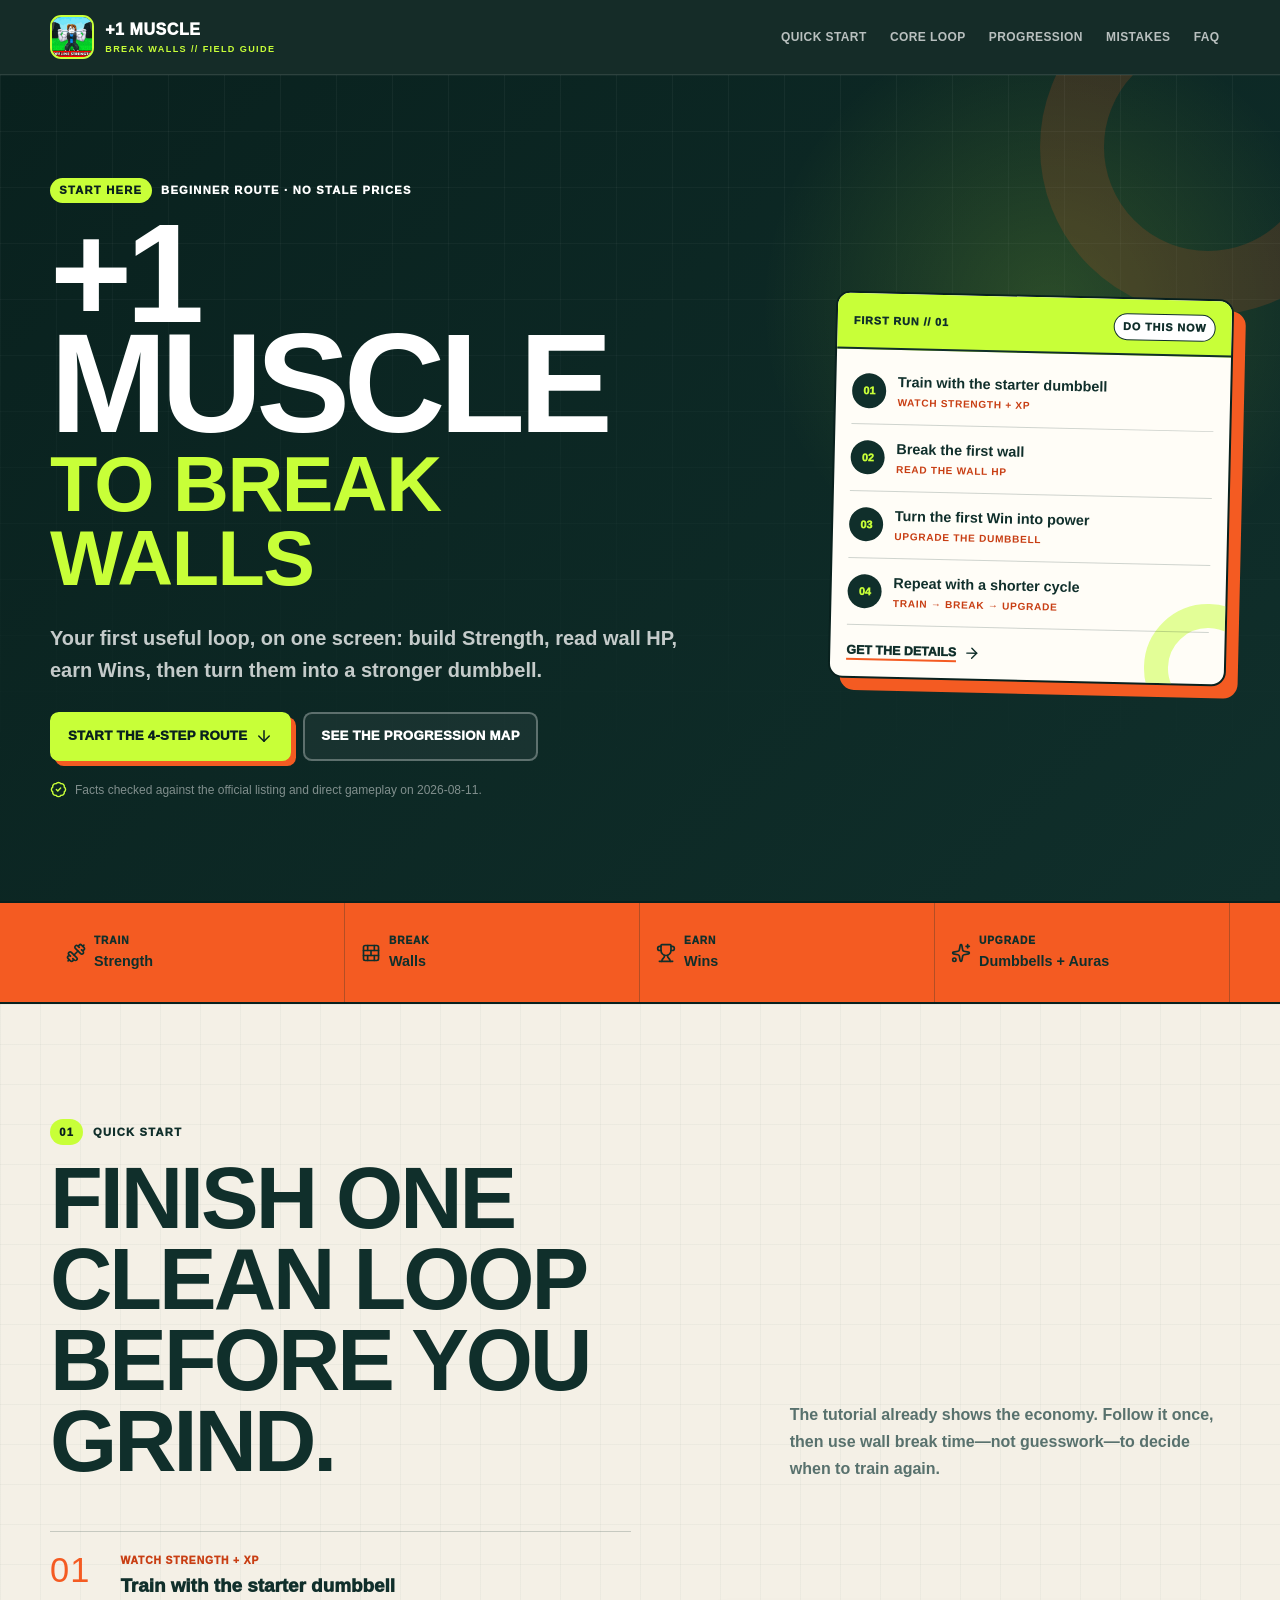
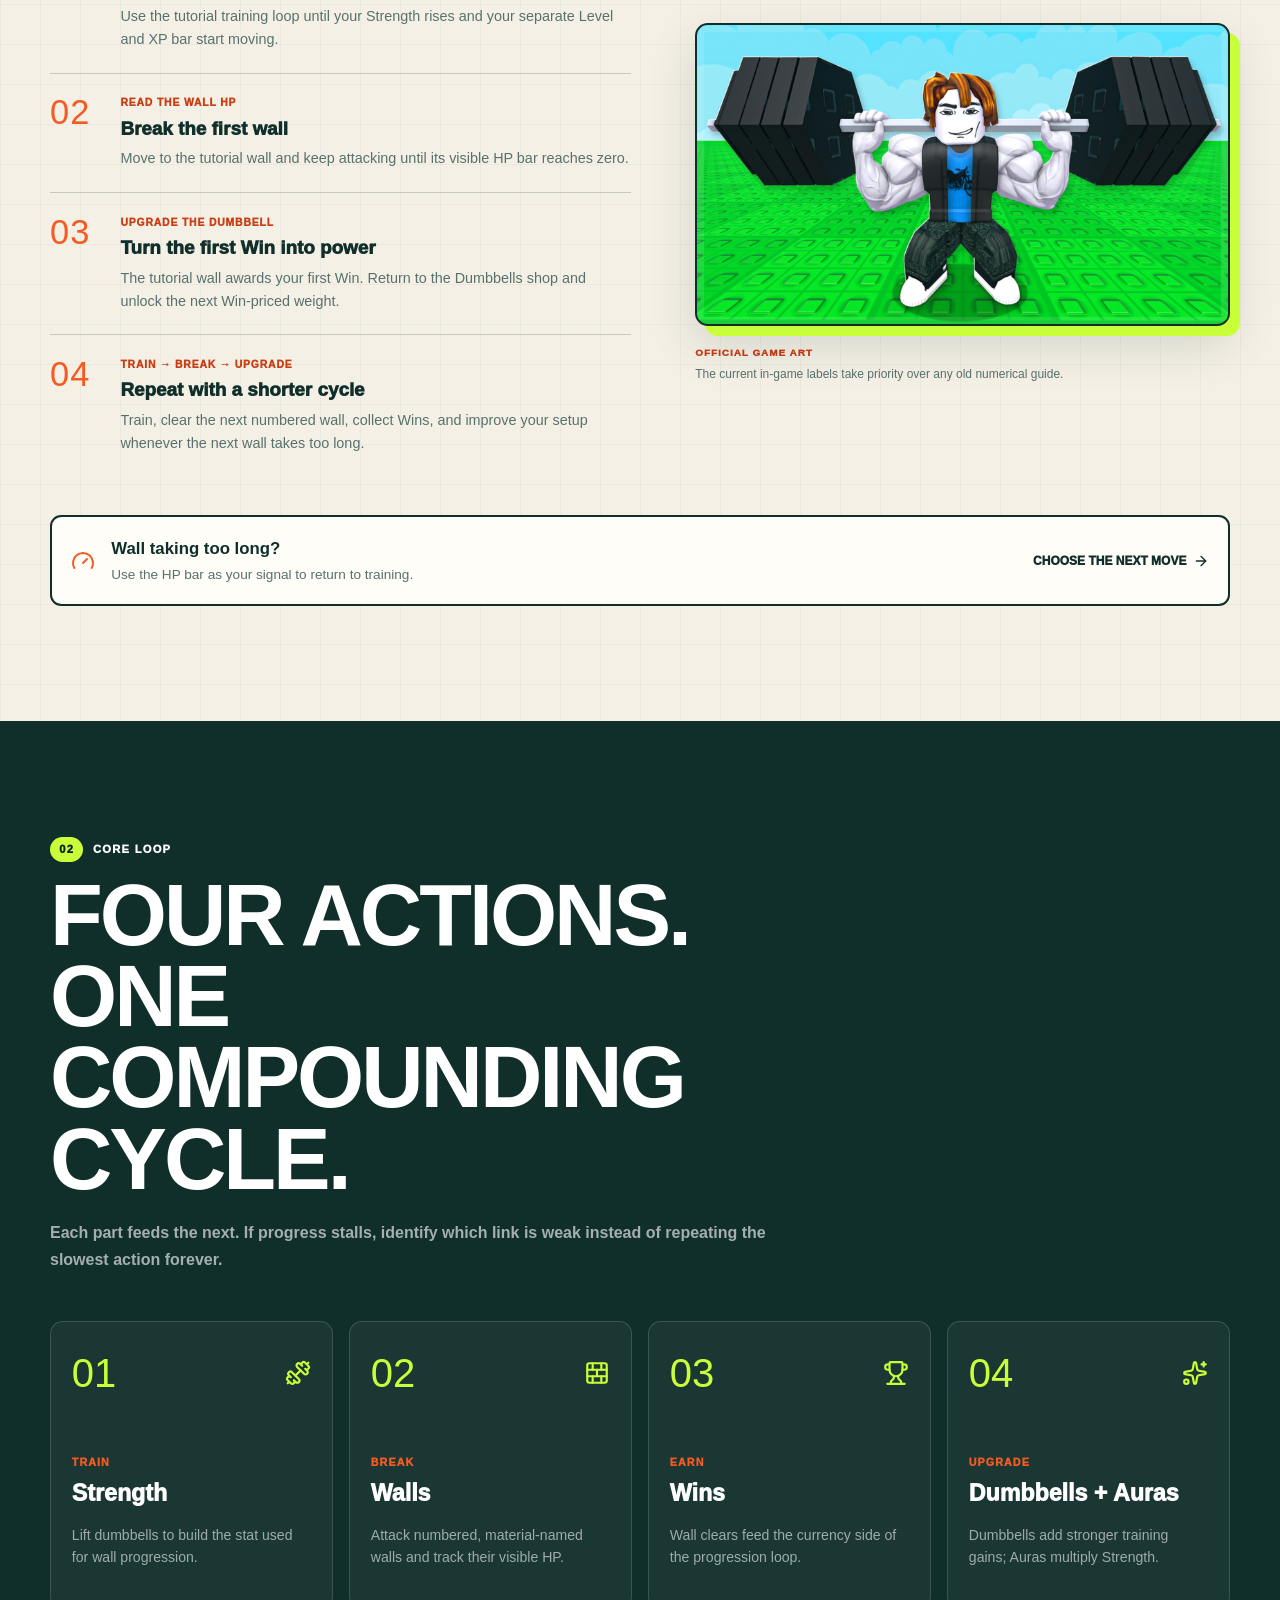
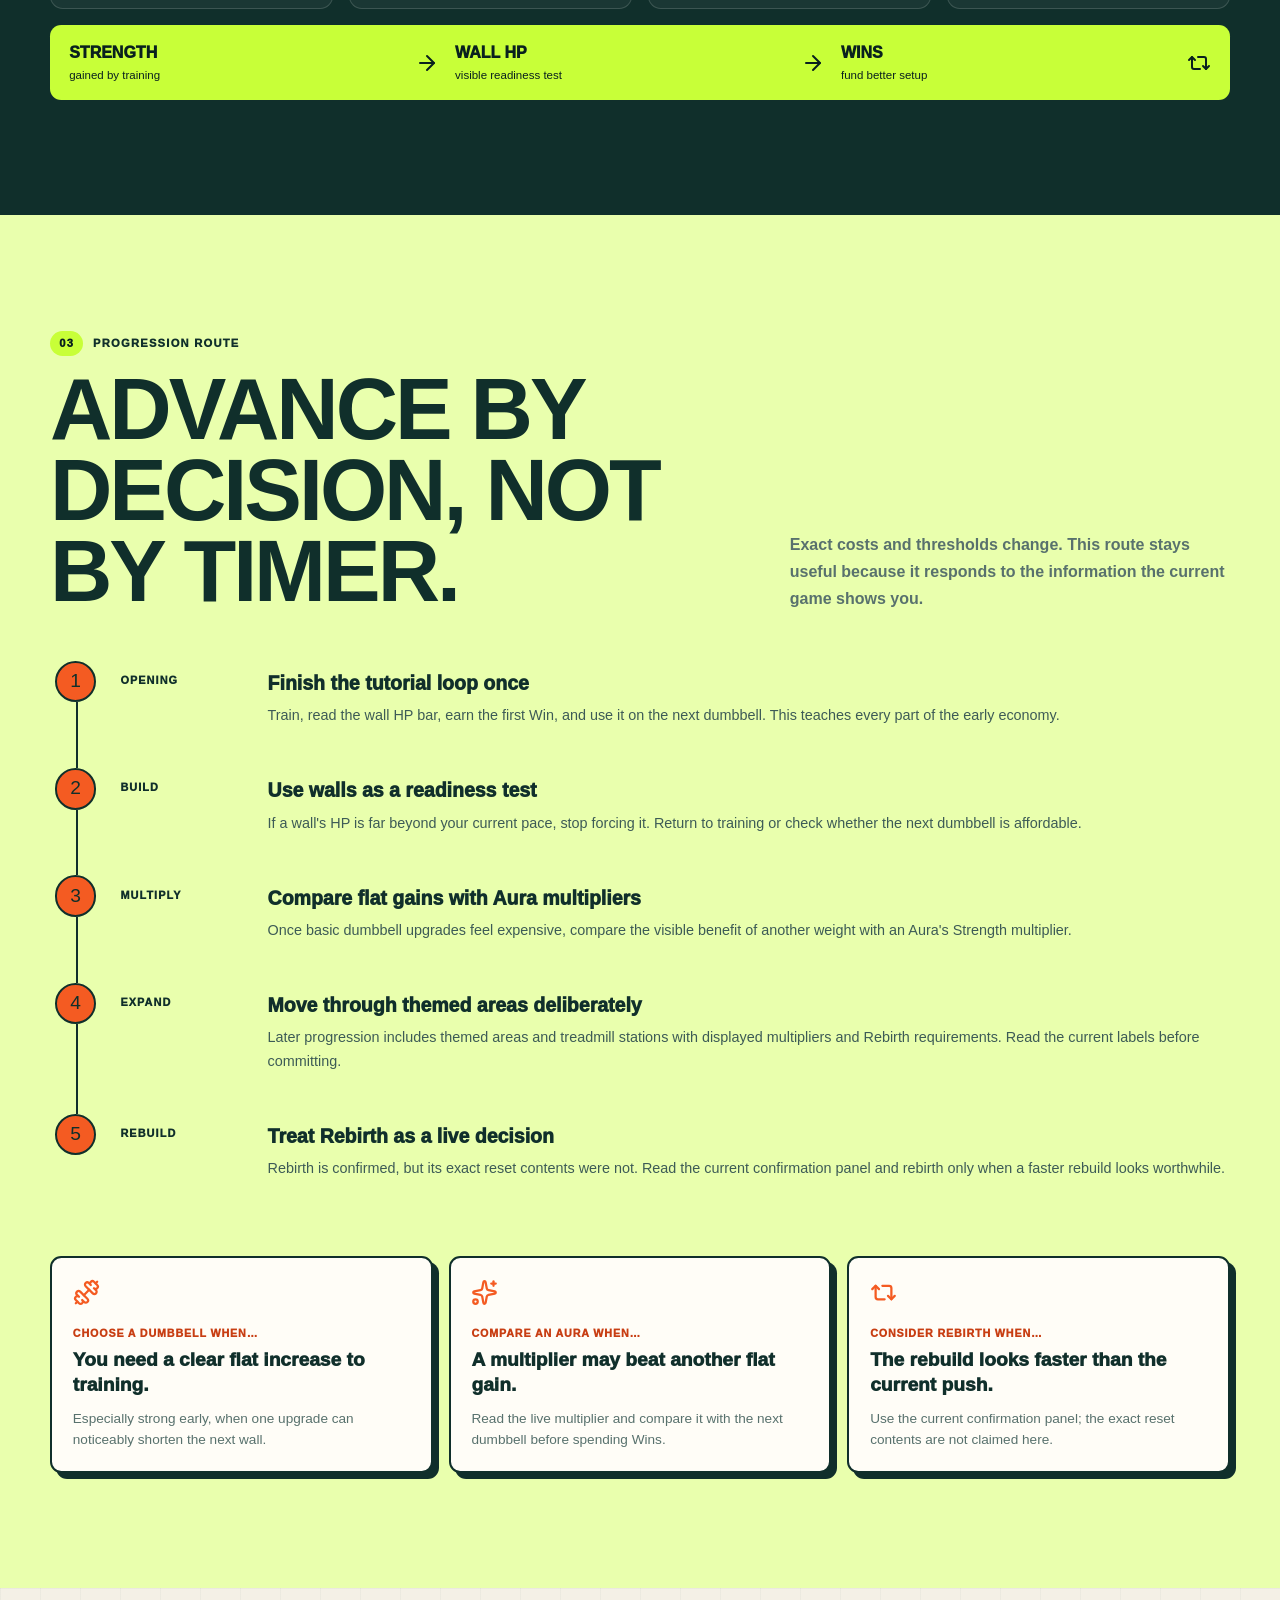
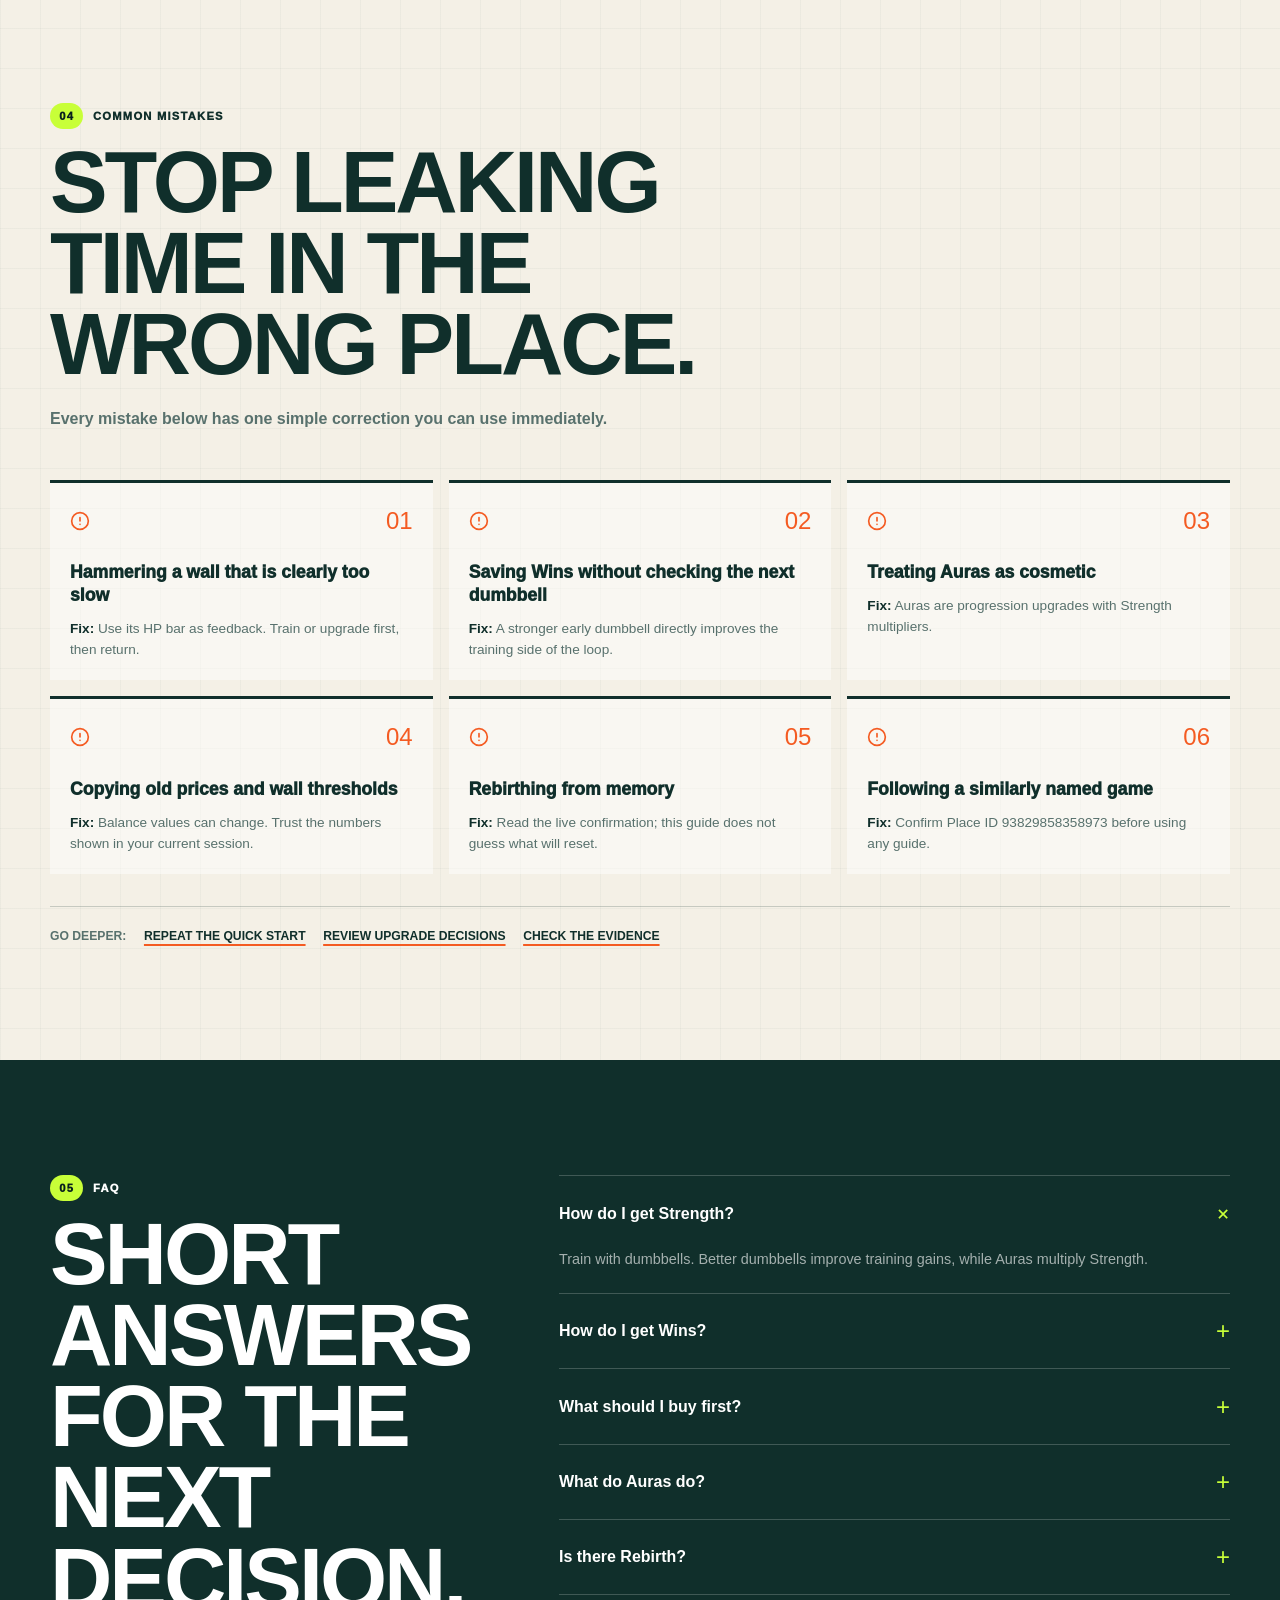
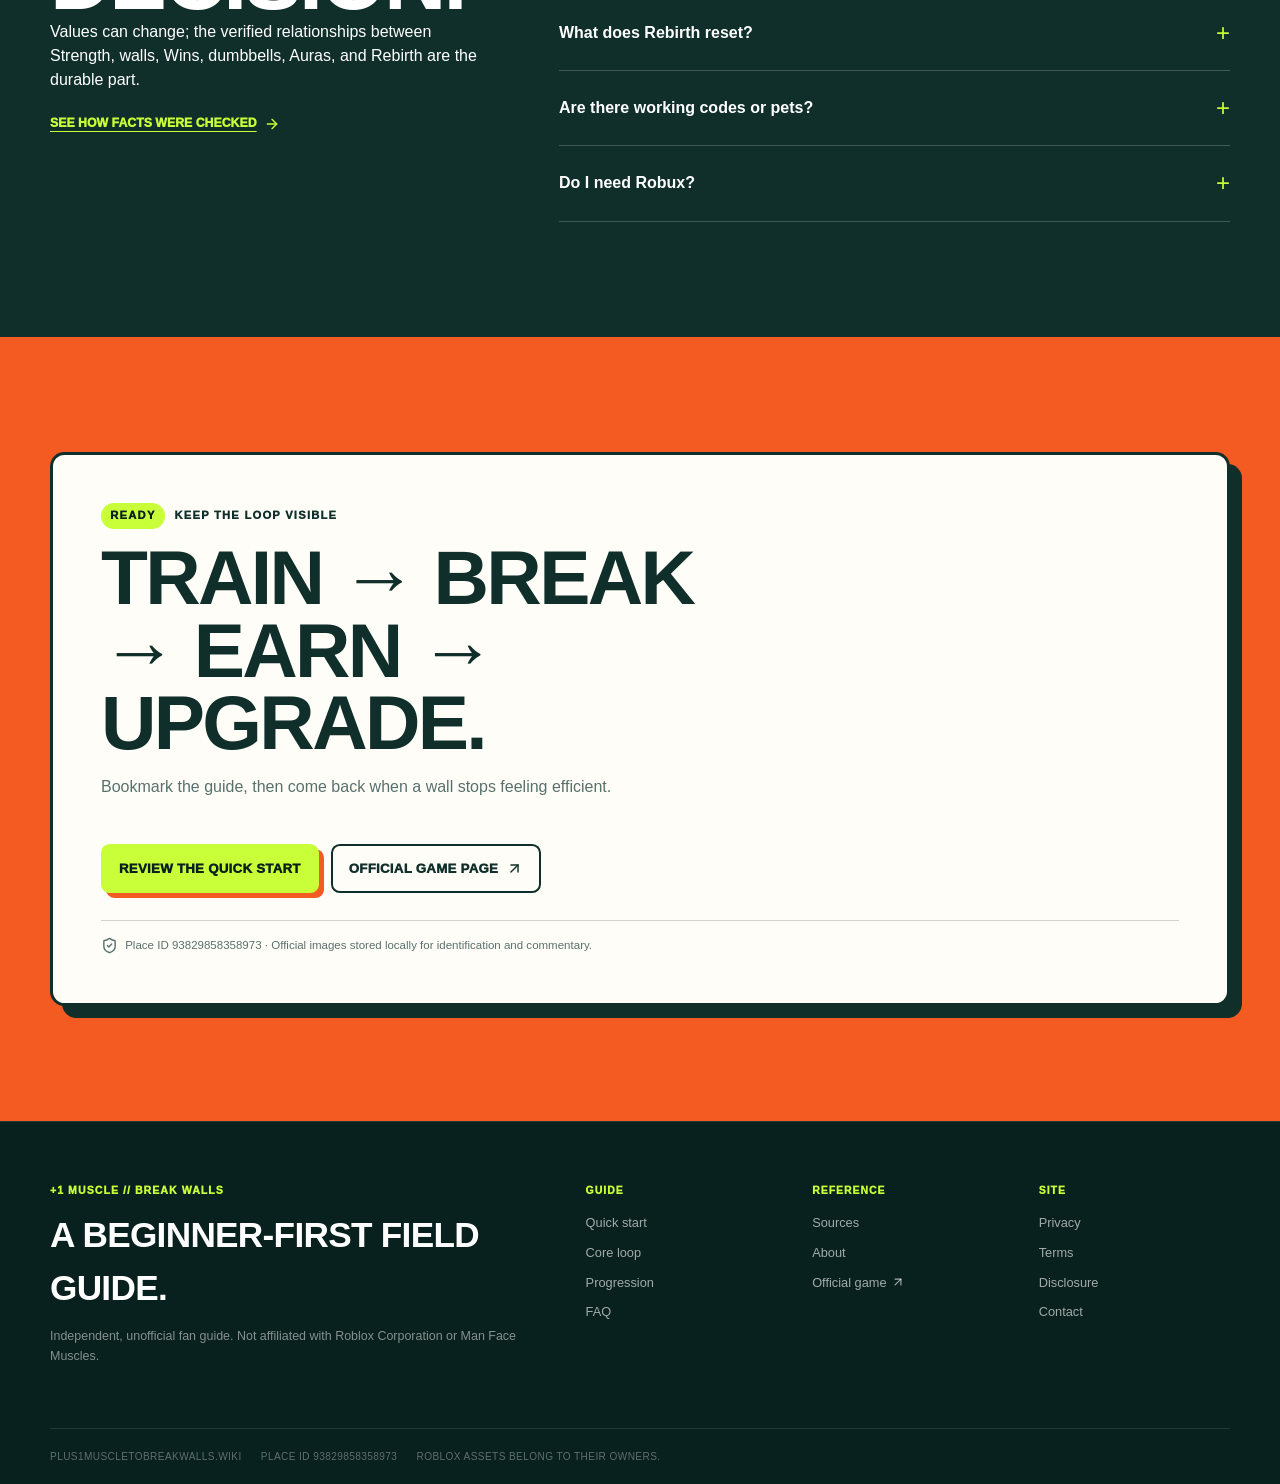
==== commit f17a2471: "Adsterra: Popunder + Social Bar only (remove Banner/Native) Banner/Native keys blanked (units kept i" ====
--- a/index.html
+++ b/index.html
@@ -1 +1 @@
-<!DOCTYPE html><!--5btTzInHJg1WQpFb9KJuz--><html lang="en" data-scroll-behavior="smooth"><head><meta charSet="utf-8"/><meta name="viewport" content="width=device-width, initial-scale=1"/><link rel="preload" as="image" href="/images/plus1-muscle-thumbnail-1.png"/><link rel="stylesheet" href="/_next/static/chunks/105041db9f427576.css" data-precedence="next"/><link rel="preload" as="script" fetchPriority="low" href="/_next/static/chunks/182a3477ce1b3c5d.js"/><script src="/_next/static/chunks/e35d806a57afc55f.js" async=""></script><script src="/_next/static/chunks/8d331f1814dcf09f.js" async=""></script><script src="/_next/static/chunks/9d9122e707d1e105.js" async=""></script><script src="/_next/static/chunks/turbopack-cef11da663e21bf4.js" async=""></script><script src="/_next/static/chunks/e45ca798ae3527ac.js" async=""></script><script src="/_next/static/chunks/2dc18830242486fb.js" async=""></script><script src="/_next/static/chunks/a98b213bd061916f.js" async=""></script><meta name="theme-color" content="#102f2b"/><meta name="color-scheme" content="light"/><title>+1 Muscle to Break Walls Guide — Start Strong, Progress Faster</title><meta name="description" content="Beginner-first +1 Muscle to Break Walls guide: train Strength, clear wall HP, earn Wins, choose dumbbells and Auras, progress through areas, and Rebirth safely."/><meta name="application-name" content="+1 Muscle to Break Walls Wiki"/><link rel="manifest" href="/manifest.webmanifest"/><meta name="keywords" content="+1 Muscle to Break Walls,+1 Muscle to Break Walls guide,+1 Muscle to Break Walls wiki,+1 Muscle to Break Walls beginner guide,+1 Muscle to Break Walls Auras,+1 Muscle to Break Walls Rebirth,Roblox wall breaking simulator"/><meta name="robots" content="index, follow"/><meta name="category" content="games"/><link rel="canonical" href="https://plus1muscletobreakwalls.wiki/"/><meta property="og:title" content="+1 Muscle to Break Walls Beginner Guide"/><meta property="og:description" content="The practical train, break, earn, and upgrade route for new players."/><meta property="og:url" content="https://plus1muscletobreakwalls.wiki/"/><meta property="og:image" content="https://plus1muscletobreakwalls.wiki/og.png"/><meta property="og:image:width" content="1731"/><meta property="og:image:height" content="909"/><meta property="og:image:alt" content="+1 Muscle to Break Walls beginner field guide"/><meta property="og:type" content="website"/><meta name="twitter:card" content="summary_large_image"/><meta name="twitter:title" content="+1 Muscle to Break Walls Beginner Guide"/><meta name="twitter:description" content="The practical train, break, earn, and upgrade route for new players."/><meta name="twitter:image" content="https://plus1muscletobreakwalls.wiki/og.png"/><link rel="icon" href="/images/plus1-muscle-icon.png" type="image/png" sizes="512x512"/><link rel="apple-touch-icon" href="/images/plus1-muscle-icon.png" type="image/png" sizes="512x512"/><script src="/_next/static/chunks/a6dad97d9634a72d.js" noModule=""></script></head><body><div hidden=""><!--$--><!--/$--></div><a href="#main-content" class="skip-link">Skip to content</a><header class="site-header"><div class="site-shell header-inner"><a class="brand" aria-label="+1 Muscle to Break Walls Wiki home" href="/"><img alt="" loading="lazy" width="44" height="44" decoding="async" data-nimg="1" style="color:transparent" src="/images/plus1-muscle-icon.png"/><span><strong>+1 MUSCLE</strong><small>BREAK WALLS // FIELD GUIDE</small></span></a><nav class="desktop-nav" aria-label="Primary navigation"><a href="/#quick-start">Quick Start</a><a href="/#core-loop">Core Loop</a><a href="/#progression">Progression</a><a href="/#mistakes">Mistakes</a><a href="/#faq">FAQ</a></nav><button type="button" class="menu-button" aria-expanded="false" aria-controls="mobile-navigation" aria-label="Open navigation"><svg xmlns="http://www.w3.org/2000/svg" width="24" height="24" viewBox="0 0 24 24" fill="none" stroke="currentColor" stroke-width="2" stroke-linecap="round" stroke-linejoin="round" class="lucide lucide-menu" aria-hidden="true"><path d="M4 5h16"></path><path d="M4 12h16"></path><path d="M4 19h16"></path></svg></button></div></header><div id="main-content" tabindex="-1"><main><script type="application/ld+json">{"@context":"https://schema.org","@type":"WebSite","name":"+1 Muscle to Break Walls Wiki","url":"https://plus1muscletobreakwalls.wiki/","description":"Beginner-first +1 Muscle to Break Walls guide: train Strength, clear wall HP, earn Wins, choose dumbbells and Auras, progress through areas, and Rebirth safely.","inLanguage":"en","isAccessibleForFree":true}</script><script type="application/ld+json">{"@context":"https://schema.org","@type":"VideoGame","name":"💪 +1 Muscle to Break Walls","url":"https://www.roblox.com/games/93829858358973/1-Muscle-to-Break-Walls","gamePlatform":"Roblox","applicationCategory":"Game","genre":["Simulation","Incremental Simulator"],"identifier":"93829858358973","author":{"@type":"Organization","name":"Man Face Muscles"}}</script><script type="application/ld+json">{"@context":"https://schema.org","@type":"FAQPage","mainEntity":[{"@type":"Question","name":"How do I get Strength?","acceptedAnswer":{"@type":"Answer","text":"Train with dumbbells. Better dumbbells improve training gains, while Auras multiply Strength."}},{"@type":"Question","name":"How do I get Wins?","acceptedAnswer":{"@type":"Answer","text":"Clear wall stages. The tutorial wall awards the first Win, and wall progression continues feeding the upgrade loop."}},{"@type":"Question","name":"What should I buy first?","acceptedAnswer":{"@type":"Answer","text":"A stronger Win-priced dumbbell is the safest early upgrade because it directly improves training. Compare the live shop values before spending."}},{"@type":"Question","name":"What do Auras do?","acceptedAnswer":{"@type":"Answer","text":"Auras provide Strength multipliers. They are progression upgrades, not just visual effects."}},{"@type":"Question","name":"Is there Rebirth?","acceptedAnswer":{"@type":"Answer","text":"Yes. Rebirth is confirmed by the tutorial, the in-game interface, and the official First Rebirth badge."}},{"@type":"Question","name":"What does Rebirth reset?","acceptedAnswer":{"@type":"Answer","text":"The exact reset contents were not verified reliably. Read the current in-game confirmation before using Rebirth."}},{"@type":"Question","name":"Are there working codes or pets?","acceptedAnswer":{"@type":"Answer","text":"No official code system, working code, or pet system was verified for this guide. We do not publish guesses."}},{"@type":"Question","name":"Do I need Robux?","acceptedAnswer":{"@type":"Answer","text":"Normal progression through Wins, dumbbells, walls, and Auras is visible. Optional paid boosts also exist, but this guide does not assume they are required."}}]}</script><section class="hero" aria-labelledby="hero-title"><div class="hero-grid" aria-hidden="true"></div><div class="site-shell hero-layout"><div class="hero-copy"><p class="eyebrow"><span>START HERE</span> Beginner route · no stale prices</p><h1 id="hero-title">+1 Muscle<span>to Break Walls</span></h1><p class="hero-deck">Your first useful loop, on one screen: build Strength, read wall HP, earn Wins, then turn them into a stronger dumbbell.</p><div class="hero-actions"><a class="button button-primary" href="#quick-start">Start the 4-step route <svg xmlns="http://www.w3.org/2000/svg" width="18" height="18" viewBox="0 0 24 24" fill="none" stroke="currentColor" stroke-width="2" stroke-linecap="round" stroke-linejoin="round" class="lucide lucide-arrow-down" aria-hidden="true"><path d="M12 5v14"></path><path d="m19 12-7 7-7-7"></path></svg></a><a class="button button-secondary" href="#progression">See the progression map</a></div><p class="verification-line"><svg xmlns="http://www.w3.org/2000/svg" width="17" height="17" viewBox="0 0 24 24" fill="none" stroke="currentColor" stroke-width="2" stroke-linecap="round" stroke-linejoin="round" class="lucide lucide-badge-check" aria-hidden="true"><path d="M3.85 8.62a4 4 0 0 1 4.78-4.77 4 4 0 0 1 6.74 0 4 4 0 0 1 4.78 4.78 4 4 0 0 1 0 6.74 4 4 0 0 1-4.77 4.78 4 4 0 0 1-6.75 0 4 4 0 0 1-4.78-4.77 4 4 0 0 1 0-6.76Z"></path><path d="m9 12 2 2 4-4"></path></svg> Facts checked against the official listing and direct gameplay on <!-- -->2026-08-11<!-- -->.</p></div><aside class="starter-card" aria-label="First run checklist"><div class="starter-card-head"><p>FIRST RUN // 01</p><span>Do this now</span></div><ol class="hero-checklist"><li><span>01</span><div><strong>Train with the starter dumbbell</strong><small>Watch Strength + XP</small></div></li><li><span>02</span><div><strong>Break the first wall</strong><small>Read the wall HP</small></div></li><li><span>03</span><div><strong>Turn the first Win into power</strong><small>Upgrade the dumbbell</small></div></li><li><span>04</span><div><strong>Repeat with a shorter cycle</strong><small>Train → Break → Upgrade</small></div></li></ol><a href="#quick-start" class="starter-link">Get the details <svg xmlns="http://www.w3.org/2000/svg" width="17" height="17" viewBox="0 0 24 24" fill="none" stroke="currentColor" stroke-width="2" stroke-linecap="round" stroke-linejoin="round" class="lucide lucide-arrow-right" aria-hidden="true"><path d="M5 12h14"></path><path d="m12 5 7 7-7 7"></path></svg></a></aside></div></section><section class="loop-strip" aria-label="Core gameplay loop summary"><div class="site-shell loop-strip-inner"><a href="#core-loop" class="loop-chip"><svg xmlns="http://www.w3.org/2000/svg" width="20" height="20" viewBox="0 0 24 24" fill="none" stroke="currentColor" stroke-width="2" stroke-linecap="round" stroke-linejoin="round" class="lucide lucide-dumbbell" aria-hidden="true"><path d="M17.596 12.768a2 2 0 1 0 2.829-2.829l-1.768-1.767a2 2 0 0 0 2.828-2.829l-2.828-2.828a2 2 0 0 0-2.829 2.828l-1.767-1.768a2 2 0 1 0-2.829 2.829z"></path><path d="m2.5 21.5 1.4-1.4"></path><path d="m20.1 3.9 1.4-1.4"></path><path d="M5.343 21.485a2 2 0 1 0 2.829-2.828l1.767 1.768a2 2 0 1 0 2.829-2.829l-6.364-6.364a2 2 0 1 0-2.829 2.829l1.768 1.767a2 2 0 0 0-2.828 2.829z"></path><path d="m9.6 14.4 4.8-4.8"></path></svg><span>Train</span><strong>Strength</strong></a><a href="#core-loop" class="loop-chip"><svg xmlns="http://www.w3.org/2000/svg" width="20" height="20" viewBox="0 0 24 24" fill="none" stroke="currentColor" stroke-width="2" stroke-linecap="round" stroke-linejoin="round" class="lucide lucide-brick-wall" aria-hidden="true"><rect width="18" height="18" x="3" y="3" rx="2"></rect><path d="M12 9v6"></path><path d="M16 15v6"></path><path d="M16 3v6"></path><path d="M3 15h18"></path><path d="M3 9h18"></path><path d="M8 15v6"></path><path d="M8 3v6"></path></svg><span>Break</span><strong>Walls</strong></a><a href="#core-loop" class="loop-chip"><svg xmlns="http://www.w3.org/2000/svg" width="20" height="20" viewBox="0 0 24 24" fill="none" stroke="currentColor" stroke-width="2" stroke-linecap="round" stroke-linejoin="round" class="lucide lucide-trophy" aria-hidden="true"><path d="M10 14.66v1.626a2 2 0 0 1-.976 1.696A5 5 0 0 0 7 21.978"></path><path d="M14 14.66v1.626a2 2 0 0 0 .976 1.696A5 5 0 0 1 17 21.978"></path><path d="M18 9h1.5a1 1 0 0 0 0-5H18"></path><path d="M4 22h16"></path><path d="M6 9a6 6 0 0 0 12 0V3a1 1 0 0 0-1-1H7a1 1 0 0 0-1 1z"></path><path d="M6 9H4.5a1 1 0 0 1 0-5H6"></path></svg><span>Earn</span><strong>Wins</strong></a><a href="#core-loop" class="loop-chip"><svg xmlns="http://www.w3.org/2000/svg" width="20" height="20" viewBox="0 0 24 24" fill="none" stroke="currentColor" stroke-width="2" stroke-linecap="round" stroke-linejoin="round" class="lucide lucide-sparkles" aria-hidden="true"><path d="M11.017 2.814a1 1 0 0 1 1.966 0l1.051 5.558a2 2 0 0 0 1.594 1.594l5.558 1.051a1 1 0 0 1 0 1.966l-5.558 1.051a2 2 0 0 0-1.594 1.594l-1.051 5.558a1 1 0 0 1-1.966 0l-1.051-5.558a2 2 0 0 0-1.594-1.594l-5.558-1.051a1 1 0 0 1 0-1.966l5.558-1.051a2 2 0 0 0 1.594-1.594z"></path><path d="M20 2v4"></path><path d="M22 4h-4"></path><circle cx="4" cy="20" r="2"></circle></svg><span>Upgrade</span><strong>Dumbbells + Auras</strong></a></div></section><section id="quick-start" class="section section-paper scroll-target"><div class="site-shell"><div class="section-heading split-heading"><div><p class="eyebrow"><span>01</span> Quick start</p><h2>Finish one clean loop before you grind.</h2></div><p>The tutorial already shows the economy. Follow it once, then use wall break time—not guesswork—to decide when to train again.</p></div><div class="quick-start-layout"><ol class="step-list"><li><div class="step-index">01</div><div class="step-copy"><p>Watch Strength + XP</p><h3>Train with the starter dumbbell</h3><span>Use the tutorial training loop until your Strength rises and your separate Level and XP bar start moving.</span></div></li><li><div class="step-index">02</div><div class="step-copy"><p>Read the wall HP</p><h3>Break the first wall</h3><span>Move to the tutorial wall and keep attacking until its visible HP bar reaches zero.</span></div></li><li><div class="step-index">03</div><div class="step-copy"><p>Upgrade the dumbbell</p><h3>Turn the first Win into power</h3><span>The tutorial wall awards your first Win. Return to the Dumbbells shop and unlock the next Win-priced weight.</span></div></li><li><div class="step-index">04</div><div class="step-copy"><p>Train → Break → Upgrade</p><h3>Repeat with a shorter cycle</h3><span>Train, clear the next numbered wall, collect Wins, and improve your setup whenever the next wall takes too long.</span></div></li></ol><figure class="game-figure"><div class="figure-frame"><img alt="Official +1 Muscle to Break Walls promotional scene from the Roblox listing" width="768" height="432" decoding="async" data-nimg="1" style="color:transparent" src="/images/plus1-muscle-thumbnail-1.png"/></div><figcaption><span>OFFICIAL GAME ART</span>The current in-game labels take priority over any old numerical guide.</figcaption></figure></div><div class="next-link-panel"><svg xmlns="http://www.w3.org/2000/svg" width="24" height="24" viewBox="0 0 24 24" fill="none" stroke="currentColor" stroke-width="2" stroke-linecap="round" stroke-linejoin="round" class="lucide lucide-gauge" aria-hidden="true"><path d="m12 14 4-4"></path><path d="M3.34 19a10 10 0 1 1 17.32 0"></path></svg><div><strong>Wall taking too long?</strong><span>Use the HP bar as your signal to return to training.</span></div><a href="#progression">Choose the next move <svg xmlns="http://www.w3.org/2000/svg" width="16" height="16" viewBox="0 0 24 24" fill="none" stroke="currentColor" stroke-width="2" stroke-linecap="round" stroke-linejoin="round" class="lucide lucide-arrow-right" aria-hidden="true"><path d="M5 12h14"></path><path d="m12 5 7 7-7 7"></path></svg></a></div></div></section><section id="core-loop" class="section section-ink scroll-target"><div class="site-shell"><div class="section-heading section-heading-light"><p class="eyebrow"><span>02</span> Core loop</p><h2>Four actions. One compounding cycle.</h2><p>Each part feeds the next. If progress stalls, identify which link is weak instead of repeating the slowest action forever.</p></div><div class="loop-cards"><article><div class="loop-card-top"><span>01</span><svg xmlns="http://www.w3.org/2000/svg" width="26" height="26" viewBox="0 0 24 24" fill="none" stroke="currentColor" stroke-width="2" stroke-linecap="round" stroke-linejoin="round" class="lucide lucide-dumbbell" aria-hidden="true"><path d="M17.596 12.768a2 2 0 1 0 2.829-2.829l-1.768-1.767a2 2 0 0 0 2.828-2.829l-2.828-2.828a2 2 0 0 0-2.829 2.828l-1.767-1.768a2 2 0 1 0-2.829 2.829z"></path><path d="m2.5 21.5 1.4-1.4"></path><path d="m20.1 3.9 1.4-1.4"></path><path d="M5.343 21.485a2 2 0 1 0 2.829-2.828l1.767 1.768a2 2 0 1 0 2.829-2.829l-6.364-6.364a2 2 0 1 0-2.829 2.829l1.768 1.767a2 2 0 0 0-2.828 2.829z"></path><path d="m9.6 14.4 4.8-4.8"></path></svg></div><p>Train</p><h3>Strength</h3><div>Lift dumbbells to build the stat used for wall progression.</div></article><article><div class="loop-card-top"><span>02</span><svg xmlns="http://www.w3.org/2000/svg" width="26" height="26" viewBox="0 0 24 24" fill="none" stroke="currentColor" stroke-width="2" stroke-linecap="round" stroke-linejoin="round" class="lucide lucide-brick-wall" aria-hidden="true"><rect width="18" height="18" x="3" y="3" rx="2"></rect><path d="M12 9v6"></path><path d="M16 15v6"></path><path d="M16 3v6"></path><path d="M3 15h18"></path><path d="M3 9h18"></path><path d="M8 15v6"></path><path d="M8 3v6"></path></svg></div><p>Break</p><h3>Walls</h3><div>Attack numbered, material-named walls and track their visible HP.</div></article><article><div class="loop-card-top"><span>03</span><svg xmlns="http://www.w3.org/2000/svg" width="26" height="26" viewBox="0 0 24 24" fill="none" stroke="currentColor" stroke-width="2" stroke-linecap="round" stroke-linejoin="round" class="lucide lucide-trophy" aria-hidden="true"><path d="M10 14.66v1.626a2 2 0 0 1-.976 1.696A5 5 0 0 0 7 21.978"></path><path d="M14 14.66v1.626a2 2 0 0 0 .976 1.696A5 5 0 0 1 17 21.978"></path><path d="M18 9h1.5a1 1 0 0 0 0-5H18"></path><path d="M4 22h16"></path><path d="M6 9a6 6 0 0 0 12 0V3a1 1 0 0 0-1-1H7a1 1 0 0 0-1 1z"></path><path d="M6 9H4.5a1 1 0 0 1 0-5H6"></path></svg></div><p>Earn</p><h3>Wins</h3><div>Wall clears feed the currency side of the progression loop.</div></article><article><div class="loop-card-top"><span>04</span><svg xmlns="http://www.w3.org/2000/svg" width="26" height="26" viewBox="0 0 24 24" fill="none" stroke="currentColor" stroke-width="2" stroke-linecap="round" stroke-linejoin="round" class="lucide lucide-sparkles" aria-hidden="true"><path d="M11.017 2.814a1 1 0 0 1 1.966 0l1.051 5.558a2 2 0 0 0 1.594 1.594l5.558 1.051a1 1 0 0 1 0 1.966l-5.558 1.051a2 2 0 0 0-1.594 1.594l-1.051 5.558a1 1 0 0 1-1.966 0l-1.051-5.558a2 2 0 0 0-1.594-1.594l-5.558-1.051a1 1 0 0 1 0-1.966l5.558-1.051a2 2 0 0 0 1.594-1.594z"></path><path d="M20 2v4"></path><path d="M22 4h-4"></path><circle cx="4" cy="20" r="2"></circle></svg></div><p>Upgrade</p><h3>Dumbbells + Auras</h3><div>Dumbbells add stronger training gains; Auras multiply Strength.</div></article></div><div class="fact-rail"><div><strong>Strength</strong><span>gained by training</span></div><svg xmlns="http://www.w3.org/2000/svg" width="24" height="24" viewBox="0 0 24 24" fill="none" stroke="currentColor" stroke-width="2" stroke-linecap="round" stroke-linejoin="round" class="lucide lucide-arrow-right" aria-hidden="true"><path d="M5 12h14"></path><path d="m12 5 7 7-7 7"></path></svg><div><strong>Wall HP</strong><span>visible readiness test</span></div><svg xmlns="http://www.w3.org/2000/svg" width="24" height="24" viewBox="0 0 24 24" fill="none" stroke="currentColor" stroke-width="2" stroke-linecap="round" stroke-linejoin="round" class="lucide lucide-arrow-right" aria-hidden="true"><path d="M5 12h14"></path><path d="m12 5 7 7-7 7"></path></svg><div><strong>Wins</strong><span>fund better setup</span></div><svg xmlns="http://www.w3.org/2000/svg" width="24" height="24" viewBox="0 0 24 24" fill="none" stroke="currentColor" stroke-width="2" stroke-linecap="round" stroke-linejoin="round" class="lucide lucide-repeat2 lucide-repeat-2" aria-hidden="true"><path d="m2 9 3-3 3 3"></path><path d="M13 18H7a2 2 0 0 1-2-2V6"></path><path d="m22 15-3 3-3-3"></path><path d="M11 6h6a2 2 0 0 1 2 2v10"></path></svg></div></div></section><section id="progression" class="section section-lime scroll-target"><div class="site-shell"><div class="section-heading split-heading"><div><p class="eyebrow"><span>03</span> Progression route</p><h2>Advance by decision, not by timer.</h2></div><p>Exact costs and thresholds change. This route stays useful because it responds to the information the current game shows you.</p></div><ol class="route-list"><li><div class="route-marker"><span>1</span></div><div class="route-phase">Opening</div><div class="route-copy"><h3>Finish the tutorial loop once</h3><p>Train, read the wall HP bar, earn the first Win, and use it on the next dumbbell. This teaches every part of the early economy.</p></div></li><li><div class="route-marker"><span>2</span></div><div class="route-phase">Build</div><div class="route-copy"><h3>Use walls as a readiness test</h3><p>If a wall&#x27;s HP is far beyond your current pace, stop forcing it. Return to training or check whether the next dumbbell is affordable.</p></div></li><li><div class="route-marker"><span>3</span></div><div class="route-phase">Multiply</div><div class="route-copy"><h3>Compare flat gains with Aura multipliers</h3><p>Once basic dumbbell upgrades feel expensive, compare the visible benefit of another weight with an Aura&#x27;s Strength multiplier.</p></div></li><li><div class="route-marker"><span>4</span></div><div class="route-phase">Expand</div><div class="route-copy"><h3>Move through themed areas deliberately</h3><p>Later progression includes themed areas and treadmill stations with displayed multipliers and Rebirth requirements. Read the current labels before committing.</p></div></li><li><div class="route-marker"><span>5</span></div><div class="route-phase">Rebuild</div><div class="route-copy"><h3>Treat Rebirth as a live decision</h3><p>Rebirth is confirmed, but its exact reset contents were not. Read the current confirmation panel and rebirth only when a faster rebuild looks worthwhile.</p></div></li></ol><div class="decision-grid"><article><svg xmlns="http://www.w3.org/2000/svg" width="27" height="27" viewBox="0 0 24 24" fill="none" stroke="currentColor" stroke-width="2" stroke-linecap="round" stroke-linejoin="round" class="lucide lucide-dumbbell" aria-hidden="true"><path d="M17.596 12.768a2 2 0 1 0 2.829-2.829l-1.768-1.767a2 2 0 0 0 2.828-2.829l-2.828-2.828a2 2 0 0 0-2.829 2.828l-1.767-1.768a2 2 0 1 0-2.829 2.829z"></path><path d="m2.5 21.5 1.4-1.4"></path><path d="m20.1 3.9 1.4-1.4"></path><path d="M5.343 21.485a2 2 0 1 0 2.829-2.828l1.767 1.768a2 2 0 1 0 2.829-2.829l-6.364-6.364a2 2 0 1 0-2.829 2.829l1.768 1.767a2 2 0 0 0-2.828 2.829z"></path><path d="m9.6 14.4 4.8-4.8"></path></svg><p>Choose a dumbbell when…</p><h3>You need a clear flat increase to training.</h3><span>Especially strong early, when one upgrade can noticeably shorten the next wall.</span></article><article><svg xmlns="http://www.w3.org/2000/svg" width="27" height="27" viewBox="0 0 24 24" fill="none" stroke="currentColor" stroke-width="2" stroke-linecap="round" stroke-linejoin="round" class="lucide lucide-sparkles" aria-hidden="true"><path d="M11.017 2.814a1 1 0 0 1 1.966 0l1.051 5.558a2 2 0 0 0 1.594 1.594l5.558 1.051a1 1 0 0 1 0 1.966l-5.558 1.051a2 2 0 0 0-1.594 1.594l-1.051 5.558a1 1 0 0 1-1.966 0l-1.051-5.558a2 2 0 0 0-1.594-1.594l-5.558-1.051a1 1 0 0 1 0-1.966l5.558-1.051a2 2 0 0 0 1.594-1.594z"></path><path d="M20 2v4"></path><path d="M22 4h-4"></path><circle cx="4" cy="20" r="2"></circle></svg><p>Compare an Aura when…</p><h3>A multiplier may beat another flat gain.</h3><span>Read the live multiplier and compare it with the next dumbbell before spending Wins.</span></article><article><svg xmlns="http://www.w3.org/2000/svg" width="27" height="27" viewBox="0 0 24 24" fill="none" stroke="currentColor" stroke-width="2" stroke-linecap="round" stroke-linejoin="round" class="lucide lucide-repeat2 lucide-repeat-2" aria-hidden="true"><path d="m2 9 3-3 3 3"></path><path d="M13 18H7a2 2 0 0 1-2-2V6"></path><path d="m22 15-3 3-3-3"></path><path d="M11 6h6a2 2 0 0 1 2 2v10"></path></svg><p>Consider Rebirth when…</p><h3>The rebuild looks faster than the current push.</h3><span>Use the current confirmation panel; the exact reset contents are not claimed here.</span></article></div></div></section><section id="mistakes" class="section section-paper scroll-target"><div class="site-shell"><div class="section-heading"><p class="eyebrow"><span>04</span> Common mistakes</p><h2>Stop leaking time in the wrong place.</h2><p>Every mistake below has one simple correction you can use immediately.</p></div><div class="mistake-grid"><article><div><svg xmlns="http://www.w3.org/2000/svg" width="20" height="20" viewBox="0 0 24 24" fill="none" stroke="currentColor" stroke-width="2" stroke-linecap="round" stroke-linejoin="round" class="lucide lucide-circle-alert" aria-hidden="true"><circle cx="12" cy="12" r="10"></circle><line x1="12" x2="12" y1="8" y2="12"></line><line x1="12" x2="12.01" y1="16" y2="16"></line></svg><span>01</span></div><h3>Hammering a wall that is clearly too slow</h3><p><strong>Fix:</strong> <!-- -->Use its HP bar as feedback. Train or upgrade first, then return.</p></article><article><div><svg xmlns="http://www.w3.org/2000/svg" width="20" height="20" viewBox="0 0 24 24" fill="none" stroke="currentColor" stroke-width="2" stroke-linecap="round" stroke-linejoin="round" class="lucide lucide-circle-alert" aria-hidden="true"><circle cx="12" cy="12" r="10"></circle><line x1="12" x2="12" y1="8" y2="12"></line><line x1="12" x2="12.01" y1="16" y2="16"></line></svg><span>02</span></div><h3>Saving Wins without checking the next dumbbell</h3><p><strong>Fix:</strong> <!-- -->A stronger early dumbbell directly improves the training side of the loop.</p></article><article><div><svg xmlns="http://www.w3.org/2000/svg" width="20" height="20" viewBox="0 0 24 24" fill="none" stroke="currentColor" stroke-width="2" stroke-linecap="round" stroke-linejoin="round" class="lucide lucide-circle-alert" aria-hidden="true"><circle cx="12" cy="12" r="10"></circle><line x1="12" x2="12" y1="8" y2="12"></line><line x1="12" x2="12.01" y1="16" y2="16"></line></svg><span>03</span></div><h3>Treating Auras as cosmetic</h3><p><strong>Fix:</strong> <!-- -->Auras are progression upgrades with Strength multipliers.</p></article><article><div><svg xmlns="http://www.w3.org/2000/svg" width="20" height="20" viewBox="0 0 24 24" fill="none" stroke="currentColor" stroke-width="2" stroke-linecap="round" stroke-linejoin="round" class="lucide lucide-circle-alert" aria-hidden="true"><circle cx="12" cy="12" r="10"></circle><line x1="12" x2="12" y1="8" y2="12"></line><line x1="12" x2="12.01" y1="16" y2="16"></line></svg><span>04</span></div><h3>Copying old prices and wall thresholds</h3><p><strong>Fix:</strong> <!-- -->Balance values can change. Trust the numbers shown in your current session.</p></article><article><div><svg xmlns="http://www.w3.org/2000/svg" width="20" height="20" viewBox="0 0 24 24" fill="none" stroke="currentColor" stroke-width="2" stroke-linecap="round" stroke-linejoin="round" class="lucide lucide-circle-alert" aria-hidden="true"><circle cx="12" cy="12" r="10"></circle><line x1="12" x2="12" y1="8" y2="12"></line><line x1="12" x2="12.01" y1="16" y2="16"></line></svg><span>05</span></div><h3>Rebirthing from memory</h3><p><strong>Fix:</strong> <!-- -->Read the live confirmation; this guide does not guess what will reset.</p></article><article><div><svg xmlns="http://www.w3.org/2000/svg" width="20" height="20" viewBox="0 0 24 24" fill="none" stroke="currentColor" stroke-width="2" stroke-linecap="round" stroke-linejoin="round" class="lucide lucide-circle-alert" aria-hidden="true"><circle cx="12" cy="12" r="10"></circle><line x1="12" x2="12" y1="8" y2="12"></line><line x1="12" x2="12.01" y1="16" y2="16"></line></svg><span>06</span></div><h3>Following a similarly named game</h3><p><strong>Fix:</strong> <!-- -->Confirm Place ID 93829858358973 before using any guide.</p></article></div><div class="inline-links" aria-label="Continue reading"><span>Go deeper:</span><a href="#quick-start">Repeat the quick start</a><a href="#progression">Review upgrade decisions</a><a href="/sources/">Check the evidence</a></div></div></section><section id="faq" class="section section-faq scroll-target"><div class="site-shell faq-layout"><div class="section-heading section-heading-light"><p class="eyebrow"><span>05</span> FAQ</p><h2>Short answers for the next decision.</h2><p>Values can change; the verified relationships between Strength, walls, Wins, dumbbells, Auras, and Rebirth are the durable part.</p><a class="text-link" href="/sources/">See how facts were checked <svg xmlns="http://www.w3.org/2000/svg" width="16" height="16" viewBox="0 0 24 24" fill="none" stroke="currentColor" stroke-width="2" stroke-linecap="round" stroke-linejoin="round" class="lucide lucide-arrow-right" aria-hidden="true"><path d="M5 12h14"></path><path d="m12 5 7 7-7 7"></path></svg></a></div><div class="faq-list"><details open=""><summary><span>How do I get Strength?</span><strong aria-hidden="true">+</strong></summary><p>Train with dumbbells. Better dumbbells improve training gains, while Auras multiply Strength.</p></details><details><summary><span>How do I get Wins?</span><strong aria-hidden="true">+</strong></summary><p>Clear wall stages. The tutorial wall awards the first Win, and wall progression continues feeding the upgrade loop.</p></details><details><summary><span>What should I buy first?</span><strong aria-hidden="true">+</strong></summary><p>A stronger Win-priced dumbbell is the safest early upgrade because it directly improves training. Compare the live shop values before spending.</p></details><details><summary><span>What do Auras do?</span><strong aria-hidden="true">+</strong></summary><p>Auras provide Strength multipliers. They are progression upgrades, not just visual effects.</p></details><details><summary><span>Is there Rebirth?</span><strong aria-hidden="true">+</strong></summary><p>Yes. Rebirth is confirmed by the tutorial, the in-game interface, and the official First Rebirth badge.</p></details><details><summary><span>What does Rebirth reset?</span><strong aria-hidden="true">+</strong></summary><p>The exact reset contents were not verified reliably. Read the current in-game confirmation before using Rebirth.</p></details><details><summary><span>Are there working codes or pets?</span><strong aria-hidden="true">+</strong></summary><p>No official code system, working code, or pet system was verified for this guide. We do not publish guesses.</p></details><details><summary><span>Do I need Robux?</span><strong aria-hidden="true">+</strong></summary><p>Normal progression through Wins, dumbbells, walls, and Auras is visible. Optional paid boosts also exist, but this guide does not assume they are required.</p></details></div></div></section><section class="section closing-section"><div class="site-shell closing-card"><div><p class="eyebrow"><span>READY</span> Keep the loop visible</p><h2>Train → break → earn → upgrade.</h2><p>Bookmark the guide, then come back when a wall stops feeling efficient.</p></div><div class="closing-actions"><a class="button button-primary" href="#quick-start">Review the quick start</a><a class="button button-secondary" href="https://www.roblox.com/games/93829858358973/1-Muscle-to-Break-Walls" target="_blank" rel="noreferrer">Official game page <svg xmlns="http://www.w3.org/2000/svg" width="17" height="17" viewBox="0 0 24 24" fill="none" stroke="currentColor" stroke-width="2" stroke-linecap="round" stroke-linejoin="round" class="lucide lucide-arrow-up-right" aria-hidden="true"><path d="M7 7h10v10"></path><path d="M7 17 17 7"></path></svg></a></div><p class="source-note"><svg xmlns="http://www.w3.org/2000/svg" width="17" height="17" viewBox="0 0 24 24" fill="none" stroke="currentColor" stroke-width="2" stroke-linecap="round" stroke-linejoin="round" class="lucide lucide-shield-check" aria-hidden="true"><path d="M20 13c0 5-3.5 7.5-7.66 8.95a1 1 0 0 1-.67-.01C7.5 20.5 4 18 4 13V6a1 1 0 0 1 1-1c2 0 4.5-1.2 6.24-2.72a1.17 1.17 0 0 1 1.52 0C14.51 3.81 17 5 19 5a1 1 0 0 1 1 1z"></path><path d="m9 12 2 2 4-4"></path></svg> Place ID <!-- -->93829858358973<!-- --> · Official images stored locally for identification and commentary.</p></div></section></main><!--$--><!--/$--></div><div class="ad-placement ad-placement-global-fallback"></div><footer class="site-footer"><div class="site-shell footer-grid"><div class="footer-brand"><p>+1 MUSCLE // BREAK WALLS</p><h2>A beginner-first field guide.</h2><span>Independent, unofficial fan guide. Not affiliated with Roblox Corporation or Man Face Muscles.</span></div><div><h3>Guide</h3><a href="/#quick-start">Quick start</a><a href="/#core-loop">Core loop</a><a href="/#progression">Progression</a><a href="/#faq">FAQ</a></div><div><h3>Reference</h3><a href="/sources/">Sources</a><a href="/about/">About</a><a href="https://www.roblox.com/games/93829858358973/1-Muscle-to-Break-Walls" target="_blank" rel="noreferrer">Official game <svg xmlns="http://www.w3.org/2000/svg" width="14" height="14" viewBox="0 0 24 24" fill="none" stroke="currentColor" stroke-width="2" stroke-linecap="round" stroke-linejoin="round" class="lucide lucide-arrow-up-right" aria-hidden="true"><path d="M7 7h10v10"></path><path d="M7 17 17 7"></path></svg></a></div><div><h3>Site</h3><a href="/privacy/">Privacy</a><a href="/terms/">Terms</a><a href="/disclosure/">Disclosure</a><a href="/contact/">Contact</a></div></div><div class="site-shell footer-bottom"><span>plus1muscletobreakwalls.wiki</span><span>Place ID <!-- -->93829858358973</span><span>Roblox assets belong to their owners.</span></div></footer><script src="/_next/static/chunks/182a3477ce1b3c5d.js" id="_R_" async=""></script><script>(self.__next_f=self.__next_f||[]).push([0])</script><script>self.__next_f.push([1,"1:\"$Sreact.fragment\"\n2:I[16278,[\"/_next/static/chunks/e45ca798ae3527ac.js\"],\"AdsterraPopunderGate\"]\n3:I[16278,[\"/_next/static/chunks/e45ca798ae3527ac.js\"],\"AdsterraSocialBarGate\"]\n4:I[16278,[\"/_next/static/chunks/e45ca798ae3527ac.js\"],\"AdsterraStickyRail\"]\n5:I[3265,[\"/_next/static/chunks/e45ca798ae3527ac.js\"],\"Navbar\"]\n6:I[72444,[\"/_next/static/chunks/2dc18830242486fb.js\",\"/_next/static/chunks/a98b213bd061916f.js\"],\"default\"]\n7:I[76344,[\"/_next/static/chunks/2dc18830242486fb.js\",\"/_next/static/chunks/a98b213bd061916f.js\"],\"default\"]\n8:I[16278,[\"/_next/static/chunks/e45ca798ae3527ac.js\"],\"AdsterraGlobalFallback\"]\n9:I[84102,[\"/_next/static/chunks/e45ca798ae3527ac.js\"],\"\"]\n15:I[91293,[\"/_next/static/chunks/2dc18830242486fb.js\",\"/_next/static/chunks/a98b213bd061916f.js\"],\"default\"]\n:HL[\"/_next/static/chunks/105041db9f427576.css\",\"style\"]\n"])</script><script>self.__next_f.push([1,"0:{\"P\":null,\"b\":\"5btTzInHJg1WQpFb9KJuz\",\"c\":[\"\",\"\"],\"q\":\"\",\"i\":false,\"f\":[[[\"\",{\"children\":[\"__PAGE__\",{}]},\"$undefined\",\"$undefined\",true],[[\"$\",\"$1\",\"c\",{\"children\":[[[\"$\",\"link\",\"0\",{\"rel\":\"stylesheet\",\"href\":\"/_next/static/chunks/105041db9f427576.css\",\"precedence\":\"next\",\"crossOrigin\":\"$undefined\",\"nonce\":\"$undefined\"}],[\"$\",\"script\",\"script-0\",{\"src\":\"/_next/static/chunks/e45ca798ae3527ac.js\",\"async\":true,\"nonce\":\"$undefined\"}]],[\"$\",\"html\",null,{\"lang\":\"en\",\"data-scroll-behavior\":\"smooth\",\"children\":[\"$\",\"body\",null,{\"children\":[[\"$\",\"$L2\",null,{}],[\"$\",\"$L3\",null,{}],[\"$\",\"$L4\",null,{}],[\"$\",\"a\",null,{\"href\":\"#main-content\",\"className\":\"skip-link\",\"children\":\"Skip to content\"}],null,[\"$\",\"$L5\",null,{}],[\"$\",\"div\",null,{\"id\":\"main-content\",\"tabIndex\":-1,\"children\":[\"$\",\"$L6\",null,{\"parallelRouterKey\":\"children\",\"error\":\"$undefined\",\"errorStyles\":\"$undefined\",\"errorScripts\":\"$undefined\",\"template\":[\"$\",\"$L7\",null,{}],\"templateStyles\":\"$undefined\",\"templateScripts\":\"$undefined\",\"notFound\":[[[\"$\",\"title\",null,{\"children\":\"404: This page could not be found.\"}],[\"$\",\"div\",null,{\"style\":{\"fontFamily\":\"system-ui,\\\"Segoe UI\\\",Roboto,Helvetica,Arial,sans-serif,\\\"Apple Color Emoji\\\",\\\"Segoe UI Emoji\\\"\",\"height\":\"100vh\",\"textAlign\":\"center\",\"display\":\"flex\",\"flexDirection\":\"column\",\"alignItems\":\"center\",\"justifyContent\":\"center\"},\"children\":[\"$\",\"div\",null,{\"children\":[[\"$\",\"style\",null,{\"dangerouslySetInnerHTML\":{\"__html\":\"body{color:#000;background:#fff;margin:0}.next-error-h1{border-right:1px solid rgba(0,0,0,.3)}@media (prefers-color-scheme:dark){body{color:#fff;background:#000}.next-error-h1{border-right:1px solid rgba(255,255,255,.3)}}\"}}],[\"$\",\"h1\",null,{\"className\":\"next-error-h1\",\"style\":{\"display\":\"inline-block\",\"margin\":\"0 20px 0 0\",\"padding\":\"0 23px 0 0\",\"fontSize\":24,\"fontWeight\":500,\"verticalAlign\":\"top\",\"lineHeight\":\"49px\"},\"children\":404}],[\"$\",\"div\",null,{\"style\":{\"display\":\"inline-block\"},\"children\":[\"$\",\"h2\",null,{\"style\":{\"fontSize\":14,\"fontWeight\":400,\"lineHeight\":\"49px\",\"margin\":0},\"children\":\"This page could not be found.\"}]}]]}]}]],[]],\"forbidden\":\"$undefined\",\"unauthorized\":\"$undefined\"}]}],[\"$\",\"$L8\",null,{}],[\"$\",\"footer\",null,{\"className\":\"site-footer\",\"children\":[[\"$\",\"div\",null,{\"className\":\"site-shell footer-grid\",\"children\":[[\"$\",\"div\",null,{\"className\":\"footer-brand\",\"children\":[[\"$\",\"p\",null,{\"children\":\"+1 MUSCLE // BREAK WALLS\"}],[\"$\",\"h2\",null,{\"children\":\"A beginner-first field guide.\"}],[\"$\",\"span\",null,{\"children\":\"Independent, unofficial fan guide. Not affiliated with Roblox Corporation or Man Face Muscles.\"}]]}],[\"$\",\"div\",null,{\"children\":[[\"$\",\"h3\",null,{\"children\":\"Guide\"}],[\"$\",\"$L9\",null,{\"href\":\"/#quick-start\",\"children\":\"Quick start\"}],[\"$\",\"$L9\",null,{\"href\":\"/#core-loop\",\"children\":\"Core loop\"}],[\"$\",\"$L9\",null,{\"href\":\"/#progression\",\"children\":\"Progression\"}],[\"$\",\"$L9\",null,{\"href\":\"/#faq\",\"children\":\"FAQ\"}]]}],[\"$\",\"div\",null,{\"children\":[[\"$\",\"h3\",null,{\"children\":\"Reference\"}],[\"$\",\"$L9\",null,{\"href\":\"/sources/\",\"children\":\"Sources\"}],[\"$\",\"$L9\",null,{\"href\":\"/about/\",\"children\":\"About\"}],[\"$\",\"a\",null,{\"href\":\"https://www.roblox.com/games/93829858358973/1-Muscle-to-Break-Walls\",\"target\":\"_blank\",\"rel\":\"noreferrer\",\"children\":[\"Official game \",[\"$\",\"svg\",null,{\"ref\":\"$undefined\",\"xmlns\":\"http://www.w3.org/2000/svg\",\"width\":14,\"height\":14,\"viewBox\":\"0 0 24 24\",\"fill\":\"none\",\"stroke\":\"currentColor\",\"strokeWidth\":2,\"strokeLinecap\":\"round\",\"strokeLinejoin\":\"round\",\"className\":\"lucide lucide-arrow-up-right\",\"aria-hidden\":\"true\",\"children\":[[\"$\",\"path\",\"1tivn9\",{\"d\":\"M7 7h10v10\"}],[\"$\",\"path\",\"1vkiza\",{\"d\":\"M7 17 17 7\"}],\"$undefined\"]}]]}]]}],[\"$\",\"div\",null,{\"children\":[[\"$\",\"h3\",null,{\"children\":\"Site\"}],[\"$\",\"$L9\",null,{\"href\":\"/privacy/\",\"children\":\"Privacy\"}],[\"$\",\"$L9\",null,{\"href\":\"/terms/\",\"children\":\"Terms\"}],[\"$\",\"$L9\",null,{\"href\":\"/disclosure/\",\"children\":\"Disclosure\"}],[\"$\",\"$L9\",null,{\"href\":\"/contact/\",\"children\":\"Contact\"}]]}]]}],[\"$\",\"div\",null,{\"className\":\"site-shell footer-bottom\",\"children\":[[\"$\",\"span\",null,{\"children\":\"plus1muscletobreakwalls.wiki\"}],[\"$\",\"span\",null,{\"children\":[\"Place ID \",\"93829858358973\"]}],[\"$\",\"span\",null,{\"children\":\"Roblox assets belong to their owners.\"}]]}]]}]]}]}]]}],{\"children\":[[\"$\",\"$1\",\"c\",{\"children\":[[\"$\",\"main\",null,{\"children\":[[\"$\",\"script\",null,{\"type\":\"application/ld+json\",\"dangerouslySetInnerHTML\":{\"__html\":\"{\\\"@context\\\":\\\"https://schema.org\\\",\\\"@type\\\":\\\"WebSite\\\",\\\"name\\\":\\\"+1 Muscle to Break Walls Wiki\\\",\\\"url\\\":\\\"https://plus1muscletobreakwalls.wiki/\\\",\\\"description\\\":\\\"Beginner-first +1 Muscle to Break Walls guide: train Strength, clear wall HP, earn Wins, choose dumbbells and Auras, progress through areas, and Rebirth safely.\\\",\\\"inLanguage\\\":\\\"en\\\",\\\"isAccessibleForFree\\\":true}\"}}],[\"$\",\"script\",null,{\"type\":\"application/ld+json\",\"dangerouslySetInnerHTML\":{\"__html\":\"{\\\"@context\\\":\\\"https://schema.org\\\",\\\"@type\\\":\\\"VideoGame\\\",\\\"name\\\":\\\"💪 +1 Muscle to Break Walls\\\",\\\"url\\\":\\\"https://www.roblox.com/games/93829858358973/1-Muscle-to-Break-Walls\\\",\\\"gamePlatform\\\":\\\"Roblox\\\",\\\"applicationCategory\\\":\\\"Game\\\",\\\"genre\\\":[\\\"Simulation\\\",\\\"Incremental Simulator\\\"],\\\"identifier\\\":\\\"93829858358973\\\",\\\"author\\\":{\\\"@type\\\":\\\"Organization\\\",\\\"name\\\":\\\"Man Face Muscles\\\"}}\"}}],\"$La\",\"$Lb\",\"$Lc\",\"$Ld\",\"$Le\",\"$Lf\",\"$L10\",\"$L11\",\"$L12\"]}],null,\"$L13\"]}],{},null,false,false]},null,false,false],\"$L14\",false]],\"m\":\"$undefined\",\"G\":[\"$15\",[]],\"S\":true}\n"])</script><script>self.__next_f.push([1,"17:I[56844,[\"/_next/static/chunks/e45ca798ae3527ac.js\"],\"Image\"]\n2a:I[16893,[\"/_next/static/chunks/2dc18830242486fb.js\",\"/_next/static/chunks/a98b213bd061916f.js\"],\"OutletBoundary\"]\n2b:\"$Sreact.suspense\"\n2d:I[16893,[\"/_next/static/chunks/2dc18830242486fb.js\",\"/_next/static/chunks/a98b213bd061916f.js\"],\"ViewportBoundary\"]\n2f:I[16893,[\"/_next/static/chunks/2dc18830242486fb.js\",\"/_next/static/chunks/a98b213bd061916f.js\"],\"MetadataBoundary\"]\n16:T6ec,"])</script><script>self.__next_f.push([1,"{\"@context\":\"https://schema.org\",\"@type\":\"FAQPage\",\"mainEntity\":[{\"@type\":\"Question\",\"name\":\"How do I get Strength?\",\"acceptedAnswer\":{\"@type\":\"Answer\",\"text\":\"Train with dumbbells. Better dumbbells improve training gains, while Auras multiply Strength.\"}},{\"@type\":\"Question\",\"name\":\"How do I get Wins?\",\"acceptedAnswer\":{\"@type\":\"Answer\",\"text\":\"Clear wall stages. The tutorial wall awards the first Win, and wall progression continues feeding the upgrade loop.\"}},{\"@type\":\"Question\",\"name\":\"What should I buy first?\",\"acceptedAnswer\":{\"@type\":\"Answer\",\"text\":\"A stronger Win-priced dumbbell is the safest early upgrade because it directly improves training. Compare the live shop values before spending.\"}},{\"@type\":\"Question\",\"name\":\"What do Auras do?\",\"acceptedAnswer\":{\"@type\":\"Answer\",\"text\":\"Auras provide Strength multipliers. They are progression upgrades, not just visual effects.\"}},{\"@type\":\"Question\",\"name\":\"Is there Rebirth?\",\"acceptedAnswer\":{\"@type\":\"Answer\",\"text\":\"Yes. Rebirth is confirmed by the tutorial, the in-game interface, and the official First Rebirth badge.\"}},{\"@type\":\"Question\",\"name\":\"What does Rebirth reset?\",\"acceptedAnswer\":{\"@type\":\"Answer\",\"text\":\"The exact reset contents were not verified reliably. Read the current in-game confirmation before using Rebirth.\"}},{\"@type\":\"Question\",\"name\":\"Are there working codes or pets?\",\"acceptedAnswer\":{\"@type\":\"Answer\",\"text\":\"No official code system, working code, or pet system was verified for this guide. We do not publish guesses.\"}},{\"@type\":\"Question\",\"name\":\"Do I need Robux?\",\"acceptedAnswer\":{\"@type\":\"Answer\",\"text\":\"Normal progression through Wins, dumbbells, walls, and Auras is visible. Optional paid boosts also exist, but this guide does not assume they are required.\"}}]}"])</script><script>self.__next_f.push([1,"a:[\"$\",\"script\",null,{\"type\":\"application/ld+json\",\"dangerouslySetInnerHTML\":{\"__html\":\"$16\"}}]\n"])</script><script>self.__next_f.push([1,"b:[\"$\",\"section\",null,{\"className\":\"hero\",\"aria-labelledby\":\"hero-title\",\"children\":[[\"$\",\"div\",null,{\"className\":\"hero-grid\",\"aria-hidden\":\"true\"}],[\"$\",\"div\",null,{\"className\":\"site-shell hero-layout\",\"children\":[[\"$\",\"div\",null,{\"className\":\"hero-copy\",\"children\":[[\"$\",\"p\",null,{\"className\":\"eyebrow\",\"children\":[[\"$\",\"span\",null,{\"children\":\"START HERE\"}],\" Beginner route · no stale prices\"]}],[\"$\",\"h1\",null,{\"id\":\"hero-title\",\"children\":[\"+1 Muscle\",[\"$\",\"span\",null,{\"children\":\"to Break Walls\"}]]}],[\"$\",\"p\",null,{\"className\":\"hero-deck\",\"children\":\"Your first useful loop, on one screen: build Strength, read wall HP, earn Wins, then turn them into a stronger dumbbell.\"}],[\"$\",\"div\",null,{\"className\":\"hero-actions\",\"children\":[[\"$\",\"a\",null,{\"className\":\"button button-primary\",\"href\":\"#quick-start\",\"children\":[\"Start the 4-step route \",[\"$\",\"svg\",null,{\"ref\":\"$undefined\",\"xmlns\":\"http://www.w3.org/2000/svg\",\"width\":18,\"height\":18,\"viewBox\":\"0 0 24 24\",\"fill\":\"none\",\"stroke\":\"currentColor\",\"strokeWidth\":2,\"strokeLinecap\":\"round\",\"strokeLinejoin\":\"round\",\"className\":\"lucide lucide-arrow-down\",\"aria-hidden\":\"true\",\"children\":[[\"$\",\"path\",\"s699le\",{\"d\":\"M12 5v14\"}],[\"$\",\"path\",\"1idqje\",{\"d\":\"m19 12-7 7-7-7\"}],\"$undefined\"]}]]}],[\"$\",\"a\",null,{\"className\":\"button button-secondary\",\"href\":\"#progression\",\"children\":\"See the progression map\"}]]}],[\"$\",\"p\",null,{\"className\":\"verification-line\",\"children\":[[\"$\",\"svg\",null,{\"ref\":\"$undefined\",\"xmlns\":\"http://www.w3.org/2000/svg\",\"width\":17,\"height\":17,\"viewBox\":\"0 0 24 24\",\"fill\":\"none\",\"stroke\":\"currentColor\",\"strokeWidth\":2,\"strokeLinecap\":\"round\",\"strokeLinejoin\":\"round\",\"className\":\"lucide lucide-badge-check\",\"aria-hidden\":\"true\",\"children\":[[\"$\",\"path\",\"3c2336\",{\"d\":\"M3.85 8.62a4 4 0 0 1 4.78-4.77 4 4 0 0 1 6.74 0 4 4 0 0 1 4.78 4.78 4 4 0 0 1 0 6.74 4 4 0 0 1-4.77 4.78 4 4 0 0 1-6.75 0 4 4 0 0 1-4.78-4.77 4 4 0 0 1 0-6.76Z\"}],[\"$\",\"path\",\"dzmm74\",{\"d\":\"m9 12 2 2 4-4\"}],\"$undefined\"]}],\" Facts checked against the official listing and direct gameplay on \",\"2026-08-11\",\".\"]}]]}],[\"$\",\"aside\",null,{\"className\":\"starter-card\",\"aria-label\":\"First run checklist\",\"children\":[[\"$\",\"div\",null,{\"className\":\"starter-card-head\",\"children\":[[\"$\",\"p\",null,{\"children\":\"FIRST RUN // 01\"}],[\"$\",\"span\",null,{\"children\":\"Do this now\"}]]}],[\"$\",\"ol\",null,{\"className\":\"hero-checklist\",\"children\":[[\"$\",\"li\",\"Train with the starter dumbbell\",{\"children\":[[\"$\",\"span\",null,{\"children\":\"01\"}],[\"$\",\"div\",null,{\"children\":[[\"$\",\"strong\",null,{\"children\":\"Train with the starter dumbbell\"}],[\"$\",\"small\",null,{\"children\":\"Watch Strength + XP\"}]]}]]}],[\"$\",\"li\",\"Break the first wall\",{\"children\":[[\"$\",\"span\",null,{\"children\":\"02\"}],[\"$\",\"div\",null,{\"children\":[[\"$\",\"strong\",null,{\"children\":\"Break the first wall\"}],[\"$\",\"small\",null,{\"children\":\"Read the wall HP\"}]]}]]}],[\"$\",\"li\",\"Turn the first Win into power\",{\"children\":[[\"$\",\"span\",null,{\"children\":\"03\"}],[\"$\",\"div\",null,{\"children\":[[\"$\",\"strong\",null,{\"children\":\"Turn the first Win into power\"}],[\"$\",\"small\",null,{\"children\":\"Upgrade the dumbbell\"}]]}]]}],[\"$\",\"li\",\"Repeat with a shorter cycle\",{\"children\":[[\"$\",\"span\",null,{\"children\":\"04\"}],[\"$\",\"div\",null,{\"children\":[[\"$\",\"strong\",null,{\"children\":\"Repeat with a shorter cycle\"}],[\"$\",\"small\",null,{\"children\":\"Train → Break → Upgrade\"}]]}]]}]]}],[\"$\",\"a\",null,{\"href\":\"#quick-start\",\"className\":\"starter-link\",\"children\":[\"Get the details \",[\"$\",\"svg\",null,{\"ref\":\"$undefined\",\"xmlns\":\"http://www.w3.org/2000/svg\",\"width\":17,\"height\":17,\"viewBox\":\"0 0 24 24\",\"fill\":\"none\",\"stroke\":\"currentColor\",\"strokeWidth\":2,\"strokeLinecap\":\"round\",\"strokeLinejoin\":\"round\",\"className\":\"lucide lucide-arrow-right\",\"aria-hidden\":\"true\",\"children\":[[\"$\",\"path\",\"1ays0h\",{\"d\":\"M5 12h14\"}],[\"$\",\"path\",\"xquz4c\",{\"d\":\"m12 5 7 7-7 7\"}],\"$undefined\"]}]]}]]}]]}]]}]\n"])</script><script>self.__next_f.push([1,"c:[\"$\",\"section\",null,{\"className\":\"loop-strip\",\"aria-label\":\"Core gameplay loop summary\",\"children\":[\"$\",\"div\",null,{\"className\":\"site-shell loop-strip-inner\",\"children\":[[\"$\",\"a\",\"Train\",{\"href\":\"#core-loop\",\"className\":\"loop-chip\",\"children\":[[\"$\",\"svg\",null,{\"ref\":\"$undefined\",\"xmlns\":\"http://www.w3.org/2000/svg\",\"width\":20,\"height\":20,\"viewBox\":\"0 0 24 24\",\"fill\":\"none\",\"stroke\":\"currentColor\",\"strokeWidth\":2,\"strokeLinecap\":\"round\",\"strokeLinejoin\":\"round\",\"className\":\"lucide lucide-dumbbell\",\"aria-hidden\":\"true\",\"children\":[[\"$\",\"path\",\"9m4mmf\",{\"d\":\"M17.596 12.768a2 2 0 1 0 2.829-2.829l-1.768-1.767a2 2 0 0 0 2.828-2.829l-2.828-2.828a2 2 0 0 0-2.829 2.828l-1.767-1.768a2 2 0 1 0-2.829 2.829z\"}],[\"$\",\"path\",\"17g3f0\",{\"d\":\"m2.5 21.5 1.4-1.4\"}],[\"$\",\"path\",\"1qn309\",{\"d\":\"m20.1 3.9 1.4-1.4\"}],[\"$\",\"path\",\"1t2c92\",{\"d\":\"M5.343 21.485a2 2 0 1 0 2.829-2.828l1.767 1.768a2 2 0 1 0 2.829-2.829l-6.364-6.364a2 2 0 1 0-2.829 2.829l1.768 1.767a2 2 0 0 0-2.828 2.829z\"}],[\"$\",\"path\",\"6umqxw\",{\"d\":\"m9.6 14.4 4.8-4.8\"}],\"$undefined\"]}],[\"$\",\"span\",null,{\"children\":\"Train\"}],[\"$\",\"strong\",null,{\"children\":\"Strength\"}]]}],[\"$\",\"a\",\"Break\",{\"href\":\"#core-loop\",\"className\":\"loop-chip\",\"children\":[[\"$\",\"svg\",null,{\"ref\":\"$undefined\",\"xmlns\":\"http://www.w3.org/2000/svg\",\"width\":20,\"height\":20,\"viewBox\":\"0 0 24 24\",\"fill\":\"none\",\"stroke\":\"currentColor\",\"strokeWidth\":2,\"strokeLinecap\":\"round\",\"strokeLinejoin\":\"round\",\"className\":\"lucide lucide-brick-wall\",\"aria-hidden\":\"true\",\"children\":[[\"$\",\"rect\",\"afitv7\",{\"width\":\"18\",\"height\":\"18\",\"x\":\"3\",\"y\":\"3\",\"rx\":\"2\"}],[\"$\",\"path\",\"199k2o\",{\"d\":\"M12 9v6\"}],[\"$\",\"path\",\"8rj2es\",{\"d\":\"M16 15v6\"}],[\"$\",\"path\",\"1j6rpj\",{\"d\":\"M16 3v6\"}],[\"$\",\"path\",\"5xshup\",{\"d\":\"M3 15h18\"}],[\"$\",\"path\",\"1pudct\",{\"d\":\"M3 9h18\"}],[\"$\",\"path\",\"1stoo3\",{\"d\":\"M8 15v6\"}],[\"$\",\"path\",\"vlvjmk\",{\"d\":\"M8 3v6\"}],\"$undefined\"]}],[\"$\",\"span\",null,{\"children\":\"Break\"}],[\"$\",\"strong\",null,{\"children\":\"Walls\"}]]}],[\"$\",\"a\",\"Earn\",{\"href\":\"#core-loop\",\"className\":\"loop-chip\",\"children\":[[\"$\",\"svg\",null,{\"ref\":\"$undefined\",\"xmlns\":\"http://www.w3.org/2000/svg\",\"width\":20,\"height\":20,\"viewBox\":\"0 0 24 24\",\"fill\":\"none\",\"stroke\":\"currentColor\",\"strokeWidth\":2,\"strokeLinecap\":\"round\",\"strokeLinejoin\":\"round\",\"className\":\"lucide lucide-trophy\",\"aria-hidden\":\"true\",\"children\":[[\"$\",\"path\",\"1n3hpd\",{\"d\":\"M10 14.66v1.626a2 2 0 0 1-.976 1.696A5 5 0 0 0 7 21.978\"}],[\"$\",\"path\",\"rfe1zi\",{\"d\":\"M14 14.66v1.626a2 2 0 0 0 .976 1.696A5 5 0 0 1 17 21.978\"}],[\"$\",\"path\",\"7xy6bh\",{\"d\":\"M18 9h1.5a1 1 0 0 0 0-5H18\"}],[\"$\",\"path\",\"57wxv0\",{\"d\":\"M4 22h16\"}],[\"$\",\"path\",\"1mhfuq\",{\"d\":\"M6 9a6 6 0 0 0 12 0V3a1 1 0 0 0-1-1H7a1 1 0 0 0-1 1z\"}],[\"$\",\"path\",\"tex48p\",{\"d\":\"M6 9H4.5a1 1 0 0 1 0-5H6\"}],\"$undefined\"]}],[\"$\",\"span\",null,{\"children\":\"Earn\"}],[\"$\",\"strong\",null,{\"children\":\"Wins\"}]]}],[\"$\",\"a\",\"Upgrade\",{\"href\":\"#core-loop\",\"className\":\"loop-chip\",\"children\":[[\"$\",\"svg\",null,{\"ref\":\"$undefined\",\"xmlns\":\"http://www.w3.org/2000/svg\",\"width\":20,\"height\":20,\"viewBox\":\"0 0 24 24\",\"fill\":\"none\",\"stroke\":\"currentColor\",\"strokeWidth\":2,\"strokeLinecap\":\"round\",\"strokeLinejoin\":\"round\",\"className\":\"lucide lucide-sparkles\",\"aria-hidden\":\"true\",\"children\":[[\"$\",\"path\",\"1s2grr\",{\"d\":\"M11.017 2.814a1 1 0 0 1 1.966 0l1.051 5.558a2 2 0 0 0 1.594 1.594l5.558 1.051a1 1 0 0 1 0 1.966l-5.558 1.051a2 2 0 0 0-1.594 1.594l-1.051 5.558a1 1 0 0 1-1.966 0l-1.051-5.558a2 2 0 0 0-1.594-1.594l-5.558-1.051a1 1 0 0 1 0-1.966l5.558-1.051a2 2 0 0 0 1.594-1.594z\"}],[\"$\",\"path\",\"1rf3ol\",{\"d\":\"M20 2v4\"}],[\"$\",\"path\",\"gwowj6\",{\"d\":\"M22 4h-4\"}],[\"$\",\"circle\",\"6kqj1y\",{\"cx\":\"4\",\"cy\":\"20\",\"r\":\"2\"}],\"$undefined\"]}],[\"$\",\"span\",null,{\"children\":\"Upgrade\"}],[\"$\",\"strong\",null,{\"children\":\"Dumbbells + Auras\"}]]}]]}]}]\n"])</script><script>self.__next_f.push([1,"d:[\"$\",\"section\",null,{\"id\":\"quick-start\",\"className\":\"section section-paper scroll-target\",\"children\":[\"$\",\"div\",null,{\"className\":\"site-shell\",\"children\":[[\"$\",\"div\",null,{\"className\":\"section-heading split-heading\",\"children\":[[\"$\",\"div\",null,{\"children\":[[\"$\",\"p\",null,{\"className\":\"eyebrow\",\"children\":[[\"$\",\"span\",null,{\"children\":\"01\"}],\" Quick start\"]}],[\"$\",\"h2\",null,{\"children\":\"Finish one clean loop before you grind.\"}]]}],[\"$\",\"p\",null,{\"children\":\"The tutorial already shows the economy. Follow it once, then use wall break time—not guesswork—to decide when to train again.\"}]]}],[\"$\",\"div\",null,{\"className\":\"quick-start-layout\",\"children\":[[\"$\",\"ol\",null,{\"className\":\"step-list\",\"children\":[[\"$\",\"li\",\"Train with the starter dumbbell\",{\"children\":[[\"$\",\"div\",null,{\"className\":\"step-index\",\"children\":\"01\"}],[\"$\",\"div\",null,{\"className\":\"step-copy\",\"children\":[[\"$\",\"p\",null,{\"children\":\"Watch Strength + XP\"}],[\"$\",\"h3\",null,{\"children\":\"Train with the starter dumbbell\"}],[\"$\",\"span\",null,{\"children\":\"Use the tutorial training loop until your Strength rises and your separate Level and XP bar start moving.\"}]]}]]}],[\"$\",\"li\",\"Break the first wall\",{\"children\":[[\"$\",\"div\",null,{\"className\":\"step-index\",\"children\":\"02\"}],[\"$\",\"div\",null,{\"className\":\"step-copy\",\"children\":[[\"$\",\"p\",null,{\"children\":\"Read the wall HP\"}],[\"$\",\"h3\",null,{\"children\":\"Break the first wall\"}],[\"$\",\"span\",null,{\"children\":\"Move to the tutorial wall and keep attacking until its visible HP bar reaches zero.\"}]]}]]}],[\"$\",\"li\",\"Turn the first Win into power\",{\"children\":[[\"$\",\"div\",null,{\"className\":\"step-index\",\"children\":\"03\"}],[\"$\",\"div\",null,{\"className\":\"step-copy\",\"children\":[[\"$\",\"p\",null,{\"children\":\"Upgrade the dumbbell\"}],[\"$\",\"h3\",null,{\"children\":\"Turn the first Win into power\"}],[\"$\",\"span\",null,{\"children\":\"The tutorial wall awards your first Win. Return to the Dumbbells shop and unlock the next Win-priced weight.\"}]]}]]}],[\"$\",\"li\",\"Repeat with a shorter cycle\",{\"children\":[[\"$\",\"div\",null,{\"className\":\"step-index\",\"children\":\"04\"}],[\"$\",\"div\",null,{\"className\":\"step-copy\",\"children\":[[\"$\",\"p\",null,{\"children\":\"Train → Break → Upgrade\"}],[\"$\",\"h3\",null,{\"children\":\"Repeat with a shorter cycle\"}],[\"$\",\"span\",null,{\"children\":\"Train, clear the next numbered wall, collect Wins, and improve your setup whenever the next wall takes too long.\"}]]}]]}]]}],[\"$\",\"figure\",null,{\"className\":\"game-figure\",\"children\":[[\"$\",\"div\",null,{\"className\":\"figure-frame\",\"children\":[\"$\",\"$L17\",null,{\"src\":\"/images/plus1-muscle-thumbnail-1.png\",\"alt\":\"Official +1 Muscle to Break Walls promotional scene from the Roblox listing\",\"width\":768,\"height\":432,\"sizes\":\"(max-width: 900px) 100vw, 42vw\",\"priority\":true}]}],[\"$\",\"figcaption\",null,{\"children\":[[\"$\",\"span\",null,{\"children\":\"OFFICIAL GAME ART\"}],\"The current in-game labels take priority over any old numerical guide.\"]}]]}]]}],[\"$\",\"div\",null,{\"className\":\"next-link-panel\",\"children\":[[\"$\",\"svg\",null,{\"ref\":\"$undefined\",\"xmlns\":\"http://www.w3.org/2000/svg\",\"width\":24,\"height\":24,\"viewBox\":\"0 0 24 24\",\"fill\":\"none\",\"stroke\":\"currentColor\",\"strokeWidth\":2,\"strokeLinecap\":\"round\",\"strokeLinejoin\":\"round\",\"className\":\"lucide lucide-gauge\",\"aria-hidden\":\"true\",\"children\":[[\"$\",\"path\",\"9kzdfg\",{\"d\":\"m12 14 4-4\"}],[\"$\",\"path\",\"19p75a\",{\"d\":\"M3.34 19a10 10 0 1 1 17.32 0\"}],\"$undefined\"]}],[\"$\",\"div\",null,{\"children\":[[\"$\",\"strong\",null,{\"children\":\"Wall taking too long?\"}],[\"$\",\"span\",null,{\"children\":\"Use the HP bar as your signal to return to training.\"}]]}],[\"$\",\"a\",null,{\"href\":\"#progression\",\"children\":[\"Choose the next move \",[\"$\",\"svg\",null,{\"ref\":\"$undefined\",\"xmlns\":\"http://www.w3.org/2000/svg\",\"width\":16,\"height\":16,\"viewBox\":\"0 0 24 24\",\"fill\":\"none\",\"stroke\":\"currentColor\",\"strokeWidth\":2,\"strokeLinecap\":\"round\",\"strokeLinejoin\":\"round\",\"className\":\"lucide lucide-arrow-right\",\"aria-hidden\":\"true\",\"children\":[[\"$\",\"path\",\"1ays0h\",{\"d\":\"M5 12h14\"}],[\"$\",\"path\",\"xquz4c\",{\"d\":\"m12 5 7 7-7 7\"}],\"$undefined\"]}]]}]]}]]}]}]\n"])</script><script>self.__next_f.push([1,"e:[\"$\",\"section\",null,{\"id\":\"core-loop\",\"className\":\"section section-ink scroll-target\",\"children\":[\"$\",\"div\",null,{\"className\":\"site-shell\",\"children\":[[\"$\",\"div\",null,{\"className\":\"section-heading section-heading-light\",\"children\":[[\"$\",\"p\",null,{\"className\":\"eyebrow\",\"children\":[[\"$\",\"span\",null,{\"children\":\"02\"}],\" Core loop\"]}],[\"$\",\"h2\",null,{\"children\":\"Four actions. One compounding cycle.\"}],[\"$\",\"p\",null,{\"children\":\"Each part feeds the next. If progress stalls, identify which link is weak instead of repeating the slowest action forever.\"}]]}],[\"$\",\"div\",null,{\"className\":\"loop-cards\",\"children\":[[\"$\",\"article\",\"Train\",{\"children\":[[\"$\",\"div\",null,{\"className\":\"loop-card-top\",\"children\":[[\"$\",\"span\",null,{\"children\":\"01\"}],[\"$\",\"svg\",null,{\"ref\":\"$undefined\",\"xmlns\":\"http://www.w3.org/2000/svg\",\"width\":26,\"height\":26,\"viewBox\":\"0 0 24 24\",\"fill\":\"none\",\"stroke\":\"currentColor\",\"strokeWidth\":2,\"strokeLinecap\":\"round\",\"strokeLinejoin\":\"round\",\"className\":\"lucide lucide-dumbbell\",\"aria-hidden\":\"true\",\"children\":[[\"$\",\"path\",\"9m4mmf\",{\"d\":\"M17.596 12.768a2 2 0 1 0 2.829-2.829l-1.768-1.767a2 2 0 0 0 2.828-2.829l-2.828-2.828a2 2 0 0 0-2.829 2.828l-1.767-1.768a2 2 0 1 0-2.829 2.829z\"}],[\"$\",\"path\",\"17g3f0\",{\"d\":\"m2.5 21.5 1.4-1.4\"}],[\"$\",\"path\",\"1qn309\",{\"d\":\"m20.1 3.9 1.4-1.4\"}],[\"$\",\"path\",\"1t2c92\",{\"d\":\"M5.343 21.485a2 2 0 1 0 2.829-2.828l1.767 1.768a2 2 0 1 0 2.829-2.829l-6.364-6.364a2 2 0 1 0-2.829 2.829l1.768 1.767a2 2 0 0 0-2.828 2.829z\"}],[\"$\",\"path\",\"6umqxw\",{\"d\":\"m9.6 14.4 4.8-4.8\"}],\"$undefined\"]}]]}],[\"$\",\"p\",null,{\"children\":\"Train\"}],[\"$\",\"h3\",null,{\"children\":\"Strength\"}],[\"$\",\"div\",null,{\"children\":\"Lift dumbbells to build the stat used for wall progression.\"}]]}],[\"$\",\"article\",\"Break\",{\"children\":[[\"$\",\"div\",null,{\"className\":\"loop-card-top\",\"children\":[[\"$\",\"span\",null,{\"children\":\"02\"}],[\"$\",\"svg\",null,{\"ref\":\"$undefined\",\"xmlns\":\"http://www.w3.org/2000/svg\",\"width\":26,\"height\":26,\"viewBox\":\"0 0 24 24\",\"fill\":\"none\",\"stroke\":\"currentColor\",\"strokeWidth\":2,\"strokeLinecap\":\"round\",\"strokeLinejoin\":\"round\",\"className\":\"lucide lucide-brick-wall\",\"aria-hidden\":\"true\",\"children\":[[\"$\",\"rect\",\"afitv7\",{\"width\":\"18\",\"height\":\"18\",\"x\":\"3\",\"y\":\"3\",\"rx\":\"2\"}],[\"$\",\"path\",\"199k2o\",{\"d\":\"M12 9v6\"}],[\"$\",\"path\",\"8rj2es\",{\"d\":\"M16 15v6\"}],[\"$\",\"path\",\"1j6rpj\",{\"d\":\"M16 3v6\"}],[\"$\",\"path\",\"5xshup\",{\"d\":\"M3 15h18\"}],[\"$\",\"path\",\"1pudct\",{\"d\":\"M3 9h18\"}],[\"$\",\"path\",\"1stoo3\",{\"d\":\"M8 15v6\"}],[\"$\",\"path\",\"vlvjmk\",{\"d\":\"M8 3v6\"}],\"$undefined\"]}]]}],[\"$\",\"p\",null,{\"children\":\"Break\"}],[\"$\",\"h3\",null,{\"children\":\"Walls\"}],[\"$\",\"div\",null,{\"children\":\"Attack numbered, material-named walls and track their visible HP.\"}]]}],[\"$\",\"article\",\"Earn\",{\"children\":[[\"$\",\"div\",null,{\"className\":\"loop-card-top\",\"children\":[[\"$\",\"span\",null,{\"children\":\"03\"}],[\"$\",\"svg\",null,{\"ref\":\"$undefined\",\"xmlns\":\"http://www.w3.org/2000/svg\",\"width\":26,\"height\":26,\"viewBox\":\"0 0 24 24\",\"fill\":\"none\",\"stroke\":\"currentColor\",\"strokeWidth\":2,\"strokeLinecap\":\"round\",\"strokeLinejoin\":\"round\",\"className\":\"lucide lucide-trophy\",\"aria-hidden\":\"true\",\"children\":[[\"$\",\"path\",\"1n3hpd\",{\"d\":\"M10 14.66v1.626a2 2 0 0 1-.976 1.696A5 5 0 0 0 7 21.978\"}],[\"$\",\"path\",\"rfe1zi\",{\"d\":\"M14 14.66v1.626a2 2 0 0 0 .976 1.696A5 5 0 0 1 17 21.978\"}],[\"$\",\"path\",\"7xy6bh\",{\"d\":\"M18 9h1.5a1 1 0 0 0 0-5H18\"}],[\"$\",\"path\",\"57wxv0\",{\"d\":\"M4 22h16\"}],[\"$\",\"path\",\"1mhfuq\",{\"d\":\"M6 9a6 6 0 0 0 12 0V3a1 1 0 0 0-1-1H7a1 1 0 0 0-1 1z\"}],[\"$\",\"path\",\"tex48p\",{\"d\":\"M6 9H4.5a1 1 0 0 1 0-5H6\"}],\"$undefined\"]}]]}],[\"$\",\"p\",null,{\"children\":\"Earn\"}],[\"$\",\"h3\",null,{\"children\":\"Wins\"}],[\"$\",\"div\",null,{\"children\":\"Wall clears feed the currency side of the progression loop.\"}]]}],[\"$\",\"article\",\"Upgrade\",{\"children\":[[\"$\",\"div\",null,{\"className\":\"loop-card-top\",\"children\":[[\"$\",\"span\",null,{\"children\":\"04\"}],[\"$\",\"svg\",null,{\"ref\":\"$undefined\",\"xmlns\":\"http://www.w3.org/2000/svg\",\"width\":26,\"height\":26,\"viewBox\":\"0 0 24 24\",\"fill\":\"none\",\"stroke\":\"currentColor\",\"strokeWidth\":2,\"strokeLinecap\":\"round\",\"strokeLinejoin\":\"round\",\"className\":\"lucide lucide-sparkles\",\"aria-hidden\":\"true\",\"children\":[[\"$\",\"path\",\"1s2grr\",{\"d\":\"M11.017 2.814a1 1 0 0 1 1.966 0l1.051 5.558a2 2 0 0 0 1.594 1.594l5.558 1.051a1 1 0 0 1 0 1.966l-5.558 1.051a2 2 0 0 0-1.594 1.594l-1.051 5.558a1 1 0 0 1-1.966 0l-1.051-5.558a2 2 0 0 0-1.594-1.594l-5.558-1.051a1 1 0 0 1 0-1.966l5.558-1.051a2 2 0 0 0 1.594-1.594z\"}],[\"$\",\"path\",\"1rf3ol\",{\"d\":\"M20 2v4\"}],[\"$\",\"path\",\"gwowj6\",{\"d\":\"M22 4h-4\"}],[\"$\",\"circle\",\"6kqj1y\",{\"cx\":\"4\",\"cy\":\"20\",\"r\":\"2\"}],\"$undefined\"]}]]}],[\"$\",\"p\",null,{\"children\":\"Upgrade\"}],\"$L18\",\"$L19\"]}]]}],\"$L1a\"]}]}]\n"])</script><script>self.__next_f.push([1,"f:[\"$\",\"section\",null,{\"id\":\"progression\",\"className\":\"section section-lime scroll-target\",\"children\":[\"$\",\"div\",null,{\"className\":\"site-shell\",\"children\":[[\"$\",\"div\",null,{\"className\":\"section-heading split-heading\",\"children\":[[\"$\",\"div\",null,{\"children\":[[\"$\",\"p\",null,{\"className\":\"eyebrow\",\"children\":[[\"$\",\"span\",null,{\"children\":\"03\"}],\" Progression route\"]}],[\"$\",\"h2\",null,{\"children\":\"Advance by decision, not by timer.\"}]]}],[\"$\",\"p\",null,{\"children\":\"Exact costs and thresholds change. This route stays useful because it responds to the information the current game shows you.\"}]]}],[\"$\",\"ol\",null,{\"className\":\"route-list\",\"children\":[[\"$\",\"li\",\"Opening\",{\"children\":[[\"$\",\"div\",null,{\"className\":\"route-marker\",\"children\":[\"$\",\"span\",null,{\"children\":1}]}],[\"$\",\"div\",null,{\"className\":\"route-phase\",\"children\":\"Opening\"}],[\"$\",\"div\",null,{\"className\":\"route-copy\",\"children\":[[\"$\",\"h3\",null,{\"children\":\"Finish the tutorial loop once\"}],[\"$\",\"p\",null,{\"children\":\"Train, read the wall HP bar, earn the first Win, and use it on the next dumbbell. This teaches every part of the early economy.\"}]]}]]}],[\"$\",\"li\",\"Build\",{\"children\":[[\"$\",\"div\",null,{\"className\":\"route-marker\",\"children\":[\"$\",\"span\",null,{\"children\":2}]}],[\"$\",\"div\",null,{\"className\":\"route-phase\",\"children\":\"Build\"}],[\"$\",\"div\",null,{\"className\":\"route-copy\",\"children\":[[\"$\",\"h3\",null,{\"children\":\"Use walls as a readiness test\"}],[\"$\",\"p\",null,{\"children\":\"If a wall's HP is far beyond your current pace, stop forcing it. Return to training or check whether the next dumbbell is affordable.\"}]]}]]}],[\"$\",\"li\",\"Multiply\",{\"children\":[[\"$\",\"div\",null,{\"className\":\"route-marker\",\"children\":[\"$\",\"span\",null,{\"children\":3}]}],[\"$\",\"div\",null,{\"className\":\"route-phase\",\"children\":\"Multiply\"}],[\"$\",\"div\",null,{\"className\":\"route-copy\",\"children\":[[\"$\",\"h3\",null,{\"children\":\"Compare flat gains with Aura multipliers\"}],[\"$\",\"p\",null,{\"children\":\"Once basic dumbbell upgrades feel expensive, compare the visible benefit of another weight with an Aura's Strength multiplier.\"}]]}]]}],[\"$\",\"li\",\"Expand\",{\"children\":[[\"$\",\"div\",null,{\"className\":\"route-marker\",\"children\":[\"$\",\"span\",null,{\"children\":4}]}],[\"$\",\"div\",null,{\"className\":\"route-phase\",\"children\":\"Expand\"}],[\"$\",\"div\",null,{\"className\":\"route-copy\",\"children\":[[\"$\",\"h3\",null,{\"children\":\"Move through themed areas deliberately\"}],[\"$\",\"p\",null,{\"children\":\"Later progression includes themed areas and treadmill stations with displayed multipliers and Rebirth requirements. Read the current labels before committing.\"}]]}]]}],[\"$\",\"li\",\"Rebuild\",{\"children\":[[\"$\",\"div\",null,{\"className\":\"route-marker\",\"children\":[\"$\",\"span\",null,{\"children\":5}]}],[\"$\",\"div\",null,{\"className\":\"route-phase\",\"children\":\"Rebuild\"}],[\"$\",\"div\",null,{\"className\":\"route-copy\",\"children\":[[\"$\",\"h3\",null,{\"children\":\"Treat Rebirth as a live decision\"}],[\"$\",\"p\",null,{\"children\":\"Rebirth is confirmed, but its exact reset contents were not. Read the current confirmation panel and rebirth only when a faster rebuild looks worthwhile.\"}]]}]]}]]}],[\"$\",\"div\",null,{\"className\":\"decision-grid\",\"children\":[[\"$\",\"article\",null,{\"children\":[[\"$\",\"svg\",null,{\"ref\":\"$undefined\",\"xmlns\":\"http://www.w3.org/2000/svg\",\"width\":27,\"height\":27,\"viewBox\":\"0 0 24 24\",\"fill\":\"none\",\"stroke\":\"currentColor\",\"strokeWidth\":2,\"strokeLinecap\":\"round\",\"strokeLinejoin\":\"round\",\"className\":\"lucide lucide-dumbbell\",\"aria-hidden\":\"true\",\"children\":[[\"$\",\"path\",\"9m4mmf\",{\"d\":\"M17.596 12.768a2 2 0 1 0 2.829-2.829l-1.768-1.767a2 2 0 0 0 2.828-2.829l-2.828-2.828a2 2 0 0 0-2.829 2.828l-1.767-1.768a2 2 0 1 0-2.829 2.829z\"}],[\"$\",\"path\",\"17g3f0\",{\"d\":\"m2.5 21.5 1.4-1.4\"}],[\"$\",\"path\",\"1qn309\",{\"d\":\"m20.1 3.9 1.4-1.4\"}],[\"$\",\"path\",\"1t2c92\",{\"d\":\"M5.343 21.485a2 2 0 1 0 2.829-2.828l1.767 1.768a2 2 0 1 0 2.829-2.829l-6.364-6.364a2 2 0 1 0-2.829 2.829l1.768 1.767a2 2 0 0 0-2.828 2.829z\"}],[\"$\",\"path\",\"6umqxw\",{\"d\":\"m9.6 14.4 4.8-4.8\"}],\"$undefined\"]}],[\"$\",\"p\",null,{\"children\":\"Choose a dumbbell when…\"}],[\"$\",\"h3\",null,{\"children\":\"You need a clear flat increase to training.\"}],[\"$\",\"span\",null,{\"children\":\"Especially strong early, when one upgrade can noticeably shorten the next wall.\"}]]}],[\"$\",\"article\",null,{\"children\":[[\"$\",\"svg\",null,{\"ref\":\"$undefined\",\"xmlns\":\"http://www.w3.org/2000/svg\",\"width\":27,\"height\":27,\"viewBox\":\"0 0 24 24\",\"fill\":\"none\",\"stroke\":\"currentColor\",\"strokeWidth\":2,\"strokeLinecap\":\"round\",\"strokeLinejoin\":\"round\",\"className\":\"lucide lucide-sparkles\",\"aria-hidden\":\"true\",\"children\":[\"$L1b\",\"$L1c\",\"$L1d\",\"$L1e\",\"$undefined\"]}],\"$L1f\",\"$L20\",\"$L21\"]}],\"$L22\"]}]]}]}]\n"])</script><script>self.__next_f.push([1,"10:[\"$\",\"section\",null,{\"id\":\"mistakes\",\"className\":\"section section-paper scroll-target\",\"children\":[\"$\",\"div\",null,{\"className\":\"site-shell\",\"children\":[[\"$\",\"div\",null,{\"className\":\"section-heading\",\"children\":[[\"$\",\"p\",null,{\"className\":\"eyebrow\",\"children\":[[\"$\",\"span\",null,{\"children\":\"04\"}],\" Common mistakes\"]}],[\"$\",\"h2\",null,{\"children\":\"Stop leaking time in the wrong place.\"}],[\"$\",\"p\",null,{\"children\":\"Every mistake below has one simple correction you can use immediately.\"}]]}],[\"$\",\"div\",null,{\"className\":\"mistake-grid\",\"children\":[[\"$\",\"article\",\"Hammering a wall that is clearly too slow\",{\"children\":[[\"$\",\"div\",null,{\"children\":[[\"$\",\"svg\",null,{\"ref\":\"$undefined\",\"xmlns\":\"http://www.w3.org/2000/svg\",\"width\":20,\"height\":20,\"viewBox\":\"0 0 24 24\",\"fill\":\"none\",\"stroke\":\"currentColor\",\"strokeWidth\":2,\"strokeLinecap\":\"round\",\"strokeLinejoin\":\"round\",\"className\":\"lucide lucide-circle-alert\",\"aria-hidden\":\"true\",\"children\":[[\"$\",\"circle\",\"1mglay\",{\"cx\":\"12\",\"cy\":\"12\",\"r\":\"10\"}],[\"$\",\"line\",\"1pkeuh\",{\"x1\":\"12\",\"x2\":\"12\",\"y1\":\"8\",\"y2\":\"12\"}],[\"$\",\"line\",\"4dfq90\",{\"x1\":\"12\",\"x2\":\"12.01\",\"y1\":\"16\",\"y2\":\"16\"}],\"$undefined\"]}],[\"$\",\"span\",null,{\"children\":\"01\"}]]}],[\"$\",\"h3\",null,{\"children\":\"Hammering a wall that is clearly too slow\"}],[\"$\",\"p\",null,{\"children\":[[\"$\",\"strong\",null,{\"children\":\"Fix:\"}],\" \",\"Use its HP bar as feedback. Train or upgrade first, then return.\"]}]]}],[\"$\",\"article\",\"Saving Wins without checking the next dumbbell\",{\"children\":[[\"$\",\"div\",null,{\"children\":[[\"$\",\"svg\",null,{\"ref\":\"$undefined\",\"xmlns\":\"http://www.w3.org/2000/svg\",\"width\":20,\"height\":20,\"viewBox\":\"0 0 24 24\",\"fill\":\"none\",\"stroke\":\"currentColor\",\"strokeWidth\":2,\"strokeLinecap\":\"round\",\"strokeLinejoin\":\"round\",\"className\":\"lucide lucide-circle-alert\",\"aria-hidden\":\"true\",\"children\":[[\"$\",\"circle\",\"1mglay\",{\"cx\":\"12\",\"cy\":\"12\",\"r\":\"10\"}],[\"$\",\"line\",\"1pkeuh\",{\"x1\":\"12\",\"x2\":\"12\",\"y1\":\"8\",\"y2\":\"12\"}],[\"$\",\"line\",\"4dfq90\",{\"x1\":\"12\",\"x2\":\"12.01\",\"y1\":\"16\",\"y2\":\"16\"}],\"$undefined\"]}],[\"$\",\"span\",null,{\"children\":\"02\"}]]}],[\"$\",\"h3\",null,{\"children\":\"Saving Wins without checking the next dumbbell\"}],[\"$\",\"p\",null,{\"children\":[[\"$\",\"strong\",null,{\"children\":\"Fix:\"}],\" \",\"A stronger early dumbbell directly improves the training side of the loop.\"]}]]}],[\"$\",\"article\",\"Treating Auras as cosmetic\",{\"children\":[[\"$\",\"div\",null,{\"children\":[[\"$\",\"svg\",null,{\"ref\":\"$undefined\",\"xmlns\":\"http://www.w3.org/2000/svg\",\"width\":20,\"height\":20,\"viewBox\":\"0 0 24 24\",\"fill\":\"none\",\"stroke\":\"currentColor\",\"strokeWidth\":2,\"strokeLinecap\":\"round\",\"strokeLinejoin\":\"round\",\"className\":\"lucide lucide-circle-alert\",\"aria-hidden\":\"true\",\"children\":[[\"$\",\"circle\",\"1mglay\",{\"cx\":\"12\",\"cy\":\"12\",\"r\":\"10\"}],[\"$\",\"line\",\"1pkeuh\",{\"x1\":\"12\",\"x2\":\"12\",\"y1\":\"8\",\"y2\":\"12\"}],[\"$\",\"line\",\"4dfq90\",{\"x1\":\"12\",\"x2\":\"12.01\",\"y1\":\"16\",\"y2\":\"16\"}],\"$undefined\"]}],[\"$\",\"span\",null,{\"children\":\"03\"}]]}],[\"$\",\"h3\",null,{\"children\":\"Treating Auras as cosmetic\"}],[\"$\",\"p\",null,{\"children\":[[\"$\",\"strong\",null,{\"children\":\"Fix:\"}],\" \",\"Auras are progression upgrades with Strength multipliers.\"]}]]}],[\"$\",\"article\",\"Copying old prices and wall thresholds\",{\"children\":[[\"$\",\"div\",null,{\"children\":[[\"$\",\"svg\",null,{\"ref\":\"$undefined\",\"xmlns\":\"http://www.w3.org/2000/svg\",\"width\":20,\"height\":20,\"viewBox\":\"0 0 24 24\",\"fill\":\"none\",\"stroke\":\"currentColor\",\"strokeWidth\":2,\"strokeLinecap\":\"round\",\"strokeLinejoin\":\"round\",\"className\":\"lucide lucide-circle-alert\",\"aria-hidden\":\"true\",\"children\":[[\"$\",\"circle\",\"1mglay\",{\"cx\":\"12\",\"cy\":\"12\",\"r\":\"10\"}],[\"$\",\"line\",\"1pkeuh\",{\"x1\":\"12\",\"x2\":\"12\",\"y1\":\"8\",\"y2\":\"12\"}],[\"$\",\"line\",\"4dfq90\",{\"x1\":\"12\",\"x2\":\"12.01\",\"y1\":\"16\",\"y2\":\"16\"}],\"$undefined\"]}],[\"$\",\"span\",null,{\"children\":\"04\"}]]}],[\"$\",\"h3\",null,{\"children\":\"Copying old prices and wall thresholds\"}],[\"$\",\"p\",null,{\"children\":[[\"$\",\"strong\",null,{\"children\":\"Fix:\"}],\" \",\"Balance values can change. Trust the numbers shown in your current session.\"]}]]}],[\"$\",\"article\",\"Rebirthing from memory\",{\"children\":[[\"$\",\"div\",null,{\"children\":[[\"$\",\"svg\",null,{\"ref\":\"$undefined\",\"xmlns\":\"http://www.w3.org/2000/svg\",\"width\":20,\"height\":20,\"viewBox\":\"0 0 24 24\",\"fill\":\"none\",\"stroke\":\"currentColor\",\"strokeWidth\":2,\"strokeLinecap\":\"round\",\"strokeLinejoin\":\"round\",\"className\":\"lucide lucide-circle-alert\",\"aria-hidden\":\"true\",\"children\":[[\"$\",\"circle\",\"1mglay\",{\"cx\":\"12\",\"cy\":\"12\",\"r\":\"10\"}],[\"$\",\"line\",\"1pkeuh\",{\"x1\":\"12\",\"x2\":\"12\",\"y1\":\"8\",\"y2\":\"12\"}],[\"$\",\"line\",\"4dfq90\",{\"x1\":\"12\",\"x2\":\"12.01\",\"y1\":\"16\",\"y2\":\"16\"}],\"$undefined\"]}],[\"$\",\"span\",null,{\"children\":\"05\"}]]}],[\"$\",\"h3\",null,{\"children\":\"Rebirthing from memory\"}],[\"$\",\"p\",null,{\"children\":[[\"$\",\"strong\",null,{\"children\":\"Fix:\"}],\" \",\"Read the live confirmation; this guide does not guess what will reset.\"]}]]}],[\"$\",\"article\",\"Following a similarly named game\",{\"children\":[[\"$\",\"div\",null,{\"children\":[[\"$\",\"svg\",null,{\"ref\":\"$undefined\",\"xmlns\":\"http://www.w3.org/2000/svg\",\"width\":20,\"height\":20,\"viewBox\":\"0 0 24 24\",\"fill\":\"none\",\"stroke\":\"currentColor\",\"strokeWidth\":2,\"strokeLinecap\":\"round\",\"strokeLinejoin\":\"round\",\"className\":\"lucide lucide-circle-alert\",\"aria-hidden\":\"true\",\"children\":[\"$L23\",\"$L24\",\"$L25\",\"$undefined\"]}],\"$L26\"]}],\"$L27\",\"$L28\"]}]]}],\"$L29\"]}]}]\n"])</script><script>self.__next_f.push([1,"11:[\"$\",\"section\",null,{\"id\":\"faq\",\"className\":\"section section-faq scroll-target\",\"children\":[\"$\",\"div\",null,{\"className\":\"site-shell faq-layout\",\"children\":[[\"$\",\"div\",null,{\"className\":\"section-heading section-heading-light\",\"children\":[[\"$\",\"p\",null,{\"className\":\"eyebrow\",\"children\":[[\"$\",\"span\",null,{\"children\":\"05\"}],\" FAQ\"]}],[\"$\",\"h2\",null,{\"children\":\"Short answers for the next decision.\"}],[\"$\",\"p\",null,{\"children\":\"Values can change; the verified relationships between Strength, walls, Wins, dumbbells, Auras, and Rebirth are the durable part.\"}],[\"$\",\"$L9\",null,{\"href\":\"/sources/\",\"className\":\"text-link\",\"children\":[\"See how facts were checked \",[\"$\",\"svg\",null,{\"ref\":\"$undefined\",\"xmlns\":\"http://www.w3.org/2000/svg\",\"width\":16,\"height\":16,\"viewBox\":\"0 0 24 24\",\"fill\":\"none\",\"stroke\":\"currentColor\",\"strokeWidth\":2,\"strokeLinecap\":\"round\",\"strokeLinejoin\":\"round\",\"className\":\"lucide lucide-arrow-right\",\"aria-hidden\":\"true\",\"children\":[[\"$\",\"path\",\"1ays0h\",{\"d\":\"M5 12h14\"}],[\"$\",\"path\",\"xquz4c\",{\"d\":\"m12 5 7 7-7 7\"}],\"$undefined\"]}]]}]]}],[\"$\",\"div\",null,{\"className\":\"faq-list\",\"children\":[[\"$\",\"details\",\"How do I get Strength?\",{\"open\":true,\"children\":[[\"$\",\"summary\",null,{\"children\":[[\"$\",\"span\",null,{\"children\":\"How do I get Strength?\"}],[\"$\",\"strong\",null,{\"aria-hidden\":\"true\",\"children\":\"+\"}]]}],[\"$\",\"p\",null,{\"children\":\"Train with dumbbells. Better dumbbells improve training gains, while Auras multiply Strength.\"}]]}],[\"$\",\"details\",\"How do I get Wins?\",{\"open\":false,\"children\":[[\"$\",\"summary\",null,{\"children\":[[\"$\",\"span\",null,{\"children\":\"How do I get Wins?\"}],[\"$\",\"strong\",null,{\"aria-hidden\":\"true\",\"children\":\"+\"}]]}],[\"$\",\"p\",null,{\"children\":\"Clear wall stages. The tutorial wall awards the first Win, and wall progression continues feeding the upgrade loop.\"}]]}],[\"$\",\"details\",\"What should I buy first?\",{\"open\":false,\"children\":[[\"$\",\"summary\",null,{\"children\":[[\"$\",\"span\",null,{\"children\":\"What should I buy first?\"}],[\"$\",\"strong\",null,{\"aria-hidden\":\"true\",\"children\":\"+\"}]]}],[\"$\",\"p\",null,{\"children\":\"A stronger Win-priced dumbbell is the safest early upgrade because it directly improves training. Compare the live shop values before spending.\"}]]}],[\"$\",\"details\",\"What do Auras do?\",{\"open\":false,\"children\":[[\"$\",\"summary\",null,{\"children\":[[\"$\",\"span\",null,{\"children\":\"What do Auras do?\"}],[\"$\",\"strong\",null,{\"aria-hidden\":\"true\",\"children\":\"+\"}]]}],[\"$\",\"p\",null,{\"children\":\"Auras provide Strength multipliers. They are progression upgrades, not just visual effects.\"}]]}],[\"$\",\"details\",\"Is there Rebirth?\",{\"open\":false,\"children\":[[\"$\",\"summary\",null,{\"children\":[[\"$\",\"span\",null,{\"children\":\"Is there Rebirth?\"}],[\"$\",\"strong\",null,{\"aria-hidden\":\"true\",\"children\":\"+\"}]]}],[\"$\",\"p\",null,{\"children\":\"Yes. Rebirth is confirmed by the tutorial, the in-game interface, and the official First Rebirth badge.\"}]]}],[\"$\",\"details\",\"What does Rebirth reset?\",{\"open\":false,\"children\":[[\"$\",\"summary\",null,{\"children\":[[\"$\",\"span\",null,{\"children\":\"What does Rebirth reset?\"}],[\"$\",\"strong\",null,{\"aria-hidden\":\"true\",\"children\":\"+\"}]]}],[\"$\",\"p\",null,{\"children\":\"The exact reset contents were not verified reliably. Read the current in-game confirmation before using Rebirth.\"}]]}],[\"$\",\"details\",\"Are there working codes or pets?\",{\"open\":false,\"children\":[[\"$\",\"summary\",null,{\"children\":[[\"$\",\"span\",null,{\"children\":\"Are there working codes or pets?\"}],[\"$\",\"strong\",null,{\"aria-hidden\":\"true\",\"children\":\"+\"}]]}],[\"$\",\"p\",null,{\"children\":\"No official code system, working code, or pet system was verified for this guide. We do not publish guesses.\"}]]}],[\"$\",\"details\",\"Do I need Robux?\",{\"open\":false,\"children\":[[\"$\",\"summary\",null,{\"children\":[[\"$\",\"span\",null,{\"children\":\"Do I need Robux?\"}],[\"$\",\"strong\",null,{\"aria-hidden\":\"true\",\"children\":\"+\"}]]}],[\"$\",\"p\",null,{\"children\":\"Normal progression through Wins, dumbbells, walls, and Auras is visible. Optional paid boosts also exist, but this guide does not assume they are required.\"}]]}]]}]]}]}]\n"])</script><script>self.__next_f.push([1,"12:[\"$\",\"section\",null,{\"className\":\"section closing-section\",\"children\":[\"$\",\"div\",null,{\"className\":\"site-shell closing-card\",\"children\":[[\"$\",\"div\",null,{\"children\":[[\"$\",\"p\",null,{\"className\":\"eyebrow\",\"children\":[[\"$\",\"span\",null,{\"children\":\"READY\"}],\" Keep the loop visible\"]}],[\"$\",\"h2\",null,{\"children\":\"Train → break → earn → upgrade.\"}],[\"$\",\"p\",null,{\"children\":\"Bookmark the guide, then come back when a wall stops feeling efficient.\"}]]}],[\"$\",\"div\",null,{\"className\":\"closing-actions\",\"children\":[[\"$\",\"a\",null,{\"className\":\"button button-primary\",\"href\":\"#quick-start\",\"children\":\"Review the quick start\"}],[\"$\",\"a\",null,{\"className\":\"button button-secondary\",\"href\":\"https://www.roblox.com/games/93829858358973/1-Muscle-to-Break-Walls\",\"target\":\"_blank\",\"rel\":\"noreferrer\",\"children\":[\"Official game page \",[\"$\",\"svg\",null,{\"ref\":\"$undefined\",\"xmlns\":\"http://www.w3.org/2000/svg\",\"width\":17,\"height\":17,\"viewBox\":\"0 0 24 24\",\"fill\":\"none\",\"stroke\":\"currentColor\",\"strokeWidth\":2,\"strokeLinecap\":\"round\",\"strokeLinejoin\":\"round\",\"className\":\"lucide lucide-arrow-up-right\",\"aria-hidden\":\"true\",\"children\":[[\"$\",\"path\",\"1tivn9\",{\"d\":\"M7 7h10v10\"}],[\"$\",\"path\",\"1vkiza\",{\"d\":\"M7 17 17 7\"}],\"$undefined\"]}]]}]]}],[\"$\",\"p\",null,{\"className\":\"source-note\",\"children\":[[\"$\",\"svg\",null,{\"ref\":\"$undefined\",\"xmlns\":\"http://www.w3.org/2000/svg\",\"width\":17,\"height\":17,\"viewBox\":\"0 0 24 24\",\"fill\":\"none\",\"stroke\":\"currentColor\",\"strokeWidth\":2,\"strokeLinecap\":\"round\",\"strokeLinejoin\":\"round\",\"className\":\"lucide lucide-shield-check\",\"aria-hidden\":\"true\",\"children\":[[\"$\",\"path\",\"oel41y\",{\"d\":\"M20 13c0 5-3.5 7.5-7.66 8.95a1 1 0 0 1-.67-.01C7.5 20.5 4 18 4 13V6a1 1 0 0 1 1-1c2 0 4.5-1.2 6.24-2.72a1.17 1.17 0 0 1 1.52 0C14.51 3.81 17 5 19 5a1 1 0 0 1 1 1z\"}],[\"$\",\"path\",\"dzmm74\",{\"d\":\"m9 12 2 2 4-4\"}],\"$undefined\"]}],\" Place ID \",\"93829858358973\",\" · Official images stored locally for identification and commentary.\"]}]]}]}]\n"])</script><script>self.__next_f.push([1,"13:[\"$\",\"$L2a\",null,{\"children\":[\"$\",\"$2b\",null,{\"name\":\"Next.MetadataOutlet\",\"children\":\"$@2c\"}]}]\n14:[\"$\",\"$1\",\"h\",{\"children\":[null,[\"$\",\"$L2d\",null,{\"children\":\"$L2e\"}],[\"$\",\"div\",null,{\"hidden\":true,\"children\":[\"$\",\"$L2f\",null,{\"children\":[\"$\",\"$2b\",null,{\"name\":\"Next.Metadata\",\"children\":\"$L30\"}]}]}],null]}]\n"])</script><script>self.__next_f.push([1,"18:[\"$\",\"h3\",null,{\"children\":\"Dumbbells + Auras\"}]\n19:[\"$\",\"div\",null,{\"children\":\"Dumbbells add stronger training gains; Auras multiply Strength.\"}]\n"])</script><script>self.__next_f.push([1,"1a:[\"$\",\"div\",null,{\"className\":\"fact-rail\",\"children\":[[\"$\",\"div\",null,{\"children\":[[\"$\",\"strong\",null,{\"children\":\"Strength\"}],[\"$\",\"span\",null,{\"children\":\"gained by training\"}]]}],[\"$\",\"svg\",null,{\"ref\":\"$undefined\",\"xmlns\":\"http://www.w3.org/2000/svg\",\"width\":24,\"height\":24,\"viewBox\":\"0 0 24 24\",\"fill\":\"none\",\"stroke\":\"currentColor\",\"strokeWidth\":2,\"strokeLinecap\":\"round\",\"strokeLinejoin\":\"round\",\"className\":\"lucide lucide-arrow-right\",\"aria-hidden\":\"true\",\"children\":[[\"$\",\"path\",\"1ays0h\",{\"d\":\"M5 12h14\"}],[\"$\",\"path\",\"xquz4c\",{\"d\":\"m12 5 7 7-7 7\"}],\"$undefined\"]}],[\"$\",\"div\",null,{\"children\":[[\"$\",\"strong\",null,{\"children\":\"Wall HP\"}],[\"$\",\"span\",null,{\"children\":\"visible readiness test\"}]]}],[\"$\",\"svg\",null,{\"ref\":\"$undefined\",\"xmlns\":\"http://www.w3.org/2000/svg\",\"width\":24,\"height\":24,\"viewBox\":\"0 0 24 24\",\"fill\":\"none\",\"stroke\":\"currentColor\",\"strokeWidth\":2,\"strokeLinecap\":\"round\",\"strokeLinejoin\":\"round\",\"className\":\"lucide lucide-arrow-right\",\"aria-hidden\":\"true\",\"children\":[[\"$\",\"path\",\"1ays0h\",{\"d\":\"M5 12h14\"}],[\"$\",\"path\",\"xquz4c\",{\"d\":\"m12 5 7 7-7 7\"}],\"$undefined\"]}],[\"$\",\"div\",null,{\"children\":[[\"$\",\"strong\",null,{\"children\":\"Wins\"}],[\"$\",\"span\",null,{\"children\":\"fund better setup\"}]]}],[\"$\",\"svg\",null,{\"ref\":\"$undefined\",\"xmlns\":\"http://www.w3.org/2000/svg\",\"width\":24,\"height\":24,\"viewBox\":\"0 0 24 24\",\"fill\":\"none\",\"stroke\":\"currentColor\",\"strokeWidth\":2,\"strokeLinecap\":\"round\",\"strokeLinejoin\":\"round\",\"className\":\"lucide lucide-repeat2 lucide-repeat-2\",\"aria-hidden\":\"true\",\"children\":[[\"$\",\"path\",\"1ltn5i\",{\"d\":\"m2 9 3-3 3 3\"}],[\"$\",\"path\",\"1r6tfw\",{\"d\":\"M13 18H7a2 2 0 0 1-2-2V6\"}],[\"$\",\"path\",\"4rnwn2\",{\"d\":\"m22 15-3 3-3-3\"}],[\"$\",\"path\",\"2f72bc\",{\"d\":\"M11 6h6a2 2 0 0 1 2 2v10\"}],\"$undefined\"]}]]}]\n"])</script><script>self.__next_f.push([1,"1b:[\"$\",\"path\",\"1s2grr\",{\"d\":\"M11.017 2.814a1 1 0 0 1 1.966 0l1.051 5.558a2 2 0 0 0 1.594 1.594l5.558 1.051a1 1 0 0 1 0 1.966l-5.558 1.051a2 2 0 0 0-1.594 1.594l-1.051 5.558a1 1 0 0 1-1.966 0l-1.051-5.558a2 2 0 0 0-1.594-1.594l-5.558-1.051a1 1 0 0 1 0-1.966l5.558-1.051a2 2 0 0 0 1.594-1.594z\"}]\n1c:[\"$\",\"path\",\"1rf3ol\",{\"d\":\"M20 2v4\"}]\n1d:[\"$\",\"path\",\"gwowj6\",{\"d\":\"M22 4h-4\"}]\n1e:[\"$\",\"circle\",\"6kqj1y\",{\"cx\":\"4\",\"cy\":\"20\",\"r\":\"2\"}]\n1f:[\"$\",\"p\",null,{\"children\":\"Compare an Aura when…\"}]\n20:[\"$\",\"h3\",null,{\"children\":\"A multiplier may beat another flat gain.\"}]\n21:[\"$\",\"span\",null,{\"children\":\"Read the live multiplier and compare it with the next dumbbell before spending Wins.\"}]\n22:[\"$\",\"article\",null,{\"children\":[[\"$\",\"svg\",null,{\"ref\":\"$undefined\",\"xmlns\":\"http://www.w3.org/2000/svg\",\"width\":27,\"height\":27,\"viewBox\":\"0 0 24 24\",\"fill\":\"none\",\"stroke\":\"currentColor\",\"strokeWidth\":2,\"strokeLinecap\":\"round\",\"strokeLinejoin\":\"round\",\"className\":\"lucide lucide-repeat2 lucide-repeat-2\",\"aria-hidden\":\"true\",\"children\":[[\"$\",\"path\",\"1ltn5i\",{\"d\":\"m2 9 3-3 3 3\"}],[\"$\",\"path\",\"1r6tfw\",{\"d\":\"M13 18H7a2 2 0 0 1-2-2V6\"}],[\"$\",\"path\",\"4rnwn2\",{\"d\":\"m22 15-3 3-3-3\"}],[\"$\",\"path\",\"2f72bc\",{\"d\":\"M11 6h6a2 2 0 0 1 2 2v10\"}],\"$undefined\"]}],[\"$\",\"p\",null,{\"children\":\"Consider Rebirth when…\"}],[\"$\",\"h3\",null,{\"children\":\"The rebuild looks faster than the current push.\"}],[\"$\",\"span\",null,{\"children\":\"Use the current confirmation panel; the exact reset contents are not claimed here.\"}]]}]\n23:[\"$\",\"circle\",\"1mglay\",{\"cx\":\"12\",\"cy\":\"12\",\"r\":\"10\"}]\n24:[\"$\",\"line\",\"1pkeuh\",{\"x1\":\"12\",\"x2\":\"12\",\"y1\":\"8\",\"y2\":\"12\"}]\n25:[\"$\",\"line\",\"4dfq90\",{\"x1\":\"12\",\"x2\":\"12.01\",\"y1\":\"16\",\"y2\":\"16\"}]\n26:[\"$\",\"span\",null,{\"children\":\"06\"}]\n27:[\"$\",\"h3\",null,{\"children\":\"Following a similarly named game\"}]\n28:[\"$\",\"p\",null,{\"children\":[[\"$\",\"strong\",null,{\"children\":\"Fix:\"}],\" \",\"Confirm Place ID 93829858358973 before using any guide.\"]}]\n29:[\"$\",\"div\",null,{\"className\":\"inline-links\",\"aria-label\":\"Continue reading\",\"children\":[[\"$\",\"span\",null,{\"children\":\"Go deeper:\"}],[\"$\",\"a\",null,{\"href\":\"#quick-start\",\"children\":\"Repeat the quick start\"}],[\"$\",\"a\",null,{\"href\":\"#progression\",\"children\":\"Review upgrade decisions\"}],[\"$\",\"$L9\",null,{\"href\":\"/sources/\",\"children\":\"Check the evidence\"}]]}]\n"])</script><script>self.__next_f.push([1,"2e:[[\"$\",\"meta\",\"0\",{\"charSet\":\"utf-8\"}],[\"$\",\"meta\",\"1\",{\"name\":\"viewport\",\"content\":\"width=device-width, initial-scale=1\"}],[\"$\",\"meta\",\"2\",{\"name\":\"theme-color\",\"content\":\"#102f2b\"}],[\"$\",\"meta\",\"3\",{\"name\":\"color-scheme\",\"content\":\"light\"}]]\n"])</script><script>self.__next_f.push([1,"31:I[34333,[\"/_next/static/chunks/2dc18830242486fb.js\",\"/_next/static/chunks/a98b213bd061916f.js\"],\"IconMark\"]\n2c:null\n"])</script><script>self.__next_f.push([1,"30:[[\"$\",\"title\",\"0\",{\"children\":\"+1 Muscle to Break Walls Guide — Start Strong, Progress Faster\"}],[\"$\",\"meta\",\"1\",{\"name\":\"description\",\"content\":\"Beginner-first +1 Muscle to Break Walls guide: train Strength, clear wall HP, earn Wins, choose dumbbells and Auras, progress through areas, and Rebirth safely.\"}],[\"$\",\"meta\",\"2\",{\"name\":\"application-name\",\"content\":\"+1 Muscle to Break Walls Wiki\"}],[\"$\",\"link\",\"3\",{\"rel\":\"manifest\",\"href\":\"/manifest.webmanifest\",\"crossOrigin\":\"$undefined\"}],[\"$\",\"meta\",\"4\",{\"name\":\"keywords\",\"content\":\"+1 Muscle to Break Walls,+1 Muscle to Break Walls guide,+1 Muscle to Break Walls wiki,+1 Muscle to Break Walls beginner guide,+1 Muscle to Break Walls Auras,+1 Muscle to Break Walls Rebirth,Roblox wall breaking simulator\"}],[\"$\",\"meta\",\"5\",{\"name\":\"robots\",\"content\":\"index, follow\"}],[\"$\",\"meta\",\"6\",{\"name\":\"category\",\"content\":\"games\"}],[\"$\",\"link\",\"7\",{\"rel\":\"canonical\",\"href\":\"https://plus1muscletobreakwalls.wiki/\"}],[\"$\",\"meta\",\"8\",{\"property\":\"og:title\",\"content\":\"+1 Muscle to Break Walls Beginner Guide\"}],[\"$\",\"meta\",\"9\",{\"property\":\"og:description\",\"content\":\"The practical train, break, earn, and upgrade route for new players.\"}],[\"$\",\"meta\",\"10\",{\"property\":\"og:url\",\"content\":\"https://plus1muscletobreakwalls.wiki/\"}],[\"$\",\"meta\",\"11\",{\"property\":\"og:image\",\"content\":\"https://plus1muscletobreakwalls.wiki/og.png\"}],[\"$\",\"meta\",\"12\",{\"property\":\"og:image:width\",\"content\":\"1731\"}],[\"$\",\"meta\",\"13\",{\"property\":\"og:image:height\",\"content\":\"909\"}],[\"$\",\"meta\",\"14\",{\"property\":\"og:image:alt\",\"content\":\"+1 Muscle to Break Walls beginner field guide\"}],[\"$\",\"meta\",\"15\",{\"property\":\"og:type\",\"content\":\"website\"}],[\"$\",\"meta\",\"16\",{\"name\":\"twitter:card\",\"content\":\"summary_large_image\"}],[\"$\",\"meta\",\"17\",{\"name\":\"twitter:title\",\"content\":\"+1 Muscle to Break Walls Beginner Guide\"}],[\"$\",\"meta\",\"18\",{\"name\":\"twitter:description\",\"content\":\"The practical train, break, earn, and upgrade route for new players.\"}],[\"$\",\"meta\",\"19\",{\"name\":\"twitter:image\",\"content\":\"https://plus1muscletobreakwalls.wiki/og.png\"}],[\"$\",\"link\",\"20\",{\"rel\":\"icon\",\"href\":\"/images/plus1-muscle-icon.png\",\"type\":\"image/png\",\"sizes\":\"512x512\"}],[\"$\",\"link\",\"21\",{\"rel\":\"apple-touch-icon\",\"href\":\"/images/plus1-muscle-icon.png\",\"type\":\"image/png\",\"sizes\":\"512x512\"}],[\"$\",\"$L31\",\"22\",{}]]\n"])</script></body></html>+<!DOCTYPE html><!--5btTzInHJg1WQpFb9KJuz--><html lang="en" data-scroll-behavior="smooth"><head><meta charSet="utf-8"/><meta name="viewport" content="width=device-width, initial-scale=1"/><link rel="preload" as="image" href="/images/plus1-muscle-thumbnail-1.png"/><link rel="stylesheet" href="/_next/static/chunks/105041db9f427576.css" data-precedence="next"/><link rel="preload" as="script" fetchPriority="low" href="/_next/static/chunks/182a3477ce1b3c5d.js"/><script src="/_next/static/chunks/e35d806a57afc55f.js" async=""></script><script src="/_next/static/chunks/8d331f1814dcf09f.js" async=""></script><script src="/_next/static/chunks/9d9122e707d1e105.js" async=""></script><script src="/_next/static/chunks/turbopack-cef11da663e21bf4.js" async=""></script><script src="/_next/static/chunks/e45ca798ae3527ac.js" async=""></script><script src="/_next/static/chunks/2dc18830242486fb.js" async=""></script><script src="/_next/static/chunks/a98b213bd061916f.js" async=""></script><meta name="theme-color" content="#102f2b"/><meta name="color-scheme" content="light"/><title>+1 Muscle to Break Walls Guide — Start Strong, Progress Faster</title><meta name="description" content="Beginner-first +1 Muscle to Break Walls guide: train Strength, clear wall HP, earn Wins, choose dumbbells and Auras, progress through areas, and Rebirth safely."/><meta name="application-name" content="+1 Muscle to Break Walls Wiki"/><link rel="manifest" href="/manifest.webmanifest"/><meta name="keywords" content="+1 Muscle to Break Walls,+1 Muscle to Break Walls guide,+1 Muscle to Break Walls wiki,+1 Muscle to Break Walls beginner guide,+1 Muscle to Break Walls Auras,+1 Muscle to Break Walls Rebirth,Roblox wall breaking simulator"/><meta name="robots" content="index, follow"/><meta name="category" content="games"/><link rel="canonical" href="https://plus1muscletobreakwalls.wiki/"/><meta property="og:title" content="+1 Muscle to Break Walls Beginner Guide"/><meta property="og:description" content="The practical train, break, earn, and upgrade route for new players."/><meta property="og:url" content="https://plus1muscletobreakwalls.wiki/"/><meta property="og:image" content="https://plus1muscletobreakwalls.wiki/og.png"/><meta property="og:image:width" content="1731"/><meta property="og:image:height" content="909"/><meta property="og:image:alt" content="+1 Muscle to Break Walls beginner field guide"/><meta property="og:type" content="website"/><meta name="twitter:card" content="summary_large_image"/><meta name="twitter:title" content="+1 Muscle to Break Walls Beginner Guide"/><meta name="twitter:description" content="The practical train, break, earn, and upgrade route for new players."/><meta name="twitter:image" content="https://plus1muscletobreakwalls.wiki/og.png"/><link rel="icon" href="/images/plus1-muscle-icon.png" type="image/png" sizes="512x512"/><link rel="apple-touch-icon" href="/images/plus1-muscle-icon.png" type="image/png" sizes="512x512"/><script src="/_next/static/chunks/a6dad97d9634a72d.js" noModule=""></script></head><body><div hidden=""><!--$--><!--/$--></div><a href="#main-content" class="skip-link">Skip to content</a><header class="site-header"><div class="site-shell header-inner"><a class="brand" aria-label="+1 Muscle to Break Walls Wiki home" href="/"><img alt="" loading="lazy" width="44" height="44" decoding="async" data-nimg="1" style="color:transparent" src="/images/plus1-muscle-icon.png"/><span><strong>+1 MUSCLE</strong><small>BREAK WALLS // FIELD GUIDE</small></span></a><nav class="desktop-nav" aria-label="Primary navigation"><a href="/#quick-start">Quick Start</a><a href="/#core-loop">Core Loop</a><a href="/#progression">Progression</a><a href="/#mistakes">Mistakes</a><a href="/#faq">FAQ</a></nav><button type="button" class="menu-button" aria-expanded="false" aria-controls="mobile-navigation" aria-label="Open navigation"><svg xmlns="http://www.w3.org/2000/svg" width="24" height="24" viewBox="0 0 24 24" fill="none" stroke="currentColor" stroke-width="2" stroke-linecap="round" stroke-linejoin="round" class="lucide lucide-menu" aria-hidden="true"><path d="M4 5h16"></path><path d="M4 12h16"></path><path d="M4 19h16"></path></svg></button></div></header><div id="main-content" tabindex="-1"><main><script type="application/ld+json">{"@context":"https://schema.org","@type":"WebSite","name":"+1 Muscle to Break Walls Wiki","url":"https://plus1muscletobreakwalls.wiki/","description":"Beginner-first +1 Muscle to Break Walls guide: train Strength, clear wall HP, earn Wins, choose dumbbells and Auras, progress through areas, and Rebirth safely.","inLanguage":"en","isAccessibleForFree":true}</script><script type="application/ld+json">{"@context":"https://schema.org","@type":"VideoGame","name":"💪 +1 Muscle to Break Walls","url":"https://www.roblox.com/games/93829858358973/1-Muscle-to-Break-Walls","gamePlatform":"Roblox","applicationCategory":"Game","genre":["Simulation","Incremental Simulator"],"identifier":"93829858358973","author":{"@type":"Organization","name":"Man Face Muscles"}}</script><script type="application/ld+json">{"@context":"https://schema.org","@type":"FAQPage","mainEntity":[{"@type":"Question","name":"How do I get Strength?","acceptedAnswer":{"@type":"Answer","text":"Train with dumbbells. Better dumbbells improve training gains, while Auras multiply Strength."}},{"@type":"Question","name":"How do I get Wins?","acceptedAnswer":{"@type":"Answer","text":"Clear wall stages. The tutorial wall awards the first Win, and wall progression continues feeding the upgrade loop."}},{"@type":"Question","name":"What should I buy first?","acceptedAnswer":{"@type":"Answer","text":"A stronger Win-priced dumbbell is the safest early upgrade because it directly improves training. Compare the live shop values before spending."}},{"@type":"Question","name":"What do Auras do?","acceptedAnswer":{"@type":"Answer","text":"Auras provide Strength multipliers. They are progression upgrades, not just visual effects."}},{"@type":"Question","name":"Is there Rebirth?","acceptedAnswer":{"@type":"Answer","text":"Yes. Rebirth is confirmed by the tutorial, the in-game interface, and the official First Rebirth badge."}},{"@type":"Question","name":"What does Rebirth reset?","acceptedAnswer":{"@type":"Answer","text":"The exact reset contents were not verified reliably. Read the current in-game confirmation before using Rebirth."}},{"@type":"Question","name":"Are there working codes or pets?","acceptedAnswer":{"@type":"Answer","text":"No official code system, working code, or pet system was verified for this guide. We do not publish guesses."}},{"@type":"Question","name":"Do I need Robux?","acceptedAnswer":{"@type":"Answer","text":"Normal progression through Wins, dumbbells, walls, and Auras is visible. Optional paid boosts also exist, but this guide does not assume they are required."}}]}</script><section class="hero" aria-labelledby="hero-title"><div class="hero-grid" aria-hidden="true"></div><div class="site-shell hero-layout"><div class="hero-copy"><p class="eyebrow"><span>START HERE</span> Beginner route · no stale prices</p><h1 id="hero-title">+1 Muscle<span>to Break Walls</span></h1><p class="hero-deck">Your first useful loop, on one screen: build Strength, read wall HP, earn Wins, then turn them into a stronger dumbbell.</p><div class="hero-actions"><a class="button button-primary" href="#quick-start">Start the 4-step route <svg xmlns="http://www.w3.org/2000/svg" width="18" height="18" viewBox="0 0 24 24" fill="none" stroke="currentColor" stroke-width="2" stroke-linecap="round" stroke-linejoin="round" class="lucide lucide-arrow-down" aria-hidden="true"><path d="M12 5v14"></path><path d="m19 12-7 7-7-7"></path></svg></a><a class="button button-secondary" href="#progression">See the progression map</a></div><p class="verification-line"><svg xmlns="http://www.w3.org/2000/svg" width="17" height="17" viewBox="0 0 24 24" fill="none" stroke="currentColor" stroke-width="2" stroke-linecap="round" stroke-linejoin="round" class="lucide lucide-badge-check" aria-hidden="true"><path d="M3.85 8.62a4 4 0 0 1 4.78-4.77 4 4 0 0 1 6.74 0 4 4 0 0 1 4.78 4.78 4 4 0 0 1 0 6.74 4 4 0 0 1-4.77 4.78 4 4 0 0 1-6.75 0 4 4 0 0 1-4.78-4.77 4 4 0 0 1 0-6.76Z"></path><path d="m9 12 2 2 4-4"></path></svg> Facts checked against the official listing and direct gameplay on <!-- -->2026-08-11<!-- -->.</p></div><aside class="starter-card" aria-label="First run checklist"><div class="starter-card-head"><p>FIRST RUN // 01</p><span>Do this now</span></div><ol class="hero-checklist"><li><span>01</span><div><strong>Train with the starter dumbbell</strong><small>Watch Strength + XP</small></div></li><li><span>02</span><div><strong>Break the first wall</strong><small>Read the wall HP</small></div></li><li><span>03</span><div><strong>Turn the first Win into power</strong><small>Upgrade the dumbbell</small></div></li><li><span>04</span><div><strong>Repeat with a shorter cycle</strong><small>Train → Break → Upgrade</small></div></li></ol><a href="#quick-start" class="starter-link">Get the details <svg xmlns="http://www.w3.org/2000/svg" width="17" height="17" viewBox="0 0 24 24" fill="none" stroke="currentColor" stroke-width="2" stroke-linecap="round" stroke-linejoin="round" class="lucide lucide-arrow-right" aria-hidden="true"><path d="M5 12h14"></path><path d="m12 5 7 7-7 7"></path></svg></a></aside></div></section><section class="loop-strip" aria-label="Core gameplay loop summary"><div class="site-shell loop-strip-inner"><a href="#core-loop" class="loop-chip"><svg xmlns="http://www.w3.org/2000/svg" width="20" height="20" viewBox="0 0 24 24" fill="none" stroke="currentColor" stroke-width="2" stroke-linecap="round" stroke-linejoin="round" class="lucide lucide-dumbbell" aria-hidden="true"><path d="M17.596 12.768a2 2 0 1 0 2.829-2.829l-1.768-1.767a2 2 0 0 0 2.828-2.829l-2.828-2.828a2 2 0 0 0-2.829 2.828l-1.767-1.768a2 2 0 1 0-2.829 2.829z"></path><path d="m2.5 21.5 1.4-1.4"></path><path d="m20.1 3.9 1.4-1.4"></path><path d="M5.343 21.485a2 2 0 1 0 2.829-2.828l1.767 1.768a2 2 0 1 0 2.829-2.829l-6.364-6.364a2 2 0 1 0-2.829 2.829l1.768 1.767a2 2 0 0 0-2.828 2.829z"></path><path d="m9.6 14.4 4.8-4.8"></path></svg><span>Train</span><strong>Strength</strong></a><a href="#core-loop" class="loop-chip"><svg xmlns="http://www.w3.org/2000/svg" width="20" height="20" viewBox="0 0 24 24" fill="none" stroke="currentColor" stroke-width="2" stroke-linecap="round" stroke-linejoin="round" class="lucide lucide-brick-wall" aria-hidden="true"><rect width="18" height="18" x="3" y="3" rx="2"></rect><path d="M12 9v6"></path><path d="M16 15v6"></path><path d="M16 3v6"></path><path d="M3 15h18"></path><path d="M3 9h18"></path><path d="M8 15v6"></path><path d="M8 3v6"></path></svg><span>Break</span><strong>Walls</strong></a><a href="#core-loop" class="loop-chip"><svg xmlns="http://www.w3.org/2000/svg" width="20" height="20" viewBox="0 0 24 24" fill="none" stroke="currentColor" stroke-width="2" stroke-linecap="round" stroke-linejoin="round" class="lucide lucide-trophy" aria-hidden="true"><path d="M10 14.66v1.626a2 2 0 0 1-.976 1.696A5 5 0 0 0 7 21.978"></path><path d="M14 14.66v1.626a2 2 0 0 0 .976 1.696A5 5 0 0 1 17 21.978"></path><path d="M18 9h1.5a1 1 0 0 0 0-5H18"></path><path d="M4 22h16"></path><path d="M6 9a6 6 0 0 0 12 0V3a1 1 0 0 0-1-1H7a1 1 0 0 0-1 1z"></path><path d="M6 9H4.5a1 1 0 0 1 0-5H6"></path></svg><span>Earn</span><strong>Wins</strong></a><a href="#core-loop" class="loop-chip"><svg xmlns="http://www.w3.org/2000/svg" width="20" height="20" viewBox="0 0 24 24" fill="none" stroke="currentColor" stroke-width="2" stroke-linecap="round" stroke-linejoin="round" class="lucide lucide-sparkles" aria-hidden="true"><path d="M11.017 2.814a1 1 0 0 1 1.966 0l1.051 5.558a2 2 0 0 0 1.594 1.594l5.558 1.051a1 1 0 0 1 0 1.966l-5.558 1.051a2 2 0 0 0-1.594 1.594l-1.051 5.558a1 1 0 0 1-1.966 0l-1.051-5.558a2 2 0 0 0-1.594-1.594l-5.558-1.051a1 1 0 0 1 0-1.966l5.558-1.051a2 2 0 0 0 1.594-1.594z"></path><path d="M20 2v4"></path><path d="M22 4h-4"></path><circle cx="4" cy="20" r="2"></circle></svg><span>Upgrade</span><strong>Dumbbells + Auras</strong></a></div></section><section id="quick-start" class="section section-paper scroll-target"><div class="site-shell"><div class="section-heading split-heading"><div><p class="eyebrow"><span>01</span> Quick start</p><h2>Finish one clean loop before you grind.</h2></div><p>The tutorial already shows the economy. Follow it once, then use wall break time—not guesswork—to decide when to train again.</p></div><div class="quick-start-layout"><ol class="step-list"><li><div class="step-index">01</div><div class="step-copy"><p>Watch Strength + XP</p><h3>Train with the starter dumbbell</h3><span>Use the tutorial training loop until your Strength rises and your separate Level and XP bar start moving.</span></div></li><li><div class="step-index">02</div><div class="step-copy"><p>Read the wall HP</p><h3>Break the first wall</h3><span>Move to the tutorial wall and keep attacking until its visible HP bar reaches zero.</span></div></li><li><div class="step-index">03</div><div class="step-copy"><p>Upgrade the dumbbell</p><h3>Turn the first Win into power</h3><span>The tutorial wall awards your first Win. Return to the Dumbbells shop and unlock the next Win-priced weight.</span></div></li><li><div class="step-index">04</div><div class="step-copy"><p>Train → Break → Upgrade</p><h3>Repeat with a shorter cycle</h3><span>Train, clear the next numbered wall, collect Wins, and improve your setup whenever the next wall takes too long.</span></div></li></ol><figure class="game-figure"><div class="figure-frame"><img alt="Official +1 Muscle to Break Walls promotional scene from the Roblox listing" width="768" height="432" decoding="async" data-nimg="1" style="color:transparent" src="/images/plus1-muscle-thumbnail-1.png"/></div><figcaption><span>OFFICIAL GAME ART</span>The current in-game labels take priority over any old numerical guide.</figcaption></figure></div><div class="next-link-panel"><svg xmlns="http://www.w3.org/2000/svg" width="24" height="24" viewBox="0 0 24 24" fill="none" stroke="currentColor" stroke-width="2" stroke-linecap="round" stroke-linejoin="round" class="lucide lucide-gauge" aria-hidden="true"><path d="m12 14 4-4"></path><path d="M3.34 19a10 10 0 1 1 17.32 0"></path></svg><div><strong>Wall taking too long?</strong><span>Use the HP bar as your signal to return to training.</span></div><a href="#progression">Choose the next move <svg xmlns="http://www.w3.org/2000/svg" width="16" height="16" viewBox="0 0 24 24" fill="none" stroke="currentColor" stroke-width="2" stroke-linecap="round" stroke-linejoin="round" class="lucide lucide-arrow-right" aria-hidden="true"><path d="M5 12h14"></path><path d="m12 5 7 7-7 7"></path></svg></a></div></div></section><section id="core-loop" class="section section-ink scroll-target"><div class="site-shell"><div class="section-heading section-heading-light"><p class="eyebrow"><span>02</span> Core loop</p><h2>Four actions. One compounding cycle.</h2><p>Each part feeds the next. If progress stalls, identify which link is weak instead of repeating the slowest action forever.</p></div><div class="loop-cards"><article><div class="loop-card-top"><span>01</span><svg xmlns="http://www.w3.org/2000/svg" width="26" height="26" viewBox="0 0 24 24" fill="none" stroke="currentColor" stroke-width="2" stroke-linecap="round" stroke-linejoin="round" class="lucide lucide-dumbbell" aria-hidden="true"><path d="M17.596 12.768a2 2 0 1 0 2.829-2.829l-1.768-1.767a2 2 0 0 0 2.828-2.829l-2.828-2.828a2 2 0 0 0-2.829 2.828l-1.767-1.768a2 2 0 1 0-2.829 2.829z"></path><path d="m2.5 21.5 1.4-1.4"></path><path d="m20.1 3.9 1.4-1.4"></path><path d="M5.343 21.485a2 2 0 1 0 2.829-2.828l1.767 1.768a2 2 0 1 0 2.829-2.829l-6.364-6.364a2 2 0 1 0-2.829 2.829l1.768 1.767a2 2 0 0 0-2.828 2.829z"></path><path d="m9.6 14.4 4.8-4.8"></path></svg></div><p>Train</p><h3>Strength</h3><div>Lift dumbbells to build the stat used for wall progression.</div></article><article><div class="loop-card-top"><span>02</span><svg xmlns="http://www.w3.org/2000/svg" width="26" height="26" viewBox="0 0 24 24" fill="none" stroke="currentColor" stroke-width="2" stroke-linecap="round" stroke-linejoin="round" class="lucide lucide-brick-wall" aria-hidden="true"><rect width="18" height="18" x="3" y="3" rx="2"></rect><path d="M12 9v6"></path><path d="M16 15v6"></path><path d="M16 3v6"></path><path d="M3 15h18"></path><path d="M3 9h18"></path><path d="M8 15v6"></path><path d="M8 3v6"></path></svg></div><p>Break</p><h3>Walls</h3><div>Attack numbered, material-named walls and track their visible HP.</div></article><article><div class="loop-card-top"><span>03</span><svg xmlns="http://www.w3.org/2000/svg" width="26" height="26" viewBox="0 0 24 24" fill="none" stroke="currentColor" stroke-width="2" stroke-linecap="round" stroke-linejoin="round" class="lucide lucide-trophy" aria-hidden="true"><path d="M10 14.66v1.626a2 2 0 0 1-.976 1.696A5 5 0 0 0 7 21.978"></path><path d="M14 14.66v1.626a2 2 0 0 0 .976 1.696A5 5 0 0 1 17 21.978"></path><path d="M18 9h1.5a1 1 0 0 0 0-5H18"></path><path d="M4 22h16"></path><path d="M6 9a6 6 0 0 0 12 0V3a1 1 0 0 0-1-1H7a1 1 0 0 0-1 1z"></path><path d="M6 9H4.5a1 1 0 0 1 0-5H6"></path></svg></div><p>Earn</p><h3>Wins</h3><div>Wall clears feed the currency side of the progression loop.</div></article><article><div class="loop-card-top"><span>04</span><svg xmlns="http://www.w3.org/2000/svg" width="26" height="26" viewBox="0 0 24 24" fill="none" stroke="currentColor" stroke-width="2" stroke-linecap="round" stroke-linejoin="round" class="lucide lucide-sparkles" aria-hidden="true"><path d="M11.017 2.814a1 1 0 0 1 1.966 0l1.051 5.558a2 2 0 0 0 1.594 1.594l5.558 1.051a1 1 0 0 1 0 1.966l-5.558 1.051a2 2 0 0 0-1.594 1.594l-1.051 5.558a1 1 0 0 1-1.966 0l-1.051-5.558a2 2 0 0 0-1.594-1.594l-5.558-1.051a1 1 0 0 1 0-1.966l5.558-1.051a2 2 0 0 0 1.594-1.594z"></path><path d="M20 2v4"></path><path d="M22 4h-4"></path><circle cx="4" cy="20" r="2"></circle></svg></div><p>Upgrade</p><h3>Dumbbells + Auras</h3><div>Dumbbells add stronger training gains; Auras multiply Strength.</div></article></div><div class="fact-rail"><div><strong>Strength</strong><span>gained by training</span></div><svg xmlns="http://www.w3.org/2000/svg" width="24" height="24" viewBox="0 0 24 24" fill="none" stroke="currentColor" stroke-width="2" stroke-linecap="round" stroke-linejoin="round" class="lucide lucide-arrow-right" aria-hidden="true"><path d="M5 12h14"></path><path d="m12 5 7 7-7 7"></path></svg><div><strong>Wall HP</strong><span>visible readiness test</span></div><svg xmlns="http://www.w3.org/2000/svg" width="24" height="24" viewBox="0 0 24 24" fill="none" stroke="currentColor" stroke-width="2" stroke-linecap="round" stroke-linejoin="round" class="lucide lucide-arrow-right" aria-hidden="true"><path d="M5 12h14"></path><path d="m12 5 7 7-7 7"></path></svg><div><strong>Wins</strong><span>fund better setup</span></div><svg xmlns="http://www.w3.org/2000/svg" width="24" height="24" viewBox="0 0 24 24" fill="none" stroke="currentColor" stroke-width="2" stroke-linecap="round" stroke-linejoin="round" class="lucide lucide-repeat2 lucide-repeat-2" aria-hidden="true"><path d="m2 9 3-3 3 3"></path><path d="M13 18H7a2 2 0 0 1-2-2V6"></path><path d="m22 15-3 3-3-3"></path><path d="M11 6h6a2 2 0 0 1 2 2v10"></path></svg></div></div></section><section id="progression" class="section section-lime scroll-target"><div class="site-shell"><div class="section-heading split-heading"><div><p class="eyebrow"><span>03</span> Progression route</p><h2>Advance by decision, not by timer.</h2></div><p>Exact costs and thresholds change. This route stays useful because it responds to the information the current game shows you.</p></div><ol class="route-list"><li><div class="route-marker"><span>1</span></div><div class="route-phase">Opening</div><div class="route-copy"><h3>Finish the tutorial loop once</h3><p>Train, read the wall HP bar, earn the first Win, and use it on the next dumbbell. This teaches every part of the early economy.</p></div></li><li><div class="route-marker"><span>2</span></div><div class="route-phase">Build</div><div class="route-copy"><h3>Use walls as a readiness test</h3><p>If a wall&#x27;s HP is far beyond your current pace, stop forcing it. Return to training or check whether the next dumbbell is affordable.</p></div></li><li><div class="route-marker"><span>3</span></div><div class="route-phase">Multiply</div><div class="route-copy"><h3>Compare flat gains with Aura multipliers</h3><p>Once basic dumbbell upgrades feel expensive, compare the visible benefit of another weight with an Aura&#x27;s Strength multiplier.</p></div></li><li><div class="route-marker"><span>4</span></div><div class="route-phase">Expand</div><div class="route-copy"><h3>Move through themed areas deliberately</h3><p>Later progression includes themed areas and treadmill stations with displayed multipliers and Rebirth requirements. Read the current labels before committing.</p></div></li><li><div class="route-marker"><span>5</span></div><div class="route-phase">Rebuild</div><div class="route-copy"><h3>Treat Rebirth as a live decision</h3><p>Rebirth is confirmed, but its exact reset contents were not. Read the current confirmation panel and rebirth only when a faster rebuild looks worthwhile.</p></div></li></ol><div class="decision-grid"><article><svg xmlns="http://www.w3.org/2000/svg" width="27" height="27" viewBox="0 0 24 24" fill="none" stroke="currentColor" stroke-width="2" stroke-linecap="round" stroke-linejoin="round" class="lucide lucide-dumbbell" aria-hidden="true"><path d="M17.596 12.768a2 2 0 1 0 2.829-2.829l-1.768-1.767a2 2 0 0 0 2.828-2.829l-2.828-2.828a2 2 0 0 0-2.829 2.828l-1.767-1.768a2 2 0 1 0-2.829 2.829z"></path><path d="m2.5 21.5 1.4-1.4"></path><path d="m20.1 3.9 1.4-1.4"></path><path d="M5.343 21.485a2 2 0 1 0 2.829-2.828l1.767 1.768a2 2 0 1 0 2.829-2.829l-6.364-6.364a2 2 0 1 0-2.829 2.829l1.768 1.767a2 2 0 0 0-2.828 2.829z"></path><path d="m9.6 14.4 4.8-4.8"></path></svg><p>Choose a dumbbell when…</p><h3>You need a clear flat increase to training.</h3><span>Especially strong early, when one upgrade can noticeably shorten the next wall.</span></article><article><svg xmlns="http://www.w3.org/2000/svg" width="27" height="27" viewBox="0 0 24 24" fill="none" stroke="currentColor" stroke-width="2" stroke-linecap="round" stroke-linejoin="round" class="lucide lucide-sparkles" aria-hidden="true"><path d="M11.017 2.814a1 1 0 0 1 1.966 0l1.051 5.558a2 2 0 0 0 1.594 1.594l5.558 1.051a1 1 0 0 1 0 1.966l-5.558 1.051a2 2 0 0 0-1.594 1.594l-1.051 5.558a1 1 0 0 1-1.966 0l-1.051-5.558a2 2 0 0 0-1.594-1.594l-5.558-1.051a1 1 0 0 1 0-1.966l5.558-1.051a2 2 0 0 0 1.594-1.594z"></path><path d="M20 2v4"></path><path d="M22 4h-4"></path><circle cx="4" cy="20" r="2"></circle></svg><p>Compare an Aura when…</p><h3>A multiplier may beat another flat gain.</h3><span>Read the live multiplier and compare it with the next dumbbell before spending Wins.</span></article><article><svg xmlns="http://www.w3.org/2000/svg" width="27" height="27" viewBox="0 0 24 24" fill="none" stroke="currentColor" stroke-width="2" stroke-linecap="round" stroke-linejoin="round" class="lucide lucide-repeat2 lucide-repeat-2" aria-hidden="true"><path d="m2 9 3-3 3 3"></path><path d="M13 18H7a2 2 0 0 1-2-2V6"></path><path d="m22 15-3 3-3-3"></path><path d="M11 6h6a2 2 0 0 1 2 2v10"></path></svg><p>Consider Rebirth when…</p><h3>The rebuild looks faster than the current push.</h3><span>Use the current confirmation panel; the exact reset contents are not claimed here.</span></article></div></div></section><section id="mistakes" class="section section-paper scroll-target"><div class="site-shell"><div class="section-heading"><p class="eyebrow"><span>04</span> Common mistakes</p><h2>Stop leaking time in the wrong place.</h2><p>Every mistake below has one simple correction you can use immediately.</p></div><div class="mistake-grid"><article><div><svg xmlns="http://www.w3.org/2000/svg" width="20" height="20" viewBox="0 0 24 24" fill="none" stroke="currentColor" stroke-width="2" stroke-linecap="round" stroke-linejoin="round" class="lucide lucide-circle-alert" aria-hidden="true"><circle cx="12" cy="12" r="10"></circle><line x1="12" x2="12" y1="8" y2="12"></line><line x1="12" x2="12.01" y1="16" y2="16"></line></svg><span>01</span></div><h3>Hammering a wall that is clearly too slow</h3><p><strong>Fix:</strong> <!-- -->Use its HP bar as feedback. Train or upgrade first, then return.</p></article><article><div><svg xmlns="http://www.w3.org/2000/svg" width="20" height="20" viewBox="0 0 24 24" fill="none" stroke="currentColor" stroke-width="2" stroke-linecap="round" stroke-linejoin="round" class="lucide lucide-circle-alert" aria-hidden="true"><circle cx="12" cy="12" r="10"></circle><line x1="12" x2="12" y1="8" y2="12"></line><line x1="12" x2="12.01" y1="16" y2="16"></line></svg><span>02</span></div><h3>Saving Wins without checking the next dumbbell</h3><p><strong>Fix:</strong> <!-- -->A stronger early dumbbell directly improves the training side of the loop.</p></article><article><div><svg xmlns="http://www.w3.org/2000/svg" width="20" height="20" viewBox="0 0 24 24" fill="none" stroke="currentColor" stroke-width="2" stroke-linecap="round" stroke-linejoin="round" class="lucide lucide-circle-alert" aria-hidden="true"><circle cx="12" cy="12" r="10"></circle><line x1="12" x2="12" y1="8" y2="12"></line><line x1="12" x2="12.01" y1="16" y2="16"></line></svg><span>03</span></div><h3>Treating Auras as cosmetic</h3><p><strong>Fix:</strong> <!-- -->Auras are progression upgrades with Strength multipliers.</p></article><article><div><svg xmlns="http://www.w3.org/2000/svg" width="20" height="20" viewBox="0 0 24 24" fill="none" stroke="currentColor" stroke-width="2" stroke-linecap="round" stroke-linejoin="round" class="lucide lucide-circle-alert" aria-hidden="true"><circle cx="12" cy="12" r="10"></circle><line x1="12" x2="12" y1="8" y2="12"></line><line x1="12" x2="12.01" y1="16" y2="16"></line></svg><span>04</span></div><h3>Copying old prices and wall thresholds</h3><p><strong>Fix:</strong> <!-- -->Balance values can change. Trust the numbers shown in your current session.</p></article><article><div><svg xmlns="http://www.w3.org/2000/svg" width="20" height="20" viewBox="0 0 24 24" fill="none" stroke="currentColor" stroke-width="2" stroke-linecap="round" stroke-linejoin="round" class="lucide lucide-circle-alert" aria-hidden="true"><circle cx="12" cy="12" r="10"></circle><line x1="12" x2="12" y1="8" y2="12"></line><line x1="12" x2="12.01" y1="16" y2="16"></line></svg><span>05</span></div><h3>Rebirthing from memory</h3><p><strong>Fix:</strong> <!-- -->Read the live confirmation; this guide does not guess what will reset.</p></article><article><div><svg xmlns="http://www.w3.org/2000/svg" width="20" height="20" viewBox="0 0 24 24" fill="none" stroke="currentColor" stroke-width="2" stroke-linecap="round" stroke-linejoin="round" class="lucide lucide-circle-alert" aria-hidden="true"><circle cx="12" cy="12" r="10"></circle><line x1="12" x2="12" y1="8" y2="12"></line><line x1="12" x2="12.01" y1="16" y2="16"></line></svg><span>06</span></div><h3>Following a similarly named game</h3><p><strong>Fix:</strong> <!-- -->Confirm Place ID 93829858358973 before using any guide.</p></article></div><div class="inline-links" aria-label="Continue reading"><span>Go deeper:</span><a href="#quick-start">Repeat the quick start</a><a href="#progression">Review upgrade decisions</a><a href="/sources/">Check the evidence</a></div></div></section><section id="faq" class="section section-faq scroll-target"><div class="site-shell faq-layout"><div class="section-heading section-heading-light"><p class="eyebrow"><span>05</span> FAQ</p><h2>Short answers for the next decision.</h2><p>Values can change; the verified relationships between Strength, walls, Wins, dumbbells, Auras, and Rebirth are the durable part.</p><a class="text-link" href="/sources/">See how facts were checked <svg xmlns="http://www.w3.org/2000/svg" width="16" height="16" viewBox="0 0 24 24" fill="none" stroke="currentColor" stroke-width="2" stroke-linecap="round" stroke-linejoin="round" class="lucide lucide-arrow-right" aria-hidden="true"><path d="M5 12h14"></path><path d="m12 5 7 7-7 7"></path></svg></a></div><div class="faq-list"><details open=""><summary><span>How do I get Strength?</span><strong aria-hidden="true">+</strong></summary><p>Train with dumbbells. Better dumbbells improve training gains, while Auras multiply Strength.</p></details><details><summary><span>How do I get Wins?</span><strong aria-hidden="true">+</strong></summary><p>Clear wall stages. The tutorial wall awards the first Win, and wall progression continues feeding the upgrade loop.</p></details><details><summary><span>What should I buy first?</span><strong aria-hidden="true">+</strong></summary><p>A stronger Win-priced dumbbell is the safest early upgrade because it directly improves training. Compare the live shop values before spending.</p></details><details><summary><span>What do Auras do?</span><strong aria-hidden="true">+</strong></summary><p>Auras provide Strength multipliers. They are progression upgrades, not just visual effects.</p></details><details><summary><span>Is there Rebirth?</span><strong aria-hidden="true">+</strong></summary><p>Yes. Rebirth is confirmed by the tutorial, the in-game interface, and the official First Rebirth badge.</p></details><details><summary><span>What does Rebirth reset?</span><strong aria-hidden="true">+</strong></summary><p>The exact reset contents were not verified reliably. Read the current in-game confirmation before using Rebirth.</p></details><details><summary><span>Are there working codes or pets?</span><strong aria-hidden="true">+</strong></summary><p>No official code system, working code, or pet system was verified for this guide. We do not publish guesses.</p></details><details><summary><span>Do I need Robux?</span><strong aria-hidden="true">+</strong></summary><p>Normal progression through Wins, dumbbells, walls, and Auras is visible. Optional paid boosts also exist, but this guide does not assume they are required.</p></details></div></div></section><section class="section closing-section"><div class="site-shell closing-card"><div><p class="eyebrow"><span>READY</span> Keep the loop visible</p><h2>Train → break → earn → upgrade.</h2><p>Bookmark the guide, then come back when a wall stops feeling efficient.</p></div><div class="closing-actions"><a class="button button-primary" href="#quick-start">Review the quick start</a><a class="button button-secondary" href="https://www.roblox.com/games/93829858358973/1-Muscle-to-Break-Walls" target="_blank" rel="noreferrer">Official game page <svg xmlns="http://www.w3.org/2000/svg" width="17" height="17" viewBox="0 0 24 24" fill="none" stroke="currentColor" stroke-width="2" stroke-linecap="round" stroke-linejoin="round" class="lucide lucide-arrow-up-right" aria-hidden="true"><path d="M7 7h10v10"></path><path d="M7 17 17 7"></path></svg></a></div><p class="source-note"><svg xmlns="http://www.w3.org/2000/svg" width="17" height="17" viewBox="0 0 24 24" fill="none" stroke="currentColor" stroke-width="2" stroke-linecap="round" stroke-linejoin="round" class="lucide lucide-shield-check" aria-hidden="true"><path d="M20 13c0 5-3.5 7.5-7.66 8.95a1 1 0 0 1-.67-.01C7.5 20.5 4 18 4 13V6a1 1 0 0 1 1-1c2 0 4.5-1.2 6.24-2.72a1.17 1.17 0 0 1 1.52 0C14.51 3.81 17 5 19 5a1 1 0 0 1 1 1z"></path><path d="m9 12 2 2 4-4"></path></svg> Place ID <!-- -->93829858358973<!-- --> · Official images stored locally for identification and commentary.</p></div></section></main><!--$--><!--/$--></div><div class="ad-placement ad-placement-global-fallback"></div><footer class="site-footer"><div class="site-shell footer-grid"><div class="footer-brand"><p>+1 MUSCLE // BREAK WALLS</p><h2>A beginner-first field guide.</h2><span>Independent, unofficial fan guide. Not affiliated with Roblox Corporation or Man Face Muscles.</span></div><div><h3>Guide</h3><a href="/#quick-start">Quick start</a><a href="/#core-loop">Core loop</a><a href="/#progression">Progression</a><a href="/#faq">FAQ</a></div><div><h3>Reference</h3><a href="/sources/">Sources</a><a href="/about/">About</a><a href="https://www.roblox.com/games/93829858358973/1-Muscle-to-Break-Walls" target="_blank" rel="noreferrer">Official game <svg xmlns="http://www.w3.org/2000/svg" width="14" height="14" viewBox="0 0 24 24" fill="none" stroke="currentColor" stroke-width="2" stroke-linecap="round" stroke-linejoin="round" class="lucide lucide-arrow-up-right" aria-hidden="true"><path d="M7 7h10v10"></path><path d="M7 17 17 7"></path></svg></a></div><div><h3>Site</h3><a href="/privacy/">Privacy</a><a href="/terms/">Terms</a><a href="/disclosure/">Disclosure</a><a href="/contact/">Contact</a></div></div><div class="site-shell footer-bottom"><span>plus1muscletobreakwalls.wiki</span><span>Place ID <!-- -->93829858358973</span><span>Roblox assets belong to their owners.</span></div></footer><script src="/_next/static/chunks/182a3477ce1b3c5d.js" id="_R_" async=""></script><script>(self.__next_f=self.__next_f||[]).push([0])</script><script>self.__next_f.push([1,"1:\"$Sreact.fragment\"\n2:I[16278,[\"/_next/static/chunks/e45ca798ae3527ac.js\"],\"AdsterraPopunderGate\"]\n3:I[16278,[\"/_next/static/chunks/e45ca798ae3527ac.js\"],\"AdsterraSocialBarGate\"]\n4:I[16278,[\"/_next/static/chunks/e45ca798ae3527ac.js\"],\"AdsterraStickyRail\"]\n5:I[3265,[\"/_next/static/chunks/e45ca798ae3527ac.js\"],\"Navbar\"]\n6:I[72444,[\"/_next/static/chunks/2dc18830242486fb.js\",\"/_next/static/chunks/a98b213bd061916f.js\"],\"default\"]\n7:I[76344,[\"/_next/static/chunks/2dc18830242486fb.js\",\"/_next/static/chunks/a98b213bd061916f.js\"],\"default\"]\n8:I[16278,[\"/_next/static/chunks/e45ca798ae3527ac.js\"],\"AdsterraGlobalFallback\"]\n9:I[84102,[\"/_next/static/chunks/e45ca798ae3527ac.js\"],\"\"]\n15:I[91293,[\"/_next/static/chunks/2dc18830242486fb.js\",\"/_next/static/chunks/a98b213bd061916f.js\"],\"default\"]\n:HL[\"/_next/static/chunks/105041db9f427576.css\",\"style\"]\n"])</script><script>self.__next_f.push([1,"0:{\"P\":null,\"b\":\"5btTzInHJg1WQpFb9KJuz\",\"c\":[\"\",\"\"],\"q\":\"\",\"i\":false,\"f\":[[[\"\",{\"children\":[\"__PAGE__\",{}]},\"$undefined\",\"$undefined\",true],[[\"$\",\"$1\",\"c\",{\"children\":[[[\"$\",\"link\",\"0\",{\"rel\":\"stylesheet\",\"href\":\"/_next/static/chunks/105041db9f427576.css\",\"precedence\":\"next\",\"crossOrigin\":\"$undefined\",\"nonce\":\"$undefined\"}],[\"$\",\"script\",\"script-0\",{\"src\":\"/_next/static/chunks/e45ca798ae3527ac.js\",\"async\":true,\"nonce\":\"$undefined\"}]],[\"$\",\"html\",null,{\"lang\":\"en\",\"data-scroll-behavior\":\"smooth\",\"children\":[\"$\",\"body\",null,{\"children\":[[\"$\",\"$L2\",null,{}],[\"$\",\"$L3\",null,{}],[\"$\",\"$L4\",null,{}],[\"$\",\"a\",null,{\"href\":\"#main-content\",\"className\":\"skip-link\",\"children\":\"Skip to content\"}],null,[\"$\",\"$L5\",null,{}],[\"$\",\"div\",null,{\"id\":\"main-content\",\"tabIndex\":-1,\"children\":[\"$\",\"$L6\",null,{\"parallelRouterKey\":\"children\",\"error\":\"$undefined\",\"errorStyles\":\"$undefined\",\"errorScripts\":\"$undefined\",\"template\":[\"$\",\"$L7\",null,{}],\"templateStyles\":\"$undefined\",\"templateScripts\":\"$undefined\",\"notFound\":[[[\"$\",\"title\",null,{\"children\":\"404: This page could not be found.\"}],[\"$\",\"div\",null,{\"style\":{\"fontFamily\":\"system-ui,\\\"Segoe UI\\\",Roboto,Helvetica,Arial,sans-serif,\\\"Apple Color Emoji\\\",\\\"Segoe UI Emoji\\\"\",\"height\":\"100vh\",\"textAlign\":\"center\",\"display\":\"flex\",\"flexDirection\":\"column\",\"alignItems\":\"center\",\"justifyContent\":\"center\"},\"children\":[\"$\",\"div\",null,{\"children\":[[\"$\",\"style\",null,{\"dangerouslySetInnerHTML\":{\"__html\":\"body{color:#000;background:#fff;margin:0}.next-error-h1{border-right:1px solid rgba(0,0,0,.3)}@media (prefers-color-scheme:dark){body{color:#fff;background:#000}.next-error-h1{border-right:1px solid rgba(255,255,255,.3)}}\"}}],[\"$\",\"h1\",null,{\"className\":\"next-error-h1\",\"style\":{\"display\":\"inline-block\",\"margin\":\"0 20px 0 0\",\"padding\":\"0 23px 0 0\",\"fontSize\":24,\"fontWeight\":500,\"verticalAlign\":\"top\",\"lineHeight\":\"49px\"},\"children\":404}],[\"$\",\"div\",null,{\"style\":{\"display\":\"inline-block\"},\"children\":[\"$\",\"h2\",null,{\"style\":{\"fontSize\":14,\"fontWeight\":400,\"lineHeight\":\"49px\",\"margin\":0},\"children\":\"This page could not be found.\"}]}]]}]}]],[]],\"forbidden\":\"$undefined\",\"unauthorized\":\"$undefined\"}]}],[\"$\",\"$L8\",null,{}],[\"$\",\"footer\",null,{\"className\":\"site-footer\",\"children\":[[\"$\",\"div\",null,{\"className\":\"site-shell footer-grid\",\"children\":[[\"$\",\"div\",null,{\"className\":\"footer-brand\",\"children\":[[\"$\",\"p\",null,{\"children\":\"+1 MUSCLE // BREAK WALLS\"}],[\"$\",\"h2\",null,{\"children\":\"A beginner-first field guide.\"}],[\"$\",\"span\",null,{\"children\":\"Independent, unofficial fan guide. Not affiliated with Roblox Corporation or Man Face Muscles.\"}]]}],[\"$\",\"div\",null,{\"children\":[[\"$\",\"h3\",null,{\"children\":\"Guide\"}],[\"$\",\"$L9\",null,{\"href\":\"/#quick-start\",\"children\":\"Quick start\"}],[\"$\",\"$L9\",null,{\"href\":\"/#core-loop\",\"children\":\"Core loop\"}],[\"$\",\"$L9\",null,{\"href\":\"/#progression\",\"children\":\"Progression\"}],[\"$\",\"$L9\",null,{\"href\":\"/#faq\",\"children\":\"FAQ\"}]]}],[\"$\",\"div\",null,{\"children\":[[\"$\",\"h3\",null,{\"children\":\"Reference\"}],[\"$\",\"$L9\",null,{\"href\":\"/sources/\",\"children\":\"Sources\"}],[\"$\",\"$L9\",null,{\"href\":\"/about/\",\"children\":\"About\"}],[\"$\",\"a\",null,{\"href\":\"https://www.roblox.com/games/93829858358973/1-Muscle-to-Break-Walls\",\"target\":\"_blank\",\"rel\":\"noreferrer\",\"children\":[\"Official game \",[\"$\",\"svg\",null,{\"ref\":\"$undefined\",\"xmlns\":\"http://www.w3.org/2000/svg\",\"width\":14,\"height\":14,\"viewBox\":\"0 0 24 24\",\"fill\":\"none\",\"stroke\":\"currentColor\",\"strokeWidth\":2,\"strokeLinecap\":\"round\",\"strokeLinejoin\":\"round\",\"className\":\"lucide lucide-arrow-up-right\",\"aria-hidden\":\"true\",\"children\":[[\"$\",\"path\",\"1tivn9\",{\"d\":\"M7 7h10v10\"}],[\"$\",\"path\",\"1vkiza\",{\"d\":\"M7 17 17 7\"}],\"$undefined\"]}]]}]]}],[\"$\",\"div\",null,{\"children\":[[\"$\",\"h3\",null,{\"children\":\"Site\"}],[\"$\",\"$L9\",null,{\"href\":\"/privacy/\",\"children\":\"Privacy\"}],[\"$\",\"$L9\",null,{\"href\":\"/terms/\",\"children\":\"Terms\"}],[\"$\",\"$L9\",null,{\"href\":\"/disclosure/\",\"children\":\"Disclosure\"}],[\"$\",\"$L9\",null,{\"href\":\"/contact/\",\"children\":\"Contact\"}]]}]]}],[\"$\",\"div\",null,{\"className\":\"site-shell footer-bottom\",\"children\":[[\"$\",\"span\",null,{\"children\":\"plus1muscletobreakwalls.wiki\"}],[\"$\",\"span\",null,{\"children\":[\"Place ID \",\"93829858358973\"]}],[\"$\",\"span\",null,{\"children\":\"Roblox assets belong to their owners.\"}]]}]]}]]}]}]]}],{\"children\":[[\"$\",\"$1\",\"c\",{\"children\":[[\"$\",\"main\",null,{\"children\":[[\"$\",\"script\",null,{\"type\":\"application/ld+json\",\"dangerouslySetInnerHTML\":{\"__html\":\"{\\\"@context\\\":\\\"https://schema.org\\\",\\\"@type\\\":\\\"WebSite\\\",\\\"name\\\":\\\"+1 Muscle to Break Walls Wiki\\\",\\\"url\\\":\\\"https://plus1muscletobreakwalls.wiki/\\\",\\\"description\\\":\\\"Beginner-first +1 Muscle to Break Walls guide: train Strength, clear wall HP, earn Wins, choose dumbbells and Auras, progress through areas, and Rebirth safely.\\\",\\\"inLanguage\\\":\\\"en\\\",\\\"isAccessibleForFree\\\":true}\"}}],[\"$\",\"script\",null,{\"type\":\"application/ld+json\",\"dangerouslySetInnerHTML\":{\"__html\":\"{\\\"@context\\\":\\\"https://schema.org\\\",\\\"@type\\\":\\\"VideoGame\\\",\\\"name\\\":\\\"💪 +1 Muscle to Break Walls\\\",\\\"url\\\":\\\"https://www.roblox.com/games/93829858358973/1-Muscle-to-Break-Walls\\\",\\\"gamePlatform\\\":\\\"Roblox\\\",\\\"applicationCategory\\\":\\\"Game\\\",\\\"genre\\\":[\\\"Simulation\\\",\\\"Incremental Simulator\\\"],\\\"identifier\\\":\\\"93829858358973\\\",\\\"author\\\":{\\\"@type\\\":\\\"Organization\\\",\\\"name\\\":\\\"Man Face Muscles\\\"}}\"}}],\"$La\",\"$Lb\",\"$Lc\",\"$Ld\",\"$Le\",\"$Lf\",\"$L10\",\"$L11\",\"$L12\"]}],null,\"$L13\"]}],{},null,false,false]},null,false,false],\"$L14\",false]],\"m\":\"$undefined\",\"G\":[\"$15\",[]],\"S\":true}\n"])</script><script>self.__next_f.push([1,"17:I[56844,[\"/_next/static/chunks/e45ca798ae3527ac.js\"],\"Image\"]\n2a:I[16893,[\"/_next/static/chunks/2dc18830242486fb.js\",\"/_next/static/chunks/a98b213bd061916f.js\"],\"OutletBoundary\"]\n2b:\"$Sreact.suspense\"\n2d:I[16893,[\"/_next/static/chunks/2dc18830242486fb.js\",\"/_next/static/chunks/a98b213bd061916f.js\"],\"ViewportBoundary\"]\n2f:I[16893,[\"/_next/static/chunks/2dc18830242486fb.js\",\"/_next/static/chunks/a98b213bd061916f.js\"],\"MetadataBoundary\"]\n16:T6ec,"])</script><script>self.__next_f.push([1,"{\"@context\":\"https://schema.org\",\"@type\":\"FAQPage\",\"mainEntity\":[{\"@type\":\"Question\",\"name\":\"How do I get Strength?\",\"acceptedAnswer\":{\"@type\":\"Answer\",\"text\":\"Train with dumbbells. Better dumbbells improve training gains, while Auras multiply Strength.\"}},{\"@type\":\"Question\",\"name\":\"How do I get Wins?\",\"acceptedAnswer\":{\"@type\":\"Answer\",\"text\":\"Clear wall stages. The tutorial wall awards the first Win, and wall progression continues feeding the upgrade loop.\"}},{\"@type\":\"Question\",\"name\":\"What should I buy first?\",\"acceptedAnswer\":{\"@type\":\"Answer\",\"text\":\"A stronger Win-priced dumbbell is the safest early upgrade because it directly improves training. Compare the live shop values before spending.\"}},{\"@type\":\"Question\",\"name\":\"What do Auras do?\",\"acceptedAnswer\":{\"@type\":\"Answer\",\"text\":\"Auras provide Strength multipliers. They are progression upgrades, not just visual effects.\"}},{\"@type\":\"Question\",\"name\":\"Is there Rebirth?\",\"acceptedAnswer\":{\"@type\":\"Answer\",\"text\":\"Yes. Rebirth is confirmed by the tutorial, the in-game interface, and the official First Rebirth badge.\"}},{\"@type\":\"Question\",\"name\":\"What does Rebirth reset?\",\"acceptedAnswer\":{\"@type\":\"Answer\",\"text\":\"The exact reset contents were not verified reliably. Read the current in-game confirmation before using Rebirth.\"}},{\"@type\":\"Question\",\"name\":\"Are there working codes or pets?\",\"acceptedAnswer\":{\"@type\":\"Answer\",\"text\":\"No official code system, working code, or pet system was verified for this guide. We do not publish guesses.\"}},{\"@type\":\"Question\",\"name\":\"Do I need Robux?\",\"acceptedAnswer\":{\"@type\":\"Answer\",\"text\":\"Normal progression through Wins, dumbbells, walls, and Auras is visible. Optional paid boosts also exist, but this guide does not assume they are required.\"}}]}"])</script><script>self.__next_f.push([1,"a:[\"$\",\"script\",null,{\"type\":\"application/ld+json\",\"dangerouslySetInnerHTML\":{\"__html\":\"$16\"}}]\n"])</script><script>self.__next_f.push([1,"b:[\"$\",\"section\",null,{\"className\":\"hero\",\"aria-labelledby\":\"hero-title\",\"children\":[[\"$\",\"div\",null,{\"className\":\"hero-grid\",\"aria-hidden\":\"true\"}],[\"$\",\"div\",null,{\"className\":\"site-shell hero-layout\",\"children\":[[\"$\",\"div\",null,{\"className\":\"hero-copy\",\"children\":[[\"$\",\"p\",null,{\"className\":\"eyebrow\",\"children\":[[\"$\",\"span\",null,{\"children\":\"START HERE\"}],\" Beginner route · no stale prices\"]}],[\"$\",\"h1\",null,{\"id\":\"hero-title\",\"children\":[\"+1 Muscle\",[\"$\",\"span\",null,{\"children\":\"to Break Walls\"}]]}],[\"$\",\"p\",null,{\"className\":\"hero-deck\",\"children\":\"Your first useful loop, on one screen: build Strength, read wall HP, earn Wins, then turn them into a stronger dumbbell.\"}],[\"$\",\"div\",null,{\"className\":\"hero-actions\",\"children\":[[\"$\",\"a\",null,{\"className\":\"button button-primary\",\"href\":\"#quick-start\",\"children\":[\"Start the 4-step route \",[\"$\",\"svg\",null,{\"ref\":\"$undefined\",\"xmlns\":\"http://www.w3.org/2000/svg\",\"width\":18,\"height\":18,\"viewBox\":\"0 0 24 24\",\"fill\":\"none\",\"stroke\":\"currentColor\",\"strokeWidth\":2,\"strokeLinecap\":\"round\",\"strokeLinejoin\":\"round\",\"className\":\"lucide lucide-arrow-down\",\"aria-hidden\":\"true\",\"children\":[[\"$\",\"path\",\"s699le\",{\"d\":\"M12 5v14\"}],[\"$\",\"path\",\"1idqje\",{\"d\":\"m19 12-7 7-7-7\"}],\"$undefined\"]}]]}],[\"$\",\"a\",null,{\"className\":\"button button-secondary\",\"href\":\"#progression\",\"children\":\"See the progression map\"}]]}],[\"$\",\"p\",null,{\"className\":\"verification-line\",\"children\":[[\"$\",\"svg\",null,{\"ref\":\"$undefined\",\"xmlns\":\"http://www.w3.org/2000/svg\",\"width\":17,\"height\":17,\"viewBox\":\"0 0 24 24\",\"fill\":\"none\",\"stroke\":\"currentColor\",\"strokeWidth\":2,\"strokeLinecap\":\"round\",\"strokeLinejoin\":\"round\",\"className\":\"lucide lucide-badge-check\",\"aria-hidden\":\"true\",\"children\":[[\"$\",\"path\",\"3c2336\",{\"d\":\"M3.85 8.62a4 4 0 0 1 4.78-4.77 4 4 0 0 1 6.74 0 4 4 0 0 1 4.78 4.78 4 4 0 0 1 0 6.74 4 4 0 0 1-4.77 4.78 4 4 0 0 1-6.75 0 4 4 0 0 1-4.78-4.77 4 4 0 0 1 0-6.76Z\"}],[\"$\",\"path\",\"dzmm74\",{\"d\":\"m9 12 2 2 4-4\"}],\"$undefined\"]}],\" Facts checked against the official listing and direct gameplay on \",\"2026-08-11\",\".\"]}]]}],[\"$\",\"aside\",null,{\"className\":\"starter-card\",\"aria-label\":\"First run checklist\",\"children\":[[\"$\",\"div\",null,{\"className\":\"starter-card-head\",\"children\":[[\"$\",\"p\",null,{\"children\":\"FIRST RUN // 01\"}],[\"$\",\"span\",null,{\"children\":\"Do this now\"}]]}],[\"$\",\"ol\",null,{\"className\":\"hero-checklist\",\"children\":[[\"$\",\"li\",\"Train with the starter dumbbell\",{\"children\":[[\"$\",\"span\",null,{\"children\":\"01\"}],[\"$\",\"div\",null,{\"children\":[[\"$\",\"strong\",null,{\"children\":\"Train with the starter dumbbell\"}],[\"$\",\"small\",null,{\"children\":\"Watch Strength + XP\"}]]}]]}],[\"$\",\"li\",\"Break the first wall\",{\"children\":[[\"$\",\"span\",null,{\"children\":\"02\"}],[\"$\",\"div\",null,{\"children\":[[\"$\",\"strong\",null,{\"children\":\"Break the first wall\"}],[\"$\",\"small\",null,{\"children\":\"Read the wall HP\"}]]}]]}],[\"$\",\"li\",\"Turn the first Win into power\",{\"children\":[[\"$\",\"span\",null,{\"children\":\"03\"}],[\"$\",\"div\",null,{\"children\":[[\"$\",\"strong\",null,{\"children\":\"Turn the first Win into power\"}],[\"$\",\"small\",null,{\"children\":\"Upgrade the dumbbell\"}]]}]]}],[\"$\",\"li\",\"Repeat with a shorter cycle\",{\"children\":[[\"$\",\"span\",null,{\"children\":\"04\"}],[\"$\",\"div\",null,{\"children\":[[\"$\",\"strong\",null,{\"children\":\"Repeat with a shorter cycle\"}],[\"$\",\"small\",null,{\"children\":\"Train → Break → Upgrade\"}]]}]]}]]}],[\"$\",\"a\",null,{\"href\":\"#quick-start\",\"className\":\"starter-link\",\"children\":[\"Get the details \",[\"$\",\"svg\",null,{\"ref\":\"$undefined\",\"xmlns\":\"http://www.w3.org/2000/svg\",\"width\":17,\"height\":17,\"viewBox\":\"0 0 24 24\",\"fill\":\"none\",\"stroke\":\"currentColor\",\"strokeWidth\":2,\"strokeLinecap\":\"round\",\"strokeLinejoin\":\"round\",\"className\":\"lucide lucide-arrow-right\",\"aria-hidden\":\"true\",\"children\":[[\"$\",\"path\",\"1ays0h\",{\"d\":\"M5 12h14\"}],[\"$\",\"path\",\"xquz4c\",{\"d\":\"m12 5 7 7-7 7\"}],\"$undefined\"]}]]}]]}]]}]]}]\n"])</script><script>self.__next_f.push([1,"c:[\"$\",\"section\",null,{\"className\":\"loop-strip\",\"aria-label\":\"Core gameplay loop summary\",\"children\":[\"$\",\"div\",null,{\"className\":\"site-shell loop-strip-inner\",\"children\":[[\"$\",\"a\",\"Train\",{\"href\":\"#core-loop\",\"className\":\"loop-chip\",\"children\":[[\"$\",\"svg\",null,{\"ref\":\"$undefined\",\"xmlns\":\"http://www.w3.org/2000/svg\",\"width\":20,\"height\":20,\"viewBox\":\"0 0 24 24\",\"fill\":\"none\",\"stroke\":\"currentColor\",\"strokeWidth\":2,\"strokeLinecap\":\"round\",\"strokeLinejoin\":\"round\",\"className\":\"lucide lucide-dumbbell\",\"aria-hidden\":\"true\",\"children\":[[\"$\",\"path\",\"9m4mmf\",{\"d\":\"M17.596 12.768a2 2 0 1 0 2.829-2.829l-1.768-1.767a2 2 0 0 0 2.828-2.829l-2.828-2.828a2 2 0 0 0-2.829 2.828l-1.767-1.768a2 2 0 1 0-2.829 2.829z\"}],[\"$\",\"path\",\"17g3f0\",{\"d\":\"m2.5 21.5 1.4-1.4\"}],[\"$\",\"path\",\"1qn309\",{\"d\":\"m20.1 3.9 1.4-1.4\"}],[\"$\",\"path\",\"1t2c92\",{\"d\":\"M5.343 21.485a2 2 0 1 0 2.829-2.828l1.767 1.768a2 2 0 1 0 2.829-2.829l-6.364-6.364a2 2 0 1 0-2.829 2.829l1.768 1.767a2 2 0 0 0-2.828 2.829z\"}],[\"$\",\"path\",\"6umqxw\",{\"d\":\"m9.6 14.4 4.8-4.8\"}],\"$undefined\"]}],[\"$\",\"span\",null,{\"children\":\"Train\"}],[\"$\",\"strong\",null,{\"children\":\"Strength\"}]]}],[\"$\",\"a\",\"Break\",{\"href\":\"#core-loop\",\"className\":\"loop-chip\",\"children\":[[\"$\",\"svg\",null,{\"ref\":\"$undefined\",\"xmlns\":\"http://www.w3.org/2000/svg\",\"width\":20,\"height\":20,\"viewBox\":\"0 0 24 24\",\"fill\":\"none\",\"stroke\":\"currentColor\",\"strokeWidth\":2,\"strokeLinecap\":\"round\",\"strokeLinejoin\":\"round\",\"className\":\"lucide lucide-brick-wall\",\"aria-hidden\":\"true\",\"children\":[[\"$\",\"rect\",\"afitv7\",{\"width\":\"18\",\"height\":\"18\",\"x\":\"3\",\"y\":\"3\",\"rx\":\"2\"}],[\"$\",\"path\",\"199k2o\",{\"d\":\"M12 9v6\"}],[\"$\",\"path\",\"8rj2es\",{\"d\":\"M16 15v6\"}],[\"$\",\"path\",\"1j6rpj\",{\"d\":\"M16 3v6\"}],[\"$\",\"path\",\"5xshup\",{\"d\":\"M3 15h18\"}],[\"$\",\"path\",\"1pudct\",{\"d\":\"M3 9h18\"}],[\"$\",\"path\",\"1stoo3\",{\"d\":\"M8 15v6\"}],[\"$\",\"path\",\"vlvjmk\",{\"d\":\"M8 3v6\"}],\"$undefined\"]}],[\"$\",\"span\",null,{\"children\":\"Break\"}],[\"$\",\"strong\",null,{\"children\":\"Walls\"}]]}],[\"$\",\"a\",\"Earn\",{\"href\":\"#core-loop\",\"className\":\"loop-chip\",\"children\":[[\"$\",\"svg\",null,{\"ref\":\"$undefined\",\"xmlns\":\"http://www.w3.org/2000/svg\",\"width\":20,\"height\":20,\"viewBox\":\"0 0 24 24\",\"fill\":\"none\",\"stroke\":\"currentColor\",\"strokeWidth\":2,\"strokeLinecap\":\"round\",\"strokeLinejoin\":\"round\",\"className\":\"lucide lucide-trophy\",\"aria-hidden\":\"true\",\"children\":[[\"$\",\"path\",\"1n3hpd\",{\"d\":\"M10 14.66v1.626a2 2 0 0 1-.976 1.696A5 5 0 0 0 7 21.978\"}],[\"$\",\"path\",\"rfe1zi\",{\"d\":\"M14 14.66v1.626a2 2 0 0 0 .976 1.696A5 5 0 0 1 17 21.978\"}],[\"$\",\"path\",\"7xy6bh\",{\"d\":\"M18 9h1.5a1 1 0 0 0 0-5H18\"}],[\"$\",\"path\",\"57wxv0\",{\"d\":\"M4 22h16\"}],[\"$\",\"path\",\"1mhfuq\",{\"d\":\"M6 9a6 6 0 0 0 12 0V3a1 1 0 0 0-1-1H7a1 1 0 0 0-1 1z\"}],[\"$\",\"path\",\"tex48p\",{\"d\":\"M6 9H4.5a1 1 0 0 1 0-5H6\"}],\"$undefined\"]}],[\"$\",\"span\",null,{\"children\":\"Earn\"}],[\"$\",\"strong\",null,{\"children\":\"Wins\"}]]}],[\"$\",\"a\",\"Upgrade\",{\"href\":\"#core-loop\",\"className\":\"loop-chip\",\"children\":[[\"$\",\"svg\",null,{\"ref\":\"$undefined\",\"xmlns\":\"http://www.w3.org/2000/svg\",\"width\":20,\"height\":20,\"viewBox\":\"0 0 24 24\",\"fill\":\"none\",\"stroke\":\"currentColor\",\"strokeWidth\":2,\"strokeLinecap\":\"round\",\"strokeLinejoin\":\"round\",\"className\":\"lucide lucide-sparkles\",\"aria-hidden\":\"true\",\"children\":[[\"$\",\"path\",\"1s2grr\",{\"d\":\"M11.017 2.814a1 1 0 0 1 1.966 0l1.051 5.558a2 2 0 0 0 1.594 1.594l5.558 1.051a1 1 0 0 1 0 1.966l-5.558 1.051a2 2 0 0 0-1.594 1.594l-1.051 5.558a1 1 0 0 1-1.966 0l-1.051-5.558a2 2 0 0 0-1.594-1.594l-5.558-1.051a1 1 0 0 1 0-1.966l5.558-1.051a2 2 0 0 0 1.594-1.594z\"}],[\"$\",\"path\",\"1rf3ol\",{\"d\":\"M20 2v4\"}],[\"$\",\"path\",\"gwowj6\",{\"d\":\"M22 4h-4\"}],[\"$\",\"circle\",\"6kqj1y\",{\"cx\":\"4\",\"cy\":\"20\",\"r\":\"2\"}],\"$undefined\"]}],[\"$\",\"span\",null,{\"children\":\"Upgrade\"}],[\"$\",\"strong\",null,{\"children\":\"Dumbbells + Auras\"}]]}]]}]}]\n"])</script><script>self.__next_f.push([1,"d:[\"$\",\"section\",null,{\"id\":\"quick-start\",\"className\":\"section section-paper scroll-target\",\"children\":[\"$\",\"div\",null,{\"className\":\"site-shell\",\"children\":[[\"$\",\"div\",null,{\"className\":\"section-heading split-heading\",\"children\":[[\"$\",\"div\",null,{\"children\":[[\"$\",\"p\",null,{\"className\":\"eyebrow\",\"children\":[[\"$\",\"span\",null,{\"children\":\"01\"}],\" Quick start\"]}],[\"$\",\"h2\",null,{\"children\":\"Finish one clean loop before you grind.\"}]]}],[\"$\",\"p\",null,{\"children\":\"The tutorial already shows the economy. Follow it once, then use wall break time—not guesswork—to decide when to train again.\"}]]}],[\"$\",\"div\",null,{\"className\":\"quick-start-layout\",\"children\":[[\"$\",\"ol\",null,{\"className\":\"step-list\",\"children\":[[\"$\",\"li\",\"Train with the starter dumbbell\",{\"children\":[[\"$\",\"div\",null,{\"className\":\"step-index\",\"children\":\"01\"}],[\"$\",\"div\",null,{\"className\":\"step-copy\",\"children\":[[\"$\",\"p\",null,{\"children\":\"Watch Strength + XP\"}],[\"$\",\"h3\",null,{\"children\":\"Train with the starter dumbbell\"}],[\"$\",\"span\",null,{\"children\":\"Use the tutorial training loop until your Strength rises and your separate Level and XP bar start moving.\"}]]}]]}],[\"$\",\"li\",\"Break the first wall\",{\"children\":[[\"$\",\"div\",null,{\"className\":\"step-index\",\"children\":\"02\"}],[\"$\",\"div\",null,{\"className\":\"step-copy\",\"children\":[[\"$\",\"p\",null,{\"children\":\"Read the wall HP\"}],[\"$\",\"h3\",null,{\"children\":\"Break the first wall\"}],[\"$\",\"span\",null,{\"children\":\"Move to the tutorial wall and keep attacking until its visible HP bar reaches zero.\"}]]}]]}],[\"$\",\"li\",\"Turn the first Win into power\",{\"children\":[[\"$\",\"div\",null,{\"className\":\"step-index\",\"children\":\"03\"}],[\"$\",\"div\",null,{\"className\":\"step-copy\",\"children\":[[\"$\",\"p\",null,{\"children\":\"Upgrade the dumbbell\"}],[\"$\",\"h3\",null,{\"children\":\"Turn the first Win into power\"}],[\"$\",\"span\",null,{\"children\":\"The tutorial wall awards your first Win. Return to the Dumbbells shop and unlock the next Win-priced weight.\"}]]}]]}],[\"$\",\"li\",\"Repeat with a shorter cycle\",{\"children\":[[\"$\",\"div\",null,{\"className\":\"step-index\",\"children\":\"04\"}],[\"$\",\"div\",null,{\"className\":\"step-copy\",\"children\":[[\"$\",\"p\",null,{\"children\":\"Train → Break → Upgrade\"}],[\"$\",\"h3\",null,{\"children\":\"Repeat with a shorter cycle\"}],[\"$\",\"span\",null,{\"children\":\"Train, clear the next numbered wall, collect Wins, and improve your setup whenever the next wall takes too long.\"}]]}]]}]]}],[\"$\",\"figure\",null,{\"className\":\"game-figure\",\"children\":[[\"$\",\"div\",null,{\"className\":\"figure-frame\",\"children\":[\"$\",\"$L17\",null,{\"src\":\"/images/plus1-muscle-thumbnail-1.png\",\"alt\":\"Official +1 Muscle to Break Walls promotional scene from the Roblox listing\",\"width\":768,\"height\":432,\"sizes\":\"(max-width: 900px) 100vw, 42vw\",\"priority\":true}]}],[\"$\",\"figcaption\",null,{\"children\":[[\"$\",\"span\",null,{\"children\":\"OFFICIAL GAME ART\"}],\"The current in-game labels take priority over any old numerical guide.\"]}]]}]]}],[\"$\",\"div\",null,{\"className\":\"next-link-panel\",\"children\":[[\"$\",\"svg\",null,{\"ref\":\"$undefined\",\"xmlns\":\"http://www.w3.org/2000/svg\",\"width\":24,\"height\":24,\"viewBox\":\"0 0 24 24\",\"fill\":\"none\",\"stroke\":\"currentColor\",\"strokeWidth\":2,\"strokeLinecap\":\"round\",\"strokeLinejoin\":\"round\",\"className\":\"lucide lucide-gauge\",\"aria-hidden\":\"true\",\"children\":[[\"$\",\"path\",\"9kzdfg\",{\"d\":\"m12 14 4-4\"}],[\"$\",\"path\",\"19p75a\",{\"d\":\"M3.34 19a10 10 0 1 1 17.32 0\"}],\"$undefined\"]}],[\"$\",\"div\",null,{\"children\":[[\"$\",\"strong\",null,{\"children\":\"Wall taking too long?\"}],[\"$\",\"span\",null,{\"children\":\"Use the HP bar as your signal to return to training.\"}]]}],[\"$\",\"a\",null,{\"href\":\"#progression\",\"children\":[\"Choose the next move \",[\"$\",\"svg\",null,{\"ref\":\"$undefined\",\"xmlns\":\"http://www.w3.org/2000/svg\",\"width\":16,\"height\":16,\"viewBox\":\"0 0 24 24\",\"fill\":\"none\",\"stroke\":\"currentColor\",\"strokeWidth\":2,\"strokeLinecap\":\"round\",\"strokeLinejoin\":\"round\",\"className\":\"lucide lucide-arrow-right\",\"aria-hidden\":\"true\",\"children\":[[\"$\",\"path\",\"1ays0h\",{\"d\":\"M5 12h14\"}],[\"$\",\"path\",\"xquz4c\",{\"d\":\"m12 5 7 7-7 7\"}],\"$undefined\"]}]]}]]}]]}]}]\n"])</script><script>self.__next_f.push([1,"e:[\"$\",\"section\",null,{\"id\":\"core-loop\",\"className\":\"section section-ink scroll-target\",\"children\":[\"$\",\"div\",null,{\"className\":\"site-shell\",\"children\":[[\"$\",\"div\",null,{\"className\":\"section-heading section-heading-light\",\"children\":[[\"$\",\"p\",null,{\"className\":\"eyebrow\",\"children\":[[\"$\",\"span\",null,{\"children\":\"02\"}],\" Core loop\"]}],[\"$\",\"h2\",null,{\"children\":\"Four actions. One compounding cycle.\"}],[\"$\",\"p\",null,{\"children\":\"Each part feeds the next. If progress stalls, identify which link is weak instead of repeating the slowest action forever.\"}]]}],[\"$\",\"div\",null,{\"className\":\"loop-cards\",\"children\":[[\"$\",\"article\",\"Train\",{\"children\":[[\"$\",\"div\",null,{\"className\":\"loop-card-top\",\"children\":[[\"$\",\"span\",null,{\"children\":\"01\"}],[\"$\",\"svg\",null,{\"ref\":\"$undefined\",\"xmlns\":\"http://www.w3.org/2000/svg\",\"width\":26,\"height\":26,\"viewBox\":\"0 0 24 24\",\"fill\":\"none\",\"stroke\":\"currentColor\",\"strokeWidth\":2,\"strokeLinecap\":\"round\",\"strokeLinejoin\":\"round\",\"className\":\"lucide lucide-dumbbell\",\"aria-hidden\":\"true\",\"children\":[[\"$\",\"path\",\"9m4mmf\",{\"d\":\"M17.596 12.768a2 2 0 1 0 2.829-2.829l-1.768-1.767a2 2 0 0 0 2.828-2.829l-2.828-2.828a2 2 0 0 0-2.829 2.828l-1.767-1.768a2 2 0 1 0-2.829 2.829z\"}],[\"$\",\"path\",\"17g3f0\",{\"d\":\"m2.5 21.5 1.4-1.4\"}],[\"$\",\"path\",\"1qn309\",{\"d\":\"m20.1 3.9 1.4-1.4\"}],[\"$\",\"path\",\"1t2c92\",{\"d\":\"M5.343 21.485a2 2 0 1 0 2.829-2.828l1.767 1.768a2 2 0 1 0 2.829-2.829l-6.364-6.364a2 2 0 1 0-2.829 2.829l1.768 1.767a2 2 0 0 0-2.828 2.829z\"}],[\"$\",\"path\",\"6umqxw\",{\"d\":\"m9.6 14.4 4.8-4.8\"}],\"$undefined\"]}]]}],[\"$\",\"p\",null,{\"children\":\"Train\"}],[\"$\",\"h3\",null,{\"children\":\"Strength\"}],[\"$\",\"div\",null,{\"children\":\"Lift dumbbells to build the stat used for wall progression.\"}]]}],[\"$\",\"article\",\"Break\",{\"children\":[[\"$\",\"div\",null,{\"className\":\"loop-card-top\",\"children\":[[\"$\",\"span\",null,{\"children\":\"02\"}],[\"$\",\"svg\",null,{\"ref\":\"$undefined\",\"xmlns\":\"http://www.w3.org/2000/svg\",\"width\":26,\"height\":26,\"viewBox\":\"0 0 24 24\",\"fill\":\"none\",\"stroke\":\"currentColor\",\"strokeWidth\":2,\"strokeLinecap\":\"round\",\"strokeLinejoin\":\"round\",\"className\":\"lucide lucide-brick-wall\",\"aria-hidden\":\"true\",\"children\":[[\"$\",\"rect\",\"afitv7\",{\"width\":\"18\",\"height\":\"18\",\"x\":\"3\",\"y\":\"3\",\"rx\":\"2\"}],[\"$\",\"path\",\"199k2o\",{\"d\":\"M12 9v6\"}],[\"$\",\"path\",\"8rj2es\",{\"d\":\"M16 15v6\"}],[\"$\",\"path\",\"1j6rpj\",{\"d\":\"M16 3v6\"}],[\"$\",\"path\",\"5xshup\",{\"d\":\"M3 15h18\"}],[\"$\",\"path\",\"1pudct\",{\"d\":\"M3 9h18\"}],[\"$\",\"path\",\"1stoo3\",{\"d\":\"M8 15v6\"}],[\"$\",\"path\",\"vlvjmk\",{\"d\":\"M8 3v6\"}],\"$undefined\"]}]]}],[\"$\",\"p\",null,{\"children\":\"Break\"}],[\"$\",\"h3\",null,{\"children\":\"Walls\"}],[\"$\",\"div\",null,{\"children\":\"Attack numbered, material-named walls and track their visible HP.\"}]]}],[\"$\",\"article\",\"Earn\",{\"children\":[[\"$\",\"div\",null,{\"className\":\"loop-card-top\",\"children\":[[\"$\",\"span\",null,{\"children\":\"03\"}],[\"$\",\"svg\",null,{\"ref\":\"$undefined\",\"xmlns\":\"http://www.w3.org/2000/svg\",\"width\":26,\"height\":26,\"viewBox\":\"0 0 24 24\",\"fill\":\"none\",\"stroke\":\"currentColor\",\"strokeWidth\":2,\"strokeLinecap\":\"round\",\"strokeLinejoin\":\"round\",\"className\":\"lucide lucide-trophy\",\"aria-hidden\":\"true\",\"children\":[[\"$\",\"path\",\"1n3hpd\",{\"d\":\"M10 14.66v1.626a2 2 0 0 1-.976 1.696A5 5 0 0 0 7 21.978\"}],[\"$\",\"path\",\"rfe1zi\",{\"d\":\"M14 14.66v1.626a2 2 0 0 0 .976 1.696A5 5 0 0 1 17 21.978\"}],[\"$\",\"path\",\"7xy6bh\",{\"d\":\"M18 9h1.5a1 1 0 0 0 0-5H18\"}],[\"$\",\"path\",\"57wxv0\",{\"d\":\"M4 22h16\"}],[\"$\",\"path\",\"1mhfuq\",{\"d\":\"M6 9a6 6 0 0 0 12 0V3a1 1 0 0 0-1-1H7a1 1 0 0 0-1 1z\"}],[\"$\",\"path\",\"tex48p\",{\"d\":\"M6 9H4.5a1 1 0 0 1 0-5H6\"}],\"$undefined\"]}]]}],[\"$\",\"p\",null,{\"children\":\"Earn\"}],[\"$\",\"h3\",null,{\"children\":\"Wins\"}],[\"$\",\"div\",null,{\"children\":\"Wall clears feed the currency side of the progression loop.\"}]]}],[\"$\",\"article\",\"Upgrade\",{\"children\":[[\"$\",\"div\",null,{\"className\":\"loop-card-top\",\"children\":[[\"$\",\"span\",null,{\"children\":\"04\"}],[\"$\",\"svg\",null,{\"ref\":\"$undefined\",\"xmlns\":\"http://www.w3.org/2000/svg\",\"width\":26,\"height\":26,\"viewBox\":\"0 0 24 24\",\"fill\":\"none\",\"stroke\":\"currentColor\",\"strokeWidth\":2,\"strokeLinecap\":\"round\",\"strokeLinejoin\":\"round\",\"className\":\"lucide lucide-sparkles\",\"aria-hidden\":\"true\",\"children\":[[\"$\",\"path\",\"1s2grr\",{\"d\":\"M11.017 2.814a1 1 0 0 1 1.966 0l1.051 5.558a2 2 0 0 0 1.594 1.594l5.558 1.051a1 1 0 0 1 0 1.966l-5.558 1.051a2 2 0 0 0-1.594 1.594l-1.051 5.558a1 1 0 0 1-1.966 0l-1.051-5.558a2 2 0 0 0-1.594-1.594l-5.558-1.051a1 1 0 0 1 0-1.966l5.558-1.051a2 2 0 0 0 1.594-1.594z\"}],[\"$\",\"path\",\"1rf3ol\",{\"d\":\"M20 2v4\"}],[\"$\",\"path\",\"gwowj6\",{\"d\":\"M22 4h-4\"}],[\"$\",\"circle\",\"6kqj1y\",{\"cx\":\"4\",\"cy\":\"20\",\"r\":\"2\"}],\"$undefined\"]}]]}],[\"$\",\"p\",null,{\"children\":\"Upgrade\"}],\"$L18\",\"$L19\"]}]]}],\"$L1a\"]}]}]\n"])</script><script>self.__next_f.push([1,"f:[\"$\",\"section\",null,{\"id\":\"progression\",\"className\":\"section section-lime scroll-target\",\"children\":[\"$\",\"div\",null,{\"className\":\"site-shell\",\"children\":[[\"$\",\"div\",null,{\"className\":\"section-heading split-heading\",\"children\":[[\"$\",\"div\",null,{\"children\":[[\"$\",\"p\",null,{\"className\":\"eyebrow\",\"children\":[[\"$\",\"span\",null,{\"children\":\"03\"}],\" Progression route\"]}],[\"$\",\"h2\",null,{\"children\":\"Advance by decision, not by timer.\"}]]}],[\"$\",\"p\",null,{\"children\":\"Exact costs and thresholds change. This route stays useful because it responds to the information the current game shows you.\"}]]}],[\"$\",\"ol\",null,{\"className\":\"route-list\",\"children\":[[\"$\",\"li\",\"Opening\",{\"children\":[[\"$\",\"div\",null,{\"className\":\"route-marker\",\"children\":[\"$\",\"span\",null,{\"children\":1}]}],[\"$\",\"div\",null,{\"className\":\"route-phase\",\"children\":\"Opening\"}],[\"$\",\"div\",null,{\"className\":\"route-copy\",\"children\":[[\"$\",\"h3\",null,{\"children\":\"Finish the tutorial loop once\"}],[\"$\",\"p\",null,{\"children\":\"Train, read the wall HP bar, earn the first Win, and use it on the next dumbbell. This teaches every part of the early economy.\"}]]}]]}],[\"$\",\"li\",\"Build\",{\"children\":[[\"$\",\"div\",null,{\"className\":\"route-marker\",\"children\":[\"$\",\"span\",null,{\"children\":2}]}],[\"$\",\"div\",null,{\"className\":\"route-phase\",\"children\":\"Build\"}],[\"$\",\"div\",null,{\"className\":\"route-copy\",\"children\":[[\"$\",\"h3\",null,{\"children\":\"Use walls as a readiness test\"}],[\"$\",\"p\",null,{\"children\":\"If a wall's HP is far beyond your current pace, stop forcing it. Return to training or check whether the next dumbbell is affordable.\"}]]}]]}],[\"$\",\"li\",\"Multiply\",{\"children\":[[\"$\",\"div\",null,{\"className\":\"route-marker\",\"children\":[\"$\",\"span\",null,{\"children\":3}]}],[\"$\",\"div\",null,{\"className\":\"route-phase\",\"children\":\"Multiply\"}],[\"$\",\"div\",null,{\"className\":\"route-copy\",\"children\":[[\"$\",\"h3\",null,{\"children\":\"Compare flat gains with Aura multipliers\"}],[\"$\",\"p\",null,{\"children\":\"Once basic dumbbell upgrades feel expensive, compare the visible benefit of another weight with an Aura's Strength multiplier.\"}]]}]]}],[\"$\",\"li\",\"Expand\",{\"children\":[[\"$\",\"div\",null,{\"className\":\"route-marker\",\"children\":[\"$\",\"span\",null,{\"children\":4}]}],[\"$\",\"div\",null,{\"className\":\"route-phase\",\"children\":\"Expand\"}],[\"$\",\"div\",null,{\"className\":\"route-copy\",\"children\":[[\"$\",\"h3\",null,{\"children\":\"Move through themed areas deliberately\"}],[\"$\",\"p\",null,{\"children\":\"Later progression includes themed areas and treadmill stations with displayed multipliers and Rebirth requirements. Read the current labels before committing.\"}]]}]]}],[\"$\",\"li\",\"Rebuild\",{\"children\":[[\"$\",\"div\",null,{\"className\":\"route-marker\",\"children\":[\"$\",\"span\",null,{\"children\":5}]}],[\"$\",\"div\",null,{\"className\":\"route-phase\",\"children\":\"Rebuild\"}],[\"$\",\"div\",null,{\"className\":\"route-copy\",\"children\":[[\"$\",\"h3\",null,{\"children\":\"Treat Rebirth as a live decision\"}],[\"$\",\"p\",null,{\"children\":\"Rebirth is confirmed, but its exact reset contents were not. Read the current confirmation panel and rebirth only when a faster rebuild looks worthwhile.\"}]]}]]}]]}],[\"$\",\"div\",null,{\"className\":\"decision-grid\",\"children\":[[\"$\",\"article\",null,{\"children\":[[\"$\",\"svg\",null,{\"ref\":\"$undefined\",\"xmlns\":\"http://www.w3.org/2000/svg\",\"width\":27,\"height\":27,\"viewBox\":\"0 0 24 24\",\"fill\":\"none\",\"stroke\":\"currentColor\",\"strokeWidth\":2,\"strokeLinecap\":\"round\",\"strokeLinejoin\":\"round\",\"className\":\"lucide lucide-dumbbell\",\"aria-hidden\":\"true\",\"children\":[[\"$\",\"path\",\"9m4mmf\",{\"d\":\"M17.596 12.768a2 2 0 1 0 2.829-2.829l-1.768-1.767a2 2 0 0 0 2.828-2.829l-2.828-2.828a2 2 0 0 0-2.829 2.828l-1.767-1.768a2 2 0 1 0-2.829 2.829z\"}],[\"$\",\"path\",\"17g3f0\",{\"d\":\"m2.5 21.5 1.4-1.4\"}],[\"$\",\"path\",\"1qn309\",{\"d\":\"m20.1 3.9 1.4-1.4\"}],[\"$\",\"path\",\"1t2c92\",{\"d\":\"M5.343 21.485a2 2 0 1 0 2.829-2.828l1.767 1.768a2 2 0 1 0 2.829-2.829l-6.364-6.364a2 2 0 1 0-2.829 2.829l1.768 1.767a2 2 0 0 0-2.828 2.829z\"}],[\"$\",\"path\",\"6umqxw\",{\"d\":\"m9.6 14.4 4.8-4.8\"}],\"$undefined\"]}],[\"$\",\"p\",null,{\"children\":\"Choose a dumbbell when…\"}],[\"$\",\"h3\",null,{\"children\":\"You need a clear flat increase to training.\"}],[\"$\",\"span\",null,{\"children\":\"Especially strong early, when one upgrade can noticeably shorten the next wall.\"}]]}],[\"$\",\"article\",null,{\"children\":[[\"$\",\"svg\",null,{\"ref\":\"$undefined\",\"xmlns\":\"http://www.w3.org/2000/svg\",\"width\":27,\"height\":27,\"viewBox\":\"0 0 24 24\",\"fill\":\"none\",\"stroke\":\"currentColor\",\"strokeWidth\":2,\"strokeLinecap\":\"round\",\"strokeLinejoin\":\"round\",\"className\":\"lucide lucide-sparkles\",\"aria-hidden\":\"true\",\"children\":[\"$L1b\",\"$L1c\",\"$L1d\",\"$L1e\",\"$undefined\"]}],\"$L1f\",\"$L20\",\"$L21\"]}],\"$L22\"]}]]}]}]\n"])</script><script>self.__next_f.push([1,"10:[\"$\",\"section\",null,{\"id\":\"mistakes\",\"className\":\"section section-paper scroll-target\",\"children\":[\"$\",\"div\",null,{\"className\":\"site-shell\",\"children\":[[\"$\",\"div\",null,{\"className\":\"section-heading\",\"children\":[[\"$\",\"p\",null,{\"className\":\"eyebrow\",\"children\":[[\"$\",\"span\",null,{\"children\":\"04\"}],\" Common mistakes\"]}],[\"$\",\"h2\",null,{\"children\":\"Stop leaking time in the wrong place.\"}],[\"$\",\"p\",null,{\"children\":\"Every mistake below has one simple correction you can use immediately.\"}]]}],[\"$\",\"div\",null,{\"className\":\"mistake-grid\",\"children\":[[\"$\",\"article\",\"Hammering a wall that is clearly too slow\",{\"children\":[[\"$\",\"div\",null,{\"children\":[[\"$\",\"svg\",null,{\"ref\":\"$undefined\",\"xmlns\":\"http://www.w3.org/2000/svg\",\"width\":20,\"height\":20,\"viewBox\":\"0 0 24 24\",\"fill\":\"none\",\"stroke\":\"currentColor\",\"strokeWidth\":2,\"strokeLinecap\":\"round\",\"strokeLinejoin\":\"round\",\"className\":\"lucide lucide-circle-alert\",\"aria-hidden\":\"true\",\"children\":[[\"$\",\"circle\",\"1mglay\",{\"cx\":\"12\",\"cy\":\"12\",\"r\":\"10\"}],[\"$\",\"line\",\"1pkeuh\",{\"x1\":\"12\",\"x2\":\"12\",\"y1\":\"8\",\"y2\":\"12\"}],[\"$\",\"line\",\"4dfq90\",{\"x1\":\"12\",\"x2\":\"12.01\",\"y1\":\"16\",\"y2\":\"16\"}],\"$undefined\"]}],[\"$\",\"span\",null,{\"children\":\"01\"}]]}],[\"$\",\"h3\",null,{\"children\":\"Hammering a wall that is clearly too slow\"}],[\"$\",\"p\",null,{\"children\":[[\"$\",\"strong\",null,{\"children\":\"Fix:\"}],\" \",\"Use its HP bar as feedback. Train or upgrade first, then return.\"]}]]}],[\"$\",\"article\",\"Saving Wins without checking the next dumbbell\",{\"children\":[[\"$\",\"div\",null,{\"children\":[[\"$\",\"svg\",null,{\"ref\":\"$undefined\",\"xmlns\":\"http://www.w3.org/2000/svg\",\"width\":20,\"height\":20,\"viewBox\":\"0 0 24 24\",\"fill\":\"none\",\"stroke\":\"currentColor\",\"strokeWidth\":2,\"strokeLinecap\":\"round\",\"strokeLinejoin\":\"round\",\"className\":\"lucide lucide-circle-alert\",\"aria-hidden\":\"true\",\"children\":[[\"$\",\"circle\",\"1mglay\",{\"cx\":\"12\",\"cy\":\"12\",\"r\":\"10\"}],[\"$\",\"line\",\"1pkeuh\",{\"x1\":\"12\",\"x2\":\"12\",\"y1\":\"8\",\"y2\":\"12\"}],[\"$\",\"line\",\"4dfq90\",{\"x1\":\"12\",\"x2\":\"12.01\",\"y1\":\"16\",\"y2\":\"16\"}],\"$undefined\"]}],[\"$\",\"span\",null,{\"children\":\"02\"}]]}],[\"$\",\"h3\",null,{\"children\":\"Saving Wins without checking the next dumbbell\"}],[\"$\",\"p\",null,{\"children\":[[\"$\",\"strong\",null,{\"children\":\"Fix:\"}],\" \",\"A stronger early dumbbell directly improves the training side of the loop.\"]}]]}],[\"$\",\"article\",\"Treating Auras as cosmetic\",{\"children\":[[\"$\",\"div\",null,{\"children\":[[\"$\",\"svg\",null,{\"ref\":\"$undefined\",\"xmlns\":\"http://www.w3.org/2000/svg\",\"width\":20,\"height\":20,\"viewBox\":\"0 0 24 24\",\"fill\":\"none\",\"stroke\":\"currentColor\",\"strokeWidth\":2,\"strokeLinecap\":\"round\",\"strokeLinejoin\":\"round\",\"className\":\"lucide lucide-circle-alert\",\"aria-hidden\":\"true\",\"children\":[[\"$\",\"circle\",\"1mglay\",{\"cx\":\"12\",\"cy\":\"12\",\"r\":\"10\"}],[\"$\",\"line\",\"1pkeuh\",{\"x1\":\"12\",\"x2\":\"12\",\"y1\":\"8\",\"y2\":\"12\"}],[\"$\",\"line\",\"4dfq90\",{\"x1\":\"12\",\"x2\":\"12.01\",\"y1\":\"16\",\"y2\":\"16\"}],\"$undefined\"]}],[\"$\",\"span\",null,{\"children\":\"03\"}]]}],[\"$\",\"h3\",null,{\"children\":\"Treating Auras as cosmetic\"}],[\"$\",\"p\",null,{\"children\":[[\"$\",\"strong\",null,{\"children\":\"Fix:\"}],\" \",\"Auras are progression upgrades with Strength multipliers.\"]}]]}],[\"$\",\"article\",\"Copying old prices and wall thresholds\",{\"children\":[[\"$\",\"div\",null,{\"children\":[[\"$\",\"svg\",null,{\"ref\":\"$undefined\",\"xmlns\":\"http://www.w3.org/2000/svg\",\"width\":20,\"height\":20,\"viewBox\":\"0 0 24 24\",\"fill\":\"none\",\"stroke\":\"currentColor\",\"strokeWidth\":2,\"strokeLinecap\":\"round\",\"strokeLinejoin\":\"round\",\"className\":\"lucide lucide-circle-alert\",\"aria-hidden\":\"true\",\"children\":[[\"$\",\"circle\",\"1mglay\",{\"cx\":\"12\",\"cy\":\"12\",\"r\":\"10\"}],[\"$\",\"line\",\"1pkeuh\",{\"x1\":\"12\",\"x2\":\"12\",\"y1\":\"8\",\"y2\":\"12\"}],[\"$\",\"line\",\"4dfq90\",{\"x1\":\"12\",\"x2\":\"12.01\",\"y1\":\"16\",\"y2\":\"16\"}],\"$undefined\"]}],[\"$\",\"span\",null,{\"children\":\"04\"}]]}],[\"$\",\"h3\",null,{\"children\":\"Copying old prices and wall thresholds\"}],[\"$\",\"p\",null,{\"children\":[[\"$\",\"strong\",null,{\"children\":\"Fix:\"}],\" \",\"Balance values can change. Trust the numbers shown in your current session.\"]}]]}],[\"$\",\"article\",\"Rebirthing from memory\",{\"children\":[[\"$\",\"div\",null,{\"children\":[[\"$\",\"svg\",null,{\"ref\":\"$undefined\",\"xmlns\":\"http://www.w3.org/2000/svg\",\"width\":20,\"height\":20,\"viewBox\":\"0 0 24 24\",\"fill\":\"none\",\"stroke\":\"currentColor\",\"strokeWidth\":2,\"strokeLinecap\":\"round\",\"strokeLinejoin\":\"round\",\"className\":\"lucide lucide-circle-alert\",\"aria-hidden\":\"true\",\"children\":[[\"$\",\"circle\",\"1mglay\",{\"cx\":\"12\",\"cy\":\"12\",\"r\":\"10\"}],[\"$\",\"line\",\"1pkeuh\",{\"x1\":\"12\",\"x2\":\"12\",\"y1\":\"8\",\"y2\":\"12\"}],[\"$\",\"line\",\"4dfq90\",{\"x1\":\"12\",\"x2\":\"12.01\",\"y1\":\"16\",\"y2\":\"16\"}],\"$undefined\"]}],[\"$\",\"span\",null,{\"children\":\"05\"}]]}],[\"$\",\"h3\",null,{\"children\":\"Rebirthing from memory\"}],[\"$\",\"p\",null,{\"children\":[[\"$\",\"strong\",null,{\"children\":\"Fix:\"}],\" \",\"Read the live confirmation; this guide does not guess what will reset.\"]}]]}],[\"$\",\"article\",\"Following a similarly named game\",{\"children\":[[\"$\",\"div\",null,{\"children\":[[\"$\",\"svg\",null,{\"ref\":\"$undefined\",\"xmlns\":\"http://www.w3.org/2000/svg\",\"width\":20,\"height\":20,\"viewBox\":\"0 0 24 24\",\"fill\":\"none\",\"stroke\":\"currentColor\",\"strokeWidth\":2,\"strokeLinecap\":\"round\",\"strokeLinejoin\":\"round\",\"className\":\"lucide lucide-circle-alert\",\"aria-hidden\":\"true\",\"children\":[\"$L23\",\"$L24\",\"$L25\",\"$undefined\"]}],\"$L26\"]}],\"$L27\",\"$L28\"]}]]}],\"$L29\"]}]}]\n"])</script><script>self.__next_f.push([1,"11:[\"$\",\"section\",null,{\"id\":\"faq\",\"className\":\"section section-faq scroll-target\",\"children\":[\"$\",\"div\",null,{\"className\":\"site-shell faq-layout\",\"children\":[[\"$\",\"div\",null,{\"className\":\"section-heading section-heading-light\",\"children\":[[\"$\",\"p\",null,{\"className\":\"eyebrow\",\"children\":[[\"$\",\"span\",null,{\"children\":\"05\"}],\" FAQ\"]}],[\"$\",\"h2\",null,{\"children\":\"Short answers for the next decision.\"}],[\"$\",\"p\",null,{\"children\":\"Values can change; the verified relationships between Strength, walls, Wins, dumbbells, Auras, and Rebirth are the durable part.\"}],[\"$\",\"$L9\",null,{\"href\":\"/sources/\",\"className\":\"text-link\",\"children\":[\"See how facts were checked \",[\"$\",\"svg\",null,{\"ref\":\"$undefined\",\"xmlns\":\"http://www.w3.org/2000/svg\",\"width\":16,\"height\":16,\"viewBox\":\"0 0 24 24\",\"fill\":\"none\",\"stroke\":\"currentColor\",\"strokeWidth\":2,\"strokeLinecap\":\"round\",\"strokeLinejoin\":\"round\",\"className\":\"lucide lucide-arrow-right\",\"aria-hidden\":\"true\",\"children\":[[\"$\",\"path\",\"1ays0h\",{\"d\":\"M5 12h14\"}],[\"$\",\"path\",\"xquz4c\",{\"d\":\"m12 5 7 7-7 7\"}],\"$undefined\"]}]]}]]}],[\"$\",\"div\",null,{\"className\":\"faq-list\",\"children\":[[\"$\",\"details\",\"How do I get Strength?\",{\"open\":true,\"children\":[[\"$\",\"summary\",null,{\"children\":[[\"$\",\"span\",null,{\"children\":\"How do I get Strength?\"}],[\"$\",\"strong\",null,{\"aria-hidden\":\"true\",\"children\":\"+\"}]]}],[\"$\",\"p\",null,{\"children\":\"Train with dumbbells. Better dumbbells improve training gains, while Auras multiply Strength.\"}]]}],[\"$\",\"details\",\"How do I get Wins?\",{\"open\":false,\"children\":[[\"$\",\"summary\",null,{\"children\":[[\"$\",\"span\",null,{\"children\":\"How do I get Wins?\"}],[\"$\",\"strong\",null,{\"aria-hidden\":\"true\",\"children\":\"+\"}]]}],[\"$\",\"p\",null,{\"children\":\"Clear wall stages. The tutorial wall awards the first Win, and wall progression continues feeding the upgrade loop.\"}]]}],[\"$\",\"details\",\"What should I buy first?\",{\"open\":false,\"children\":[[\"$\",\"summary\",null,{\"children\":[[\"$\",\"span\",null,{\"children\":\"What should I buy first?\"}],[\"$\",\"strong\",null,{\"aria-hidden\":\"true\",\"children\":\"+\"}]]}],[\"$\",\"p\",null,{\"children\":\"A stronger Win-priced dumbbell is the safest early upgrade because it directly improves training. Compare the live shop values before spending.\"}]]}],[\"$\",\"details\",\"What do Auras do?\",{\"open\":false,\"children\":[[\"$\",\"summary\",null,{\"children\":[[\"$\",\"span\",null,{\"children\":\"What do Auras do?\"}],[\"$\",\"strong\",null,{\"aria-hidden\":\"true\",\"children\":\"+\"}]]}],[\"$\",\"p\",null,{\"children\":\"Auras provide Strength multipliers. They are progression upgrades, not just visual effects.\"}]]}],[\"$\",\"details\",\"Is there Rebirth?\",{\"open\":false,\"children\":[[\"$\",\"summary\",null,{\"children\":[[\"$\",\"span\",null,{\"children\":\"Is there Rebirth?\"}],[\"$\",\"strong\",null,{\"aria-hidden\":\"true\",\"children\":\"+\"}]]}],[\"$\",\"p\",null,{\"children\":\"Yes. Rebirth is confirmed by the tutorial, the in-game interface, and the official First Rebirth badge.\"}]]}],[\"$\",\"details\",\"What does Rebirth reset?\",{\"open\":false,\"children\":[[\"$\",\"summary\",null,{\"children\":[[\"$\",\"span\",null,{\"children\":\"What does Rebirth reset?\"}],[\"$\",\"strong\",null,{\"aria-hidden\":\"true\",\"children\":\"+\"}]]}],[\"$\",\"p\",null,{\"children\":\"The exact reset contents were not verified reliably. Read the current in-game confirmation before using Rebirth.\"}]]}],[\"$\",\"details\",\"Are there working codes or pets?\",{\"open\":false,\"children\":[[\"$\",\"summary\",null,{\"children\":[[\"$\",\"span\",null,{\"children\":\"Are there working codes or pets?\"}],[\"$\",\"strong\",null,{\"aria-hidden\":\"true\",\"children\":\"+\"}]]}],[\"$\",\"p\",null,{\"children\":\"No official code system, working code, or pet system was verified for this guide. We do not publish guesses.\"}]]}],[\"$\",\"details\",\"Do I need Robux?\",{\"open\":false,\"children\":[[\"$\",\"summary\",null,{\"children\":[[\"$\",\"span\",null,{\"children\":\"Do I need Robux?\"}],[\"$\",\"strong\",null,{\"aria-hidden\":\"true\",\"children\":\"+\"}]]}],[\"$\",\"p\",null,{\"children\":\"Normal progression through Wins, dumbbells, walls, and Auras is visible. Optional paid boosts also exist, but this guide does not assume they are required.\"}]]}]]}]]}]}]\n"])</script><script>self.__next_f.push([1,"12:[\"$\",\"section\",null,{\"className\":\"section closing-section\",\"children\":[\"$\",\"div\",null,{\"className\":\"site-shell closing-card\",\"children\":[[\"$\",\"div\",null,{\"children\":[[\"$\",\"p\",null,{\"className\":\"eyebrow\",\"children\":[[\"$\",\"span\",null,{\"children\":\"READY\"}],\" Keep the loop visible\"]}],[\"$\",\"h2\",null,{\"children\":\"Train → break → earn → upgrade.\"}],[\"$\",\"p\",null,{\"children\":\"Bookmark the guide, then come back when a wall stops feeling efficient.\"}]]}],[\"$\",\"div\",null,{\"className\":\"closing-actions\",\"children\":[[\"$\",\"a\",null,{\"className\":\"button button-primary\",\"href\":\"#quick-start\",\"children\":\"Review the quick start\"}],[\"$\",\"a\",null,{\"className\":\"button button-secondary\",\"href\":\"https://www.roblox.com/games/93829858358973/1-Muscle-to-Break-Walls\",\"target\":\"_blank\",\"rel\":\"noreferrer\",\"children\":[\"Official game page \",[\"$\",\"svg\",null,{\"ref\":\"$undefined\",\"xmlns\":\"http://www.w3.org/2000/svg\",\"width\":17,\"height\":17,\"viewBox\":\"0 0 24 24\",\"fill\":\"none\",\"stroke\":\"currentColor\",\"strokeWidth\":2,\"strokeLinecap\":\"round\",\"strokeLinejoin\":\"round\",\"className\":\"lucide lucide-arrow-up-right\",\"aria-hidden\":\"true\",\"children\":[[\"$\",\"path\",\"1tivn9\",{\"d\":\"M7 7h10v10\"}],[\"$\",\"path\",\"1vkiza\",{\"d\":\"M7 17 17 7\"}],\"$undefined\"]}]]}]]}],[\"$\",\"p\",null,{\"className\":\"source-note\",\"children\":[[\"$\",\"svg\",null,{\"ref\":\"$undefined\",\"xmlns\":\"http://www.w3.org/2000/svg\",\"width\":17,\"height\":17,\"viewBox\":\"0 0 24 24\",\"fill\":\"none\",\"stroke\":\"currentColor\",\"strokeWidth\":2,\"strokeLinecap\":\"round\",\"strokeLinejoin\":\"round\",\"className\":\"lucide lucide-shield-check\",\"aria-hidden\":\"true\",\"children\":[[\"$\",\"path\",\"oel41y\",{\"d\":\"M20 13c0 5-3.5 7.5-7.66 8.95a1 1 0 0 1-.67-.01C7.5 20.5 4 18 4 13V6a1 1 0 0 1 1-1c2 0 4.5-1.2 6.24-2.72a1.17 1.17 0 0 1 1.52 0C14.51 3.81 17 5 19 5a1 1 0 0 1 1 1z\"}],[\"$\",\"path\",\"dzmm74\",{\"d\":\"m9 12 2 2 4-4\"}],\"$undefined\"]}],\" Place ID \",\"93829858358973\",\" · Official images stored locally for identification and commentary.\"]}]]}]}]\n"])</script><script>self.__next_f.push([1,"13:[\"$\",\"$L2a\",null,{\"children\":[\"$\",\"$2b\",null,{\"name\":\"Next.MetadataOutlet\",\"children\":\"$@2c\"}]}]\n14:[\"$\",\"$1\",\"h\",{\"children\":[null,[\"$\",\"$L2d\",null,{\"children\":\"$L2e\"}],[\"$\",\"div\",null,{\"hidden\":true,\"children\":[\"$\",\"$L2f\",null,{\"children\":[\"$\",\"$2b\",null,{\"name\":\"Next.Metadata\",\"children\":\"$L30\"}]}]}],null]}]\n"])</script><script>self.__next_f.push([1,"18:[\"$\",\"h3\",null,{\"children\":\"Dumbbells + Auras\"}]\n19:[\"$\",\"div\",null,{\"children\":\"Dumbbells add stronger training gains; Auras multiply Strength.\"}]\n"])</script><script>self.__next_f.push([1,"1a:[\"$\",\"div\",null,{\"className\":\"fact-rail\",\"children\":[[\"$\",\"div\",null,{\"children\":[[\"$\",\"strong\",null,{\"children\":\"Strength\"}],[\"$\",\"span\",null,{\"children\":\"gained by training\"}]]}],[\"$\",\"svg\",null,{\"ref\":\"$undefined\",\"xmlns\":\"http://www.w3.org/2000/svg\",\"width\":24,\"height\":24,\"viewBox\":\"0 0 24 24\",\"fill\":\"none\",\"stroke\":\"currentColor\",\"strokeWidth\":2,\"strokeLinecap\":\"round\",\"strokeLinejoin\":\"round\",\"className\":\"lucide lucide-arrow-right\",\"aria-hidden\":\"true\",\"children\":[[\"$\",\"path\",\"1ays0h\",{\"d\":\"M5 12h14\"}],[\"$\",\"path\",\"xquz4c\",{\"d\":\"m12 5 7 7-7 7\"}],\"$undefined\"]}],[\"$\",\"div\",null,{\"children\":[[\"$\",\"strong\",null,{\"children\":\"Wall HP\"}],[\"$\",\"span\",null,{\"children\":\"visible readiness test\"}]]}],[\"$\",\"svg\",null,{\"ref\":\"$undefined\",\"xmlns\":\"http://www.w3.org/2000/svg\",\"width\":24,\"height\":24,\"viewBox\":\"0 0 24 24\",\"fill\":\"none\",\"stroke\":\"currentColor\",\"strokeWidth\":2,\"strokeLinecap\":\"round\",\"strokeLinejoin\":\"round\",\"className\":\"lucide lucide-arrow-right\",\"aria-hidden\":\"true\",\"children\":[[\"$\",\"path\",\"1ays0h\",{\"d\":\"M5 12h14\"}],[\"$\",\"path\",\"xquz4c\",{\"d\":\"m12 5 7 7-7 7\"}],\"$undefined\"]}],[\"$\",\"div\",null,{\"children\":[[\"$\",\"strong\",null,{\"children\":\"Wins\"}],[\"$\",\"span\",null,{\"children\":\"fund better setup\"}]]}],[\"$\",\"svg\",null,{\"ref\":\"$undefined\",\"xmlns\":\"http://www.w3.org/2000/svg\",\"width\":24,\"height\":24,\"viewBox\":\"0 0 24 24\",\"fill\":\"none\",\"stroke\":\"currentColor\",\"strokeWidth\":2,\"strokeLinecap\":\"round\",\"strokeLinejoin\":\"round\",\"className\":\"lucide lucide-repeat2 lucide-repeat-2\",\"aria-hidden\":\"true\",\"children\":[[\"$\",\"path\",\"1ltn5i\",{\"d\":\"m2 9 3-3 3 3\"}],[\"$\",\"path\",\"1r6tfw\",{\"d\":\"M13 18H7a2 2 0 0 1-2-2V6\"}],[\"$\",\"path\",\"4rnwn2\",{\"d\":\"m22 15-3 3-3-3\"}],[\"$\",\"path\",\"2f72bc\",{\"d\":\"M11 6h6a2 2 0 0 1 2 2v10\"}],\"$undefined\"]}]]}]\n"])</script><script>self.__next_f.push([1,"1b:[\"$\",\"path\",\"1s2grr\",{\"d\":\"M11.017 2.814a1 1 0 0 1 1.966 0l1.051 5.558a2 2 0 0 0 1.594 1.594l5.558 1.051a1 1 0 0 1 0 1.966l-5.558 1.051a2 2 0 0 0-1.594 1.594l-1.051 5.558a1 1 0 0 1-1.966 0l-1.051-5.558a2 2 0 0 0-1.594-1.594l-5.558-1.051a1 1 0 0 1 0-1.966l5.558-1.051a2 2 0 0 0 1.594-1.594z\"}]\n1c:[\"$\",\"path\",\"1rf3ol\",{\"d\":\"M20 2v4\"}]\n1d:[\"$\",\"path\",\"gwowj6\",{\"d\":\"M22 4h-4\"}]\n1e:[\"$\",\"circle\",\"6kqj1y\",{\"cx\":\"4\",\"cy\":\"20\",\"r\":\"2\"}]\n1f:[\"$\",\"p\",null,{\"children\":\"Compare an Aura when…\"}]\n20:[\"$\",\"h3\",null,{\"children\":\"A multiplier may beat another flat gain.\"}]\n21:[\"$\",\"span\",null,{\"children\":\"Read the live multiplier and compare it with the next dumbbell before spending Wins.\"}]\n22:[\"$\",\"article\",null,{\"children\":[[\"$\",\"svg\",null,{\"ref\":\"$undefined\",\"xmlns\":\"http://www.w3.org/2000/svg\",\"width\":27,\"height\":27,\"viewBox\":\"0 0 24 24\",\"fill\":\"none\",\"stroke\":\"currentColor\",\"strokeWidth\":2,\"strokeLinecap\":\"round\",\"strokeLinejoin\":\"round\",\"className\":\"lucide lucide-repeat2 lucide-repeat-2\",\"aria-hidden\":\"true\",\"children\":[[\"$\",\"path\",\"1ltn5i\",{\"d\":\"m2 9 3-3 3 3\"}],[\"$\",\"path\",\"1r6tfw\",{\"d\":\"M13 18H7a2 2 0 0 1-2-2V6\"}],[\"$\",\"path\",\"4rnwn2\",{\"d\":\"m22 15-3 3-3-3\"}],[\"$\",\"path\",\"2f72bc\",{\"d\":\"M11 6h6a2 2 0 0 1 2 2v10\"}],\"$undefined\"]}],[\"$\",\"p\",null,{\"children\":\"Consider Rebirth when…\"}],[\"$\",\"h3\",null,{\"children\":\"The rebuild looks faster than the current push.\"}],[\"$\",\"span\",null,{\"children\":\"Use the current confirmation panel; the exact reset contents are not claimed here.\"}]]}]\n23:[\"$\",\"circle\",\"1mglay\",{\"cx\":\"12\",\"cy\":\"12\",\"r\":\"10\"}]\n24:[\"$\",\"line\",\"1pkeuh\",{\"x1\":\"12\",\"x2\":\"12\",\"y1\":\"8\",\"y2\":\"12\"}]\n25:[\"$\",\"line\",\"4dfq90\",{\"x1\":\"12\",\"x2\":\"12.01\",\"y1\":\"16\",\"y2\":\"16\"}]\n26:[\"$\",\"span\",null,{\"children\":\"06\"}]\n27:[\"$\",\"h3\",null,{\"children\":\"Following a similarly named game\"}]\n28:[\"$\",\"p\",null,{\"children\":[[\"$\",\"strong\",null,{\"children\":\"Fix:\"}],\" \",\"Confirm Place ID 93829858358973 before using any guide.\"]}]\n29:[\"$\",\"div\",null,{\"className\":\"inline-links\",\"aria-label\":\"Continue reading\",\"children\":[[\"$\",\"span\",null,{\"children\":\"Go deeper:\"}],[\"$\",\"a\",null,{\"href\":\"#quick-start\",\"children\":\"Repeat the quick start\"}],[\"$\",\"a\",null,{\"href\":\"#progression\",\"children\":\"Review upgrade decisions\"}],[\"$\",\"$L9\",null,{\"href\":\"/sources/\",\"children\":\"Check the evidence\"}]]}]\n"])</script><script>self.__next_f.push([1,"2e:[[\"$\",\"meta\",\"0\",{\"charSet\":\"utf-8\"}],[\"$\",\"meta\",\"1\",{\"name\":\"viewport\",\"content\":\"width=device-width, initial-scale=1\"}],[\"$\",\"meta\",\"2\",{\"name\":\"theme-color\",\"content\":\"#102f2b\"}],[\"$\",\"meta\",\"3\",{\"name\":\"color-scheme\",\"content\":\"light\"}]]\n"])</script><script>self.__next_f.push([1,"31:I[34333,[\"/_next/static/chunks/2dc18830242486fb.js\",\"/_next/static/chunks/a98b213bd061916f.js\"],\"IconMark\"]\n2c:null\n"])</script><script>self.__next_f.push([1,"30:[[\"$\",\"title\",\"0\",{\"children\":\"+1 Muscle to Break Walls Guide — Start Strong, Progress Faster\"}],[\"$\",\"meta\",\"1\",{\"name\":\"description\",\"content\":\"Beginner-first +1 Muscle to Break Walls guide: train Strength, clear wall HP, earn Wins, choose dumbbells and Auras, progress through areas, and Rebirth safely.\"}],[\"$\",\"meta\",\"2\",{\"name\":\"application-name\",\"content\":\"+1 Muscle to Break Walls Wiki\"}],[\"$\",\"link\",\"3\",{\"rel\":\"manifest\",\"href\":\"/manifest.webmanifest\",\"crossOrigin\":\"$undefined\"}],[\"$\",\"meta\",\"4\",{\"name\":\"keywords\",\"content\":\"+1 Muscle to Break Walls,+1 Muscle to Break Walls guide,+1 Muscle to Break Walls wiki,+1 Muscle to Break Walls beginner guide,+1 Muscle to Break Walls Auras,+1 Muscle to Break Walls Rebirth,Roblox wall breaking simulator\"}],[\"$\",\"meta\",\"5\",{\"name\":\"robots\",\"content\":\"index, follow\"}],[\"$\",\"meta\",\"6\",{\"name\":\"category\",\"content\":\"games\"}],[\"$\",\"link\",\"7\",{\"rel\":\"canonical\",\"href\":\"https://plus1muscletobreakwalls.wiki/\"}],[\"$\",\"meta\",\"8\",{\"property\":\"og:title\",\"content\":\"+1 Muscle to Break Walls Beginner Guide\"}],[\"$\",\"meta\",\"9\",{\"property\":\"og:description\",\"content\":\"The practical train, break, earn, and upgrade route for new players.\"}],[\"$\",\"meta\",\"10\",{\"property\":\"og:url\",\"content\":\"https://plus1muscletobreakwalls.wiki/\"}],[\"$\",\"meta\",\"11\",{\"property\":\"og:image\",\"content\":\"https://plus1muscletobreakwalls.wiki/og.png\"}],[\"$\",\"meta\",\"12\",{\"property\":\"og:image:width\",\"content\":\"1731\"}],[\"$\",\"meta\",\"13\",{\"property\":\"og:image:height\",\"content\":\"909\"}],[\"$\",\"meta\",\"14\",{\"property\":\"og:image:alt\",\"content\":\"+1 Muscle to Break Walls beginner field guide\"}],[\"$\",\"meta\",\"15\",{\"property\":\"og:type\",\"content\":\"website\"}],[\"$\",\"meta\",\"16\",{\"name\":\"twitter:card\",\"content\":\"summary_large_image\"}],[\"$\",\"meta\",\"17\",{\"name\":\"twitter:title\",\"content\":\"+1 Muscle to Break Walls Beginner Guide\"}],[\"$\",\"meta\",\"18\",{\"name\":\"twitter:description\",\"content\":\"The practical train, break, earn, and upgrade route for new players.\"}],[\"$\",\"meta\",\"19\",{\"name\":\"twitter:image\",\"content\":\"https://plus1muscletobreakwalls.wiki/og.png\"}],[\"$\",\"link\",\"20\",{\"rel\":\"icon\",\"href\":\"/images/plus1-muscle-icon.png\",\"type\":\"image/png\",\"sizes\":\"512x512\"}],[\"$\",\"link\",\"21\",{\"rel\":\"apple-touch-icon\",\"href\":\"/images/plus1-muscle-icon.png\",\"type\":\"image/png\",\"sizes\":\"512x512\"}],[\"$\",\"$L31\",\"22\",{}]]\n"])</script><!-- 2026-11-01 Adsterra Popunder + Social Bar only --><script type="application/json" id="adsterra-config">{"adNetwork": "adsterra", "status": "ready", "cleanPage": false, "slots": [], "enablePopunder": true, "enableSocialBar": true, "popunderScriptUrl": "https://abscloud.org/1/a5e495a074894b727fd604a681f20dfe", "socialBarScriptUrl": "https://bauval.org/14/876b60194c5f0dce2e28e45d94718adc"}</script><script src="/adsterra/runtime.js" defer></script></body></html>
